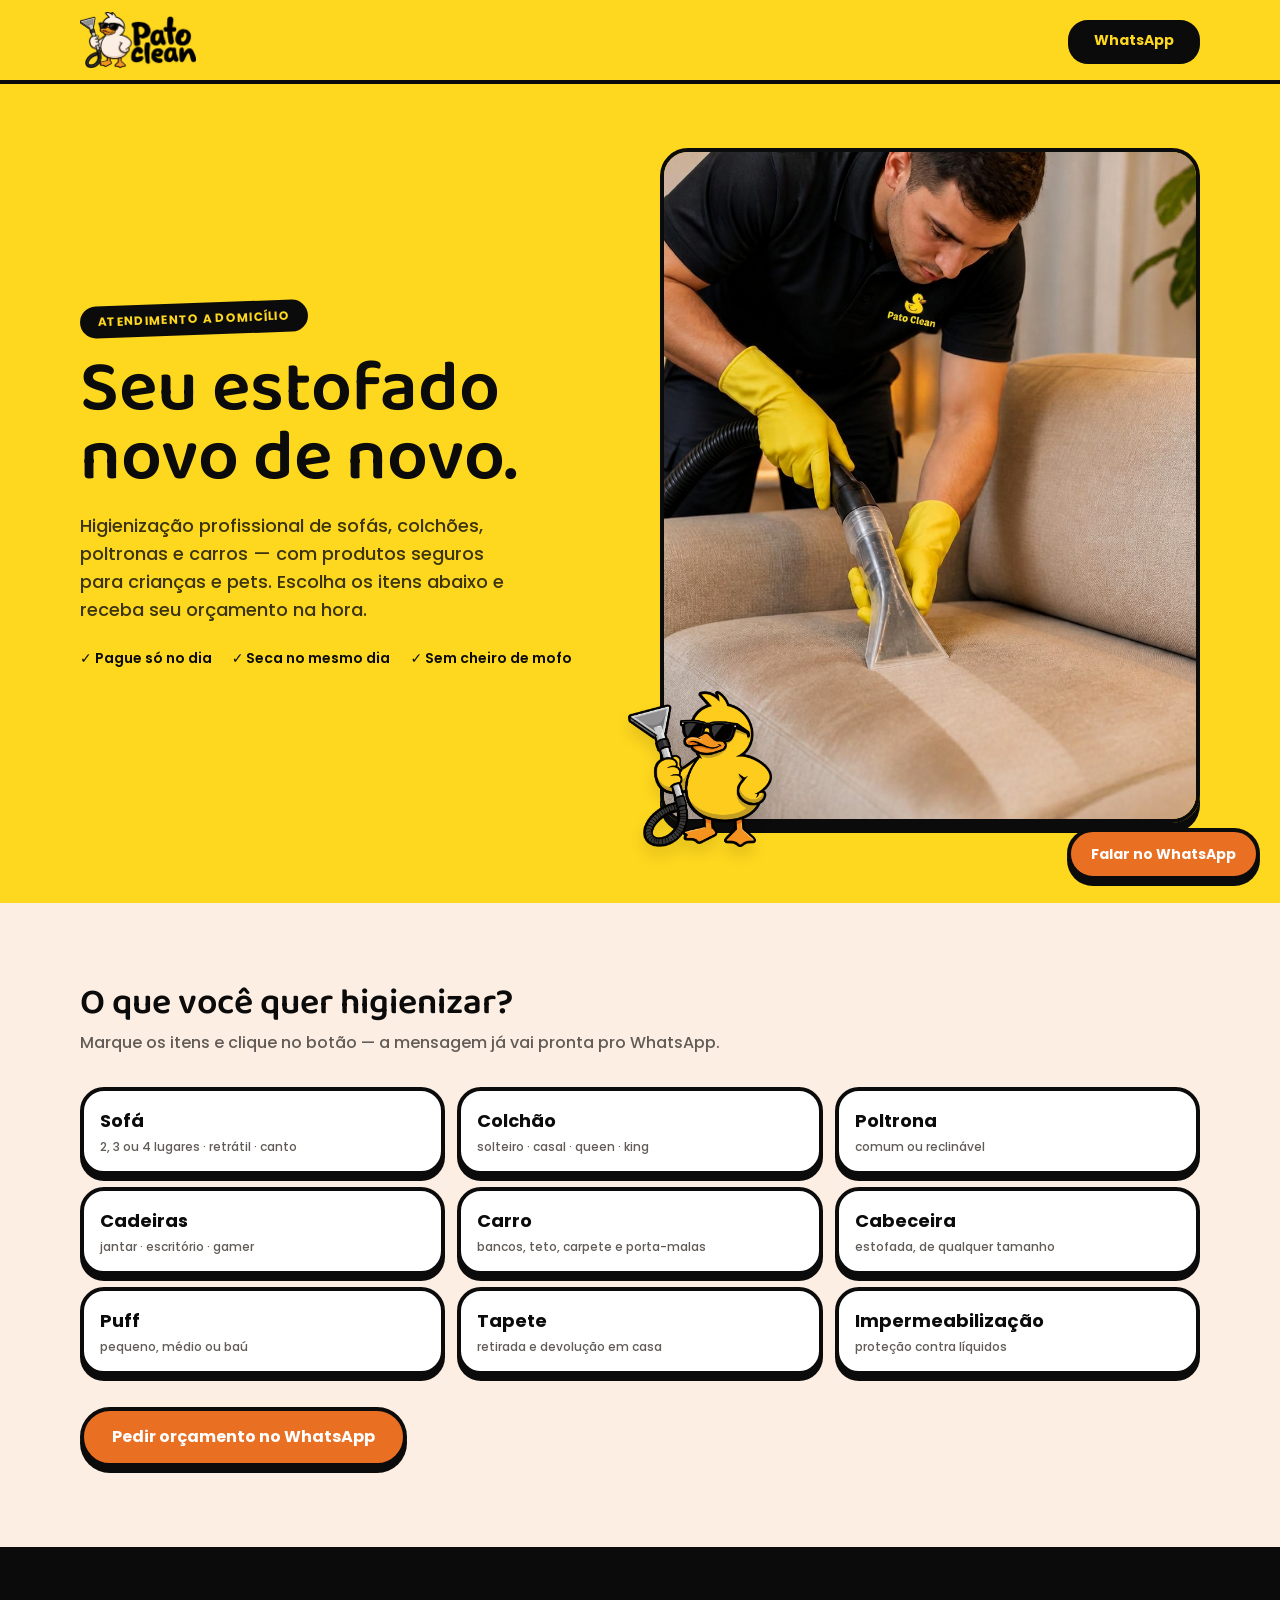
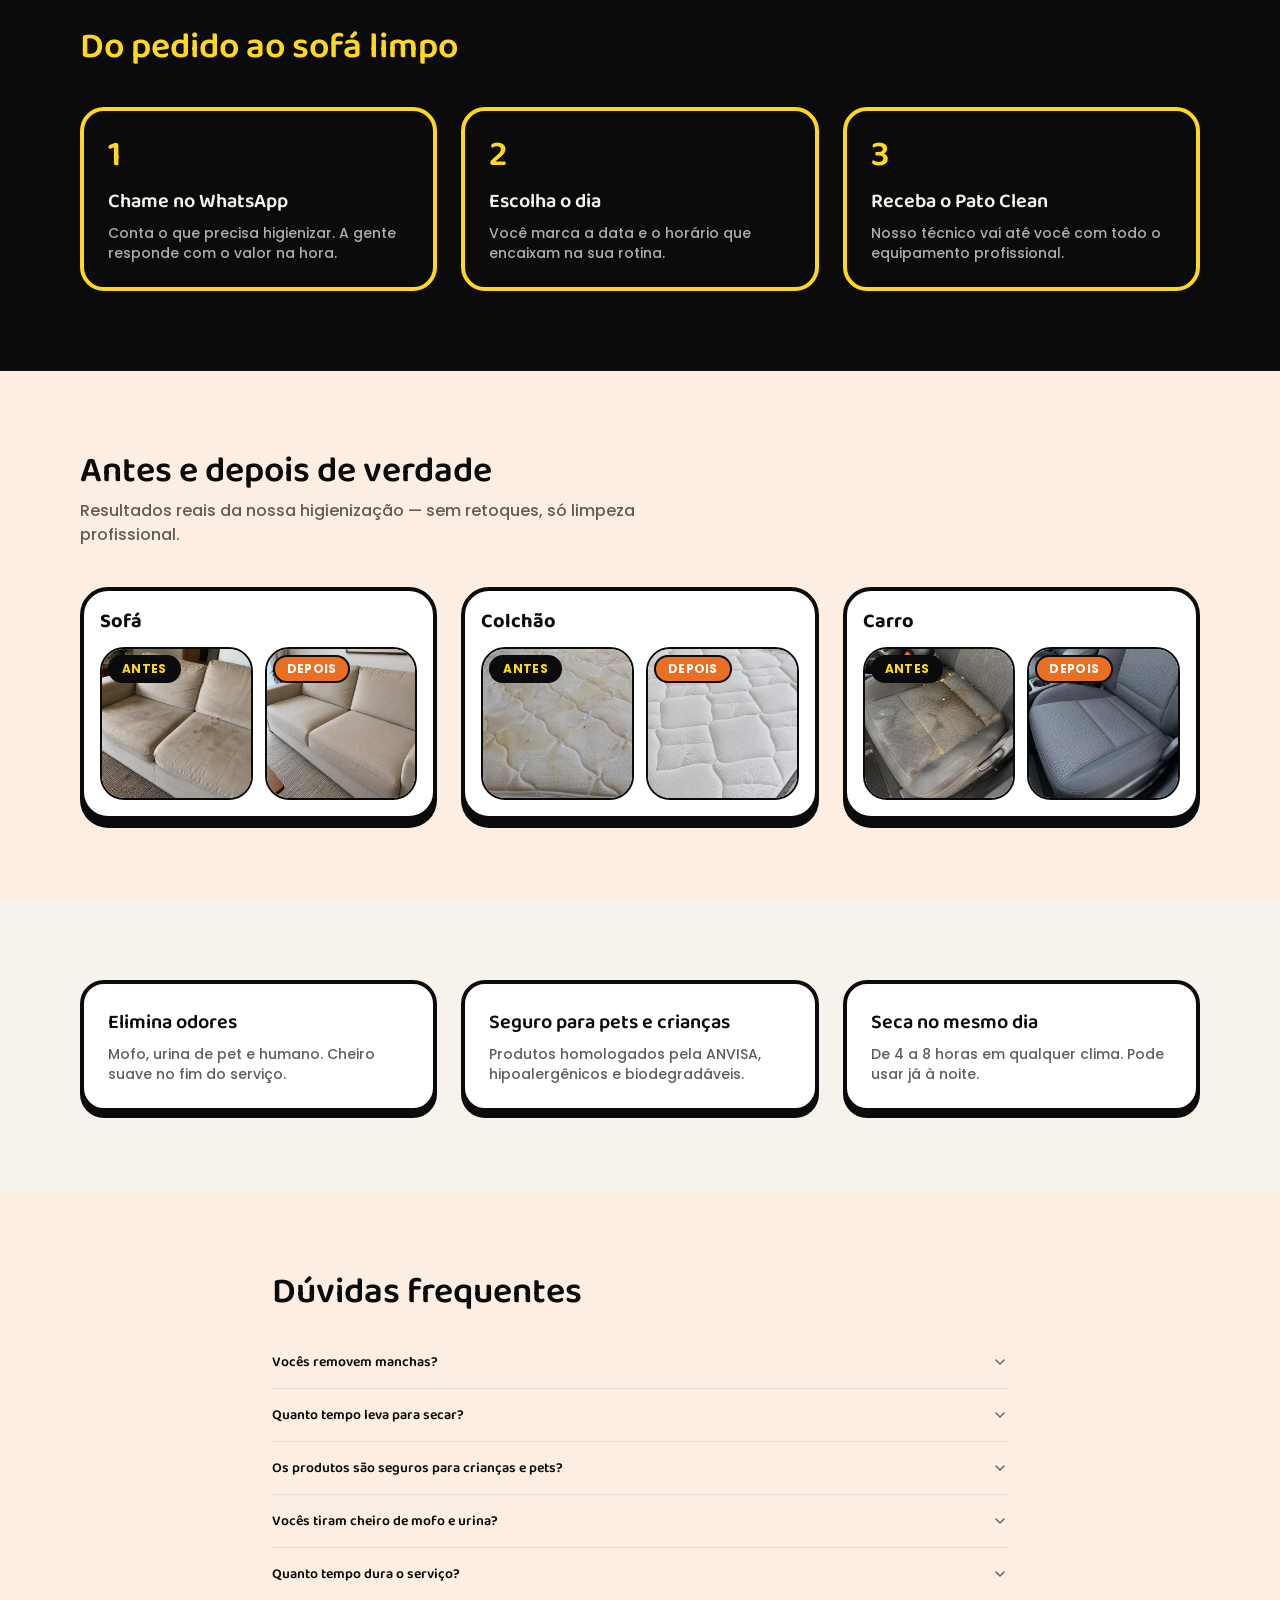
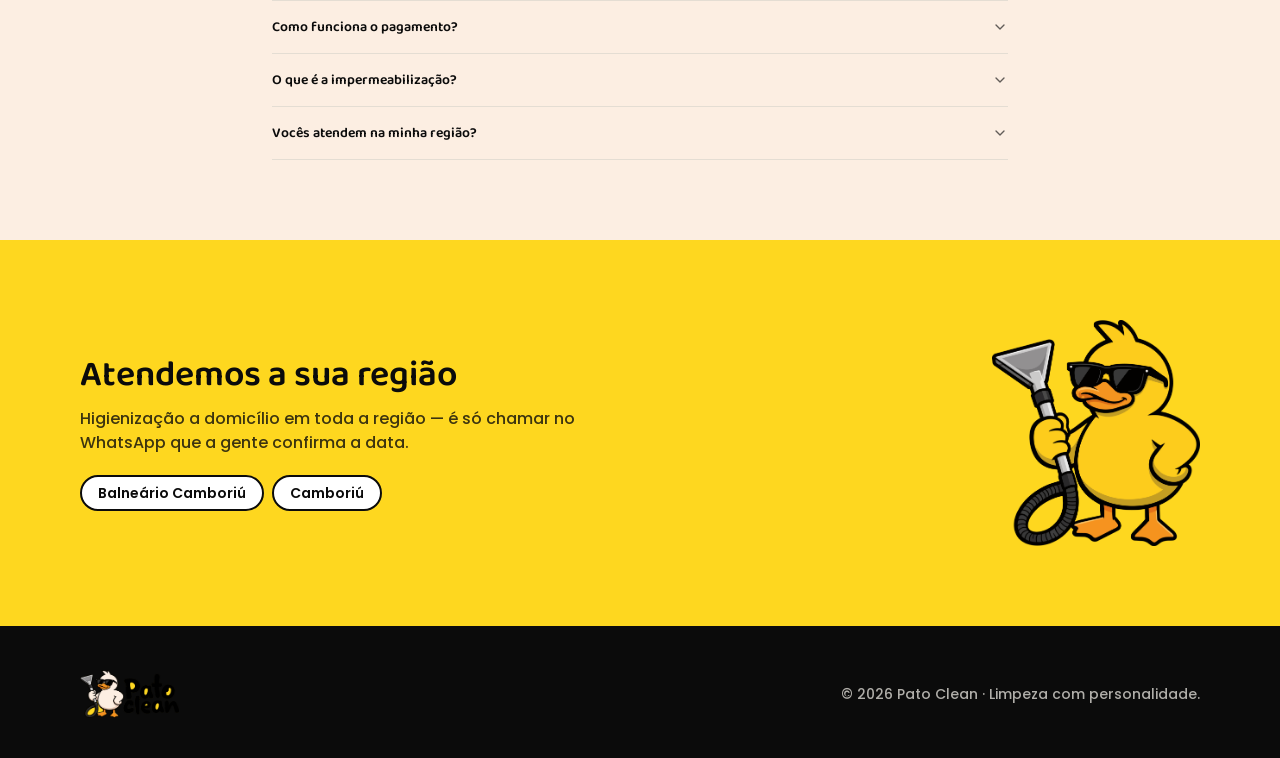
==== index.html @ e0858a49 "Add files via upload" ====
<!DOCTYPE html>
<html lang="en"><head><meta charset="utf-8"><meta name="viewport" content="width=device-width, initial-scale=1"><link rel="preload" as="image" href="/site-assets/6e965fe93423448b.png"><link rel="preload" as="image" href="/site-assets/e90ccccd4e494a26.jpg"><link rel="stylesheet" href="/assets/styles-BcpAY3Om.css" data-precedence="default"><script src="https://www.googletagmanager.com/gtag/js?id=AW-18436557438" async=""></script><title>Pato Clean — Higienização de estofados em Balneário Camboriú</title><meta name="description" content="Limpeza e higienização de estofados."><meta property="og:title" content="Pato Clean Estofados"><meta property="og:description" content="Limpeza e higienização de estofados."><meta property="og:type" content="website"><meta name="twitter:card" content="summary_large_image"><link rel="icon" href="/favicon.ico" type="image/x-icon"><script>window.dataLayer = window.dataLayer || [];function gtag(){dataLayer.push(arguments);}gtag('js', new Date());gtag('config', 'AW-18436557438');</script><script>function gtag_report_conversion(url){var callback=function(){if(typeof(url)!='undefined'){window.location=url;}};gtag('event','conversion',{'send_to':'AW-18436557438/QHtwCM_JnJ0dEP6UntdE','event_callback':callback});return false;}</script><meta name="twitter:title" content="Pato Clean Estofados"><meta name="twitter:description" content="Limpeza e higienização de estofados."><meta property="og:image" content="https://pub-bb2e103a32db4e198524a2e9ed8f35b4.r2.dev/lovp_0shanqym1e91wb8hpwyacq5keq/2201076e852876557d99d58a05abf65f_1792442254717.png"><meta name="twitter:image" content="https://pub-bb2e103a32db4e198524a2e9ed8f35b4.r2.dev/lovp_0shanqym1e91wb8hpwyacq5keq/2201076e852876557d99d58a05abf65f_1792442254717.png"><script src="/script.js" defer=""></script></head><body><!--$--><style>img, video { max-width: none; }

@layer properties {
  @supports (((-webkit-hyphens:none)) and (not (margin-trim:inline))) or ((-moz-orient:inline) and (not (color:rgb(from red r g b)))) {
  *, ::before, ::after, ::backdrop { --tw-translate-x: 0; --tw-translate-y: 0; --tw-translate-z: 0; --tw-rotate-x: initial; --tw-rotate-y: initial; --tw-rotate-z: initial; --tw-skew-x: initial; --tw-skew-y: initial; --tw-space-y-reverse: 0; --tw-space-x-reverse: 0; --tw-border-style: solid; --tw-leading: initial; --tw-font-weight: initial; --tw-tracking: initial; --tw-ordinal: initial; --tw-slashed-zero: initial; --tw-numeric-figure: initial; --tw-numeric-spacing: initial; --tw-numeric-fraction: initial; --tw-shadow: 0 0 #0000; --tw-shadow-color: initial; --tw-shadow-alpha: 100%; --tw-inset-shadow: 0 0 #0000; --tw-inset-shadow-color: initial; --tw-inset-shadow-alpha: 100%; --tw-ring-color: initial; --tw-ring-shadow: 0 0 #0000; --tw-inset-ring-color: initial; --tw-inset-ring-shadow: 0 0 #0000; --tw-ring-inset: initial; --tw-ring-offset-width: 0px; --tw-ring-offset-color: #fff; --tw-ring-offset-shadow: 0 0 #0000; --tw-outline-style: solid; --tw-blur: initial; --tw-brightness: initial; --tw-contrast: initial; --tw-grayscale: initial; --tw-hue-rotate: initial; --tw-invert: initial; --tw-opacity: initial; --tw-saturate: initial; --tw-sepia: initial; --tw-drop-shadow: initial; --tw-drop-shadow-color: initial; --tw-drop-shadow-alpha: 100%; --tw-drop-shadow-size: initial; --tw-duration: initial; --tw-ease: initial; --tw-content: ""; --tw-animation-delay: 0s; --tw-animation-direction: normal; --tw-animation-duration: initial; --tw-animation-fill-mode: none; --tw-animation-iteration-count: 1; --tw-enter-blur: 0; --tw-enter-opacity: 1; --tw-enter-rotate: 0; --tw-enter-scale: 1; --tw-enter-translate-x: 0; --tw-enter-translate-y: 0; --tw-exit-blur: 0; --tw-exit-opacity: 1; --tw-exit-rotate: 0; --tw-exit-scale: 1; --tw-exit-translate-x: 0; --tw-exit-translate-y: 0; }
}
}
@layer theme {
  :root, :host { --font-sans: var(--font-sans); --font-mono: ui-monospace, SFMono-Regular, Menlo, Monaco, Consolas, "Liberation Mono", "Courier New", monospace; --color-black: #000; --spacing: .25rem; --container-sm: 24rem; --container-md: 28rem; --container-lg: 32rem; --container-3xl: 48rem; --container-6xl: 72rem; --text-xs: .75rem; --text-xs--line-height: calc(1 / .75); --text-sm: .875rem; --text-sm--line-height: calc(1.25 / .875); --text-base: 1rem; --text-base--line-height: calc(1.5 / 1); --text-lg: 1.125rem; --text-lg--line-height: calc(1.75 / 1.125); --text-xl: 1.25rem; --text-xl--line-height: calc(1.75 / 1.25); --text-3xl: 1.875rem; --text-3xl--line-height: calc(2.25 / 1.875); --text-4xl: 2.25rem; --text-4xl--line-height: calc(2.5 / 2.25); --text-5xl: 3rem; --text-5xl--line-height: 1; --text-6xl: 3.75rem; --text-6xl--line-height: 1; --text-7xl: 4.5rem; --text-7xl--line-height: 1; --font-weight-normal: 400; --font-weight-medium: 500; --font-weight-semibold: 600; --font-weight-bold: 700; --tracking-tight: -.025em; --tracking-wide: .025em; --tracking-widest: .1em; --leading-relaxed: 1.625; --drop-shadow-xl: 0 9px 7px #0000001a; --ease-in-out: cubic-bezier(.4, 0, .2, 1); --animate-pulse: pulse 2s cubic-bezier(.4, 0, .6, 1) infinite; --aspect-video: 16 / 9; --default-transition-duration: .15s; --default-transition-timing-function: cubic-bezier(.4, 0, .2, 1); --default-font-family: var(--font-sans); --default-mono-font-family: var(--font-mono); --color-background: var(--background); --color-foreground: var(--foreground); --color-border: var(--border); --font-display: var(--font-display); }
}
@layer base {
  *, ::after, ::before, ::backdrop { box-sizing: border-box; border: 0px solid; margin: 0px; padding: 0px; }
  ::file-selector-button { box-sizing: border-box; border: 0px solid; margin: 0px; padding: 0px; }
  html, :host { text-size-adjust: 100%; tab-size: 4; line-height: 1.5; font-family: var(--default-font-family,-apple-system, BlinkMacSystemFont, "Segoe UI", Roboto, "Helvetica Neue", "Noto Sans", Arial, sans-serif, "Apple Color Emoji", "Segoe UI Emoji", "Segoe UI Symbol", "Noto Color Emoji"); font-feature-settings: var(--default-font-feature-settings,normal); font-variation-settings: var(--default-font-variation-settings,normal); -webkit-tap-highlight-color: transparent; }
  hr { height: 0px; color: inherit; border-top-width: 1px; }
  abbr:where([title]) { text-decoration: underline dotted; }
  h1, h2, h3, h4, h5, h6 { font-size: inherit; font-weight: inherit; }
  a { color: inherit; text-decoration: inherit; }
  b, strong { font-weight: bolder; }
  code, kbd, samp, pre { font-family: var(--default-mono-font-family,ui-monospace, SFMono-Regular, Menlo, Monaco, Consolas, "Liberation Mono", "Courier New", monospace); font-feature-settings: var(--default-mono-font-feature-settings,normal); font-variation-settings: var(--default-mono-font-variation-settings,normal); font-size: 1em; }
  small { font-size: 80%; }
  sub, sup { vertical-align: baseline; font-size: 75%; line-height: 0; position: relative; }
  sub { bottom: -0.25em; }
  sup { top: -0.5em; }
  table { text-indent: 0px; border-color: inherit; border-collapse: collapse; }
  progress { vertical-align: baseline; }
  summary { display: list-item; }
  ol, ul, menu { list-style: none; }
  img, svg, video, canvas, audio, iframe, embed, object { vertical-align: middle; display: block; }
  img, video { max-width: 100%; height: auto; }
  button, input, select, optgroup, textarea { font: inherit; letter-spacing: inherit; color: inherit; opacity: 1; background-color: rgba(0, 0, 0, 0); border-radius: 0px; }
  ::file-selector-button { font: inherit; letter-spacing: inherit; color: inherit; opacity: 1; background-color: rgba(0, 0, 0, 0); border-radius: 0px; }
  :where(select:is([multiple], [size])) optgroup { font-weight: bolder; }
  :where(select:is([multiple], [size])) optgroup option { padding-inline-start: 20px; }
  ::file-selector-button { margin-inline-end: 4px; }
  ::placeholder { opacity: 1; }
  @supports (not ((-webkit-appearance:-apple-pay-button))) or (contain-intrinsic-size:1px) {
  ::placeholder { color: currentcolor; }
  @supports (color:color-mix(in lab, red, red)) {
  ::placeholder { color: color-mix(currentcolor, transparent); }
}
}
  textarea { resize: vertical; }
  ::-webkit-search-decoration { appearance: none; }
  ::-webkit-date-and-time-value { min-height: 1lh; text-align: inherit; }
  ::-webkit-datetime-edit { display: inline-flex; }
  ::-webkit-datetime-edit-fields-wrapper { padding: 0px; }
  ::-webkit-datetime-edit { padding-block: 0px; }
  ::-webkit-datetime-edit-year-field { padding-block: 0px; }
  ::-webkit-datetime-edit-month-field { padding-block: 0px; }
  ::-webkit-datetime-edit-day-field { padding-block: 0px; }
  ::-webkit-datetime-edit-hour-field { padding-block: 0px; }
  ::-webkit-datetime-edit-minute-field { padding-block: 0px; }
  ::-webkit-datetime-edit-second-field { padding-block: 0px; }
  ::-webkit-datetime-edit-millisecond-field { padding-block: 0px; }
  ::-webkit-datetime-edit-meridiem-field { padding-block: 0px; }
  ::-webkit-calendar-picker-indicator { line-height: 1; }
  button, input:where([type="button"], [type="reset"], [type="submit"]) { appearance: button; }
  ::file-selector-button { appearance: button; }
  ::-webkit-inner-spin-button { height: auto; }
  ::-webkit-outer-spin-button { height: auto; }
  [hidden]:where(:not([hidden="until-found"])) { display: none !important; }
  * { border-color: var(--color-border); }
  body { background-color: var(--color-background); color: var(--color-foreground); font-family: var(--font-sans); }
  h1, h2, h3, .font-display { font-family: var(--font-display); }
}
@layer components;
@layer utilities {
  .pointer-events-none { pointer-events: none; }
  .invisible { visibility: hidden; }
  .sr-only { clip-path: inset(50%); white-space: nowrap; border-width: 0px; width: 1px; height: 1px; margin: -1px; padding: 0px; position: absolute; overflow: hidden; }
  .absolute { position: absolute; }
  .fixed { position: fixed; }
  .relative { position: relative; }
  .sticky { position: sticky; }
  .inset-0 { inset: 0px; }
  .inset-x-0 { inset-inline: 0px; }
  .inset-y-0 { inset-block: 0px; }
  .-top-12 { top: calc(var(--spacing) * -12); }
  .top-0 { top: 0px; }
  .top-1\.5 { top: calc(var(--spacing) * 1.5); }
  .top-1\/2 { top: 50%; }
  .top-3\.5 { top: calc(var(--spacing) * 3.5); }
  .top-4 { top: calc(var(--spacing) * 4); }
  .top-\[1px\] { top: 1px; }
  .top-\[50\%\] { top: 50%; }
  .top-\[60\%\] { top: 60%; }
  .top-full { top: 100%; }
  .-right-12 { right: calc(var(--spacing) * -12); }
  .right-0 { right: 0px; }
  .right-1 { right: var(--spacing); }
  .right-2 { right: calc(var(--spacing) * 2); }
  .right-3 { right: calc(var(--spacing) * 3); }
  .right-4 { right: calc(var(--spacing) * 4); }
  .right-5 { right: calc(var(--spacing) * 5); }
  .-bottom-6 { bottom: calc(var(--spacing) * -6); }
  .-bottom-12 { bottom: calc(var(--spacing) * -12); }
  .bottom-0 { bottom: 0px; }
  .bottom-5 { bottom: calc(var(--spacing) * 5); }
  .-left-8 { left: calc(var(--spacing) * -8); }
  .-left-12 { left: calc(var(--spacing) * -12); }
  .left-0 { left: 0px; }
  .left-1\/2 { left: 50%; }
  .left-2 { left: calc(var(--spacing) * 2); }
  .left-\[50\%\] { left: 50%; }
  .z-10 { z-index: 10; }
  .z-20 { z-index: 20; }
  .z-40 { z-index: 40; }
  .z-50 { z-index: 50; }
  .z-\[1\] { z-index: 1; }
  .-mx-1 { margin-inline: calc(var(--spacing) * -1); }
  .mx-2 { margin-inline: calc(var(--spacing) * 2); }
  .mx-3\.5 { margin-inline: calc(var(--spacing) * 3.5); }
  .mx-auto { margin-inline: auto; }
  .my-0\.5 { margin-block: calc(var(--spacing) * .5); }
  .my-1 { margin-block: var(--spacing); }
  .-mt-4 { margin-top: calc(var(--spacing) * -4); }
  .mt-1 { margin-top: var(--spacing); }
  .mt-1\.5 { margin-top: calc(var(--spacing) * 1.5); }
  .mt-2 { margin-top: calc(var(--spacing) * 2); }
  .mt-3 { margin-top: calc(var(--spacing) * 3); }
  .mt-4 { margin-top: calc(var(--spacing) * 4); }
  .mt-5 { margin-top: calc(var(--spacing) * 5); }
  .mt-6 { margin-top: calc(var(--spacing) * 6); }
  .mt-8 { margin-top: calc(var(--spacing) * 8); }
  .mt-10 { margin-top: calc(var(--spacing) * 10); }
  .mt-24 { margin-top: calc(var(--spacing) * 24); }
  .mt-auto { margin-top: auto; }
  .mr-2 { margin-right: calc(var(--spacing) * 2); }
  .mb-1 { margin-bottom: var(--spacing); }
  .-ml-4 { margin-left: calc(var(--spacing) * -4); }
  .ml-1 { margin-left: var(--spacing); }
  .ml-auto { margin-left: auto; }
  .block { display: block; }
  .flex { display: flex; }
  .grid { display: grid; }
  .hidden { display: none; }
  .inline-block { display: inline-block; }
  .inline-flex { display: inline-flex; }
  .table { display: table; }
  .aspect-\[4\/5\] { aspect-ratio: 4 / 5; }
  .aspect-square { aspect-ratio: 1 / 1; }
  .aspect-video { aspect-ratio: var(--aspect-video); }
  .size-\(--cell-size\) { width: var(--cell-size); height: var(--cell-size); }
  .size-4 { width: calc(var(--spacing) * 4); height: calc(var(--spacing) * 4); }
  .h-\(--cell-size\) { height: var(--cell-size); }
  .h-1\.5 { height: calc(var(--spacing) * 1.5); }
  .h-2 { height: calc(var(--spacing) * 2); }
  .h-2\.5 { height: calc(var(--spacing) * 2.5); }
  .h-3 { height: calc(var(--spacing) * 3); }
  .h-3\.5 { height: calc(var(--spacing) * 3.5); }
  .h-4 { height: calc(var(--spacing) * 4); }
  .h-5 { height: calc(var(--spacing) * 5); }
  .h-7 { height: calc(var(--spacing) * 7); }
  .h-8 { height: calc(var(--spacing) * 8); }
  .h-9 { height: calc(var(--spacing) * 9); }
  .h-10 { height: calc(var(--spacing) * 10); }
  .h-11 { height: calc(var(--spacing) * 11); }
  .h-12 { height: calc(var(--spacing) * 12); }
  .h-\[1px\] { height: 1px; }
  .h-\[var\(--radix-navigation-menu-viewport-height\)\] { height: var(--radix-navigation-menu-viewport-height); }
  .h-\[var\(--radix-select-trigger-height\)\] { height: var(--radix-select-trigger-height); }
  .h-auto { height: auto; }
  .h-full { height: 100%; }
  .h-px { height: 1px; }
  .h-svh { height: 100svh; }
  .max-h-\(--radix-context-menu-content-available-height\) { max-height: var(--radix-context-menu-content-available-height); }
  .max-h-\(--radix-select-content-available-height\) { max-height: var(--radix-select-content-available-height); }
  .max-h-\[300px\] { max-height: 300px; }
  .max-h-\[var\(--radix-dropdown-menu-content-available-height\)\] { max-height: var(--radix-dropdown-menu-content-available-height); }
  .min-h-0 { min-height: 0px; }
  .min-h-\[60px\] { min-height: 60px; }
  .min-h-screen { min-height: 100vh; }
  .min-h-svh { min-height: 100svh; }
  .w-\(--cell-size\) { width: var(--cell-size); }
  .w-\(--sidebar-width\) { width: var(--sidebar-width); }
  .w-0 { width: 0px; }
  .w-1 { width: var(--spacing); }
  .w-2 { width: calc(var(--spacing) * 2); }
  .w-2\.5 { width: calc(var(--spacing) * 2.5); }
  .w-3 { width: calc(var(--spacing) * 3); }
  .w-3\.5 { width: calc(var(--spacing) * 3.5); }
  .w-3\/4 { width: 75%; }
  .w-4 { width: calc(var(--spacing) * 4); }
  .w-5 { width: calc(var(--spacing) * 5); }
  .w-7 { width: calc(var(--spacing) * 7); }
  .w-8 { width: calc(var(--spacing) * 8); }
  .w-9 { width: calc(var(--spacing) * 9); }
  .w-10 { width: calc(var(--spacing) * 10); }
  .w-28 { width: calc(var(--spacing) * 28); }
  .w-40 { width: calc(var(--spacing) * 40); }
  .w-64 { width: calc(var(--spacing) * 64); }
  .w-72 { width: calc(var(--spacing) * 72); }
  .w-\[1px\] { width: 1px; }
  .w-\[100px\] { width: 100px; }
  .w-auto { width: auto; }
  .w-fit { width: fit-content; }
  .w-full { width: 100%; }
  .w-max { width: max-content; }
  .w-px { width: 1px; }
  .max-w-\(--skeleton-width\) { max-width: var(--skeleton-width); }
  .max-w-3xl { max-width: var(--container-3xl); }
  .max-w-6xl { max-width: var(--container-6xl); }
  .max-w-lg { max-width: var(--container-lg); }
  .max-w-max { max-width: max-content; }
  .max-w-md { max-width: var(--container-md); }
  .min-w-\(--cell-size\) { min-width: var(--cell-size); }
  .min-w-0 { min-width: 0px; }
  .min-w-5 { min-width: calc(var(--spacing) * 5); }
  .min-w-8 { min-width: calc(var(--spacing) * 8); }
  .min-w-9 { min-width: calc(var(--spacing) * 9); }
  .min-w-10 { min-width: calc(var(--spacing) * 10); }
  .min-w-\[8rem\] { min-width: 8rem; }
  .min-w-\[12rem\] { min-width: 12rem; }
  .min-w-\[var\(--radix-select-trigger-width\)\] { min-width: var(--radix-select-trigger-width); }
  .flex-1 { flex: 1 1 0%; }
  .shrink-0 { flex-shrink: 0; }
  .grow { flex-grow: 1; }
  .grow-0 { flex-grow: 0; }
  .basis-full { flex-basis: 100%; }
  .caption-bottom { caption-side: bottom; }
  .border-collapse { border-collapse: collapse; }
  .origin-\(--radix-context-menu-content-transform-origin\) { transform-origin: var(--radix-context-menu-content-transform-origin); }
  .origin-\(--radix-dropdown-menu-content-transform-origin\) { transform-origin: var(--radix-dropdown-menu-content-transform-origin); }
  .origin-\(--radix-hover-card-content-transform-origin\) { transform-origin: var(--radix-hover-card-content-transform-origin); }
  .origin-\(--radix-menubar-content-transform-origin\) { transform-origin: var(--radix-menubar-content-transform-origin); }
  .origin-\(--radix-popover-content-transform-origin\) { transform-origin: var(--radix-popover-content-transform-origin); }
  .origin-\(--radix-select-content-transform-origin\) { transform-origin: var(--radix-select-content-transform-origin); }
  .origin-\(--radix-tooltip-content-transform-origin\) { transform-origin: var(--radix-tooltip-content-transform-origin); }
  .-translate-x-1\/2 { --tw-translate-x: calc(calc(1 / 2 * 100%) * -1); translate: var(--tw-translate-x) var(--tw-translate-y); }
  .-translate-x-px { --tw-translate-x: -1px; translate: var(--tw-translate-x) var(--tw-translate-y); }
  .translate-x-\[-50\%\] { --tw-translate-x: -50%; translate: var(--tw-translate-x) var(--tw-translate-y); }
  .translate-x-px { --tw-translate-x: 1px; translate: var(--tw-translate-x) var(--tw-translate-y); }
  .-translate-y-1\/2 { --tw-translate-y: calc(calc(1 / 2 * 100%) * -1); translate: var(--tw-translate-x) var(--tw-translate-y); }
  .translate-y-\[-50\%\] { --tw-translate-y: -50%; translate: var(--tw-translate-x) var(--tw-translate-y); }
  .-rotate-2 { rotate: -2deg; }
  .rotate-45 { rotate: 45deg; }
  .rotate-90 { rotate: 90deg; }
  .transform { transform: var(--tw-rotate-x,) var(--tw-rotate-y,) var(--tw-rotate-z,) var(--tw-skew-x,) var(--tw-skew-y,); }
  .animate-caret-blink { animation: 1.25s ease-out 0s infinite normal none running caret-blink; }
  .animate-in { animation: enter var(--tw-animation-duration,var(--tw-duration,.15s))var(--tw-ease,ease)var(--tw-animation-delay,0s)var(--tw-animation-iteration-count,1)var(--tw-animation-direction,normal)var(--tw-animation-fill-mode,none); }
  .animate-pulse { animation: var(--animate-pulse); }
  .cursor-default { cursor: default; }
  .cursor-pointer { cursor: pointer; }
  .touch-none { touch-action: none; }
  .list-none { list-style-type: none; }
  .grid-cols-2 { grid-template-columns: repeat(2, minmax(0px, 1fr)); }
  .flex-col { flex-direction: column; }
  .flex-col-reverse { flex-direction: column-reverse; }
  .flex-row { flex-direction: row; }
  .flex-wrap { flex-wrap: wrap; }
  .place-content-center { place-content: center; }
  .items-center { align-items: center; }
  .items-end { align-items: flex-end; }
  .items-start { align-items: flex-start; }
  .items-stretch { align-items: stretch; }
  .justify-between { justify-content: space-between; }
  .justify-center { justify-content: center; }
  .gap-1 { gap: var(--spacing); }
  .gap-1\.5 { gap: calc(var(--spacing) * 1.5); }
  .gap-2 { gap: calc(var(--spacing) * 2); }
  .gap-3 { gap: calc(var(--spacing) * 3); }
  .gap-4 { gap: calc(var(--spacing) * 4); }
  .gap-6 { gap: calc(var(--spacing) * 6); }
  .gap-8 { gap: calc(var(--spacing) * 8); }
  .gap-10 { gap: calc(var(--spacing) * 10); }
  :where(.space-y-1\.5 > :not(:last-child)) { --tw-space-y-reverse: 0; margin-block-start: calc(calc(var(--spacing) * 1.5) * var(--tw-space-y-reverse)); margin-block-end: calc(calc(var(--spacing) * 1.5) * calc(1 - var(--tw-space-y-reverse))); }
  :where(.space-y-2 > :not(:last-child)) { --tw-space-y-reverse: 0; margin-block-start: calc(calc(var(--spacing) * 2) * var(--tw-space-y-reverse)); margin-block-end: calc(calc(var(--spacing) * 2) * calc(1 - var(--tw-space-y-reverse))); }
  .gap-x-5 { column-gap: calc(var(--spacing) * 5); }
  :where(.space-x-1 > :not(:last-child)) { --tw-space-x-reverse: 0; margin-inline-start: calc(var(--spacing) * var(--tw-space-x-reverse)); margin-inline-end: calc(var(--spacing) * calc(1 - var(--tw-space-x-reverse))); }
  .gap-y-2 { row-gap: calc(var(--spacing) * 2); }
  .overflow-auto { overflow: auto; }
  .overflow-hidden { overflow: hidden; }
  .overflow-x-hidden { overflow-x: hidden; }
  .overflow-y-auto { overflow-y: auto; }
  .rounded-2xl { border-radius: calc(var(--radius) + 8px); }
  .rounded-3xl { border-radius: calc(var(--radius) + 12px); }
  .rounded-\[2px\] { border-radius: 2px; }
  .rounded-\[inherit\] { border-radius: inherit; }
  .rounded-full { border-radius: 2.14748e+09px; }
  .rounded-lg { border-radius: var(--radius); }
  .rounded-md { border-radius: calc(var(--radius) - 2px); }
  .rounded-none { border-radius: 0px; }
  .rounded-sm { border-radius: calc(var(--radius) - 4px); }
  .rounded-xl { border-radius: calc(var(--radius) + 4px); }
  .rounded-t-\[10px\] { border-top-left-radius: 10px; border-top-right-radius: 10px; }
  .rounded-l-md { border-top-left-radius: calc(var(--radius) - 2px); border-bottom-left-radius: calc(var(--radius) - 2px); }
  .rounded-tl-sm { border-top-left-radius: calc(var(--radius) - 4px); }
  .rounded-r-md { border-top-right-radius: calc(var(--radius) - 2px); border-bottom-right-radius: calc(var(--radius) - 2px); }
  .border { border-style: var(--tw-border-style); border-width: 1px; }
  .border-2 { border-style: var(--tw-border-style); border-width: 2px; }
  .border-4 { border-style: var(--tw-border-style); border-width: 4px; }
  .border-\[1\.5px\] { border-style: var(--tw-border-style); border-width: 1.5px; }
  .border-y { border-block-style: var(--tw-border-style); border-block-width: 1px; }
  .border-t { border-top-style: var(--tw-border-style); border-top-width: 1px; }
  .border-t-4 { border-top-style: var(--tw-border-style); border-top-width: 4px; }
  .border-r { border-right-style: var(--tw-border-style); border-right-width: 1px; }
  .border-b { border-bottom-style: var(--tw-border-style); border-bottom-width: 1px; }
  .border-b-4 { border-bottom-style: var(--tw-border-style); border-bottom-width: 4px; }
  .border-l { border-left-style: var(--tw-border-style); border-left-width: 1px; }
  .border-dashed { --tw-border-style: dashed; border-style: dashed; }
  .border-\(--color-border\) { border-color: var(--color-border); }
  .border-border\/50 { border-color: var(--border); }
  @supports (color:color-mix(in lab, red, red)) {
  .border-border\/50 { border-color: color-mix(in oklab, var(--border) 50%, transparent); }
}
  .border-destructive\/50 { border-color: var(--destructive); }
  @supports (color:color-mix(in lab, red, red)) {
  .border-destructive\/50 { border-color: color-mix(in oklab, var(--destructive) 50%, transparent); }
}
  .border-ink { border-color: var(--ink); }
  .border-input { border-color: var(--input); }
  .border-primary, .border-primary\/50 { border-color: var(--primary); }
  @supports (color:color-mix(in lab, red, red)) {
  .border-primary\/50 { border-color: color-mix(in oklab, var(--primary) 50%, transparent); }
}
  .border-sidebar-border { border-color: var(--sidebar-border); }
  .border-transparent { border-color: rgba(0, 0, 0, 0); }
  .border-t-transparent { border-top-color: rgba(0, 0, 0, 0); }
  .border-l-transparent { border-left-color: rgba(0, 0, 0, 0); }
  .bg-\(--color-bg\) { background-color: var(--color-bg); }
  .bg-accent { background-color: var(--accent); }
  .bg-background { background-color: var(--background); }
  .bg-black\/80 { background-color: rgba(0, 0, 0, 0.8); }
  @supports (color:color-mix(in lab, red, red)) {
  .bg-black\/80 { background-color: color-mix(in oklab, var(--color-black) 80%, transparent); }
}
  .bg-border { background-color: var(--border); }
  .bg-card { background-color: var(--card); }
  .bg-cream { background-color: var(--cream); }
  .bg-destructive { background-color: var(--destructive); }
  .bg-foreground { background-color: var(--foreground); }
  .bg-ink { background-color: var(--ink); }
  .bg-muted, .bg-muted\/50 { background-color: var(--muted); }
  @supports (color:color-mix(in lab, red, red)) {
  .bg-muted\/50 { background-color: color-mix(in oklab, var(--muted) 50%, transparent); }
}
  .bg-popover { background-color: var(--popover); }
  .bg-primary, .bg-primary\/10 { background-color: var(--primary); }
  @supports (color:color-mix(in lab, red, red)) {
  .bg-primary\/10 { background-color: color-mix(in oklab, var(--primary) 10%, transparent); }
}
  .bg-primary\/20 { background-color: var(--primary); }
  @supports (color:color-mix(in lab, red, red)) {
  .bg-primary\/20 { background-color: color-mix(in oklab, var(--primary) 20%, transparent); }
}
  .bg-secondary { background-color: var(--secondary); }
  .bg-sidebar { background-color: var(--sidebar); }
  .bg-sidebar-border { background-color: var(--sidebar-border); }
  .bg-transparent { background-color: rgba(0, 0, 0, 0); }
  .fill-current { fill: currentcolor; }
  .fill-primary { fill: var(--primary); }
  .object-cover { object-fit: cover; }
  .p-0 { padding: 0px; }
  .p-1 { padding: var(--spacing); }
  .p-2 { padding: calc(var(--spacing) * 2); }
  .p-3 { padding: calc(var(--spacing) * 3); }
  .p-4 { padding: calc(var(--spacing) * 4); }
  .p-6 { padding: calc(var(--spacing) * 6); }
  .p-\[1px\] { padding: 1px; }
  .px-\(--cell-size\) { padding-inline: var(--cell-size); }
  .px-1 { padding-inline: var(--spacing); }
  .px-1\.5 { padding-inline: calc(var(--spacing) * 1.5); }
  .px-2 { padding-inline: calc(var(--spacing) * 2); }
  .px-2\.5 { padding-inline: calc(var(--spacing) * 2.5); }
  .px-3 { padding-inline: calc(var(--spacing) * 3); }
  .px-4 { padding-inline: calc(var(--spacing) * 4); }
  .px-5 { padding-inline: calc(var(--spacing) * 5); }
  .px-7 { padding-inline: calc(var(--spacing) * 7); }
  .px-8 { padding-inline: calc(var(--spacing) * 8); }
  .py-0\.5 { padding-block: calc(var(--spacing) * .5); }
  .py-1 { padding-block: var(--spacing); }
  .py-1\.5 { padding-block: calc(var(--spacing) * 1.5); }
  .py-2 { padding-block: calc(var(--spacing) * 2); }
  .py-3 { padding-block: calc(var(--spacing) * 3); }
  .py-3\.5 { padding-block: calc(var(--spacing) * 3.5); }
  .py-4 { padding-block: calc(var(--spacing) * 4); }
  .py-6 { padding-block: calc(var(--spacing) * 6); }
  .py-10 { padding-block: calc(var(--spacing) * 10); }
  .py-14 { padding-block: calc(var(--spacing) * 14); }
  .pt-0 { padding-top: 0px; }
  .pt-3 { padding-top: calc(var(--spacing) * 3); }
  .pt-4 { padding-top: calc(var(--spacing) * 4); }
  .pt-10 { padding-top: calc(var(--spacing) * 10); }
  .pr-1 { padding-right: var(--spacing); }
  .pr-2 { padding-right: calc(var(--spacing) * 2); }
  .pr-2\.5 { padding-right: calc(var(--spacing) * 2.5); }
  .pr-8 { padding-right: calc(var(--spacing) * 8); }
  .pb-3 { padding-bottom: calc(var(--spacing) * 3); }
  .pb-4 { padding-bottom: calc(var(--spacing) * 4); }
  .pb-14 { padding-bottom: calc(var(--spacing) * 14); }
  .pl-2 { padding-left: calc(var(--spacing) * 2); }
  .pl-2\.5 { padding-left: calc(var(--spacing) * 2.5); }
  .pl-4 { padding-left: calc(var(--spacing) * 4); }
  .pl-8 { padding-left: calc(var(--spacing) * 8); }
  .text-center { text-align: center; }
  .text-left { text-align: left; }
  .align-middle { vertical-align: middle; }
  .font-display { font-family: var(--font-display); }
  .font-mono { font-family: var(--font-mono); }
  .text-3xl { font-size: var(--text-3xl); line-height: var(--tw-leading,var(--text-3xl--line-height)); }
  .text-4xl { font-size: var(--text-4xl); line-height: var(--tw-leading,var(--text-4xl--line-height)); }
  .text-5xl { font-size: var(--text-5xl); line-height: var(--tw-leading,var(--text-5xl--line-height)); }
  .text-7xl { font-size: var(--text-7xl); line-height: var(--tw-leading,var(--text-7xl--line-height)); }
  .text-base { font-size: var(--text-base); line-height: var(--tw-leading,var(--text-base--line-height)); }
  .text-lg { font-size: var(--text-lg); line-height: var(--tw-leading,var(--text-lg--line-height)); }
  .text-sm { font-size: var(--text-sm); line-height: var(--tw-leading,var(--text-sm--line-height)); }
  .text-xl { font-size: var(--text-xl); line-height: var(--tw-leading,var(--text-xl--line-height)); }
  .text-xs { font-size: var(--text-xs); line-height: var(--tw-leading,var(--text-xs--line-height)); }
  .text-\[0\.8rem\] { font-size: 0.8rem; }
  .leading-\[0\.95\] { --tw-leading: .95; line-height: 0.95; }
  .leading-none { --tw-leading: 1; line-height: 1; }
  .font-bold { --tw-font-weight: var(--font-weight-bold); font-weight: var(--font-weight-bold); }
  .font-medium { --tw-font-weight: var(--font-weight-medium); font-weight: var(--font-weight-medium); }
  .font-normal { --tw-font-weight: var(--font-weight-normal); font-weight: var(--font-weight-normal); }
  .font-semibold { --tw-font-weight: var(--font-weight-semibold); font-weight: var(--font-weight-semibold); }
  .tracking-tight { --tw-tracking: var(--tracking-tight); letter-spacing: var(--tracking-tight); }
  .tracking-wide { --tw-tracking: var(--tracking-wide); letter-spacing: var(--tracking-wide); }
  .tracking-widest { --tw-tracking: var(--tracking-widest); letter-spacing: var(--tracking-widest); }
  .break-words { overflow-wrap: break-word; }
  .whitespace-nowrap { white-space: nowrap; }
  .text-accent-foreground { color: var(--accent-foreground); }
  .text-card-foreground { color: var(--card-foreground); }
  .text-current { color: currentcolor; }
  .text-destructive { color: var(--destructive); }
  .text-destructive-foreground { color: var(--destructive-foreground); }
  .text-foreground { color: var(--foreground); }
  .text-ink { color: var(--ink); }
  .text-ink-foreground, .text-ink-foreground\/70 { color: var(--ink-foreground); }
  @supports (color:color-mix(in lab, red, red)) {
  .text-ink-foreground\/70 { color: color-mix(in oklab, var(--ink-foreground) 70%, transparent); }
}
  .text-ink\/80 { color: var(--ink); }
  @supports (color:color-mix(in lab, red, red)) {
  .text-ink\/80 { color: color-mix(in oklab, var(--ink) 80%, transparent); }
}
  .text-muted-foreground { color: var(--muted-foreground); }
  .text-popover-foreground { color: var(--popover-foreground); }
  .text-primary { color: var(--primary); }
  .text-primary-foreground { color: var(--primary-foreground); }
  .text-secondary-foreground { color: var(--secondary-foreground); }
  .text-sidebar-foreground, .text-sidebar-foreground\/70 { color: var(--sidebar-foreground); }
  @supports (color:color-mix(in lab, red, red)) {
  .text-sidebar-foreground\/70 { color: color-mix(in oklab, var(--sidebar-foreground) 70%, transparent); }
}
  .uppercase { text-transform: uppercase; }
  .tabular-nums { --tw-numeric-spacing: tabular-nums; font-variant-numeric: var(--tw-ordinal,) var(--tw-slashed-zero,) var(--tw-numeric-figure,) var(--tw-numeric-spacing,) var(--tw-numeric-fraction,); }
  .underline-offset-4 { text-underline-offset: 4px; }
  .opacity-0 { opacity: 0; }
  .opacity-50 { opacity: 0.5; }
  .opacity-60 { opacity: 0.6; }
  .opacity-70 { opacity: 0.7; }
  .shadow { --tw-shadow: 0 1px 3px 0 var(--tw-shadow-color,#0000001a), 0 1px 2px -1px var(--tw-shadow-color,#0000001a); box-shadow: var(--tw-inset-shadow), var(--tw-inset-ring-shadow), var(--tw-ring-offset-shadow), var(--tw-ring-shadow), var(--tw-shadow); }
  .shadow-\[0_0_0_1px_var\(--sidebar-border\)\] { --tw-shadow: 0 0 0 1px var(--tw-shadow-color,var(--sidebar-border)); box-shadow: var(--tw-inset-shadow), var(--tw-inset-ring-shadow), var(--tw-ring-offset-shadow), var(--tw-ring-shadow), var(--tw-shadow); }
  .shadow-\[0_4px_0_0_var\(--ink\)\] { --tw-shadow: 0 4px 0 0 var(--tw-shadow-color,var(--ink)); box-shadow: var(--tw-inset-shadow), var(--tw-inset-ring-shadow), var(--tw-ring-offset-shadow), var(--tw-ring-shadow), var(--tw-shadow); }
  .shadow-\[0_6px_0_0_var\(--ink\)\] { --tw-shadow: 0 6px 0 0 var(--tw-shadow-color,var(--ink)); box-shadow: var(--tw-inset-shadow), var(--tw-inset-ring-shadow), var(--tw-ring-offset-shadow), var(--tw-ring-shadow), var(--tw-shadow); }
  .shadow-\[0_10px_0_0_var\(--ink\)\] { --tw-shadow: 0 10px 0 0 var(--tw-shadow-color,var(--ink)); box-shadow: var(--tw-inset-shadow), var(--tw-inset-ring-shadow), var(--tw-ring-offset-shadow), var(--tw-ring-shadow), var(--tw-shadow); }
  .shadow-lg { --tw-shadow: 0 10px 15px -3px var(--tw-shadow-color,#0000001a), 0 4px 6px -4px var(--tw-shadow-color,#0000001a); box-shadow: var(--tw-inset-shadow), var(--tw-inset-ring-shadow), var(--tw-ring-offset-shadow), var(--tw-ring-shadow), var(--tw-shadow); }
  .shadow-md { --tw-shadow: 0 4px 6px -1px var(--tw-shadow-color,#0000001a), 0 2px 4px -2px var(--tw-shadow-color,#0000001a); box-shadow: var(--tw-inset-shadow), var(--tw-inset-ring-shadow), var(--tw-ring-offset-shadow), var(--tw-ring-shadow), var(--tw-shadow); }
  .shadow-none { --tw-shadow: 0 0 #0000; box-shadow: var(--tw-inset-shadow), var(--tw-inset-ring-shadow), var(--tw-ring-offset-shadow), var(--tw-ring-shadow), var(--tw-shadow); }
  .shadow-sm { --tw-shadow: 0 1px 3px 0 var(--tw-shadow-color,#0000001a), 0 1px 2px -1px var(--tw-shadow-color,#0000001a); box-shadow: var(--tw-inset-shadow), var(--tw-inset-ring-shadow), var(--tw-ring-offset-shadow), var(--tw-ring-shadow), var(--tw-shadow); }
  .shadow-xl { --tw-shadow: 0 20px 25px -5px var(--tw-shadow-color,#0000001a), 0 8px 10px -6px var(--tw-shadow-color,#0000001a); box-shadow: var(--tw-inset-shadow), var(--tw-inset-ring-shadow), var(--tw-ring-offset-shadow), var(--tw-ring-shadow), var(--tw-shadow); }
  .shadow-xs { --tw-shadow: 0 1px 2px 0 var(--tw-shadow-color,#0000000d); box-shadow: var(--tw-inset-shadow), var(--tw-inset-ring-shadow), var(--tw-ring-offset-shadow), var(--tw-ring-shadow), var(--tw-shadow); }
  .ring-0 { --tw-ring-shadow: var(--tw-ring-inset,) 0 0 0 calc(0px + var(--tw-ring-offset-width)) var(--tw-ring-color,currentcolor); box-shadow: var(--tw-inset-shadow), var(--tw-inset-ring-shadow), var(--tw-ring-offset-shadow), var(--tw-ring-shadow), var(--tw-shadow); }
  .ring-1 { --tw-ring-shadow: var(--tw-ring-inset,) 0 0 0 calc(1px + var(--tw-ring-offset-width)) var(--tw-ring-color,currentcolor); box-shadow: var(--tw-inset-shadow), var(--tw-inset-ring-shadow), var(--tw-ring-offset-shadow), var(--tw-ring-shadow), var(--tw-shadow); }
  .ring-ring { --tw-ring-color: var(--ring); }
  .ring-sidebar-ring { --tw-ring-color: var(--sidebar-ring); }
  .ring-offset-background { --tw-ring-offset-color: var(--background); }
  .outline { outline-style: var(--tw-outline-style); outline-width: 1px; }
  .drop-shadow-xl { --tw-drop-shadow-size: drop-shadow(0 9px 7px var(--tw-drop-shadow-color,#0000001a)); --tw-drop-shadow: drop-shadow(var(--drop-shadow-xl)); filter: var(--tw-blur,) var(--tw-brightness,) var(--tw-contrast,) var(--tw-grayscale,) var(--tw-hue-rotate,) var(--tw-invert,) var(--tw-saturate,) var(--tw-sepia,) var(--tw-drop-shadow,); }
  .filter { filter: var(--tw-blur,) var(--tw-brightness,) var(--tw-contrast,) var(--tw-grayscale,) var(--tw-hue-rotate,) var(--tw-invert,) var(--tw-saturate,) var(--tw-sepia,) var(--tw-drop-shadow,); }
  .transition { transition-property: color, background-color, border-color, outline-color, text-decoration-color, fill, stroke, --tw-gradient-from, --tw-gradient-via, --tw-gradient-to, opacity, box-shadow, transform, translate, scale, rotate, filter, -webkit-backdrop-filter, backdrop-filter, display, content-visibility, overlay, pointer-events; transition-timing-function: var(--tw-ease,var(--default-transition-timing-function)); transition-duration: var(--tw-duration,var(--default-transition-duration)); }
  .transition-\[left\,right\,width\] { transition-property: left, right, width; transition-timing-function: var(--tw-ease,var(--default-transition-timing-function)); transition-duration: var(--tw-duration,var(--default-transition-duration)); }
  .transition-\[margin\,opacity\] { transition-property: margin, opacity; transition-timing-function: var(--tw-ease,var(--default-transition-timing-function)); transition-duration: var(--tw-duration,var(--default-transition-duration)); }
  .transition-\[width\,height\,padding\] { transition-property: width, height, padding; transition-timing-function: var(--tw-ease,var(--default-transition-timing-function)); transition-duration: var(--tw-duration,var(--default-transition-duration)); }
  .transition-\[width\] { transition-property: width; transition-timing-function: var(--tw-ease,var(--default-transition-timing-function)); transition-duration: var(--tw-duration,var(--default-transition-duration)); }
  .transition-all { transition-property: all; transition-timing-function: var(--tw-ease,var(--default-transition-timing-function)); transition-duration: var(--tw-duration,var(--default-transition-duration)); }
  .transition-colors { transition-property: color, background-color, border-color, outline-color, text-decoration-color, fill, stroke, --tw-gradient-from, --tw-gradient-via, --tw-gradient-to; transition-timing-function: var(--tw-ease,var(--default-transition-timing-function)); transition-duration: var(--tw-duration,var(--default-transition-duration)); }
  .transition-opacity { transition-property: opacity; transition-timing-function: var(--tw-ease,var(--default-transition-timing-function)); transition-duration: var(--tw-duration,var(--default-transition-duration)); }
  .transition-transform { transition-property: transform, translate, scale, rotate; transition-timing-function: var(--tw-ease,var(--default-transition-timing-function)); transition-duration: var(--tw-duration,var(--default-transition-duration)); }
  .duration-200 { --tw-duration: .2s; transition-duration: 0.2s; }
  .duration-300 { --tw-duration: .3s; transition-duration: 0.3s; }
  .duration-1000 { --tw-duration: 1s; transition-duration: 1s; }
  .ease-in-out { --tw-ease: var(--ease-in-out); transition-timing-function: var(--ease-in-out); }
  .ease-linear { --tw-ease: linear; transition-timing-function: linear; }
  .fade-in-0 { --tw-enter-opacity: 0; }
  .outline-none { --tw-outline-style: none; outline-style: none; }
  .select-none { user-select: none; }
  .zoom-in-95 { --tw-enter-scale: .95; }
  .\[--cell-size\:2rem\] { --cell-size: 2rem; }
  .group-focus-within\/menu-item\:opacity-100:is(:where(.group\/menu-item):focus-within *) { opacity: 1; }
  @media (hover: hover) {
  .group-hover\/menu-item\:opacity-100:is(:where(.group\/menu-item):hover *) { opacity: 1; }
}
  .group-has-\[\[data-sidebar\=menu-action\]\]\/menu-item\:pr-8:is(:where(.group\/menu-item):has([data-sidebar="menu-action"]) *) { padding-right: calc(var(--spacing) * 8); }
  .group-data-\[collapsible\=icon\]\:-mt-8:is(:where(.group)[data-collapsible="icon"] *) { margin-top: calc(var(--spacing) * -8); }
  .group-data-\[collapsible\=icon\]\:hidden:is(:where(.group)[data-collapsible="icon"] *) { display: none; }
  .group-data-\[collapsible\=icon\]\:\!size-8:is(:where(.group)[data-collapsible="icon"] *) { width: calc(var(--spacing) * 8) !important; height: calc(var(--spacing) * 8) !important; }
  .group-data-\[collapsible\=icon\]\:w-\(--sidebar-width-icon\):is(:where(.group)[data-collapsible="icon"] *) { width: var(--sidebar-width-icon); }
  .group-data-\[collapsible\=icon\]\:w-\[calc\(var\(--sidebar-width-icon\)_\+_theme\(spacing\.4\)\)\]:is(:where(.group)[data-collapsible="icon"] *) { width: calc(var(--sidebar-width-icon) + 1rem); }
  .group-data-\[collapsible\=icon\]\:w-\[calc\(var\(--sidebar-width-icon\)_\+_theme\(spacing\.4\)_\+2px\)\]:is(:where(.group)[data-collapsible="icon"] *) { width: calc(var(--sidebar-width-icon) + 1rem + 2px); }
  .group-data-\[collapsible\=icon\]\:overflow-hidden:is(:where(.group)[data-collapsible="icon"] *) { overflow: hidden; }
  .group-data-\[collapsible\=icon\]\:\!p-0:is(:where(.group)[data-collapsible="icon"] *) { padding: 0px !important; }
  .group-data-\[collapsible\=icon\]\:\!p-2:is(:where(.group)[data-collapsible="icon"] *) { padding: calc(var(--spacing) * 2) !important; }
  .group-data-\[collapsible\=icon\]\:opacity-0:is(:where(.group)[data-collapsible="icon"] *) { opacity: 0; }
  .group-data-\[collapsible\=offcanvas\]\:right-\[calc\(var\(--sidebar-width\)\*-1\)\]:is(:where(.group)[data-collapsible="offcanvas"] *) { right: calc(var(--sidebar-width) * -1); }
  .group-data-\[collapsible\=offcanvas\]\:left-\[calc\(var\(--sidebar-width\)\*-1\)\]:is(:where(.group)[data-collapsible="offcanvas"] *) { left: calc(var(--sidebar-width) * -1); }
  .group-data-\[collapsible\=offcanvas\]\:w-0:is(:where(.group)[data-collapsible="offcanvas"] *) { width: 0px; }
  .group-data-\[collapsible\=offcanvas\]\:translate-x-0:is(:where(.group)[data-collapsible="offcanvas"] *) { --tw-translate-x: 0px; translate: var(--tw-translate-x) var(--tw-translate-y); }
  .group-data-\[focused\=true\]\/day\:relative:is(:where(.group\/day)[data-focused="true"] *) { position: relative; }
  .group-data-\[focused\=true\]\/day\:z-10:is(:where(.group\/day)[data-focused="true"] *) { z-index: 10; }
  .group-data-\[focused\=true\]\/day\:border-ring:is(:where(.group\/day)[data-focused="true"] *) { border-color: var(--ring); }
  .group-data-\[focused\=true\]\/day\:ring-\[3px\]:is(:where(.group\/day)[data-focused="true"] *) { --tw-ring-shadow: var(--tw-ring-inset,) 0 0 0 calc(3px + var(--tw-ring-offset-width)) var(--tw-ring-color,currentcolor); box-shadow: var(--tw-inset-shadow), var(--tw-inset-ring-shadow), var(--tw-ring-offset-shadow), var(--tw-ring-shadow), var(--tw-shadow); }
  .group-data-\[focused\=true\]\/day\:ring-ring\/50:is(:where(.group\/day)[data-focused="true"] *) { --tw-ring-color: var(--ring); }
  @supports (color:color-mix(in lab, red, red)) {
  .group-data-\[focused\=true\]\/day\:ring-ring\/50:is(:where(.group\/day)[data-focused="true"] *) { --tw-ring-color: color-mix(in oklab, var(--ring) 50%, transparent); }
}
  .group-data-\[side\=left\]\:-right-4:is(:where(.group)[data-side="left"] *) { right: calc(var(--spacing) * -4); }
  .group-data-\[side\=left\]\:border-r:is(:where(.group)[data-side="left"] *) { border-right-style: var(--tw-border-style); border-right-width: 1px; }
  .group-data-\[side\=right\]\:left-0:is(:where(.group)[data-side="right"] *) { left: 0px; }
  .group-data-\[side\=right\]\:rotate-180:is(:where(.group)[data-side="right"] *) { rotate: 180deg; }
  .group-data-\[side\=right\]\:border-l:is(:where(.group)[data-side="right"] *) { border-left-style: var(--tw-border-style); border-left-width: 1px; }
  .group-data-\[state\=open\]\:rotate-180:is(:where(.group)[data-state="open"] *) { rotate: 180deg; }
  .group-data-\[variant\=floating\]\:rounded-lg:is(:where(.group)[data-variant="floating"] *) { border-radius: var(--radius); }
  .group-data-\[variant\=floating\]\:border:is(:where(.group)[data-variant="floating"] *) { border-style: var(--tw-border-style); border-width: 1px; }
  .group-data-\[variant\=floating\]\:border-sidebar-border:is(:where(.group)[data-variant="floating"] *) { border-color: var(--sidebar-border); }
  .group-data-\[variant\=floating\]\:shadow:is(:where(.group)[data-variant="floating"] *) { --tw-shadow: 0 1px 3px 0 var(--tw-shadow-color,#0000001a), 0 1px 2px -1px var(--tw-shadow-color,#0000001a); box-shadow: var(--tw-inset-shadow), var(--tw-inset-ring-shadow), var(--tw-ring-offset-shadow), var(--tw-ring-shadow), var(--tw-shadow); }
  .group-\[\.toast\]\:bg-muted:is(:where(.group).toast *) { background-color: var(--muted); }
  .group-\[\.toast\]\:bg-primary:is(:where(.group).toast *) { background-color: var(--primary); }
  .group-\[\.toast\]\:text-muted-foreground:is(:where(.group).toast *) { color: var(--muted-foreground); }
  .group-\[\.toast\]\:text-primary-foreground:is(:where(.group).toast *) { color: var(--primary-foreground); }
  .group-\[\.toaster\]\:border-border:is(:where(.group).toaster *) { border-color: var(--border); }
  .group-\[\.toaster\]\:bg-background:is(:where(.group).toaster *) { background-color: var(--background); }
  .group-\[\.toaster\]\:text-foreground:is(:where(.group).toaster *) { color: var(--foreground); }
  .group-\[\.toaster\]\:shadow-lg:is(:where(.group).toaster *) { --tw-shadow: 0 10px 15px -3px var(--tw-shadow-color,#0000001a), 0 4px 6px -4px var(--tw-shadow-color,#0000001a); box-shadow: var(--tw-inset-shadow), var(--tw-inset-ring-shadow), var(--tw-ring-offset-shadow), var(--tw-ring-shadow), var(--tw-shadow); }
  @media (hover: hover) {
  .peer-hover\/menu-button\:text-sidebar-accent-foreground:is(:where(.peer\/menu-button):hover ~ *) { color: var(--sidebar-accent-foreground); }
}
  .peer-disabled\:cursor-not-allowed:is(:where(.peer):disabled ~ *) { cursor: not-allowed; }
  .peer-disabled\:opacity-70:is(:where(.peer):disabled ~ *) { opacity: 0.7; }
  .peer-data-\[active\=true\]\/menu-button\:text-sidebar-accent-foreground:is(:where(.peer\/menu-button)[data-active="true"] ~ *) { color: var(--sidebar-accent-foreground); }
  .peer-data-\[size\=default\]\/menu-button\:top-1\.5:is(:where(.peer\/menu-button)[data-size="default"] ~ *) { top: calc(var(--spacing) * 1.5); }
  .peer-data-\[size\=lg\]\/menu-button\:top-2\.5:is(:where(.peer\/menu-button)[data-size="lg"] ~ *) { top: calc(var(--spacing) * 2.5); }
  .peer-data-\[size\=sm\]\/menu-button\:top-1:is(:where(.peer\/menu-button)[data-size="sm"] ~ *) { top: var(--spacing); }
  .file\:border-0::file-selector-button { border-style: var(--tw-border-style); border-width: 0px; }
  .file\:bg-transparent::file-selector-button { background-color: rgba(0, 0, 0, 0); }
  .file\:text-sm::file-selector-button { font-size: var(--text-sm); line-height: var(--tw-leading,var(--text-sm--line-height)); }
  .file\:font-medium::file-selector-button { --tw-font-weight: var(--font-weight-medium); font-weight: var(--font-weight-medium); }
  .file\:text-foreground::file-selector-button { color: var(--foreground); }
  .placeholder\:text-muted-foreground::placeholder { color: var(--muted-foreground); }
  .after\:absolute::after { content: var(--tw-content); position: absolute; }
  .after\:-inset-2::after { content: var(--tw-content); inset: calc(var(--spacing) * -2); }
  .after\:inset-y-0::after { content: var(--tw-content); inset-block: 0px; }
  .after\:left-1\/2::after { content: var(--tw-content); left: 50%; }
  .after\:w-1::after { content: var(--tw-content); width: var(--spacing); }
  .after\:w-\[2px\]::after { content: var(--tw-content); width: 2px; }
  .after\:-translate-x-1\/2::after { content: var(--tw-content); --tw-translate-x: calc(calc(1 / 2 * 100%) * -1); translate: var(--tw-translate-x) var(--tw-translate-y); }
  .group-data-\[collapsible\=offcanvas\]\:after\:left-full:is(:where(.group)[data-collapsible="offcanvas"] *)::after { content: var(--tw-content); left: 100%; }
  .first\:rounded-l-md:first-child { border-top-left-radius: calc(var(--radius) - 2px); border-bottom-left-radius: calc(var(--radius) - 2px); }
  .first\:border-l:first-child { border-left-style: var(--tw-border-style); border-left-width: 1px; }
  .last\:rounded-r-md:last-child { border-top-right-radius: calc(var(--radius) - 2px); border-bottom-right-radius: calc(var(--radius) - 2px); }
  @media (hover: hover) {
  .hover\:-translate-y-0\.5:hover { --tw-translate-y: calc(var(--spacing) * -.5); translate: var(--tw-translate-x) var(--tw-translate-y); }
  .hover\:-translate-y-1:hover { --tw-translate-y: calc(var(--spacing) * -1); translate: var(--tw-translate-x) var(--tw-translate-y); }
  .hover\:bg-accent:hover { background-color: var(--accent); }
  .hover\:bg-destructive\/80:hover { background-color: var(--destructive); }
  @supports (color:color-mix(in lab, red, red)) {
  .hover\:bg-destructive\/80:hover { background-color: color-mix(in oklab, var(--destructive) 80%, transparent); }
}
  .hover\:bg-destructive\/90:hover { background-color: var(--destructive); }
  @supports (color:color-mix(in lab, red, red)) {
  .hover\:bg-destructive\/90:hover { background-color: color-mix(in oklab, var(--destructive) 90%, transparent); }
}
  .hover\:bg-muted:hover, .hover\:bg-muted\/50:hover { background-color: var(--muted); }
  @supports (color:color-mix(in lab, red, red)) {
  .hover\:bg-muted\/50:hover { background-color: color-mix(in oklab, var(--muted) 50%, transparent); }
}
  .hover\:bg-primary\/80:hover { background-color: var(--primary); }
  @supports (color:color-mix(in lab, red, red)) {
  .hover\:bg-primary\/80:hover { background-color: color-mix(in oklab, var(--primary) 80%, transparent); }
}
  .hover\:bg-primary\/90:hover { background-color: var(--primary); }
  @supports (color:color-mix(in lab, red, red)) {
  .hover\:bg-primary\/90:hover { background-color: color-mix(in oklab, var(--primary) 90%, transparent); }
}
  .hover\:bg-secondary\/80:hover { background-color: var(--secondary); }
  @supports (color:color-mix(in lab, red, red)) {
  .hover\:bg-secondary\/80:hover { background-color: color-mix(in oklab, var(--secondary) 80%, transparent); }
}
  .hover\:bg-sidebar-accent:hover { background-color: var(--sidebar-accent); }
  .hover\:text-accent-foreground:hover { color: var(--accent-foreground); }
  .hover\:text-foreground:hover { color: var(--foreground); }
  .hover\:text-muted-foreground:hover { color: var(--muted-foreground); }
  .hover\:text-sidebar-accent-foreground:hover { color: var(--sidebar-accent-foreground); }
  .hover\:underline:hover { text-decoration-line: underline; }
  .hover\:opacity-100:hover { opacity: 1; }
  .hover\:shadow-\[0_0_0_1px_var\(--sidebar-accent\)\]:hover { --tw-shadow: 0 0 0 1px var(--tw-shadow-color,var(--sidebar-accent)); box-shadow: var(--tw-inset-shadow), var(--tw-inset-ring-shadow), var(--tw-ring-offset-shadow), var(--tw-ring-shadow), var(--tw-shadow); }
  .group-data-\[collapsible\=offcanvas\]\:hover\:bg-sidebar:is(:where(.group)[data-collapsible="offcanvas"] *):hover { background-color: var(--sidebar); }
  .hover\:after\:bg-sidebar-border:hover::after { content: var(--tw-content); background-color: var(--sidebar-border); }
}
  .focus\:bg-accent:focus { background-color: var(--accent); }
  .focus\:text-accent-foreground:focus { color: var(--accent-foreground); }
  .focus\:ring-1:focus { --tw-ring-shadow: var(--tw-ring-inset,) 0 0 0 calc(1px + var(--tw-ring-offset-width)) var(--tw-ring-color,currentcolor); box-shadow: var(--tw-inset-shadow), var(--tw-inset-ring-shadow), var(--tw-ring-offset-shadow), var(--tw-ring-shadow), var(--tw-shadow); }
  .focus\:ring-2:focus { --tw-ring-shadow: var(--tw-ring-inset,) 0 0 0 calc(2px + var(--tw-ring-offset-width)) var(--tw-ring-color,currentcolor); box-shadow: var(--tw-inset-shadow), var(--tw-inset-ring-shadow), var(--tw-ring-offset-shadow), var(--tw-ring-shadow), var(--tw-shadow); }
  .focus\:ring-ring:focus { --tw-ring-color: var(--ring); }
  .focus\:ring-offset-2:focus { --tw-ring-offset-width: 2px; --tw-ring-offset-shadow: var(--tw-ring-inset,) 0 0 0 var(--tw-ring-offset-width) var(--tw-ring-offset-color); }
  .focus\:outline-none:focus { --tw-outline-style: none; outline-style: none; }
  .focus-visible\:ring-1:focus-visible { --tw-ring-shadow: var(--tw-ring-inset,) 0 0 0 calc(1px + var(--tw-ring-offset-width)) var(--tw-ring-color,currentcolor); box-shadow: var(--tw-inset-shadow), var(--tw-inset-ring-shadow), var(--tw-ring-offset-shadow), var(--tw-ring-shadow), var(--tw-shadow); }
  .focus-visible\:ring-2:focus-visible { --tw-ring-shadow: var(--tw-ring-inset,) 0 0 0 calc(2px + var(--tw-ring-offset-width)) var(--tw-ring-color,currentcolor); box-shadow: var(--tw-inset-shadow), var(--tw-inset-ring-shadow), var(--tw-ring-offset-shadow), var(--tw-ring-shadow), var(--tw-shadow); }
  .focus-visible\:ring-ring:focus-visible { --tw-ring-color: var(--ring); }
  .focus-visible\:ring-sidebar-ring:focus-visible { --tw-ring-color: var(--sidebar-ring); }
  .focus-visible\:ring-offset-1:focus-visible { --tw-ring-offset-width: 1px; --tw-ring-offset-shadow: var(--tw-ring-inset,) 0 0 0 var(--tw-ring-offset-width) var(--tw-ring-offset-color); }
  .focus-visible\:ring-offset-2:focus-visible { --tw-ring-offset-width: 2px; --tw-ring-offset-shadow: var(--tw-ring-inset,) 0 0 0 var(--tw-ring-offset-width) var(--tw-ring-offset-color); }
  .focus-visible\:ring-offset-background:focus-visible { --tw-ring-offset-color: var(--background); }
  .focus-visible\:outline-none:focus-visible { --tw-outline-style: none; outline-style: none; }
  .active\:bg-sidebar-accent:active { background-color: var(--sidebar-accent); }
  .active\:text-sidebar-accent-foreground:active { color: var(--sidebar-accent-foreground); }
  .disabled\:pointer-events-none:disabled { pointer-events: none; }
  .disabled\:cursor-not-allowed:disabled { cursor: not-allowed; }
  .disabled\:opacity-50:disabled { opacity: 0.5; }
  .has-focus\:border-ring:has(:focus) { border-color: var(--ring); }
  .has-focus\:ring-\[3px\]:has(:focus) { --tw-ring-shadow: var(--tw-ring-inset,) 0 0 0 calc(3px + var(--tw-ring-offset-width)) var(--tw-ring-color,currentcolor); box-shadow: var(--tw-inset-shadow), var(--tw-inset-ring-shadow), var(--tw-ring-offset-shadow), var(--tw-ring-shadow), var(--tw-shadow); }
  .has-focus\:ring-ring\/50:has(:focus) { --tw-ring-color: var(--ring); }
  @supports (color:color-mix(in lab, red, red)) {
  .has-focus\:ring-ring\/50:has(:focus) { --tw-ring-color: color-mix(in oklab, var(--ring) 50%, transparent); }
}
  .has-\[\:disabled\]\:opacity-50:has(:disabled) { opacity: 0.5; }
  .has-\[\[data-variant\=inset\]\]\:bg-sidebar:has([data-variant="inset"]) { background-color: var(--sidebar); }
  .aria-disabled\:pointer-events-none[aria-disabled="true"] { pointer-events: none; }
  .aria-disabled\:opacity-50[aria-disabled="true"] { opacity: 0.5; }
  .aria-selected\:text-muted-foreground[aria-selected="true"] { color: var(--muted-foreground); }
  .data-\[active\=true\]\:bg-sidebar-accent[data-active="true"] { background-color: var(--sidebar-accent); }
  .data-\[active\=true\]\:font-medium[data-active="true"] { --tw-font-weight: var(--font-weight-medium); font-weight: var(--font-weight-medium); }
  .data-\[active\=true\]\:text-sidebar-accent-foreground[data-active="true"] { color: var(--sidebar-accent-foreground); }
  .data-\[disabled\]\:pointer-events-none[data-disabled] { pointer-events: none; }
  .data-\[disabled\]\:opacity-50[data-disabled] { opacity: 0.5; }
  .data-\[disabled\=true\]\:pointer-events-none[data-disabled="true"] { pointer-events: none; }
  .data-\[disabled\=true\]\:opacity-50[data-disabled="true"] { opacity: 0.5; }
  .data-\[motion\=from-end\]\:slide-in-from-right-52[data-motion="from-end"] { --tw-enter-translate-x: calc(52*var(--spacing)); }
  .data-\[motion\=from-start\]\:slide-in-from-left-52[data-motion="from-start"] { --tw-enter-translate-x: calc(52*var(--spacing)*-1); }
  .data-\[motion\=to-end\]\:slide-out-to-right-52[data-motion="to-end"] { --tw-exit-translate-x: calc(52*var(--spacing)); }
  .data-\[motion\=to-start\]\:slide-out-to-left-52[data-motion="to-start"] { --tw-exit-translate-x: calc(52*var(--spacing)*-1); }
  .data-\[motion\^\=from-\]\:animate-in[data-motion^="from-"] { animation: enter var(--tw-animation-duration,var(--tw-duration,.15s))var(--tw-ease,ease)var(--tw-animation-delay,0s)var(--tw-animation-iteration-count,1)var(--tw-animation-direction,normal)var(--tw-animation-fill-mode,none); }
  .data-\[motion\^\=from-\]\:fade-in[data-motion^="from-"] { --tw-enter-opacity: 0; }
  .data-\[motion\^\=to-\]\:animate-out[data-motion^="to-"] { animation: exit var(--tw-animation-duration,var(--tw-duration,.15s))var(--tw-ease,ease)var(--tw-animation-delay,0s)var(--tw-animation-iteration-count,1)var(--tw-animation-direction,normal)var(--tw-animation-fill-mode,none); }
  .data-\[motion\^\=to-\]\:fade-out[data-motion^="to-"] { --tw-exit-opacity: 0; }
  .data-\[panel-group-direction\=vertical\]\:h-px[data-panel-group-direction="vertical"] { height: 1px; }
  .data-\[panel-group-direction\=vertical\]\:w-full[data-panel-group-direction="vertical"] { width: 100%; }
  .data-\[panel-group-direction\=vertical\]\:flex-col[data-panel-group-direction="vertical"] { flex-direction: column; }
  .data-\[panel-group-direction\=vertical\]\:after\:left-0[data-panel-group-direction="vertical"]::after { content: var(--tw-content); left: 0px; }
  .data-\[panel-group-direction\=vertical\]\:after\:h-1[data-panel-group-direction="vertical"]::after { content: var(--tw-content); height: var(--spacing); }
  .data-\[panel-group-direction\=vertical\]\:after\:w-full[data-panel-group-direction="vertical"]::after { content: var(--tw-content); width: 100%; }
  .data-\[panel-group-direction\=vertical\]\:after\:translate-x-0[data-panel-group-direction="vertical"]::after { content: var(--tw-content); --tw-translate-x: 0px; translate: var(--tw-translate-x) var(--tw-translate-y); }
  .data-\[panel-group-direction\=vertical\]\:after\:-translate-y-1\/2[data-panel-group-direction="vertical"]::after { content: var(--tw-content); --tw-translate-y: calc(calc(1 / 2 * 100%) * -1); translate: var(--tw-translate-x) var(--tw-translate-y); }
  .data-\[placeholder\]\:text-muted-foreground[data-placeholder] { color: var(--muted-foreground); }
  .data-\[range-end\=true\]\:rounded-md[data-range-end="true"] { border-radius: calc(var(--radius) - 2px); }
  .data-\[range-end\=true\]\:bg-primary[data-range-end="true"] { background-color: var(--primary); }
  .data-\[range-end\=true\]\:text-primary-foreground[data-range-end="true"] { color: var(--primary-foreground); }
  .data-\[range-middle\=true\]\:rounded-none[data-range-middle="true"] { border-radius: 0px; }
  .data-\[range-middle\=true\]\:bg-accent[data-range-middle="true"] { background-color: var(--accent); }
  .data-\[range-middle\=true\]\:text-accent-foreground[data-range-middle="true"] { color: var(--accent-foreground); }
  .data-\[range-start\=true\]\:rounded-md[data-range-start="true"] { border-radius: calc(var(--radius) - 2px); }
  .data-\[range-start\=true\]\:bg-primary[data-range-start="true"] { background-color: var(--primary); }
  .data-\[range-start\=true\]\:text-primary-foreground[data-range-start="true"] { color: var(--primary-foreground); }
  .data-\[selected-single\=true\]\:bg-primary[data-selected-single="true"] { background-color: var(--primary); }
  .data-\[selected-single\=true\]\:text-primary-foreground[data-selected-single="true"] { color: var(--primary-foreground); }
  .data-\[selected\=true\]\:rounded-none[data-selected="true"] { border-radius: 0px; }
  .data-\[selected\=true\]\:bg-accent[data-selected="true"] { background-color: var(--accent); }
  .data-\[selected\=true\]\:text-accent-foreground[data-selected="true"] { color: var(--accent-foreground); }
  .data-\[side\=bottom\]\:translate-y-1[data-side="bottom"] { --tw-translate-y: var(--spacing); translate: var(--tw-translate-x) var(--tw-translate-y); }
  .data-\[side\=bottom\]\:slide-in-from-top-2[data-side="bottom"] { --tw-enter-translate-y: calc(2*var(--spacing)*-1); }
  .data-\[side\=left\]\:-translate-x-1[data-side="left"] { --tw-translate-x: calc(var(--spacing) * -1); translate: var(--tw-translate-x) var(--tw-translate-y); }
  .data-\[side\=left\]\:slide-in-from-right-2[data-side="left"] { --tw-enter-translate-x: calc(2*var(--spacing)); }
  .data-\[side\=right\]\:translate-x-1[data-side="right"] { --tw-translate-x: var(--spacing); translate: var(--tw-translate-x) var(--tw-translate-y); }
  .data-\[side\=right\]\:slide-in-from-left-2[data-side="right"] { --tw-enter-translate-x: calc(2*var(--spacing)*-1); }
  .data-\[side\=top\]\:-translate-y-1[data-side="top"] { --tw-translate-y: calc(var(--spacing) * -1); translate: var(--tw-translate-x) var(--tw-translate-y); }
  .data-\[side\=top\]\:slide-in-from-bottom-2[data-side="top"] { --tw-enter-translate-y: calc(2*var(--spacing)); }
  .data-\[state\=active\]\:bg-background[data-state="active"] { background-color: var(--background); }
  .data-\[state\=active\]\:text-foreground[data-state="active"] { color: var(--foreground); }
  .data-\[state\=active\]\:shadow[data-state="active"] { --tw-shadow: 0 1px 3px 0 var(--tw-shadow-color,#0000001a), 0 1px 2px -1px var(--tw-shadow-color,#0000001a); box-shadow: var(--tw-inset-shadow), var(--tw-inset-ring-shadow), var(--tw-ring-offset-shadow), var(--tw-ring-shadow), var(--tw-shadow); }
  .data-\[state\=checked\]\:translate-x-4[data-state="checked"] { --tw-translate-x: calc(var(--spacing) * 4); translate: var(--tw-translate-x) var(--tw-translate-y); }
  .data-\[state\=checked\]\:bg-primary[data-state="checked"] { background-color: var(--primary); }
  .data-\[state\=checked\]\:text-primary-foreground[data-state="checked"] { color: var(--primary-foreground); }
  .data-\[state\=closed\]\:animate-accordion-up[data-state="closed"] { animation: accordion-up var(--tw-animation-duration,var(--tw-duration,.2s))var(--tw-ease,ease-out)var(--tw-animation-delay,0s)var(--tw-animation-iteration-count,1)var(--tw-animation-direction,normal)var(--tw-animation-fill-mode,none); }
  .data-\[state\=closed\]\:animate-out[data-state="closed"] { animation: exit var(--tw-animation-duration,var(--tw-duration,.15s))var(--tw-ease,ease)var(--tw-animation-delay,0s)var(--tw-animation-iteration-count,1)var(--tw-animation-direction,normal)var(--tw-animation-fill-mode,none); }
  .data-\[state\=closed\]\:duration-300[data-state="closed"] { --tw-duration: .3s; transition-duration: 0.3s; }
  .data-\[state\=closed\]\:fade-out-0[data-state="closed"] { --tw-exit-opacity: 0; }
  .data-\[state\=closed\]\:zoom-out-95[data-state="closed"] { --tw-exit-scale: .95; }
  .data-\[state\=closed\]\:slide-out-to-bottom[data-state="closed"] { --tw-exit-translate-y: 100%; }
  .data-\[state\=closed\]\:slide-out-to-left[data-state="closed"] { --tw-exit-translate-x: -100%; }
  .data-\[state\=closed\]\:slide-out-to-right[data-state="closed"] { --tw-exit-translate-x: 100%; }
  .data-\[state\=closed\]\:slide-out-to-top[data-state="closed"] { --tw-exit-translate-y: -100%; }
  .data-\[state\=hidden\]\:animate-out[data-state="hidden"] { animation: exit var(--tw-animation-duration,var(--tw-duration,.15s))var(--tw-ease,ease)var(--tw-animation-delay,0s)var(--tw-animation-iteration-count,1)var(--tw-animation-direction,normal)var(--tw-animation-fill-mode,none); }
  .data-\[state\=hidden\]\:fade-out[data-state="hidden"] { --tw-exit-opacity: 0; }
  .data-\[state\=on\]\:bg-accent[data-state="on"] { background-color: var(--accent); }
  .data-\[state\=on\]\:text-accent-foreground[data-state="on"] { color: var(--accent-foreground); }
  .data-\[state\=open\]\:animate-accordion-down[data-state="open"] { animation: accordion-down var(--tw-animation-duration,var(--tw-duration,.2s))var(--tw-ease,ease-out)var(--tw-animation-delay,0s)var(--tw-animation-iteration-count,1)var(--tw-animation-direction,normal)var(--tw-animation-fill-mode,none); }
  .data-\[state\=open\]\:animate-in[data-state="open"] { animation: enter var(--tw-animation-duration,var(--tw-duration,.15s))var(--tw-ease,ease)var(--tw-animation-delay,0s)var(--tw-animation-iteration-count,1)var(--tw-animation-direction,normal)var(--tw-animation-fill-mode,none); }
  .data-\[state\=open\]\:bg-accent[data-state="open"], .data-\[state\=open\]\:bg-accent\/50[data-state="open"] { background-color: var(--accent); }
  @supports (color:color-mix(in lab, red, red)) {
  .data-\[state\=open\]\:bg-accent\/50[data-state="open"] { background-color: color-mix(in oklab, var(--accent) 50%, transparent); }
}
  .data-\[state\=open\]\:bg-secondary[data-state="open"] { background-color: var(--secondary); }
  .data-\[state\=open\]\:text-accent-foreground[data-state="open"] { color: var(--accent-foreground); }
  .data-\[state\=open\]\:text-muted-foreground[data-state="open"] { color: var(--muted-foreground); }
  .data-\[state\=open\]\:opacity-100[data-state="open"] { opacity: 1; }
  .data-\[state\=open\]\:duration-500[data-state="open"] { --tw-duration: .5s; transition-duration: 0.5s; }
  .data-\[state\=open\]\:fade-in-0[data-state="open"] { --tw-enter-opacity: 0; }
  .data-\[state\=open\]\:zoom-in-90[data-state="open"] { --tw-enter-scale: .9; }
  .data-\[state\=open\]\:zoom-in-95[data-state="open"] { --tw-enter-scale: .95; }
  .data-\[state\=open\]\:slide-in-from-bottom[data-state="open"] { --tw-enter-translate-y: 100%; }
  .data-\[state\=open\]\:slide-in-from-left[data-state="open"] { --tw-enter-translate-x: -100%; }
  .data-\[state\=open\]\:slide-in-from-right[data-state="open"] { --tw-enter-translate-x: 100%; }
  .data-\[state\=open\]\:slide-in-from-top[data-state="open"] { --tw-enter-translate-y: -100%; }
  @media (hover: hover) {
  .data-\[state\=open\]\:hover\:bg-accent[data-state="open"]:hover { background-color: var(--accent); }
  .data-\[state\=open\]\:hover\:bg-sidebar-accent[data-state="open"]:hover { background-color: var(--sidebar-accent); }
  .data-\[state\=open\]\:hover\:text-sidebar-accent-foreground[data-state="open"]:hover { color: var(--sidebar-accent-foreground); }
}
  .data-\[state\=open\]\:focus\:bg-accent[data-state="open"]:focus { background-color: var(--accent); }
  .data-\[state\=selected\]\:bg-muted[data-state="selected"] { background-color: var(--muted); }
  .data-\[state\=unchecked\]\:translate-x-0[data-state="unchecked"] { --tw-translate-x: 0px; translate: var(--tw-translate-x) var(--tw-translate-y); }
  .data-\[state\=unchecked\]\:bg-input[data-state="unchecked"] { background-color: var(--input); }
  .data-\[state\=visible\]\:animate-in[data-state="visible"] { animation: enter var(--tw-animation-duration,var(--tw-duration,.15s))var(--tw-ease,ease)var(--tw-animation-delay,0s)var(--tw-animation-iteration-count,1)var(--tw-animation-direction,normal)var(--tw-animation-fill-mode,none); }
  .data-\[state\=visible\]\:fade-in[data-state="visible"] { --tw-enter-opacity: 0; }
  @media (width >= 40rem) {
  .sm\:mt-0 { margin-top: 0px; }
  .sm\:flex { display: flex; }
  .sm\:h-14 { height: calc(var(--spacing) * 14); }
  .sm\:w-36 { width: calc(var(--spacing) * 36); }
  .sm\:max-w-sm { max-width: var(--container-sm); }
  .sm\:grid-cols-3 { grid-template-columns: repeat(3, minmax(0px, 1fr)); }
  .sm\:flex-row { flex-direction: row; }
  .sm\:items-center { align-items: center; }
  .sm\:justify-between { justify-content: space-between; }
  .sm\:justify-end { justify-content: flex-end; }
  .sm\:gap-2\.5 { gap: calc(var(--spacing) * 2.5); }
  :where(.sm\:space-x-2 > :not(:last-child)) { --tw-space-x-reverse: 0; margin-inline-start: calc(calc(var(--spacing) * 2) * var(--tw-space-x-reverse)); margin-inline-end: calc(calc(var(--spacing) * 2) * calc(1 - var(--tw-space-x-reverse))); }
  .sm\:rounded-lg { border-radius: var(--radius); }
  .sm\:px-6 { padding-inline: calc(var(--spacing) * 6); }
  .sm\:text-left { text-align: left; }
  .sm\:text-4xl { font-size: var(--text-4xl); line-height: var(--tw-leading,var(--text-4xl--line-height)); }
  .sm\:text-6xl { font-size: var(--text-6xl); line-height: var(--tw-leading,var(--text-6xl--line-height)); }
  .sm\:text-lg { font-size: var(--text-lg); line-height: var(--tw-leading,var(--text-lg--line-height)); }
}
  @media (width >= 48rem) {
  .md\:absolute { position: absolute; }
  .md\:block { display: block; }
  .md\:flex { display: flex; }
  .md\:w-52 { width: calc(var(--spacing) * 52); }
  .md\:w-\[var\(--radix-navigation-menu-viewport-width\)\] { width: var(--radix-navigation-menu-viewport-width); }
  .md\:w-auto { width: auto; }
  .md\:grid-cols-2 { grid-template-columns: repeat(2, minmax(0px, 1fr)); }
  .md\:grid-cols-3 { grid-template-columns: repeat(3, minmax(0px, 1fr)); }
  .md\:grid-cols-\[1fr_auto\] { grid-template-columns: 1fr auto; }
  .md\:flex-row { flex-direction: row; }
  .md\:items-center { align-items: center; }
  .md\:py-20 { padding-block: calc(var(--spacing) * 20); }
  .md\:pt-16 { padding-top: calc(var(--spacing) * 16); }
  .md\:pb-20 { padding-bottom: calc(var(--spacing) * 20); }
  .md\:text-7xl { font-size: var(--text-7xl); line-height: var(--tw-leading,var(--text-7xl--line-height)); }
  .md\:text-sm { font-size: var(--text-sm); line-height: var(--tw-leading,var(--text-sm--line-height)); }
  .md\:opacity-0 { opacity: 0; }
  .md\:peer-data-\[variant\=inset\]\:m-2:is(:where(.peer)[data-variant="inset"] ~ *) { margin: calc(var(--spacing) * 2); }
  .md\:peer-data-\[variant\=inset\]\:ml-0:is(:where(.peer)[data-variant="inset"] ~ *) { margin-left: 0px; }
  .md\:peer-data-\[variant\=inset\]\:rounded-xl:is(:where(.peer)[data-variant="inset"] ~ *) { border-radius: calc(var(--radius) + 4px); }
  .md\:peer-data-\[variant\=inset\]\:shadow:is(:where(.peer)[data-variant="inset"] ~ *) { --tw-shadow: 0 1px 3px 0 var(--tw-shadow-color,#0000001a), 0 1px 2px -1px var(--tw-shadow-color,#0000001a); box-shadow: var(--tw-inset-shadow), var(--tw-inset-ring-shadow), var(--tw-ring-offset-shadow), var(--tw-ring-shadow), var(--tw-shadow); }
  .md\:peer-data-\[state\=collapsed\]\:peer-data-\[variant\=inset\]\:ml-2:is(:where(.peer)[data-state="collapsed"] ~ *):is(:where(.peer)[data-variant="inset"] ~ *) { margin-left: calc(var(--spacing) * 2); }
}
  .after\:md\:hidden::after { content: var(--tw-content); }
  @media (width >= 48rem) {
  .after\:md\:hidden::after { display: none; }
}
  @media (width >= 64rem) {
  .lg\:grid-cols-3 { grid-template-columns: repeat(3, minmax(0px, 1fr)); }
}
  .dark\:border-destructive:is(.dark *) { border-color: var(--destructive); }
  .\[\&_\.recharts-cartesian-axis-tick_text\]\:fill-muted-foreground .recharts-cartesian-axis-tick text { fill: var(--muted-foreground); }
  .\[\&_\.recharts-cartesian-grid_line\[stroke\=\'\#ccc\'\]\]\:stroke-border\/50 .recharts-cartesian-grid line[stroke="#ccc"] { stroke: var(--border); }
  @supports (color:color-mix(in lab, red, red)) {
  .\[\&_\.recharts-cartesian-grid_line\[stroke\=\'\#ccc\'\]\]\:stroke-border\/50 .recharts-cartesian-grid line[stroke="#ccc"] { stroke: color-mix(in oklab, var(--border) 50%, transparent); }
}
  .\[\&_\.recharts-curve\.recharts-tooltip-cursor\]\:stroke-border .recharts-curve.recharts-tooltip-cursor { stroke: var(--border); }
  .\[\&_\.recharts-dot\[stroke\=\'\#fff\'\]\]\:stroke-transparent .recharts-dot[stroke="#fff"] { stroke: rgba(0, 0, 0, 0); }
  .\[\&_\.recharts-layer\]\:outline-none .recharts-layer { --tw-outline-style: none; outline-style: none; }
  .\[\&_\.recharts-polar-grid_\[stroke\=\'\#ccc\'\]\]\:stroke-border .recharts-polar-grid [stroke="#ccc"] { stroke: var(--border); }
  .\[\&_\.recharts-radial-bar-background-sector\]\:fill-muted .recharts-radial-bar-background-sector, .\[\&_\.recharts-rectangle\.recharts-tooltip-cursor\]\:fill-muted .recharts-rectangle.recharts-tooltip-cursor { fill: var(--muted); }
  .\[\&_\.recharts-reference-line_\[stroke\=\'\#ccc\'\]\]\:stroke-border .recharts-reference-line [stroke="#ccc"] { stroke: var(--border); }
  .\[\&_\.recharts-sector\]\:outline-none .recharts-sector { --tw-outline-style: none; outline-style: none; }
  .\[\&_\.recharts-sector\[stroke\=\'\#fff\'\]\]\:stroke-transparent .recharts-sector[stroke="#fff"] { stroke: rgba(0, 0, 0, 0); }
  .\[\&_\.recharts-surface\]\:outline-none .recharts-surface { --tw-outline-style: none; outline-style: none; }
  .\[\&_\[cmdk-group-heading\]\]\:px-2 [cmdk-group-heading] { padding-inline: calc(var(--spacing) * 2); }
  .\[\&_\[cmdk-group-heading\]\]\:py-1\.5 [cmdk-group-heading] { padding-block: calc(var(--spacing) * 1.5); }
  .\[\&_\[cmdk-group-heading\]\]\:text-xs [cmdk-group-heading] { font-size: var(--text-xs); line-height: var(--tw-leading,var(--text-xs--line-height)); }
  .\[\&_\[cmdk-group-heading\]\]\:font-medium [cmdk-group-heading] { --tw-font-weight: var(--font-weight-medium); font-weight: var(--font-weight-medium); }
  .\[\&_\[cmdk-group-heading\]\]\:text-muted-foreground [cmdk-group-heading] { color: var(--muted-foreground); }
  .\[\&_\[cmdk-group\]\]\:px-2 [cmdk-group] { padding-inline: calc(var(--spacing) * 2); }
  .\[\&_\[cmdk-group\]\:not\(\[hidden\]\)_\~\[cmdk-group\]\]\:pt-0 [cmdk-group]:not([hidden]) ~ [cmdk-group] { padding-top: 0px; }
  .\[\&_\[cmdk-input-wrapper\]_svg\]\:h-5 [cmdk-input-wrapper] svg { height: calc(var(--spacing) * 5); }
  .\[\&_\[cmdk-input-wrapper\]_svg\]\:w-5 [cmdk-input-wrapper] svg { width: calc(var(--spacing) * 5); }
  .\[\&_\[cmdk-input\]\]\:h-12 [cmdk-input] { height: calc(var(--spacing) * 12); }
  .\[\&_\[cmdk-item\]\]\:px-2 [cmdk-item] { padding-inline: calc(var(--spacing) * 2); }
  .\[\&_\[cmdk-item\]\]\:py-3 [cmdk-item] { padding-block: calc(var(--spacing) * 3); }
  .\[\&_\[cmdk-item\]_svg\]\:h-5 [cmdk-item] svg { height: calc(var(--spacing) * 5); }
  .\[\&_\[cmdk-item\]_svg\]\:w-5 [cmdk-item] svg { width: calc(var(--spacing) * 5); }
  .\[\&_p\]\:leading-relaxed p { --tw-leading: var(--leading-relaxed); line-height: var(--leading-relaxed); }
  .\[\&_svg\]\:pointer-events-none svg { pointer-events: none; }
  .\[\&_svg\]\:size-4 svg { width: calc(var(--spacing) * 4); height: calc(var(--spacing) * 4); }
  .\[\&_svg\]\:shrink-0 svg { flex-shrink: 0; }
  .\[\&_tr\]\:border-b tr { border-bottom-style: var(--tw-border-style); border-bottom-width: 1px; }
  .\[\&_tr\:last-child\]\:border-0 tr:last-child { border-style: var(--tw-border-style); border-width: 0px; }
  .\[\&\:first-child\[data-selected\=true\]_button\]\:rounded-l-md:first-child[data-selected="true"] button { border-top-left-radius: calc(var(--radius) - 2px); border-bottom-left-radius: calc(var(--radius) - 2px); }
  .\[\&\:has\(\[role\=checkbox\]\)\]\:pr-0:has([role="checkbox"]) { padding-right: 0px; }
  :is(.rtl\:\*\*\:\[\.rdp-button\\_next\>svg\]\:rotate-180:where(:is(:lang(ae), :lang(ar), :lang(arc), :lang(bcc), :lang(bqi), :lang(ckb), :lang(dv), :lang(fa), :lang(glk), :lang(he), :lang(ku), :lang(mzn), :lang(nqo), :lang(pnb), :lang(ps), :lang(sd), :lang(ug), :lang(ur), :lang(yi)), [dir="rtl"], [dir="rtl"] *) *):is(.rdp-button_next > svg), :is(.rtl\:\*\*\:\[\.rdp-button\\_previous\>svg\]\:rotate-180:where(:is(:lang(ae), :lang(ar), :lang(arc), :lang(bcc), :lang(bqi), :lang(ckb), :lang(dv), :lang(fa), :lang(glk), :lang(he), :lang(ku), :lang(mzn), :lang(nqo), :lang(pnb), :lang(ps), :lang(sd), :lang(ug), :lang(ur), :lang(yi)), [dir="rtl"], [dir="rtl"] *) *):is(.rdp-button_previous > svg) { rotate: 180deg; }
  .\[\&\:last-child\[data-selected\=true\]_button\]\:rounded-r-md:last-child[data-selected="true"] button { border-top-right-radius: calc(var(--radius) - 2px); border-bottom-right-radius: calc(var(--radius) - 2px); }
  .\[\&\>\[role\=checkbox\]\]\:translate-y-\[2px\] > [role="checkbox"] { --tw-translate-y: 2px; translate: var(--tw-translate-x) var(--tw-translate-y); }
  .\[\&\>button\]\:hidden > button { display: none; }
  .\[\&\>span\]\:line-clamp-1 > span { -webkit-line-clamp: 1; -webkit-box-orient: vertical; display: -webkit-box; overflow: hidden; }
  .\[\&\>span\]\:text-xs > span { font-size: var(--text-xs); line-height: var(--tw-leading,var(--text-xs--line-height)); }
  .\[\&\>span\]\:opacity-70 > span { opacity: 0.7; }
  .\[\&\>span\:last-child\]\:truncate > span:last-child { text-overflow: ellipsis; white-space: nowrap; overflow: hidden; }
  .\[\&\>svg\]\:absolute > svg { position: absolute; }
  .\[\&\>svg\]\:top-4 > svg { top: calc(var(--spacing) * 4); }
  .\[\&\>svg\]\:left-4 > svg { left: calc(var(--spacing) * 4); }
  .\[\&\>svg\]\:size-3\.5 > svg { width: calc(var(--spacing) * 3.5); height: calc(var(--spacing) * 3.5); }
  .\[\&\>svg\]\:size-4 > svg { width: calc(var(--spacing) * 4); height: calc(var(--spacing) * 4); }
  .\[\&\>svg\]\:h-2\.5 > svg { height: calc(var(--spacing) * 2.5); }
  .\[\&\>svg\]\:h-3 > svg { height: calc(var(--spacing) * 3); }
  .\[\&\>svg\]\:h-3\.5 > svg { height: calc(var(--spacing) * 3.5); }
  .\[\&\>svg\]\:w-2\.5 > svg { width: calc(var(--spacing) * 2.5); }
  .\[\&\>svg\]\:w-3 > svg { width: calc(var(--spacing) * 3); }
  .\[\&\>svg\]\:w-3\.5 > svg { width: calc(var(--spacing) * 3.5); }
  .\[\&\>svg\]\:shrink-0 > svg { flex-shrink: 0; }
  .\[\&\>svg\]\:text-destructive > svg { color: var(--destructive); }
  .\[\&\>svg\]\:text-foreground > svg { color: var(--foreground); }
  .\[\&\>svg\]\:text-muted-foreground > svg { color: var(--muted-foreground); }
  .\[\&\>svg\]\:text-sidebar-accent-foreground > svg { color: var(--sidebar-accent-foreground); }
  .\[\&\>svg\+div\]\:translate-y-\[-3px\] > svg + div { --tw-translate-y: -3px; translate: var(--tw-translate-x) var(--tw-translate-y); }
  .\[\&\>svg\~\*\]\:pl-7 > svg ~ * { padding-left: calc(var(--spacing) * 7); }
  .\[\&\>tr\]\:last\:border-b-0 > tr:last-child { border-bottom-style: var(--tw-border-style); border-bottom-width: 0px; }
  .\[\&\[data-panel-group-direction\=vertical\]\>div\]\:rotate-90[data-panel-group-direction="vertical"] > div { rotate: 90deg; }
  .\[\&\[data-state\=open\]\>svg\]\:rotate-180[data-state="open"] > svg { rotate: 180deg; }
  [data-side="left"] .\[\[data-side\=left\]_\&\]\:cursor-w-resize { cursor: w-resize; }
  [data-side="left"][data-collapsible="offcanvas"] .\[\[data-side\=left\]\[data-collapsible\=offcanvas\]_\&\]\:-right-2 { right: calc(var(--spacing) * -2); }
  [data-side="left"][data-state="collapsed"] .\[\[data-side\=left\]\[data-state\=collapsed\]_\&\]\:cursor-e-resize, [data-side="right"] .\[\[data-side\=right\]_\&\]\:cursor-e-resize { cursor: e-resize; }
  [data-side="right"][data-collapsible="offcanvas"] .\[\[data-side\=right\]\[data-collapsible\=offcanvas\]_\&\]\:-left-2 { left: calc(var(--spacing) * -2); }
  [data-side="right"][data-state="collapsed"] .\[\[data-side\=right\]\[data-state\=collapsed\]_\&\]\:cursor-w-resize { cursor: w-resize; }
  [data-slot="card-content"] .\[\[data-slot\=card-content\]_\&\]\:bg-transparent, [data-slot="popover-content"] .\[\[data-slot\=popover-content\]_\&\]\:bg-transparent { background-color: rgba(0, 0, 0, 0); }
}
@property --tw-animation-delay { syntax: "*"; inherits: false; initial-value: 0s; }
@property --tw-animation-direction { syntax: "*"; inherits: false; initial-value: normal; }
@property --tw-animation-duration { syntax: "*"; inherits: false; }
@property --tw-animation-fill-mode { syntax: "*"; inherits: false; initial-value: none; }
@property --tw-animation-iteration-count { syntax: "*"; inherits: false; initial-value: 1; }
@property --tw-enter-blur { syntax: "*"; inherits: false; initial-value: 0; }
@property --tw-enter-opacity { syntax: "*"; inherits: false; initial-value: 1; }
@property --tw-enter-rotate { syntax: "*"; inherits: false; initial-value: 0; }
@property --tw-enter-scale { syntax: "*"; inherits: false; initial-value: 1; }
@property --tw-enter-translate-x { syntax: "*"; inherits: false; initial-value: 0; }
@property --tw-enter-translate-y { syntax: "*"; inherits: false; initial-value: 0; }
@property --tw-exit-blur { syntax: "*"; inherits: false; initial-value: 0; }
@property --tw-exit-opacity { syntax: "*"; inherits: false; initial-value: 1; }
@property --tw-exit-rotate { syntax: "*"; inherits: false; initial-value: 0; }
@property --tw-exit-scale { syntax: "*"; inherits: false; initial-value: 1; }
@property --tw-exit-translate-x { syntax: "*"; inherits: false; initial-value: 0; }
@property --tw-exit-translate-y { syntax: "*"; inherits: false; initial-value: 0; }
:root { --radius: 1rem; --background: oklch(96.5% .01 81.8); --foreground: oklch(15% 0 0); --card: oklch(100% 0 0); --card-foreground: oklch(15% 0 0); --popover: oklch(100% 0 0); --popover-foreground: oklch(15% 0 0); --primary: oklch(88.6% .177 95.2); --primary-foreground: oklch(15% 0 0); --secondary: oklch(15% 0 0); --secondary-foreground: oklch(95.7% .022 63.2); --muted: oklch(95.7% .022 63.2); --muted-foreground: oklch(48% .01 60); --accent: oklch(67.7% .172 47.2); --accent-foreground: oklch(100% 0 0); --destructive: oklch(57.7% .245 27.325); --destructive-foreground: oklch(98.4% .003 247.858); --border: oklch(90% .015 75); --input: oklch(90% .015 75); --ring: oklch(88.6% .177 95.2); --ink: oklch(15% 0 0); --ink-foreground: oklch(96.5% .01 81.8); --cream: oklch(95.7% .022 63.2); --yellow-soft: oklch(90.6% .171 98.2); --font-display: "Baloo 2", "Poppins", system-ui, sans-serif; --font-sans: "Poppins", system-ui, sans-serif; --shadow-pop: 0 6px 0 0 var(--ink); --shadow-card: 0 10px 30px -12px oklch(0% 0 0/.25); --chart-1: oklch(64.6% .222 41.116); --chart-2: oklch(60% .118 184.704); --chart-3: oklch(39.8% .07 227.392); --chart-4: oklch(82.8% .189 84.429); --chart-5: oklch(76.9% .188 70.08); --sidebar: oklch(98.4% .003 247.858); --sidebar-foreground: oklch(12.9% .042 264.695); --sidebar-primary: oklch(20.8% .042 265.755); --sidebar-primary-foreground: oklch(98.4% .003 247.858); --sidebar-accent: oklch(96.8% .007 247.896); --sidebar-accent-foreground: oklch(20.8% .042 265.755); --sidebar-border: oklch(92.9% .013 255.508); --sidebar-ring: oklch(70.4% .04 256.788); }
.dark { --background: oklch(12.9% .042 264.695); --foreground: oklch(98.4% .003 247.858); --card: oklch(20.8% .042 265.755); --card-foreground: oklch(98.4% .003 247.858); --popover: oklch(20.8% .042 265.755); --popover-foreground: oklch(98.4% .003 247.858); --primary: oklch(92.9% .013 255.508); --primary-foreground: oklch(20.8% .042 265.755); --secondary: oklch(27.9% .041 260.031); --secondary-foreground: oklch(98.4% .003 247.858); --muted: oklch(27.9% .041 260.031); --muted-foreground: oklch(70.4% .04 256.788); --accent: oklch(27.9% .041 260.031); --accent-foreground: oklch(98.4% .003 247.858); --destructive: oklch(70.4% .191 22.216); --destructive-foreground: oklch(98.4% .003 247.858); --border: oklch(100% 0 0/.1); --input: oklch(100% 0 0/.15); --ring: oklch(55.1% .027 264.364); --chart-1: oklch(48.8% .243 264.376); --chart-2: oklch(69.6% .17 162.48); --chart-3: oklch(76.9% .188 70.08); --chart-4: oklch(62.7% .265 303.9); --chart-5: oklch(64.5% .246 16.439); --sidebar: oklch(20.8% .042 265.755); --sidebar-foreground: oklch(98.4% .003 247.858); --sidebar-primary: oklch(48.8% .243 264.376); --sidebar-primary-foreground: oklch(98.4% .003 247.858); --sidebar-accent: oklch(27.9% .041 260.031); --sidebar-accent-foreground: oklch(98.4% .003 247.858); --sidebar-border: oklch(100% 0 0/.1); --sidebar-ring: oklch(55.1% .027 264.364); }
@property --tw-translate-x { syntax: "*"; inherits: false; initial-value: 0; }
@property --tw-translate-y { syntax: "*"; inherits: false; initial-value: 0; }
@property --tw-translate-z { syntax: "*"; inherits: false; initial-value: 0; }
@property --tw-rotate-x { syntax: "*"; inherits: false; }
@property --tw-rotate-y { syntax: "*"; inherits: false; }
@property --tw-rotate-z { syntax: "*"; inherits: false; }
@property --tw-skew-x { syntax: "*"; inherits: false; }
@property --tw-skew-y { syntax: "*"; inherits: false; }
@property --tw-space-y-reverse { syntax: "*"; inherits: false; initial-value: 0; }
@property --tw-space-x-reverse { syntax: "*"; inherits: false; initial-value: 0; }
@property --tw-border-style { syntax: "*"; inherits: false; initial-value: solid; }
@property --tw-leading { syntax: "*"; inherits: false; }
@property --tw-font-weight { syntax: "*"; inherits: false; }
@property --tw-tracking { syntax: "*"; inherits: false; }
@property --tw-ordinal { syntax: "*"; inherits: false; }
@property --tw-slashed-zero { syntax: "*"; inherits: false; }
@property --tw-numeric-figure { syntax: "*"; inherits: false; }
@property --tw-numeric-spacing { syntax: "*"; inherits: false; }
@property --tw-numeric-fraction { syntax: "*"; inherits: false; }
@property --tw-shadow { syntax: "*"; inherits: false; initial-value: 0 0 #0000; }
@property --tw-shadow-color { syntax: "*"; inherits: false; }
@property --tw-shadow-alpha { syntax: "<percentage>"; inherits: false; initial-value: 100%; }
@property --tw-inset-shadow { syntax: "*"; inherits: false; initial-value: 0 0 #0000; }
@property --tw-inset-shadow-color { syntax: "*"; inherits: false; }
@property --tw-inset-shadow-alpha { syntax: "<percentage>"; inherits: false; initial-value: 100%; }
@property --tw-ring-color { syntax: "*"; inherits: false; }
@property --tw-ring-shadow { syntax: "*"; inherits: false; initial-value: 0 0 #0000; }
@property --tw-inset-ring-color { syntax: "*"; inherits: false; }
@property --tw-inset-ring-shadow { syntax: "*"; inherits: false; initial-value: 0 0 #0000; }
@property --tw-ring-inset { syntax: "*"; inherits: false; }
@property --tw-ring-offset-width { syntax: "<length>"; inherits: false; initial-value: 0; }
@property --tw-ring-offset-color { syntax: "*"; inherits: false; initial-value: #fff; }
@property --tw-ring-offset-shadow { syntax: "*"; inherits: false; initial-value: 0 0 #0000; }
@property --tw-outline-style { syntax: "*"; inherits: false; initial-value: solid; }
@property --tw-blur { syntax: "*"; inherits: false; }
@property --tw-brightness { syntax: "*"; inherits: false; }
@property --tw-contrast { syntax: "*"; inherits: false; }
@property --tw-grayscale { syntax: "*"; inherits: false; }
@property --tw-hue-rotate { syntax: "*"; inherits: false; }
@property --tw-invert { syntax: "*"; inherits: false; }
@property --tw-opacity { syntax: "*"; inherits: false; }
@property --tw-saturate { syntax: "*"; inherits: false; }
@property --tw-sepia { syntax: "*"; inherits: false; }
@property --tw-drop-shadow { syntax: "*"; inherits: false; }
@property --tw-drop-shadow-color { syntax: "*"; inherits: false; }
@property --tw-drop-shadow-alpha { syntax: "<percentage>"; inherits: false; initial-value: 100%; }
@property --tw-drop-shadow-size { syntax: "*"; inherits: false; }
@property --tw-duration { syntax: "*"; inherits: false; }
@property --tw-ease { syntax: "*"; inherits: false; }
@property --tw-content { syntax: "*"; inherits: false; initial-value: ""; }
@keyframes pulse { 
  50% { opacity: 0.5; }
}
@keyframes enter { 
  0% { opacity: var(--tw-enter-opacity,1); transform: translate3d(var(--tw-enter-translate-x,0),var(--tw-enter-translate-y,0),0)scale3d(var(--tw-enter-scale,1),var(--tw-enter-scale,1),var(--tw-enter-scale,1))rotate(var(--tw-enter-rotate,0)); filter: blur(var(--tw-enter-blur,0)); }
}
@keyframes exit { 
  100% { opacity: var(--tw-exit-opacity,1); transform: translate3d(var(--tw-exit-translate-x,0),var(--tw-exit-translate-y,0),0)scale3d(var(--tw-exit-scale,1),var(--tw-exit-scale,1),var(--tw-exit-scale,1))rotate(var(--tw-exit-rotate,0)); filter: blur(var(--tw-exit-blur,0)); }
}
@keyframes accordion-down { 
  0% { height: 0px; }
  100% { height: var(--radix-accordion-content-height,var(--bits-accordion-content-height,var(--reka-accordion-content-height,var(--kb-accordion-content-height,var(--ngp-accordion-content-height,auto))))); }
}
@keyframes accordion-up { 
  0% { height: var(--radix-accordion-content-height,var(--bits-accordion-content-height,var(--reka-accordion-content-height,var(--kb-accordion-content-height,var(--ngp-accordion-content-height,auto))))); }
  100% { height: 0px; }
}
@keyframes caret-blink { 
  0%, 70%, 100% { opacity: 1; }
  20%, 50% { opacity: 0; }
}

/*__lovable_stylesheet_boundary__*/
/* devanagari */
@font-face {
  font-family: 'Baloo 2';
  font-style: normal;
  font-weight: 600;
  font-display: swap;
  src: url(/site-assets/6759c3987624a7fa.woff2) format('woff2');
  unicode-range: U+0900-097F, U+1CD0-1CF4, U+1CF7-1CF9, U+200C-200D, U+20A8, U+20B9, U+20F0, U+25CC, U+A830-A839, U+A8E0-A8FF, U+11B00-11B0A;
}
/* vietnamese */
@font-face {
  font-family: 'Baloo 2';
  font-style: normal;
  font-weight: 600;
  font-display: swap;
  src: url(/site-assets/eea9824e9c5e3b4c.woff2) format('woff2');
  unicode-range: U+0102-0103, U+0110-0111, U+0128-0129, U+0168-0169, U+01A0-01A1, U+01AF-01B0, U+0300-0301, U+0303-0304, U+0308-0309, U+0323, U+0329, U+1EA0-1EF9, U+20AB;
}
/* latin-ext */
@font-face {
  font-family: 'Baloo 2';
  font-style: normal;
  font-weight: 600;
  font-display: swap;
  src: url(/site-assets/91f233a685955aa7.woff2) format('woff2');
  unicode-range: U+0100-02BA, U+02BD-02C5, U+02C7-02CC, U+02CE-02D7, U+02DD-02FF, U+0304, U+0308, U+0329, U+1D00-1DBF, U+1E00-1E9F, U+1EF2-1EFF, U+2020, U+20A0-20AB, U+20AD-20C4, U+2113, U+2C60-2C7F, U+A720-A7FF;
}
/* latin */
@font-face {
  font-family: 'Baloo 2';
  font-style: normal;
  font-weight: 600;
  font-display: swap;
  src: url(/site-assets/8fece0b3b49476be.woff2) format('woff2');
  unicode-range: U+0000-00FF, U+0131, U+0152-0153, U+02BB-02BC, U+02C6, U+02DA, U+02DC, U+0304, U+0308, U+0329, U+2000-206F, U+20AC, U+2122, U+2191, U+2193, U+2212, U+2215, U+FEFF, U+FFFD;
}
/* devanagari */
@font-face {
  font-family: 'Baloo 2';
  font-style: normal;
  font-weight: 700;
  font-display: swap;
  src: url(/site-assets/6759c3987624a7fa.woff2) format('woff2');
  unicode-range: U+0900-097F, U+1CD0-1CF4, U+1CF7-1CF9, U+200C-200D, U+20A8, U+20B9, U+20F0, U+25CC, U+A830-A839, U+A8E0-A8FF, U+11B00-11B0A;
}
/* vietnamese */
@font-face {
  font-family: 'Baloo 2';
  font-style: normal;
  font-weight: 700;
  font-display: swap;
  src: url(/site-assets/eea9824e9c5e3b4c.woff2) format('woff2');
  unicode-range: U+0102-0103, U+0110-0111, U+0128-0129, U+0168-0169, U+01A0-01A1, U+01AF-01B0, U+0300-0301, U+0303-0304, U+0308-0309, U+0323, U+0329, U+1EA0-1EF9, U+20AB;
}
/* latin-ext */
@font-face {
  font-family: 'Baloo 2';
  font-style: normal;
  font-weight: 700;
  font-display: swap;
  src: url(/site-assets/91f233a685955aa7.woff2) format('woff2');
  unicode-range: U+0100-02BA, U+02BD-02C5, U+02C7-02CC, U+02CE-02D7, U+02DD-02FF, U+0304, U+0308, U+0329, U+1D00-1DBF, U+1E00-1E9F, U+1EF2-1EFF, U+2020, U+20A0-20AB, U+20AD-20C4, U+2113, U+2C60-2C7F, U+A720-A7FF;
}
/* latin */
@font-face {
  font-family: 'Baloo 2';
  font-style: normal;
  font-weight: 700;
  font-display: swap;
  src: url(/site-assets/8fece0b3b49476be.woff2) format('woff2');
  unicode-range: U+0000-00FF, U+0131, U+0152-0153, U+02BB-02BC, U+02C6, U+02DA, U+02DC, U+0304, U+0308, U+0329, U+2000-206F, U+20AC, U+2122, U+2191, U+2193, U+2212, U+2215, U+FEFF, U+FFFD;
}
/* devanagari */
@font-face {
  font-family: 'Baloo 2';
  font-style: normal;
  font-weight: 800;
  font-display: swap;
  src: url(/site-assets/6759c3987624a7fa.woff2) format('woff2');
  unicode-range: U+0900-097F, U+1CD0-1CF4, U+1CF7-1CF9, U+200C-200D, U+20A8, U+20B9, U+20F0, U+25CC, U+A830-A839, U+A8E0-A8FF, U+11B00-11B0A;
}
/* vietnamese */
@font-face {
  font-family: 'Baloo 2';
  font-style: normal;
  font-weight: 800;
  font-display: swap;
  src: url(/site-assets/eea9824e9c5e3b4c.woff2) format('woff2');
  unicode-range: U+0102-0103, U+0110-0111, U+0128-0129, U+0168-0169, U+01A0-01A1, U+01AF-01B0, U+0300-0301, U+0303-0304, U+0308-0309, U+0323, U+0329, U+1EA0-1EF9, U+20AB;
}
/* latin-ext */
@font-face {
  font-family: 'Baloo 2';
  font-style: normal;
  font-weight: 800;
  font-display: swap;
  src: url(/site-assets/91f233a685955aa7.woff2) format('woff2');
  unicode-range: U+0100-02BA, U+02BD-02C5, U+02C7-02CC, U+02CE-02D7, U+02DD-02FF, U+0304, U+0308, U+0329, U+1D00-1DBF, U+1E00-1E9F, U+1EF2-1EFF, U+2020, U+20A0-20AB, U+20AD-20C4, U+2113, U+2C60-2C7F, U+A720-A7FF;
}
/* latin */
@font-face {
  font-family: 'Baloo 2';
  font-style: normal;
  font-weight: 800;
  font-display: swap;
  src: url(/site-assets/8fece0b3b49476be.woff2) format('woff2');
  unicode-range: U+0000-00FF, U+0131, U+0152-0153, U+02BB-02BC, U+02C6, U+02DA, U+02DC, U+0304, U+0308, U+0329, U+2000-206F, U+20AC, U+2122, U+2191, U+2193, U+2212, U+2215, U+FEFF, U+FFFD;
}
/* devanagari */
@font-face {
  font-family: 'Poppins';
  font-style: normal;
  font-weight: 400;
  font-display: swap;
  src: url(/site-assets/fccf6f588562fbc9.woff2) format('woff2');
  unicode-range: U+0900-097F, U+1CD0-1CF4, U+1CF7-1CF9, U+200C-200D, U+20A8, U+20B9, U+20F0, U+25CC, U+A830-A839, U+A8E0-A8FF, U+11B00-11B0A;
}
/* latin-ext */
@font-face {
  font-family: 'Poppins';
  font-style: normal;
  font-weight: 400;
  font-display: swap;
  src: url(/site-assets/85c5ee6223f8ac66.woff2) format('woff2');
  unicode-range: U+0100-02BA, U+02BD-02C5, U+02C7-02CC, U+02CE-02D7, U+02DD-02FF, U+0304, U+0308, U+0329, U+1D00-1DBF, U+1E00-1E9F, U+1EF2-1EFF, U+2020, U+20A0-20AB, U+20AD-20C4, U+2113, U+2C60-2C7F, U+A720-A7FF;
}
/* latin */
@font-face {
  font-family: 'Poppins';
  font-style: normal;
  font-weight: 400;
  font-display: swap;
  src: url(/site-assets/e66aca3b1b314b63.woff2) format('woff2');
  unicode-range: U+0000-00FF, U+0131, U+0152-0153, U+02BB-02BC, U+02C6, U+02DA, U+02DC, U+0304, U+0308, U+0329, U+2000-206F, U+20AC, U+2122, U+2191, U+2193, U+2212, U+2215, U+FEFF, U+FFFD;
}
/* devanagari */
@font-face {
  font-family: 'Poppins';
  font-style: normal;
  font-weight: 500;
  font-display: swap;
  src: url(/site-assets/72f14f9625b42516.woff2) format('woff2');
  unicode-range: U+0900-097F, U+1CD0-1CF4, U+1CF7-1CF9, U+200C-200D, U+20A8, U+20B9, U+20F0, U+25CC, U+A830-A839, U+A8E0-A8FF, U+11B00-11B0A;
}
/* latin-ext */
@font-face {
  font-family: 'Poppins';
  font-style: normal;
  font-weight: 500;
  font-display: swap;
  src: url(/site-assets/e24080cfd9cb3147.woff2) format('woff2');
  unicode-range: U+0100-02BA, U+02BD-02C5, U+02C7-02CC, U+02CE-02D7, U+02DD-02FF, U+0304, U+0308, U+0329, U+1D00-1DBF, U+1E00-1E9F, U+1EF2-1EFF, U+2020, U+20A0-20AB, U+20AD-20C4, U+2113, U+2C60-2C7F, U+A720-A7FF;
}
/* latin */
@font-face {
  font-family: 'Poppins';
  font-style: normal;
  font-weight: 500;
  font-display: swap;
  src: url(/site-assets/2524e37a409f80d0.woff2) format('woff2');
  unicode-range: U+0000-00FF, U+0131, U+0152-0153, U+02BB-02BC, U+02C6, U+02DA, U+02DC, U+0304, U+0308, U+0329, U+2000-206F, U+20AC, U+2122, U+2191, U+2193, U+2212, U+2215, U+FEFF, U+FFFD;
}
/* devanagari */
@font-face {
  font-family: 'Poppins';
  font-style: normal;
  font-weight: 600;
  font-display: swap;
  src: url(/site-assets/fa90ededa188d017.woff2) format('woff2');
  unicode-range: U+0900-097F, U+1CD0-1CF4, U+1CF7-1CF9, U+200C-200D, U+20A8, U+20B9, U+20F0, U+25CC, U+A830-A839, U+A8E0-A8FF, U+11B00-11B0A;
}
/* latin-ext */
@font-face {
  font-family: 'Poppins';
  font-style: normal;
  font-weight: 600;
  font-display: swap;
  src: url(/site-assets/e5fb3ba2e155cd5e.woff2) format('woff2');
  unicode-range: U+0100-02BA, U+02BD-02C5, U+02C7-02CC, U+02CE-02D7, U+02DD-02FF, U+0304, U+0308, U+0329, U+1D00-1DBF, U+1E00-1E9F, U+1EF2-1EFF, U+2020, U+20A0-20AB, U+20AD-20C4, U+2113, U+2C60-2C7F, U+A720-A7FF;
}
/* latin */
@font-face {
  font-family: 'Poppins';
  font-style: normal;
  font-weight: 600;
  font-display: swap;
  src: url(/site-assets/b90e8e77615e0cf2.woff2) format('woff2');
  unicode-range: U+0000-00FF, U+0131, U+0152-0153, U+02BB-02BC, U+02C6, U+02DA, U+02DC, U+0304, U+0308, U+0329, U+2000-206F, U+20AC, U+2122, U+2191, U+2193, U+2212, U+2215, U+FEFF, U+FFFD;
}
/* devanagari */
@font-face {
  font-family: 'Poppins';
  font-style: normal;
  font-weight: 700;
  font-display: swap;
  src: url(/site-assets/6143f42698cf1879.woff2) format('woff2');
  unicode-range: U+0900-097F, U+1CD0-1CF4, U+1CF7-1CF9, U+200C-200D, U+20A8, U+20B9, U+20F0, U+25CC, U+A830-A839, U+A8E0-A8FF, U+11B00-11B0A;
}
/* latin-ext */
@font-face {
  font-family: 'Poppins';
  font-style: normal;
  font-weight: 700;
  font-display: swap;
  src: url(/site-assets/65b8b346041d66fa.woff2) format('woff2');
  unicode-range: U+0100-02BA, U+02BD-02C5, U+02C7-02CC, U+02CE-02D7, U+02DD-02FF, U+0304, U+0308, U+0329, U+1D00-1DBF, U+1E00-1E9F, U+1EF2-1EFF, U+2020, U+20A0-20AB, U+20AD-20C4, U+2113, U+2C60-2C7F, U+A720-A7FF;
}
/* latin */
@font-face {
  font-family: 'Poppins';
  font-style: normal;
  font-weight: 700;
  font-display: swap;
  src: url(/site-assets/490cf052db97ab91.woff2) format('woff2');
  unicode-range: U+0000-00FF, U+0131, U+0152-0153, U+02BB-02BC, U+02C6, U+02DA, U+02DC, U+0304, U+0308, U+0329, U+2000-206F, U+20AC, U+2122, U+2191, U+2193, U+2212, U+2215, U+FEFF, U+FFFD;
}

/*__lovable_stylesheet_boundary__*/
#lovable-badge { --badge-bg: #1b1b1b; --badge-text: #c5c1b9; --badge-text-hover: #dcdad5; --badge-radius: 6px; --badge-padding: 8px; --badge-gap: 6px; --badge-shadow: 0 0 0 1px rgba(0, 0, 0, 0.88),
			0 1px 0 0 rgba(0, 0, 0, 0.04),
			0 2px 2px -1px rgba(0, 0, 0, 0.08),
			0 4px 4px -2px rgba(0, 0, 0, 0.08),
			0 8px 8px -4px rgba(0, 0, 0, 0.08),
			0 16px 16px -8px rgba(0, 0, 0, 0.08); --badge-transition-duration: 0.2s; --badge-transition-easing: cubic-bezier(0.16, 1, 0.32, 1); --focus-color: #575ECF; --focus-offset: 2px; --focus-width: 2px; position: fixed; bottom: 12px; right: 12px; height: 24px; display: flex; align-items: center; z-index: 1000000; border-radius: var(--badge-radius); font-size: 12px; font-family: system-ui, -apple-system, BlinkMacSystemFont, "Segoe UI", Roboto, sans-serif; transform: translateZ(0px); will-change: transform, opacity; transition: opacity var(--badge-transition-duration) var(--badge-transition-easing); background-color: var(--badge-bg) !important; color: var(--badge-text) !important; box-shadow: var(--badge-shadow) !important; font-weight: 400 !important; text-transform: none !important; font-feature-settings: normal !important; }
#lovable-badge.closing { opacity: 0; pointer-events: none; }
#lovable-badge-cta { display: flex; align-items: baseline; gap: var(--badge-gap); box-sizing: border-box; padding: 4px var(--badge-padding) 0; height: 100%; color: inherit; text-decoration: none; white-space: nowrap; border-radius: var(--badge-radius) 0 0 var(--badge-radius); transition: background-color var(--badge-transition-duration) ease,
			color var(--badge-transition-duration) ease,
			transform 0.1s ease; }
#lovable-badge-cta:hover { background: rgba(255, 255, 255, 0.04); color: var(--badge-text-hover); }
#lovable-badge-cta:active { transform: scale(0.98); }
#lovable-badge-cta:focus { outline: none; }
#lovable-badge-cta:focus-visible { outline: var(--focus-width) solid var(--focus-color); outline-offset: var(--focus-offset); z-index: 1; }
#lovable-badge-text { line-height: 1; }
#lovable-badge-logo { position: relative; display: block; width: 52px; height: 12px; }
#lovable-badge-logo svg { position: absolute; top: 0px; left: 0px; }
#lovable-badge-divider { width: 1px; height: 24px; background-color: rgba(255, 255, 255, 0.04); flex-shrink: 0; }
#lovable-badge-close { width: 24px; height: 24px; min-width: 24px; min-height: 24px; cursor: pointer; background: none; border-width: medium; border-style: none; border-color: currentcolor; border-image: none; padding: 0px; display: flex; align-items: center; justify-content: center; border-radius: 0 var(--badge-radius) var(--badge-radius) 0; flex-shrink: 0; transition: background-color var(--badge-transition-duration) ease,
			transform 0.1s ease; }
#lovable-badge-close:hover { background: rgba(255, 255, 255, 0.04); }
#lovable-badge-close:active { transform: scale(0.92); }
#lovable-badge-close:focus { outline: none; }
#lovable-badge-close:focus-visible { outline: var(--focus-width) solid var(--focus-color); outline-offset: calc(var(--focus-offset) * -1); z-index: 1; }
#lovable-badge-close svg path { fill: var(--badge-text); transition: fill var(--badge-transition-duration) ease; }
#lovable-badge-close:hover svg path { fill: var(--badge-text-hover); }
@media (prefers-reduced-motion: reduce) {
  #lovable-badge, #lovable-badge-cta, #lovable-badge-close, #lovable-badge-close svg path { transition: none; }
  #lovable-badge-cta:active, #lovable-badge-close:active { transform: none; }
}
@media (prefers-contrast: high) {
  #lovable-badge { --badge-bg: #000; --badge-text: #fff; --badge-text-hover: #fff; border: 2px solid; }
  #lovable-badge-cta:focus-visible, #lovable-badge-close:focus-visible { outline-width: 3px; }
}

/*__lovable_stylesheet_boundary__*/
.bb-custom-select-container { position: relative; display: inline-block; width: 100%; }
.bb-custom-select-opener { display: none; }
.bb-custom-select-container.bb-is-disabled .bb-custom-select-opener { background-color: rgb(233, 236, 239); border-color: rgb(80, 80, 80); color: rgb(108, 117, 125); cursor: not-allowed; }
.bb-custom-select-container.bb-is-disabled { cursor: not-allowed; }
.bb-custom-select-container.bb-is-disabled select { cursor: not-allowed; }
.bb-custom-select-container.bb-is-disabled .bb-custom-select-opener::after { border-top-color: rgb(108, 117, 125); }
.bb-custom-select-opener::after { content: ""; position: absolute; right: 8px; top: 50%; transform: translateY(-50%); width: 0px; height: 0px; border-left: 5px solid transparent; border-right: 5px solid transparent; border-top: 5px solid rgb(102, 102, 102); }
.bb-custom-select-opener.bb-is-open::after { transform: translateY(-50%) rotate(180deg); }
.bb-customSelect select { position: relative; width: 100%; }
.bb-custom-select-panel { display: none; position: absolute; top: 100%; left: 0px; z-index: 999999; margin-top: 4px; width: max-content; min-width: 100%; background-color: rgb(255, 255, 255); border: 1px solid rgb(208, 208, 208); border-radius: 4px; box-shadow: rgba(0, 0, 0, 0.15) 0px 3px 8px; max-height: 300px; overflow-y: auto; }
.bb-custom-select-container.bb-is-open .bb-custom-select-panel { display: block; }
.bb-custom-select-option { padding: 6px 12px; line-height: 1.5; cursor: pointer; white-space: nowrap; }
.bb-custom-select-option:hover, .bb-custom-select-option.bb-has-focus { background-color: rgb(240, 249, 250); }
.bb-custom-select-option.bb-is-selected { background-color: rgb(233, 236, 239); }

</style><div class="min-h-screen bg-background"><header class="sticky top-0 z-40 border-b-4 border-ink bg-primary"><div class="mx-auto flex max-w-6xl items-center justify-between gap-4 px-4 py-3"><img src="/site-assets/6e965fe93423448b.png" alt="Pato Clean" width="1871" height="905" class="h-11 w-auto sm:h-14"><a class="rounded-full border-2 border-ink bg-ink px-4 py-2 text-sm font-bold text-primary shadow-[0_4px_0_0_var(--ink)] transition-transform hover:-translate-y-0.5 sm:px-6" href="https://wa.me/5547997829540?text=Ol%C3%A1%2C%20Pato%20Clean!%20%F0%9F%A6%86%0AQuero%20um%20or%C3%A7amento%20de%20higieniza%C3%A7%C3%A3o.%0APode%20me%20passar%20valor%20e%20disponibilidade%3F" rel="noopener noreferrer" target="_blank">WhatsApp</a></div></header><section class="relative overflow-hidden bg-primary"><div class="mx-auto grid max-w-6xl gap-10 px-4 pb-14 pt-10 md:grid-cols-2 md:items-center md:pb-20 md:pt-16"><div><span class="inline-block -rotate-2 rounded-full border-2 border-ink bg-ink px-4 py-1.5 text-xs font-bold uppercase tracking-wide text-primary">Atendimento a domicílio</span><h1 class="mt-5 text-5xl leading-[0.95] text-ink sm:text-6xl md:text-7xl">Seu estofado<br>novo de novo.</h1><p class="mt-5 max-w-md text-base font-medium text-ink/80 sm:text-lg">Higienização profissional de sofás, colchões, poltronas e carros — com produtos seguros para crianças e pets. Escolha os itens abaixo e receba seu orçamento na hora.</p><ul class="mt-6 flex flex-wrap gap-x-5 gap-y-2 text-sm font-semibold text-ink"><li>✓ Pague só no dia</li><li>✓ Seca no mesmo dia</li><li>✓ Sem cheiro de mofo</li></ul></div><div class="relative"><img src="/site-assets/e90ccccd4e494a26.jpg" alt="Técnico da Pato Clean higienizando um sofá com uniforme oficial" width="1269" height="1263" class="aspect-[4/5] w-full rounded-3xl border-4 border-ink object-cover shadow-[0_10px_0_0_var(--ink)]"><img src="/site-assets/e997d918af485c44.png" alt="" aria-hidden="true" width="962" height="1046" class="pointer-events-none absolute -bottom-6 -left-8 w-28 drop-shadow-xl sm:w-36" loading="lazy"></div></div></section><section id="servicos" class="bg-cream py-14 md:py-20"><div class="mx-auto max-w-6xl px-4"><h2 class="text-3xl text-ink sm:text-4xl">O que você quer higienizar?</h2><p class="mt-2 font-medium text-muted-foreground">Marque os itens e clique no botão — a mensagem já vai pronta pro WhatsApp.</p><div class="mt-8 grid grid-cols-2 gap-3 sm:grid-cols-3 lg:grid-cols-3"><button type="button" aria-pressed="false" class="rounded-2xl border-4 border-ink p-4 text-left transition-transform hover:-translate-y-1 bg-card shadow-[0_6px_0_0_var(--ink)]"><span class="block text-lg font-bold text-ink">Sofá</span><span class="mt-1 block text-xs font-medium text-muted-foreground">2, 3 ou 4 lugares · retrátil · canto</span></button><button type="button" aria-pressed="false" class="rounded-2xl border-4 border-ink p-4 text-left transition-transform hover:-translate-y-1 bg-card shadow-[0_6px_0_0_var(--ink)]"><span class="block text-lg font-bold text-ink">Colchão</span><span class="mt-1 block text-xs font-medium text-muted-foreground">solteiro · casal · queen · king</span></button><button type="button" aria-pressed="false" class="rounded-2xl border-4 border-ink p-4 text-left transition-transform hover:-translate-y-1 bg-card shadow-[0_6px_0_0_var(--ink)]"><span class="block text-lg font-bold text-ink">Poltrona</span><span class="mt-1 block text-xs font-medium text-muted-foreground">comum ou reclinável</span></button><button type="button" aria-pressed="false" class="rounded-2xl border-4 border-ink p-4 text-left transition-transform hover:-translate-y-1 bg-card shadow-[0_6px_0_0_var(--ink)]"><span class="block text-lg font-bold text-ink">Cadeiras</span><span class="mt-1 block text-xs font-medium text-muted-foreground">jantar · escritório · gamer</span></button><button type="button" aria-pressed="false" class="rounded-2xl border-4 border-ink p-4 text-left transition-transform hover:-translate-y-1 bg-card shadow-[0_6px_0_0_var(--ink)]"><span class="block text-lg font-bold text-ink">Carro</span><span class="mt-1 block text-xs font-medium text-muted-foreground">bancos, teto, carpete e porta-malas</span></button><button type="button" aria-pressed="false" class="rounded-2xl border-4 border-ink p-4 text-left transition-transform hover:-translate-y-1 bg-card shadow-[0_6px_0_0_var(--ink)]"><span class="block text-lg font-bold text-ink">Cabeceira</span><span class="mt-1 block text-xs font-medium text-muted-foreground">estofada, de qualquer tamanho</span></button><button type="button" aria-pressed="false" class="rounded-2xl border-4 border-ink p-4 text-left transition-transform hover:-translate-y-1 bg-card shadow-[0_6px_0_0_var(--ink)]"><span class="block text-lg font-bold text-ink">Puff</span><span class="mt-1 block text-xs font-medium text-muted-foreground">pequeno, médio ou baú</span></button><button type="button" aria-pressed="false" class="rounded-2xl border-4 border-ink p-4 text-left transition-transform hover:-translate-y-1 bg-card shadow-[0_6px_0_0_var(--ink)]"><span class="block text-lg font-bold text-ink">Tapete</span><span class="mt-1 block text-xs font-medium text-muted-foreground">retirada e devolução em casa</span></button><button type="button" aria-pressed="false" class="rounded-2xl border-4 border-ink p-4 text-left transition-transform hover:-translate-y-1 bg-card shadow-[0_6px_0_0_var(--ink)]"><span class="block text-lg font-bold text-ink">Impermeabilização</span><span class="mt-1 block text-xs font-medium text-muted-foreground">proteção contra líquidos</span></button></div><a class="mt-8 inline-flex items-center gap-2 rounded-full border-4 border-ink bg-accent px-7 py-3.5 text-base font-bold text-accent-foreground shadow-[0_6px_0_0_var(--ink)] transition-transform hover:-translate-y-1" href="https://wa.me/5547997829540?text=Ol%C3%A1%2C%20Pato%20Clean!%20%F0%9F%A6%86%0AQuero%20um%20or%C3%A7amento%20de%20higieniza%C3%A7%C3%A3o.%0APode%20me%20passar%20valor%20e%20disponibilidade%3F" rel="noopener noreferrer" target="_blank">Pedir orçamento no WhatsApp</a></div></section><section class="bg-ink py-14 text-ink-foreground md:py-20"><div class="mx-auto max-w-6xl px-4"><h2 class="text-3xl text-primary sm:text-4xl">Do pedido ao sofá limpo</h2><div class="mt-10 grid gap-6 md:grid-cols-3"><div class="rounded-2xl border-4 border-primary p-6"><span class="font-display text-4xl text-primary">1</span><h3 class="mt-3 text-xl text-ink-foreground">Chame no WhatsApp</h3><p class="mt-2 text-sm font-medium text-ink-foreground/70">Conta o que precisa higienizar. A gente responde com o valor na hora.</p></div><div class="rounded-2xl border-4 border-primary p-6"><span class="font-display text-4xl text-primary">2</span><h3 class="mt-3 text-xl text-ink-foreground">Escolha o dia</h3><p class="mt-2 text-sm font-medium text-ink-foreground/70">Você marca a data e o horário que encaixam na sua rotina.</p></div><div class="rounded-2xl border-4 border-primary p-6"><span class="font-display text-4xl text-primary">3</span><h3 class="mt-3 text-xl text-ink-foreground">Receba o Pato Clean</h3><p class="mt-2 text-sm font-medium text-ink-foreground/70">Nosso técnico vai até você com todo o equipamento profissional.</p></div></div></div></section><section id="antes-e-depois" class="bg-cream py-14 md:py-20"><div class="mx-auto max-w-6xl px-4"><h2 class="text-3xl text-ink sm:text-4xl">Antes e depois de verdade</h2><p class="mt-2 max-w-xl font-medium text-muted-foreground">Resultados reais da nossa higienização — sem retoques, só limpeza profissional.</p><div class="mt-10 grid gap-6 md:grid-cols-3"><div class="rounded-3xl border-4 border-ink bg-card p-4 shadow-[0_8px_0_0_var(--ink)]"><h3 class="text-xl font-bold text-ink">Sofá</h3><div class="mt-3 grid grid-cols-2 gap-3"><figure class="relative"><img src="/site-assets/sofa-antes.jpg" alt="Estofado sujo antes da higienização — Sofá" width="1024" height="1024" loading="lazy" class="aspect-square w-full rounded-2xl border-2 border-ink object-cover"><figcaption class="absolute left-2 top-2 rounded-full border-2 border-ink bg-ink px-3 py-1 text-xs font-bold uppercase tracking-wide text-primary">Antes</figcaption></figure><figure class="relative"><img src="/site-assets/sofa-depois.jpg" alt="Estofado limpo depois da higienização — Sofá" width="1024" height="1024" loading="lazy" class="aspect-square w-full rounded-2xl border-2 border-ink object-cover"><figcaption class="absolute left-2 top-2 rounded-full border-2 border-ink bg-accent px-3 py-1 text-xs font-bold uppercase tracking-wide text-accent-foreground">Depois</figcaption></figure></div></div><div class="rounded-3xl border-4 border-ink bg-card p-4 shadow-[0_8px_0_0_var(--ink)]"><h3 class="text-xl font-bold text-ink">Colchão</h3><div class="mt-3 grid grid-cols-2 gap-3"><figure class="relative"><img src="/site-assets/colchao-antes.jpg" alt="Estofado sujo antes da higienização — Colchão" width="1024" height="1024" loading="lazy" class="aspect-square w-full rounded-2xl border-2 border-ink object-cover"><figcaption class="absolute left-2 top-2 rounded-full border-2 border-ink bg-ink px-3 py-1 text-xs font-bold uppercase tracking-wide text-primary">Antes</figcaption></figure><figure class="relative"><img src="/site-assets/colchao-depois.jpg" alt="Estofado limpo depois da higienização — Colchão" width="1024" height="1024" loading="lazy" class="aspect-square w-full rounded-2xl border-2 border-ink object-cover"><figcaption class="absolute left-2 top-2 rounded-full border-2 border-ink bg-accent px-3 py-1 text-xs font-bold uppercase tracking-wide text-accent-foreground">Depois</figcaption></figure></div></div><div class="rounded-3xl border-4 border-ink bg-card p-4 shadow-[0_8px_0_0_var(--ink)]"><h3 class="text-xl font-bold text-ink">Carro</h3><div class="mt-3 grid grid-cols-2 gap-3"><figure class="relative"><img src="/site-assets/carro-antes.jpg" alt="Estofado sujo antes da higienização — Carro" width="1024" height="1024" loading="lazy" class="aspect-square w-full rounded-2xl border-2 border-ink object-cover"><figcaption class="absolute left-2 top-2 rounded-full border-2 border-ink bg-ink px-3 py-1 text-xs font-bold uppercase tracking-wide text-primary">Antes</figcaption></figure><figure class="relative"><img src="/site-assets/carro-depois.jpg" alt="Estofado limpo depois da higienização — Carro" width="1024" height="1024" loading="lazy" class="aspect-square w-full rounded-2xl border-2 border-ink object-cover"><figcaption class="absolute left-2 top-2 rounded-full border-2 border-ink bg-accent px-3 py-1 text-xs font-bold uppercase tracking-wide text-accent-foreground">Depois</figcaption></figure></div></div></div></div></section><section class="bg-background py-14 md:py-20"><div class="mx-auto grid max-w-6xl gap-6 px-4 md:grid-cols-3"><div class="rounded-2xl border-4 border-ink bg-card p-6 shadow-[0_6px_0_0_var(--ink)]"><h3 class="text-xl text-ink">Elimina odores</h3><p class="mt-2 text-sm font-medium text-muted-foreground">Mofo, urina de pet e humano. Cheiro suave no fim do serviço.</p></div><div class="rounded-2xl border-4 border-ink bg-card p-6 shadow-[0_6px_0_0_var(--ink)]"><h3 class="text-xl text-ink">Seguro para pets e crianças</h3><p class="mt-2 text-sm font-medium text-muted-foreground">Produtos homologados pela ANVISA, hipoalergênicos e biodegradáveis.</p></div><div class="rounded-2xl border-4 border-ink bg-card p-6 shadow-[0_6px_0_0_var(--ink)]"><h3 class="text-xl text-ink">Seca no mesmo dia</h3><p class="mt-2 text-sm font-medium text-muted-foreground">De 4 a 8 horas em qualquer clima. Pode usar já à noite.</p></div></div></section><section class="bg-cream py-14 md:py-20"><div class="mx-auto max-w-3xl px-4"><h2 class="text-3xl text-ink sm:text-4xl">Dúvidas frequentes</h2><div class="mt-6" data-orientation="vertical"><div data-state="closed" data-orientation="vertical" class="border-b"><h3 data-orientation="vertical" data-state="closed" class="flex"><button type="button" aria-expanded="false" data-state="closed" data-orientation="vertical" id="radix-_R_36aq_" class="flex flex-1 items-center justify-between py-4 text-sm cursor-pointer transition-all hover:underline [&amp;[data-state=open]&gt;svg]:rotate-180 text-left font-semibold text-ink" data-radix-collection-item="">Vocês removem manchas?<svg viewBox="0 0 24 24" fill="none" stroke="currentColor" stroke-width="2" stroke-linecap="round" stroke-linejoin="round" class="lucide lucide-chevron-down h-4 w-4 shrink-0 text-muted-foreground transition-transform duration-200" aria-hidden="true" xmlns="http://www.w3.org/2000/svg" width="24" height="24"><path d="m6 9 6 6 6-6"></path></svg></button></h3><div data-state="closed" id="radix-_R_136aq_" hidden="" role="region" aria-labelledby="radix-_R_36aq_" data-orientation="vertical" class="overflow-hidden text-sm data-[state=closed]:animate-accordion-up data-[state=open]:animate-accordion-down" style="--radix-accordion-content-height:var(--radix-collapsible-content-height);--radix-accordion-content-width:var(--radix-collapsible-content-width)"></div></div><div data-state="closed" data-orientation="vertical" class="border-b"><h3 data-orientation="vertical" data-state="closed" class="flex"><button type="button" aria-expanded="false" data-state="closed" data-orientation="vertical" id="radix-_R_56aq_" class="flex flex-1 items-center justify-between py-4 text-sm cursor-pointer transition-all hover:underline [&amp;[data-state=open]&gt;svg]:rotate-180 text-left font-semibold text-ink" data-radix-collection-item="">Quanto tempo leva para secar?<svg viewBox="0 0 24 24" fill="none" stroke="currentColor" stroke-width="2" stroke-linecap="round" stroke-linejoin="round" class="lucide lucide-chevron-down h-4 w-4 shrink-0 text-muted-foreground transition-transform duration-200" aria-hidden="true" xmlns="http://www.w3.org/2000/svg" width="24" height="24"><path d="m6 9 6 6 6-6"></path></svg></button></h3><div data-state="closed" id="radix-_R_156aq_" hidden="" role="region" aria-labelledby="radix-_R_56aq_" data-orientation="vertical" class="overflow-hidden text-sm data-[state=closed]:animate-accordion-up data-[state=open]:animate-accordion-down" style="--radix-accordion-content-height:var(--radix-collapsible-content-height);--radix-accordion-content-width:var(--radix-collapsible-content-width)"></div></div><div data-state="closed" data-orientation="vertical" class="border-b"><h3 data-orientation="vertical" data-state="closed" class="flex"><button type="button" aria-expanded="false" data-state="closed" data-orientation="vertical" id="radix-_R_76aq_" class="flex flex-1 items-center justify-between py-4 text-sm cursor-pointer transition-all hover:underline [&amp;[data-state=open]&gt;svg]:rotate-180 text-left font-semibold text-ink" data-radix-collection-item="">Os produtos são seguros para crianças e pets?<svg viewBox="0 0 24 24" fill="none" stroke="currentColor" stroke-width="2" stroke-linecap="round" stroke-linejoin="round" class="lucide lucide-chevron-down h-4 w-4 shrink-0 text-muted-foreground transition-transform duration-200" aria-hidden="true" xmlns="http://www.w3.org/2000/svg" width="24" height="24"><path d="m6 9 6 6 6-6"></path></svg></button></h3><div data-state="closed" id="radix-_R_176aq_" hidden="" role="region" aria-labelledby="radix-_R_76aq_" data-orientation="vertical" class="overflow-hidden text-sm data-[state=closed]:animate-accordion-up data-[state=open]:animate-accordion-down" style="--radix-accordion-content-height:var(--radix-collapsible-content-height);--radix-accordion-content-width:var(--radix-collapsible-content-width)"></div></div><div data-state="closed" data-orientation="vertical" class="border-b"><h3 data-orientation="vertical" data-state="closed" class="flex"><button type="button" aria-expanded="false" data-state="closed" data-orientation="vertical" id="radix-_R_96aq_" class="flex flex-1 items-center justify-between py-4 text-sm cursor-pointer transition-all hover:underline [&amp;[data-state=open]&gt;svg]:rotate-180 text-left font-semibold text-ink" data-radix-collection-item="">Vocês tiram cheiro de mofo e urina?<svg viewBox="0 0 24 24" fill="none" stroke="currentColor" stroke-width="2" stroke-linecap="round" stroke-linejoin="round" class="lucide lucide-chevron-down h-4 w-4 shrink-0 text-muted-foreground transition-transform duration-200" aria-hidden="true" xmlns="http://www.w3.org/2000/svg" width="24" height="24"><path d="m6 9 6 6 6-6"></path></svg></button></h3><div data-state="closed" id="radix-_R_196aq_" hidden="" role="region" aria-labelledby="radix-_R_96aq_" data-orientation="vertical" class="overflow-hidden text-sm data-[state=closed]:animate-accordion-up data-[state=open]:animate-accordion-down" style="--radix-accordion-content-height:var(--radix-collapsible-content-height);--radix-accordion-content-width:var(--radix-collapsible-content-width)"></div></div><div data-state="closed" data-orientation="vertical" class="border-b"><h3 data-orientation="vertical" data-state="closed" class="flex"><button type="button" aria-expanded="false" data-state="closed" data-orientation="vertical" id="radix-_R_b6aq_" class="flex flex-1 items-center justify-between py-4 text-sm cursor-pointer transition-all hover:underline [&amp;[data-state=open]&gt;svg]:rotate-180 text-left font-semibold text-ink" data-radix-collection-item="">Quanto tempo dura o serviço?<svg viewBox="0 0 24 24" fill="none" stroke="currentColor" stroke-width="2" stroke-linecap="round" stroke-linejoin="round" class="lucide lucide-chevron-down h-4 w-4 shrink-0 text-muted-foreground transition-transform duration-200" aria-hidden="true" xmlns="http://www.w3.org/2000/svg" width="24" height="24"><path d="m6 9 6 6 6-6"></path></svg></button></h3><div data-state="closed" id="radix-_R_1b6aq_" hidden="" role="region" aria-labelledby="radix-_R_b6aq_" data-orientation="vertical" class="overflow-hidden text-sm data-[state=closed]:animate-accordion-up data-[state=open]:animate-accordion-down" style="--radix-accordion-content-height:var(--radix-collapsible-content-height);--radix-accordion-content-width:var(--radix-collapsible-content-width)"></div></div><div data-state="closed" data-orientation="vertical" class="border-b"><h3 data-orientation="vertical" data-state="closed" class="flex"><button type="button" aria-expanded="false" data-state="closed" data-orientation="vertical" id="radix-_R_d6aq_" class="flex flex-1 items-center justify-between py-4 text-sm cursor-pointer transition-all hover:underline [&amp;[data-state=open]&gt;svg]:rotate-180 text-left font-semibold text-ink" data-radix-collection-item="">Como funciona o pagamento?<svg viewBox="0 0 24 24" fill="none" stroke="currentColor" stroke-width="2" stroke-linecap="round" stroke-linejoin="round" class="lucide lucide-chevron-down h-4 w-4 shrink-0 text-muted-foreground transition-transform duration-200" aria-hidden="true" xmlns="http://www.w3.org/2000/svg" width="24" height="24"><path d="m6 9 6 6 6-6"></path></svg></button></h3><div data-state="closed" id="radix-_R_1d6aq_" hidden="" role="region" aria-labelledby="radix-_R_d6aq_" data-orientation="vertical" class="overflow-hidden text-sm data-[state=closed]:animate-accordion-up data-[state=open]:animate-accordion-down" style="--radix-accordion-content-height:var(--radix-collapsible-content-height);--radix-accordion-content-width:var(--radix-collapsible-content-width)"></div></div><div data-state="closed" data-orientation="vertical" class="border-b"><h3 data-orientation="vertical" data-state="closed" class="flex"><button type="button" aria-expanded="false" data-state="closed" data-orientation="vertical" id="radix-_R_f6aq_" class="flex flex-1 items-center justify-between py-4 text-sm cursor-pointer transition-all hover:underline [&amp;[data-state=open]&gt;svg]:rotate-180 text-left font-semibold text-ink" data-radix-collection-item="">O que é a impermeabilização?<svg viewBox="0 0 24 24" fill="none" stroke="currentColor" stroke-width="2" stroke-linecap="round" stroke-linejoin="round" class="lucide lucide-chevron-down h-4 w-4 shrink-0 text-muted-foreground transition-transform duration-200" aria-hidden="true" xmlns="http://www.w3.org/2000/svg" width="24" height="24"><path d="m6 9 6 6 6-6"></path></svg></button></h3><div data-state="closed" id="radix-_R_1f6aq_" hidden="" role="region" aria-labelledby="radix-_R_f6aq_" data-orientation="vertical" class="overflow-hidden text-sm data-[state=closed]:animate-accordion-up data-[state=open]:animate-accordion-down" style="--radix-accordion-content-height:var(--radix-collapsible-content-height);--radix-accordion-content-width:var(--radix-collapsible-content-width)"></div></div><div data-state="closed" data-orientation="vertical" class="border-b"><h3 data-orientation="vertical" data-state="closed" class="flex"><button type="button" aria-expanded="false" data-state="closed" data-orientation="vertical" id="radix-_R_h6aq_" class="flex flex-1 items-center justify-between py-4 text-sm cursor-pointer transition-all hover:underline [&amp;[data-state=open]&gt;svg]:rotate-180 text-left font-semibold text-ink" data-radix-collection-item="">Vocês atendem na minha região?<svg viewBox="0 0 24 24" fill="none" stroke="currentColor" stroke-width="2" stroke-linecap="round" stroke-linejoin="round" class="lucide lucide-chevron-down h-4 w-4 shrink-0 text-muted-foreground transition-transform duration-200" aria-hidden="true" xmlns="http://www.w3.org/2000/svg" width="24" height="24"><path d="m6 9 6 6 6-6"></path></svg></button></h3><div data-state="closed" id="radix-_R_1h6aq_" hidden="" role="region" aria-labelledby="radix-_R_h6aq_" data-orientation="vertical" class="overflow-hidden text-sm data-[state=closed]:animate-accordion-up data-[state=open]:animate-accordion-down" style="--radix-accordion-content-height:var(--radix-collapsible-content-height);--radix-accordion-content-width:var(--radix-collapsible-content-width)"></div></div></div></div></section><section class="bg-primary py-14 md:py-20"><div class="mx-auto grid max-w-6xl items-center gap-8 px-4 md:grid-cols-[1fr_auto]"><div><h2 class="text-3xl text-ink sm:text-4xl">Atendemos a sua região</h2><p class="mt-3 max-w-lg font-medium text-ink/80">Higienização a domicílio em toda a região — é só chamar no WhatsApp que a gente confirma a data.</p><ul class="mt-5 flex flex-wrap gap-2"><li class="rounded-full border-2 border-ink bg-card px-4 py-1.5 text-sm font-semibold text-ink">Balneário Camboriú</li><li class="rounded-full border-2 border-ink bg-card px-4 py-1.5 text-sm font-semibold text-ink">Camboriú</li></ul></div><img src="/site-assets/e997d918af485c44.png" alt="Mascote Pato Clean" width="962" height="1046" class="mx-auto w-40 md:w-52" loading="lazy"></div></section><footer class="border-t-4 border-ink bg-ink py-10 text-ink-foreground"><div class="mx-auto flex max-w-6xl flex-col items-start gap-4 px-4 sm:flex-row sm:items-center sm:justify-between"><img src="/site-assets/6e965fe93423448b.png" alt="Pato Clean" width="1871" height="905" class="h-12 w-auto" loading="lazy"><p class="text-sm font-medium text-ink-foreground/70">© <!-- -->2026<!-- --> Pato Clean · Limpeza com personalidade.</p></div></footer><a class="fixed bottom-5 right-5 z-50 rounded-full border-4 border-ink bg-accent px-5 py-3 text-sm font-bold text-accent-foreground shadow-[0_6px_0_0_var(--ink)] transition-transform hover:-translate-y-1" href="https://wa.me/5547997829540?text=Ol%C3%A1%2C%20Pato%20Clean!%20%F0%9F%A6%86%0AQuero%20um%20or%C3%A7amento%20de%20higieniza%C3%A7%C3%A3o.%0APode%20me%20passar%20valor%20e%20disponibilidade%3F" rel="noopener noreferrer" target="_blank">Falar no WhatsApp</a></div><!--/$--></body></html>
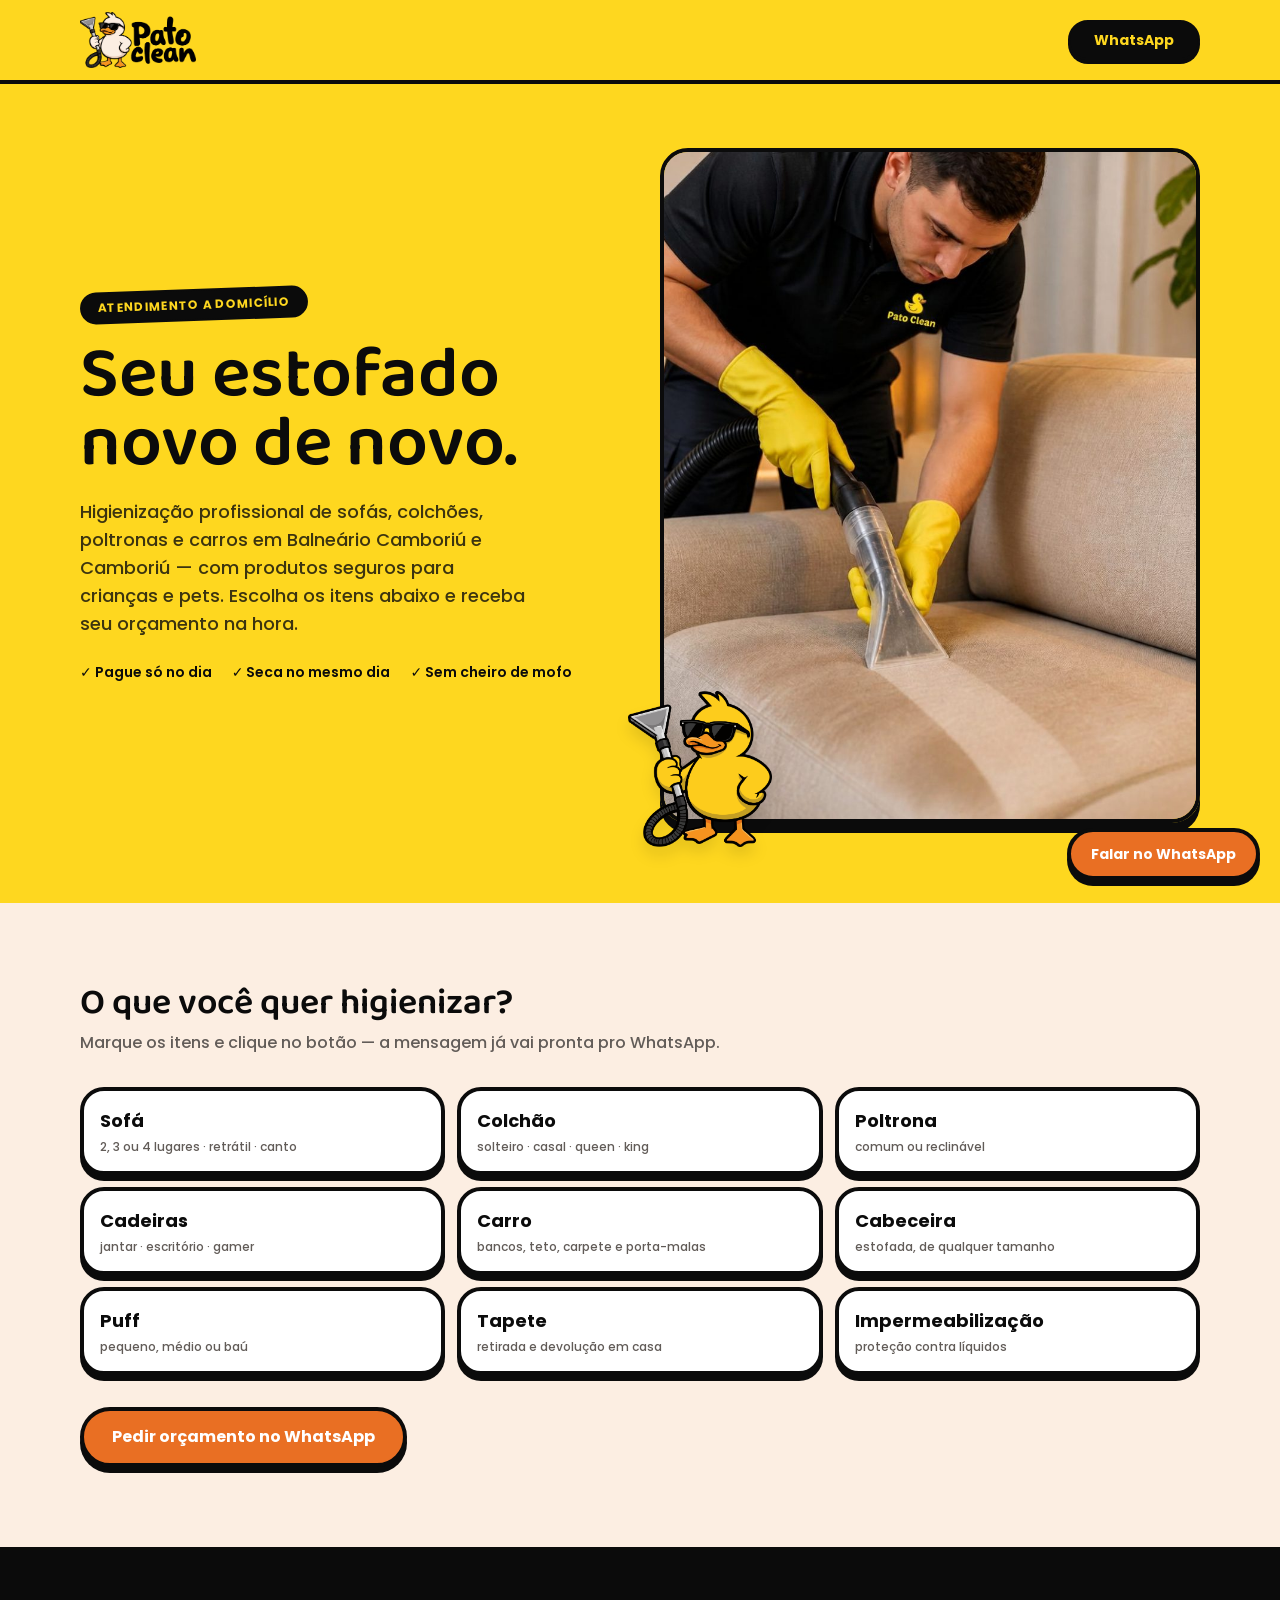
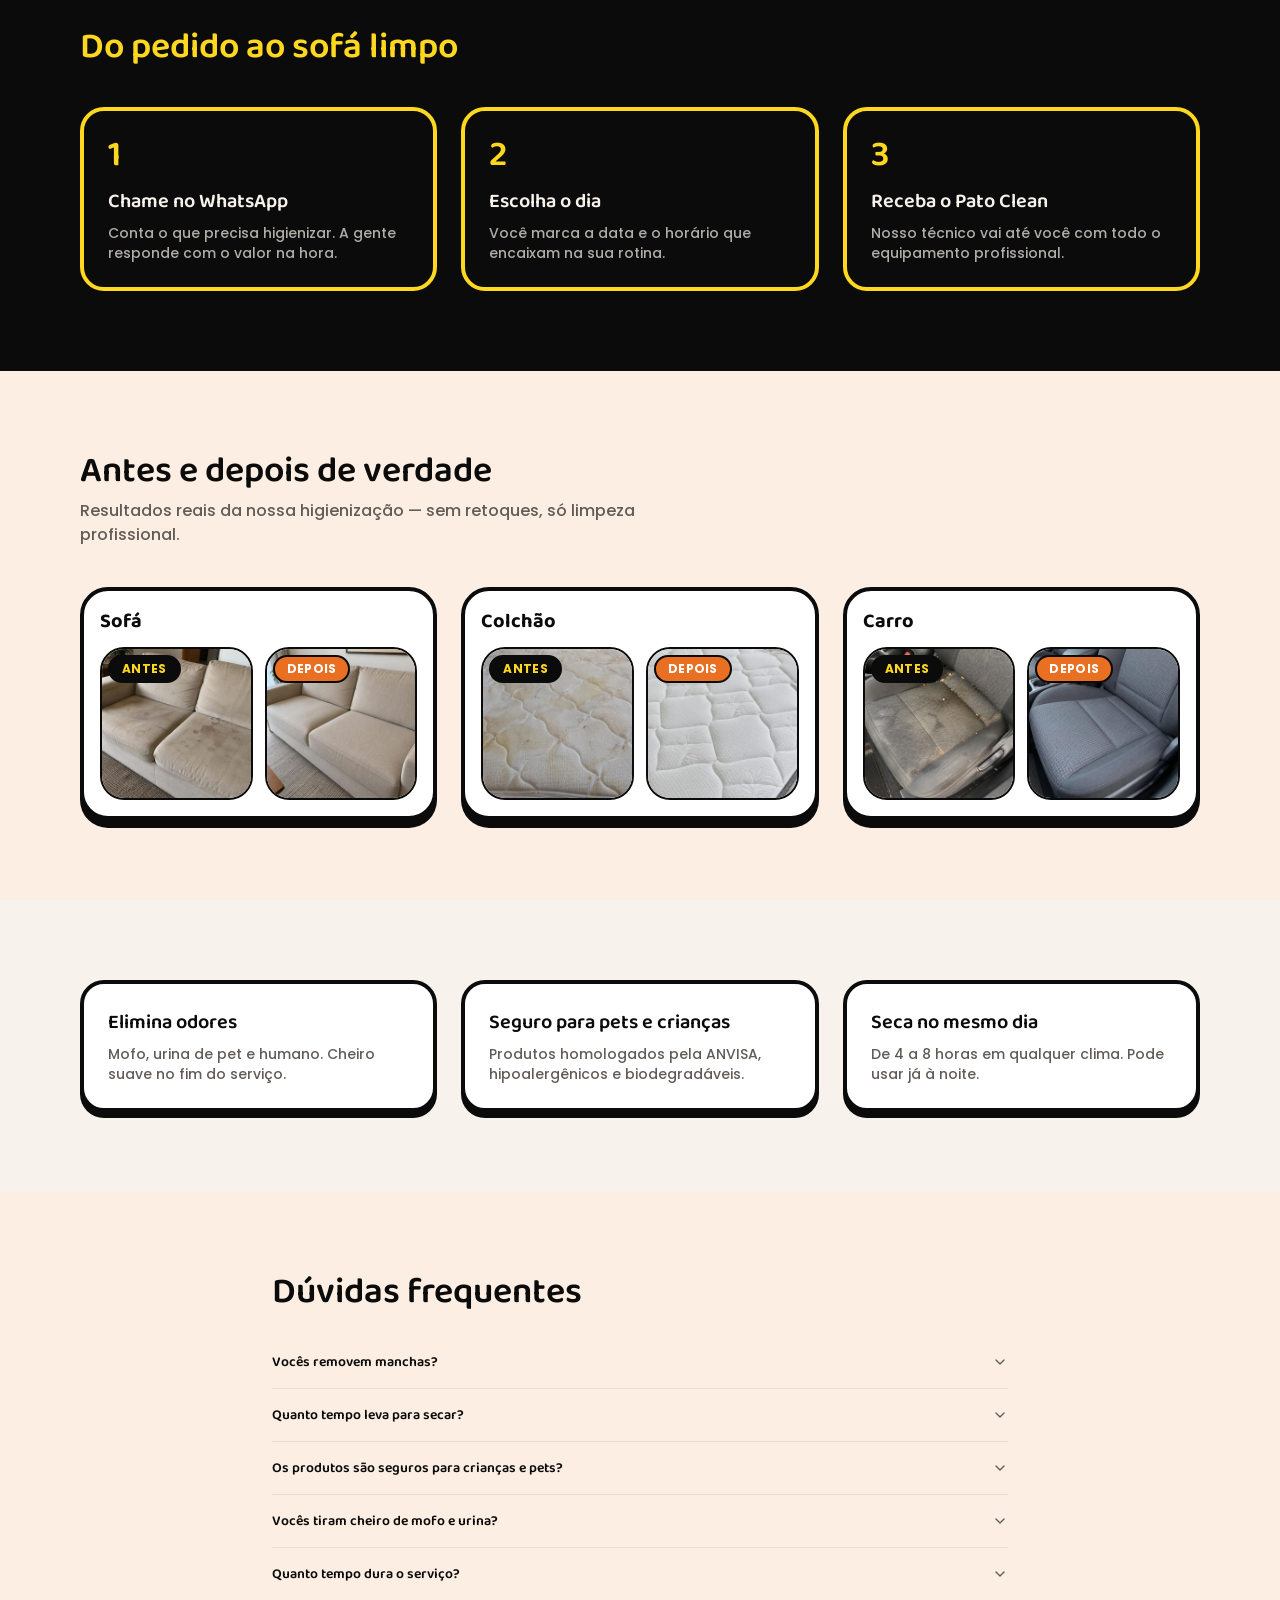
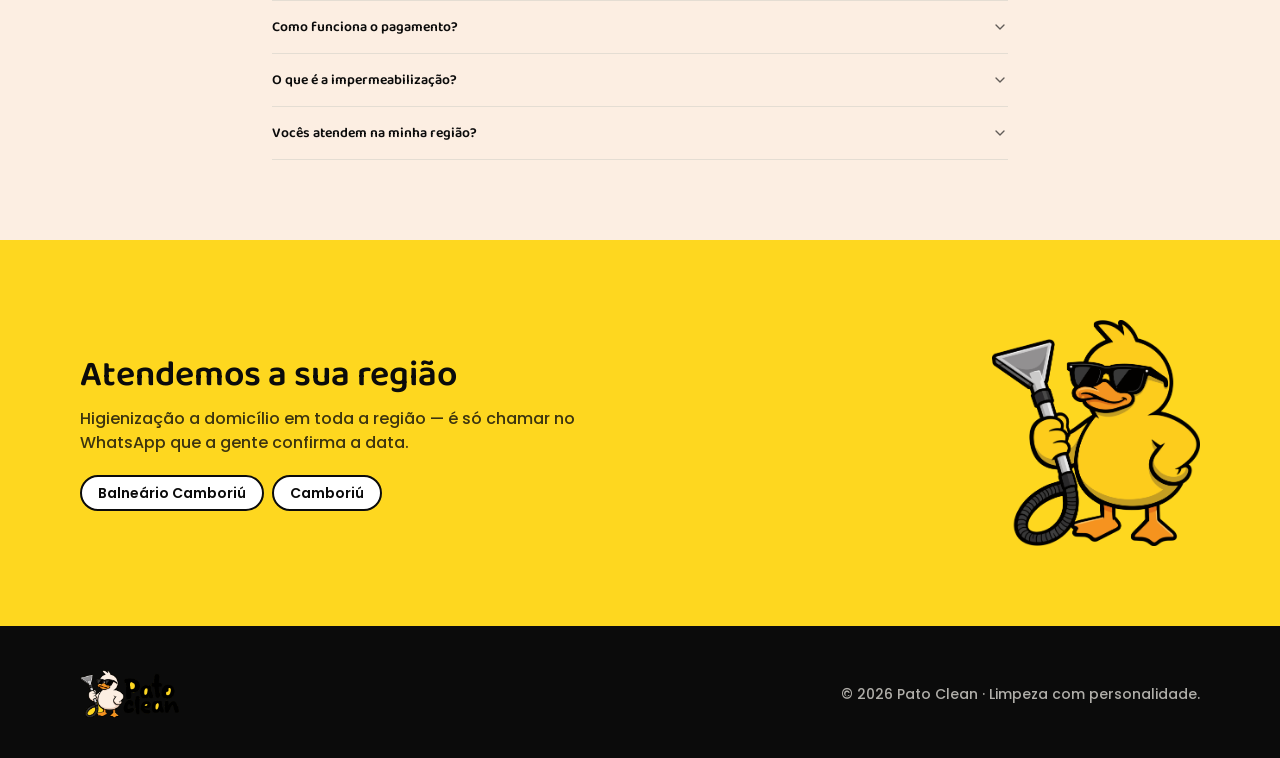
==== commit d169c629: "Add files via upload" ====
--- a/index.html
+++ b/index.html
@@ -1,5 +1,5 @@
 <!DOCTYPE html>
-<html lang="en"><head><meta charset="utf-8"><meta name="viewport" content="width=device-width, initial-scale=1"><link rel="preload" as="image" href="/site-assets/6e965fe93423448b.png"><link rel="preload" as="image" href="/site-assets/e90ccccd4e494a26.jpg"><link rel="stylesheet" href="/assets/styles-BcpAY3Om.css" data-precedence="default"><script src="https://www.googletagmanager.com/gtag/js?id=AW-18436557438" async=""></script><title>Pato Clean — Higienização de estofados em Balneário Camboriú</title><meta name="description" content="Limpeza e higienização de estofados."><meta property="og:title" content="Pato Clean Estofados"><meta property="og:description" content="Limpeza e higienização de estofados."><meta property="og:type" content="website"><meta name="twitter:card" content="summary_large_image"><link rel="icon" href="/favicon.ico" type="image/x-icon"><script>window.dataLayer = window.dataLayer || [];function gtag(){dataLayer.push(arguments);}gtag('js', new Date());gtag('config', 'AW-18436557438');</script><script>function gtag_report_conversion(url){var callback=function(){if(typeof(url)!='undefined'){window.location=url;}};gtag('event','conversion',{'send_to':'AW-18436557438/QHtwCM_JnJ0dEP6UntdE','event_callback':callback});return false;}</script><meta name="twitter:title" content="Pato Clean Estofados"><meta name="twitter:description" content="Limpeza e higienização de estofados."><meta property="og:image" content="https://pub-bb2e103a32db4e198524a2e9ed8f35b4.r2.dev/lovp_0shanqym1e91wb8hpwyacq5keq/2201076e852876557d99d58a05abf65f_1792442254717.png"><meta name="twitter:image" content="https://pub-bb2e103a32db4e198524a2e9ed8f35b4.r2.dev/lovp_0shanqym1e91wb8hpwyacq5keq/2201076e852876557d99d58a05abf65f_1792442254717.png"><script src="/script.js" defer=""></script></head><body><!--$--><style>img, video { max-width: none; }
+<html lang="pt-BR"><head><meta charset="utf-8"><meta name="viewport" content="width=device-width, initial-scale=1"><link rel="preload" as="image" href="/site-assets/6e965fe93423448b.png"><link rel="preload" as="image" href="/site-assets/e90ccccd4e494a26.jpg" fetchpriority="high"><link rel="stylesheet" href="/assets/styles-BcpAY3Om.css" data-precedence="default"><script src="https://www.googletagmanager.com/gtag/js?id=AW-18436557438" async=""></script><title>Higienização de Estofados em Balneário Camboriú | Pato Clean</title><meta name="description" content="Higienização de sofás, colchões, poltronas, cadeiras e bancos de carro a domicílio em Balneário Camboriú e Camboriú. Seca no mesmo dia. Orçamento rápido no WhatsApp."><meta property="og:title" content="Higienização de Estofados em Balneário Camboriú | Pato Clean"><meta property="og:description" content="Higienização de sofás, colchões, poltronas, cadeiras e bancos de carro a domicílio em Balneário Camboriú e Camboriú. Seca no mesmo dia. Orçamento rápido no WhatsApp."><meta property="og:type" content="website"><meta name="twitter:card" content="summary_large_image"><link rel="icon" href="/favicon.ico" type="image/x-icon"><script>window.dataLayer = window.dataLayer || [];function gtag(){dataLayer.push(arguments);}gtag('js', new Date());gtag('config', 'AW-18436557438');</script><script>function gtag_report_conversion(url){var callback=function(){if(typeof(url)!='undefined'){window.location=url;}};gtag('event','conversion',{'send_to':'AW-18436557438/QHtwCM_JnJ0dEP6UntdE','event_callback':callback});return false;}</script><meta name="twitter:title" content="Higienização de Estofados em Balneário Camboriú | Pato Clean"><meta name="twitter:description" content="Higienização de sofás, colchões, poltronas, cadeiras e bancos de carro a domicílio em Balneário Camboriú e Camboriú. Seca no mesmo dia. Orçamento rápido no WhatsApp."><meta property="og:image" content="https://www.patocleanestofados.com/og-image.jpg"><meta name="twitter:image" content="https://www.patocleanestofados.com/og-image.jpg"><script src="/script.js" defer=""></script><meta name="robots" content="index, follow, max-image-preview:large"><meta name="theme-color" content="#fed71f"><meta name="geo.region" content="BR-SC"><meta name="geo.placename" content="Balneário Camboriú"><meta property="og:site_name" content="Pato Clean"><meta property="og:locale" content="pt_BR"><meta property="og:url" content="https://www.patocleanestofados.com/"><meta property="og:image:width" content="1200"><meta property="og:image:height" content="630"><meta property="og:image:alt" content="Técnico da Pato Clean higienizando um sofá"><link rel="canonical" href="https://www.patocleanestofados.com/"><link rel="apple-touch-icon" href="/apple-touch-icon.png"><script type="application/ld+json">{"@context":"https://schema.org","@graph":[{"@type":"LocalBusiness","@id":"https://www.patocleanestofados.com/#empresa","name":"Pato Clean","alternateName":"Pato Clean Estofados","description":"Higienização e impermeabilização de estofados a domicílio: sofás, colchões, poltronas, cadeiras, tapetes e bancos de carro.","url":"https://www.patocleanestofados.com/","telephone":"+55-47-99782-9540","image":["https://www.patocleanestofados.com/og-image.jpg","https://www.patocleanestofados.com/site-assets/e90ccccd4e494a26.jpg"],"logo":"https://www.patocleanestofados.com/site-assets/6e965fe93423448b.png","address":{"@type":"PostalAddress","addressLocality":"Balneário Camboriú","addressRegion":"SC","addressCountry":"BR"},"areaServed":[{"@type":"City","name":"Balneário Camboriú"},{"@type":"City","name":"Camboriú"}],"contactPoint":{"@type":"ContactPoint","telephone":"+55-47-99782-9540","contactType":"customer service","availableLanguage":"Portuguese"},"hasOfferCatalog":{"@type":"OfferCatalog","name":"Serviços de higienização","itemListElement":[{"@type":"Offer","itemOffered":{"@type":"Service","name":"Higienização de sofá","areaServed":"Balneário Camboriú"}},{"@type":"Offer","itemOffered":{"@type":"Service","name":"Higienização de colchão","areaServed":"Balneário Camboriú"}},{"@type":"Offer","itemOffered":{"@type":"Service","name":"Higienização de poltrona","areaServed":"Balneário Camboriú"}},{"@type":"Offer","itemOffered":{"@type":"Service","name":"Higienização de cadeiras","areaServed":"Balneário Camboriú"}},{"@type":"Offer","itemOffered":{"@type":"Service","name":"Higienização de bancos de carro","areaServed":"Balneário Camboriú"}},{"@type":"Offer","itemOffered":{"@type":"Service","name":"Higienização de cabeceira estofada","areaServed":"Balneário Camboriú"}},{"@type":"Offer","itemOffered":{"@type":"Service","name":"Higienização de puff","areaServed":"Balneário Camboriú"}},{"@type":"Offer","itemOffered":{"@type":"Service","name":"Higienização de tapete","areaServed":"Balneário Camboriú"}},{"@type":"Offer","itemOffered":{"@type":"Service","name":"Impermeabilização de estofados","areaServed":"Balneário Camboriú"}}]}},{"@type":"WebSite","@id":"https://www.patocleanestofados.com/#site","url":"https://www.patocleanestofados.com/","name":"Pato Clean","inLanguage":"pt-BR","publisher":{"@id":"https://www.patocleanestofados.com/#empresa"}},{"@type":"FAQPage","@id":"https://www.patocleanestofados.com/#faq","mainEntity":[{"@type":"Question","name":"Vocês removem manchas?","acceptedAnswer":{"@type":"Answer","text":"Sim. A higienização remove a grande maioria das manchas do dia a dia, como café, refrigerante, gordura, suor e sujeira acumulada. Manchas muito antigas ou de tinta e caneta podem clarear bastante sem sair 100%. Mande uma foto pelo WhatsApp que a gente avalia antes."}},{"@type":"Question","name":"Quanto tempo leva para secar?","acceptedAnswer":{"@type":"Answer","text":"De 4 a 8 horas, dependendo do tecido, da ventilação e do clima. Na maioria dos casos você já pode usar o estofado à noite."}},{"@type":"Question","name":"Os produtos são seguros para crianças e pets?","acceptedAnswer":{"@type":"Answer","text":"Sim. Usamos produtos homologados pela ANVISA, hipoalergênicos e biodegradáveis, seguros para crianças, pets e pessoas com alergia."}},{"@type":"Question","name":"Vocês tiram cheiro de mofo e urina?","acceptedAnswer":{"@type":"Answer","text":"Sim. Eliminamos odores de mofo e de urina de pet e humana, tratando a origem do cheiro, não só disfarçando. O estofado fica com um cheiro suave no fim do serviço."}},{"@type":"Question","name":"Quanto tempo dura o serviço?","acceptedAnswer":{"@type":"Answer","text":"Depende da quantidade e do tamanho das peças. Um sofá costuma levar de 1 a 2 horas. Quando você pedir o orçamento, a gente já informa o tempo estimado."}},{"@type":"Question","name":"Como funciona o pagamento?","acceptedAnswer":{"@type":"Answer","text":"Você só paga no dia, depois do serviço feito. As formas de pagamento são combinadas pelo WhatsApp na hora do orçamento."}},{"@type":"Question","name":"O que é a impermeabilização?","acceptedAnswer":{"@type":"Answer","text":"É uma proteção aplicada depois da limpeza que faz líquidos escorrerem em vez de penetrar no tecido. Ajuda a evitar manchas e facilita a limpeza do dia a dia."}},{"@type":"Question","name":"Vocês atendem na minha região?","acceptedAnswer":{"@type":"Answer","text":"Atendemos a domicílio em Balneário Camboriú e Camboriú. Se você está em outra cidade próxima, chame no WhatsApp que a gente confirma a disponibilidade."}}]}]}</script></head><body><!--$--><style>img, video { max-width: none; }
 
 @layer properties {
   @supports (((-webkit-hyphens:none)) and (not (margin-trim:inline))) or ((-moz-orient:inline) and (not (color:rgb(from red r g b)))) {
@@ -1209,4 +1209,4 @@
 .bb-custom-select-option:hover, .bb-custom-select-option.bb-has-focus { background-color: rgb(240, 249, 250); }
 .bb-custom-select-option.bb-is-selected { background-color: rgb(233, 236, 239); }
 
-</style><div class="min-h-screen bg-background"><header class="sticky top-0 z-40 border-b-4 border-ink bg-primary"><div class="mx-auto flex max-w-6xl items-center justify-between gap-4 px-4 py-3"><img src="/site-assets/6e965fe93423448b.png" alt="Pato Clean" width="1871" height="905" class="h-11 w-auto sm:h-14"><a class="rounded-full border-2 border-ink bg-ink px-4 py-2 text-sm font-bold text-primary shadow-[0_4px_0_0_var(--ink)] transition-transform hover:-translate-y-0.5 sm:px-6" href="https://wa.me/5547997829540?text=Ol%C3%A1%2C%20Pato%20Clean!%20%F0%9F%A6%86%0AQuero%20um%20or%C3%A7amento%20de%20higieniza%C3%A7%C3%A3o.%0APode%20me%20passar%20valor%20e%20disponibilidade%3F" rel="noopener noreferrer" target="_blank">WhatsApp</a></div></header><section class="relative overflow-hidden bg-primary"><div class="mx-auto grid max-w-6xl gap-10 px-4 pb-14 pt-10 md:grid-cols-2 md:items-center md:pb-20 md:pt-16"><div><span class="inline-block -rotate-2 rounded-full border-2 border-ink bg-ink px-4 py-1.5 text-xs font-bold uppercase tracking-wide text-primary">Atendimento a domicílio</span><h1 class="mt-5 text-5xl leading-[0.95] text-ink sm:text-6xl md:text-7xl">Seu estofado<br>novo de novo.</h1><p class="mt-5 max-w-md text-base font-medium text-ink/80 sm:text-lg">Higienização profissional de sofás, colchões, poltronas e carros — com produtos seguros para crianças e pets. Escolha os itens abaixo e receba seu orçamento na hora.</p><ul class="mt-6 flex flex-wrap gap-x-5 gap-y-2 text-sm font-semibold text-ink"><li>✓ Pague só no dia</li><li>✓ Seca no mesmo dia</li><li>✓ Sem cheiro de mofo</li></ul></div><div class="relative"><img src="/site-assets/e90ccccd4e494a26.jpg" alt="Técnico da Pato Clean higienizando um sofá com uniforme oficial" width="1269" height="1263" class="aspect-[4/5] w-full rounded-3xl border-4 border-ink object-cover shadow-[0_10px_0_0_var(--ink)]"><img src="/site-assets/e997d918af485c44.png" alt="" aria-hidden="true" width="962" height="1046" class="pointer-events-none absolute -bottom-6 -left-8 w-28 drop-shadow-xl sm:w-36" loading="lazy"></div></div></section><section id="servicos" class="bg-cream py-14 md:py-20"><div class="mx-auto max-w-6xl px-4"><h2 class="text-3xl text-ink sm:text-4xl">O que você quer higienizar?</h2><p class="mt-2 font-medium text-muted-foreground">Marque os itens e clique no botão — a mensagem já vai pronta pro WhatsApp.</p><div class="mt-8 grid grid-cols-2 gap-3 sm:grid-cols-3 lg:grid-cols-3"><button type="button" aria-pressed="false" class="rounded-2xl border-4 border-ink p-4 text-left transition-transform hover:-translate-y-1 bg-card shadow-[0_6px_0_0_var(--ink)]"><span class="block text-lg font-bold text-ink">Sofá</span><span class="mt-1 block text-xs font-medium text-muted-foreground">2, 3 ou 4 lugares · retrátil · canto</span></button><button type="button" aria-pressed="false" class="rounded-2xl border-4 border-ink p-4 text-left transition-transform hover:-translate-y-1 bg-card shadow-[0_6px_0_0_var(--ink)]"><span class="block text-lg font-bold text-ink">Colchão</span><span class="mt-1 block text-xs font-medium text-muted-foreground">solteiro · casal · queen · king</span></button><button type="button" aria-pressed="false" class="rounded-2xl border-4 border-ink p-4 text-left transition-transform hover:-translate-y-1 bg-card shadow-[0_6px_0_0_var(--ink)]"><span class="block text-lg font-bold text-ink">Poltrona</span><span class="mt-1 block text-xs font-medium text-muted-foreground">comum ou reclinável</span></button><button type="button" aria-pressed="false" class="rounded-2xl border-4 border-ink p-4 text-left transition-transform hover:-translate-y-1 bg-card shadow-[0_6px_0_0_var(--ink)]"><span class="block text-lg font-bold text-ink">Cadeiras</span><span class="mt-1 block text-xs font-medium text-muted-foreground">jantar · escritório · gamer</span></button><button type="button" aria-pressed="false" class="rounded-2xl border-4 border-ink p-4 text-left transition-transform hover:-translate-y-1 bg-card shadow-[0_6px_0_0_var(--ink)]"><span class="block text-lg font-bold text-ink">Carro</span><span class="mt-1 block text-xs font-medium text-muted-foreground">bancos, teto, carpete e porta-malas</span></button><button type="button" aria-pressed="false" class="rounded-2xl border-4 border-ink p-4 text-left transition-transform hover:-translate-y-1 bg-card shadow-[0_6px_0_0_var(--ink)]"><span class="block text-lg font-bold text-ink">Cabeceira</span><span class="mt-1 block text-xs font-medium text-muted-foreground">estofada, de qualquer tamanho</span></button><button type="button" aria-pressed="false" class="rounded-2xl border-4 border-ink p-4 text-left transition-transform hover:-translate-y-1 bg-card shadow-[0_6px_0_0_var(--ink)]"><span class="block text-lg font-bold text-ink">Puff</span><span class="mt-1 block text-xs font-medium text-muted-foreground">pequeno, médio ou baú</span></button><button type="button" aria-pressed="false" class="rounded-2xl border-4 border-ink p-4 text-left transition-transform hover:-translate-y-1 bg-card shadow-[0_6px_0_0_var(--ink)]"><span class="block text-lg font-bold text-ink">Tapete</span><span class="mt-1 block text-xs font-medium text-muted-foreground">retirada e devolução em casa</span></button><button type="button" aria-pressed="false" class="rounded-2xl border-4 border-ink p-4 text-left transition-transform hover:-translate-y-1 bg-card shadow-[0_6px_0_0_var(--ink)]"><span class="block text-lg font-bold text-ink">Impermeabilização</span><span class="mt-1 block text-xs font-medium text-muted-foreground">proteção contra líquidos</span></button></div><a class="mt-8 inline-flex items-center gap-2 rounded-full border-4 border-ink bg-accent px-7 py-3.5 text-base font-bold text-accent-foreground shadow-[0_6px_0_0_var(--ink)] transition-transform hover:-translate-y-1" href="https://wa.me/5547997829540?text=Ol%C3%A1%2C%20Pato%20Clean!%20%F0%9F%A6%86%0AQuero%20um%20or%C3%A7amento%20de%20higieniza%C3%A7%C3%A3o.%0APode%20me%20passar%20valor%20e%20disponibilidade%3F" rel="noopener noreferrer" target="_blank">Pedir orçamento no WhatsApp</a></div></section><section class="bg-ink py-14 text-ink-foreground md:py-20"><div class="mx-auto max-w-6xl px-4"><h2 class="text-3xl text-primary sm:text-4xl">Do pedido ao sofá limpo</h2><div class="mt-10 grid gap-6 md:grid-cols-3"><div class="rounded-2xl border-4 border-primary p-6"><span class="font-display text-4xl text-primary">1</span><h3 class="mt-3 text-xl text-ink-foreground">Chame no WhatsApp</h3><p class="mt-2 text-sm font-medium text-ink-foreground/70">Conta o que precisa higienizar. A gente responde com o valor na hora.</p></div><div class="rounded-2xl border-4 border-primary p-6"><span class="font-display text-4xl text-primary">2</span><h3 class="mt-3 text-xl text-ink-foreground">Escolha o dia</h3><p class="mt-2 text-sm font-medium text-ink-foreground/70">Você marca a data e o horário que encaixam na sua rotina.</p></div><div class="rounded-2xl border-4 border-primary p-6"><span class="font-display text-4xl text-primary">3</span><h3 class="mt-3 text-xl text-ink-foreground">Receba o Pato Clean</h3><p class="mt-2 text-sm font-medium text-ink-foreground/70">Nosso técnico vai até você com todo o equipamento profissional.</p></div></div></div></section><section id="antes-e-depois" class="bg-cream py-14 md:py-20"><div class="mx-auto max-w-6xl px-4"><h2 class="text-3xl text-ink sm:text-4xl">Antes e depois de verdade</h2><p class="mt-2 max-w-xl font-medium text-muted-foreground">Resultados reais da nossa higienização — sem retoques, só limpeza profissional.</p><div class="mt-10 grid gap-6 md:grid-cols-3"><div class="rounded-3xl border-4 border-ink bg-card p-4 shadow-[0_8px_0_0_var(--ink)]"><h3 class="text-xl font-bold text-ink">Sofá</h3><div class="mt-3 grid grid-cols-2 gap-3"><figure class="relative"><img src="/site-assets/sofa-antes.jpg" alt="Estofado sujo antes da higienização — Sofá" width="1024" height="1024" loading="lazy" class="aspect-square w-full rounded-2xl border-2 border-ink object-cover"><figcaption class="absolute left-2 top-2 rounded-full border-2 border-ink bg-ink px-3 py-1 text-xs font-bold uppercase tracking-wide text-primary">Antes</figcaption></figure><figure class="relative"><img src="/site-assets/sofa-depois.jpg" alt="Estofado limpo depois da higienização — Sofá" width="1024" height="1024" loading="lazy" class="aspect-square w-full rounded-2xl border-2 border-ink object-cover"><figcaption class="absolute left-2 top-2 rounded-full border-2 border-ink bg-accent px-3 py-1 text-xs font-bold uppercase tracking-wide text-accent-foreground">Depois</figcaption></figure></div></div><div class="rounded-3xl border-4 border-ink bg-card p-4 shadow-[0_8px_0_0_var(--ink)]"><h3 class="text-xl font-bold text-ink">Colchão</h3><div class="mt-3 grid grid-cols-2 gap-3"><figure class="relative"><img src="/site-assets/colchao-antes.jpg" alt="Estofado sujo antes da higienização — Colchão" width="1024" height="1024" loading="lazy" class="aspect-square w-full rounded-2xl border-2 border-ink object-cover"><figcaption class="absolute left-2 top-2 rounded-full border-2 border-ink bg-ink px-3 py-1 text-xs font-bold uppercase tracking-wide text-primary">Antes</figcaption></figure><figure class="relative"><img src="/site-assets/colchao-depois.jpg" alt="Estofado limpo depois da higienização — Colchão" width="1024" height="1024" loading="lazy" class="aspect-square w-full rounded-2xl border-2 border-ink object-cover"><figcaption class="absolute left-2 top-2 rounded-full border-2 border-ink bg-accent px-3 py-1 text-xs font-bold uppercase tracking-wide text-accent-foreground">Depois</figcaption></figure></div></div><div class="rounded-3xl border-4 border-ink bg-card p-4 shadow-[0_8px_0_0_var(--ink)]"><h3 class="text-xl font-bold text-ink">Carro</h3><div class="mt-3 grid grid-cols-2 gap-3"><figure class="relative"><img src="/site-assets/carro-antes.jpg" alt="Estofado sujo antes da higienização — Carro" width="1024" height="1024" loading="lazy" class="aspect-square w-full rounded-2xl border-2 border-ink object-cover"><figcaption class="absolute left-2 top-2 rounded-full border-2 border-ink bg-ink px-3 py-1 text-xs font-bold uppercase tracking-wide text-primary">Antes</figcaption></figure><figure class="relative"><img src="/site-assets/carro-depois.jpg" alt="Estofado limpo depois da higienização — Carro" width="1024" height="1024" loading="lazy" class="aspect-square w-full rounded-2xl border-2 border-ink object-cover"><figcaption class="absolute left-2 top-2 rounded-full border-2 border-ink bg-accent px-3 py-1 text-xs font-bold uppercase tracking-wide text-accent-foreground">Depois</figcaption></figure></div></div></div></div></section><section class="bg-background py-14 md:py-20"><div class="mx-auto grid max-w-6xl gap-6 px-4 md:grid-cols-3"><div class="rounded-2xl border-4 border-ink bg-card p-6 shadow-[0_6px_0_0_var(--ink)]"><h3 class="text-xl text-ink">Elimina odores</h3><p class="mt-2 text-sm font-medium text-muted-foreground">Mofo, urina de pet e humano. Cheiro suave no fim do serviço.</p></div><div class="rounded-2xl border-4 border-ink bg-card p-6 shadow-[0_6px_0_0_var(--ink)]"><h3 class="text-xl text-ink">Seguro para pets e crianças</h3><p class="mt-2 text-sm font-medium text-muted-foreground">Produtos homologados pela ANVISA, hipoalergênicos e biodegradáveis.</p></div><div class="rounded-2xl border-4 border-ink bg-card p-6 shadow-[0_6px_0_0_var(--ink)]"><h3 class="text-xl text-ink">Seca no mesmo dia</h3><p class="mt-2 text-sm font-medium text-muted-foreground">De 4 a 8 horas em qualquer clima. Pode usar já à noite.</p></div></div></section><section class="bg-cream py-14 md:py-20"><div class="mx-auto max-w-3xl px-4"><h2 class="text-3xl text-ink sm:text-4xl">Dúvidas frequentes</h2><div class="mt-6" data-orientation="vertical"><div data-state="closed" data-orientation="vertical" class="border-b"><h3 data-orientation="vertical" data-state="closed" class="flex"><button type="button" aria-expanded="false" data-state="closed" data-orientation="vertical" id="radix-_R_36aq_" class="flex flex-1 items-center justify-between py-4 text-sm cursor-pointer transition-all hover:underline [&amp;[data-state=open]&gt;svg]:rotate-180 text-left font-semibold text-ink" data-radix-collection-item="">Vocês removem manchas?<svg viewBox="0 0 24 24" fill="none" stroke="currentColor" stroke-width="2" stroke-linecap="round" stroke-linejoin="round" class="lucide lucide-chevron-down h-4 w-4 shrink-0 text-muted-foreground transition-transform duration-200" aria-hidden="true" xmlns="http://www.w3.org/2000/svg" width="24" height="24"><path d="m6 9 6 6 6-6"></path></svg></button></h3><div data-state="closed" id="radix-_R_136aq_" hidden="" role="region" aria-labelledby="radix-_R_36aq_" data-orientation="vertical" class="overflow-hidden text-sm data-[state=closed]:animate-accordion-up data-[state=open]:animate-accordion-down" style="--radix-accordion-content-height:var(--radix-collapsible-content-height);--radix-accordion-content-width:var(--radix-collapsible-content-width)"></div></div><div data-state="closed" data-orientation="vertical" class="border-b"><h3 data-orientation="vertical" data-state="closed" class="flex"><button type="button" aria-expanded="false" data-state="closed" data-orientation="vertical" id="radix-_R_56aq_" class="flex flex-1 items-center justify-between py-4 text-sm cursor-pointer transition-all hover:underline [&amp;[data-state=open]&gt;svg]:rotate-180 text-left font-semibold text-ink" data-radix-collection-item="">Quanto tempo leva para secar?<svg viewBox="0 0 24 24" fill="none" stroke="currentColor" stroke-width="2" stroke-linecap="round" stroke-linejoin="round" class="lucide lucide-chevron-down h-4 w-4 shrink-0 text-muted-foreground transition-transform duration-200" aria-hidden="true" xmlns="http://www.w3.org/2000/svg" width="24" height="24"><path d="m6 9 6 6 6-6"></path></svg></button></h3><div data-state="closed" id="radix-_R_156aq_" hidden="" role="region" aria-labelledby="radix-_R_56aq_" data-orientation="vertical" class="overflow-hidden text-sm data-[state=closed]:animate-accordion-up data-[state=open]:animate-accordion-down" style="--radix-accordion-content-height:var(--radix-collapsible-content-height);--radix-accordion-content-width:var(--radix-collapsible-content-width)"></div></div><div data-state="closed" data-orientation="vertical" class="border-b"><h3 data-orientation="vertical" data-state="closed" class="flex"><button type="button" aria-expanded="false" data-state="closed" data-orientation="vertical" id="radix-_R_76aq_" class="flex flex-1 items-center justify-between py-4 text-sm cursor-pointer transition-all hover:underline [&amp;[data-state=open]&gt;svg]:rotate-180 text-left font-semibold text-ink" data-radix-collection-item="">Os produtos são seguros para crianças e pets?<svg viewBox="0 0 24 24" fill="none" stroke="currentColor" stroke-width="2" stroke-linecap="round" stroke-linejoin="round" class="lucide lucide-chevron-down h-4 w-4 shrink-0 text-muted-foreground transition-transform duration-200" aria-hidden="true" xmlns="http://www.w3.org/2000/svg" width="24" height="24"><path d="m6 9 6 6 6-6"></path></svg></button></h3><div data-state="closed" id="radix-_R_176aq_" hidden="" role="region" aria-labelledby="radix-_R_76aq_" data-orientation="vertical" class="overflow-hidden text-sm data-[state=closed]:animate-accordion-up data-[state=open]:animate-accordion-down" style="--radix-accordion-content-height:var(--radix-collapsible-content-height);--radix-accordion-content-width:var(--radix-collapsible-content-width)"></div></div><div data-state="closed" data-orientation="vertical" class="border-b"><h3 data-orientation="vertical" data-state="closed" class="flex"><button type="button" aria-expanded="false" data-state="closed" data-orientation="vertical" id="radix-_R_96aq_" class="flex flex-1 items-center justify-between py-4 text-sm cursor-pointer transition-all hover:underline [&amp;[data-state=open]&gt;svg]:rotate-180 text-left font-semibold text-ink" data-radix-collection-item="">Vocês tiram cheiro de mofo e urina?<svg viewBox="0 0 24 24" fill="none" stroke="currentColor" stroke-width="2" stroke-linecap="round" stroke-linejoin="round" class="lucide lucide-chevron-down h-4 w-4 shrink-0 text-muted-foreground transition-transform duration-200" aria-hidden="true" xmlns="http://www.w3.org/2000/svg" width="24" height="24"><path d="m6 9 6 6 6-6"></path></svg></button></h3><div data-state="closed" id="radix-_R_196aq_" hidden="" role="region" aria-labelledby="radix-_R_96aq_" data-orientation="vertical" class="overflow-hidden text-sm data-[state=closed]:animate-accordion-up data-[state=open]:animate-accordion-down" style="--radix-accordion-content-height:var(--radix-collapsible-content-height);--radix-accordion-content-width:var(--radix-collapsible-content-width)"></div></div><div data-state="closed" data-orientation="vertical" class="border-b"><h3 data-orientation="vertical" data-state="closed" class="flex"><button type="button" aria-expanded="false" data-state="closed" data-orientation="vertical" id="radix-_R_b6aq_" class="flex flex-1 items-center justify-between py-4 text-sm cursor-pointer transition-all hover:underline [&amp;[data-state=open]&gt;svg]:rotate-180 text-left font-semibold text-ink" data-radix-collection-item="">Quanto tempo dura o serviço?<svg viewBox="0 0 24 24" fill="none" stroke="currentColor" stroke-width="2" stroke-linecap="round" stroke-linejoin="round" class="lucide lucide-chevron-down h-4 w-4 shrink-0 text-muted-foreground transition-transform duration-200" aria-hidden="true" xmlns="http://www.w3.org/2000/svg" width="24" height="24"><path d="m6 9 6 6 6-6"></path></svg></button></h3><div data-state="closed" id="radix-_R_1b6aq_" hidden="" role="region" aria-labelledby="radix-_R_b6aq_" data-orientation="vertical" class="overflow-hidden text-sm data-[state=closed]:animate-accordion-up data-[state=open]:animate-accordion-down" style="--radix-accordion-content-height:var(--radix-collapsible-content-height);--radix-accordion-content-width:var(--radix-collapsible-content-width)"></div></div><div data-state="closed" data-orientation="vertical" class="border-b"><h3 data-orientation="vertical" data-state="closed" class="flex"><button type="button" aria-expanded="false" data-state="closed" data-orientation="vertical" id="radix-_R_d6aq_" class="flex flex-1 items-center justify-between py-4 text-sm cursor-pointer transition-all hover:underline [&amp;[data-state=open]&gt;svg]:rotate-180 text-left font-semibold text-ink" data-radix-collection-item="">Como funciona o pagamento?<svg viewBox="0 0 24 24" fill="none" stroke="currentColor" stroke-width="2" stroke-linecap="round" stroke-linejoin="round" class="lucide lucide-chevron-down h-4 w-4 shrink-0 text-muted-foreground transition-transform duration-200" aria-hidden="true" xmlns="http://www.w3.org/2000/svg" width="24" height="24"><path d="m6 9 6 6 6-6"></path></svg></button></h3><div data-state="closed" id="radix-_R_1d6aq_" hidden="" role="region" aria-labelledby="radix-_R_d6aq_" data-orientation="vertical" class="overflow-hidden text-sm data-[state=closed]:animate-accordion-up data-[state=open]:animate-accordion-down" style="--radix-accordion-content-height:var(--radix-collapsible-content-height);--radix-accordion-content-width:var(--radix-collapsible-content-width)"></div></div><div data-state="closed" data-orientation="vertical" class="border-b"><h3 data-orientation="vertical" data-state="closed" class="flex"><button type="button" aria-expanded="false" data-state="closed" data-orientation="vertical" id="radix-_R_f6aq_" class="flex flex-1 items-center justify-between py-4 text-sm cursor-pointer transition-all hover:underline [&amp;[data-state=open]&gt;svg]:rotate-180 text-left font-semibold text-ink" data-radix-collection-item="">O que é a impermeabilização?<svg viewBox="0 0 24 24" fill="none" stroke="currentColor" stroke-width="2" stroke-linecap="round" stroke-linejoin="round" class="lucide lucide-chevron-down h-4 w-4 shrink-0 text-muted-foreground transition-transform duration-200" aria-hidden="true" xmlns="http://www.w3.org/2000/svg" width="24" height="24"><path d="m6 9 6 6 6-6"></path></svg></button></h3><div data-state="closed" id="radix-_R_1f6aq_" hidden="" role="region" aria-labelledby="radix-_R_f6aq_" data-orientation="vertical" class="overflow-hidden text-sm data-[state=closed]:animate-accordion-up data-[state=open]:animate-accordion-down" style="--radix-accordion-content-height:var(--radix-collapsible-content-height);--radix-accordion-content-width:var(--radix-collapsible-content-width)"></div></div><div data-state="closed" data-orientation="vertical" class="border-b"><h3 data-orientation="vertical" data-state="closed" class="flex"><button type="button" aria-expanded="false" data-state="closed" data-orientation="vertical" id="radix-_R_h6aq_" class="flex flex-1 items-center justify-between py-4 text-sm cursor-pointer transition-all hover:underline [&amp;[data-state=open]&gt;svg]:rotate-180 text-left font-semibold text-ink" data-radix-collection-item="">Vocês atendem na minha região?<svg viewBox="0 0 24 24" fill="none" stroke="currentColor" stroke-width="2" stroke-linecap="round" stroke-linejoin="round" class="lucide lucide-chevron-down h-4 w-4 shrink-0 text-muted-foreground transition-transform duration-200" aria-hidden="true" xmlns="http://www.w3.org/2000/svg" width="24" height="24"><path d="m6 9 6 6 6-6"></path></svg></button></h3><div data-state="closed" id="radix-_R_1h6aq_" hidden="" role="region" aria-labelledby="radix-_R_h6aq_" data-orientation="vertical" class="overflow-hidden text-sm data-[state=closed]:animate-accordion-up data-[state=open]:animate-accordion-down" style="--radix-accordion-content-height:var(--radix-collapsible-content-height);--radix-accordion-content-width:var(--radix-collapsible-content-width)"></div></div></div></div></section><section class="bg-primary py-14 md:py-20"><div class="mx-auto grid max-w-6xl items-center gap-8 px-4 md:grid-cols-[1fr_auto]"><div><h2 class="text-3xl text-ink sm:text-4xl">Atendemos a sua região</h2><p class="mt-3 max-w-lg font-medium text-ink/80">Higienização a domicílio em toda a região — é só chamar no WhatsApp que a gente confirma a data.</p><ul class="mt-5 flex flex-wrap gap-2"><li class="rounded-full border-2 border-ink bg-card px-4 py-1.5 text-sm font-semibold text-ink">Balneário Camboriú</li><li class="rounded-full border-2 border-ink bg-card px-4 py-1.5 text-sm font-semibold text-ink">Camboriú</li></ul></div><img src="/site-assets/e997d918af485c44.png" alt="Mascote Pato Clean" width="962" height="1046" class="mx-auto w-40 md:w-52" loading="lazy"></div></section><footer class="border-t-4 border-ink bg-ink py-10 text-ink-foreground"><div class="mx-auto flex max-w-6xl flex-col items-start gap-4 px-4 sm:flex-row sm:items-center sm:justify-between"><img src="/site-assets/6e965fe93423448b.png" alt="Pato Clean" width="1871" height="905" class="h-12 w-auto" loading="lazy"><p class="text-sm font-medium text-ink-foreground/70">© <!-- -->2026<!-- --> Pato Clean · Limpeza com personalidade.</p></div></footer><a class="fixed bottom-5 right-5 z-50 rounded-full border-4 border-ink bg-accent px-5 py-3 text-sm font-bold text-accent-foreground shadow-[0_6px_0_0_var(--ink)] transition-transform hover:-translate-y-1" href="https://wa.me/5547997829540?text=Ol%C3%A1%2C%20Pato%20Clean!%20%F0%9F%A6%86%0AQuero%20um%20or%C3%A7amento%20de%20higieniza%C3%A7%C3%A3o.%0APode%20me%20passar%20valor%20e%20disponibilidade%3F" rel="noopener noreferrer" target="_blank">Falar no WhatsApp</a></div><!--/$--></body></html>+</style><div class="min-h-screen bg-background"><header class="sticky top-0 z-40 border-b-4 border-ink bg-primary"><div class="mx-auto flex max-w-6xl items-center justify-between gap-4 px-4 py-3"><img src="/site-assets/6e965fe93423448b.png" alt="Pato Clean" width="1871" height="905" class="h-11 w-auto sm:h-14" decoding="async"><a class="rounded-full border-2 border-ink bg-ink px-4 py-2 text-sm font-bold text-primary shadow-[0_4px_0_0_var(--ink)] transition-transform hover:-translate-y-0.5 sm:px-6" href="https://wa.me/5547997829540?text=Ol%C3%A1%2C%20Pato%20Clean!%20%F0%9F%A6%86%0AQuero%20um%20or%C3%A7amento%20de%20higieniza%C3%A7%C3%A3o.%0APode%20me%20passar%20valor%20e%20disponibilidade%3F" rel="noopener noreferrer" target="_blank">WhatsApp</a></div></header><section class="relative overflow-hidden bg-primary"><div class="mx-auto grid max-w-6xl gap-10 px-4 pb-14 pt-10 md:grid-cols-2 md:items-center md:pb-20 md:pt-16"><div><span class="inline-block -rotate-2 rounded-full border-2 border-ink bg-ink px-4 py-1.5 text-xs font-bold uppercase tracking-wide text-primary">Atendimento a domicílio</span><h1 class="mt-5 text-5xl leading-[0.95] text-ink sm:text-6xl md:text-7xl">Seu estofado<br>novo de novo.</h1><p class="mt-5 max-w-md text-base font-medium text-ink/80 sm:text-lg">Higienização profissional de sofás, colchões, poltronas e carros em Balneário Camboriú e Camboriú — com produtos seguros para crianças e pets. Escolha os itens abaixo e receba seu orçamento na hora.</p><ul class="mt-6 flex flex-wrap gap-x-5 gap-y-2 text-sm font-semibold text-ink"><li>✓ Pague só no dia</li><li>✓ Seca no mesmo dia</li><li>✓ Sem cheiro de mofo</li></ul></div><div class="relative"><img src="/site-assets/e90ccccd4e494a26.jpg" alt="Técnico da Pato Clean higienizando um sofá com uniforme oficial" width="900" height="1117" class="aspect-[4/5] w-full rounded-3xl border-4 border-ink object-cover shadow-[0_10px_0_0_var(--ink)]" decoding="async" fetchpriority="high"><img src="/site-assets/e997d918af485c44.png" alt="" aria-hidden="true" width="962" height="1046" class="pointer-events-none absolute -bottom-6 -left-8 w-28 drop-shadow-xl sm:w-36" loading="lazy" decoding="async"></div></div></section><section id="servicos" class="bg-cream py-14 md:py-20"><div class="mx-auto max-w-6xl px-4"><h2 class="text-3xl text-ink sm:text-4xl">O que você quer higienizar?</h2><p class="mt-2 font-medium text-muted-foreground">Marque os itens e clique no botão — a mensagem já vai pronta pro WhatsApp.</p><div class="mt-8 grid grid-cols-2 gap-3 sm:grid-cols-3 lg:grid-cols-3"><button type="button" aria-pressed="false" class="rounded-2xl border-4 border-ink p-4 text-left transition-transform hover:-translate-y-1 bg-card shadow-[0_6px_0_0_var(--ink)]"><span class="block text-lg font-bold text-ink">Sofá</span><span class="mt-1 block text-xs font-medium text-muted-foreground">2, 3 ou 4 lugares · retrátil · canto</span></button><button type="button" aria-pressed="false" class="rounded-2xl border-4 border-ink p-4 text-left transition-transform hover:-translate-y-1 bg-card shadow-[0_6px_0_0_var(--ink)]"><span class="block text-lg font-bold text-ink">Colchão</span><span class="mt-1 block text-xs font-medium text-muted-foreground">solteiro · casal · queen · king</span></button><button type="button" aria-pressed="false" class="rounded-2xl border-4 border-ink p-4 text-left transition-transform hover:-translate-y-1 bg-card shadow-[0_6px_0_0_var(--ink)]"><span class="block text-lg font-bold text-ink">Poltrona</span><span class="mt-1 block text-xs font-medium text-muted-foreground">comum ou reclinável</span></button><button type="button" aria-pressed="false" class="rounded-2xl border-4 border-ink p-4 text-left transition-transform hover:-translate-y-1 bg-card shadow-[0_6px_0_0_var(--ink)]"><span class="block text-lg font-bold text-ink">Cadeiras</span><span class="mt-1 block text-xs font-medium text-muted-foreground">jantar · escritório · gamer</span></button><button type="button" aria-pressed="false" class="rounded-2xl border-4 border-ink p-4 text-left transition-transform hover:-translate-y-1 bg-card shadow-[0_6px_0_0_var(--ink)]"><span class="block text-lg font-bold text-ink">Carro</span><span class="mt-1 block text-xs font-medium text-muted-foreground">bancos, teto, carpete e porta-malas</span></button><button type="button" aria-pressed="false" class="rounded-2xl border-4 border-ink p-4 text-left transition-transform hover:-translate-y-1 bg-card shadow-[0_6px_0_0_var(--ink)]"><span class="block text-lg font-bold text-ink">Cabeceira</span><span class="mt-1 block text-xs font-medium text-muted-foreground">estofada, de qualquer tamanho</span></button><button type="button" aria-pressed="false" class="rounded-2xl border-4 border-ink p-4 text-left transition-transform hover:-translate-y-1 bg-card shadow-[0_6px_0_0_var(--ink)]"><span class="block text-lg font-bold text-ink">Puff</span><span class="mt-1 block text-xs font-medium text-muted-foreground">pequeno, médio ou baú</span></button><button type="button" aria-pressed="false" class="rounded-2xl border-4 border-ink p-4 text-left transition-transform hover:-translate-y-1 bg-card shadow-[0_6px_0_0_var(--ink)]"><span class="block text-lg font-bold text-ink">Tapete</span><span class="mt-1 block text-xs font-medium text-muted-foreground">retirada e devolução em casa</span></button><button type="button" aria-pressed="false" class="rounded-2xl border-4 border-ink p-4 text-left transition-transform hover:-translate-y-1 bg-card shadow-[0_6px_0_0_var(--ink)]"><span class="block text-lg font-bold text-ink">Impermeabilização</span><span class="mt-1 block text-xs font-medium text-muted-foreground">proteção contra líquidos</span></button></div><a class="mt-8 inline-flex items-center gap-2 rounded-full border-4 border-ink bg-accent px-7 py-3.5 text-base font-bold text-accent-foreground shadow-[0_6px_0_0_var(--ink)] transition-transform hover:-translate-y-1" href="https://wa.me/5547997829540?text=Ol%C3%A1%2C%20Pato%20Clean!%20%F0%9F%A6%86%0AQuero%20um%20or%C3%A7amento%20de%20higieniza%C3%A7%C3%A3o.%0APode%20me%20passar%20valor%20e%20disponibilidade%3F" rel="noopener noreferrer" target="_blank">Pedir orçamento no WhatsApp</a></div></section><section class="bg-ink py-14 text-ink-foreground md:py-20"><div class="mx-auto max-w-6xl px-4"><h2 class="text-3xl text-primary sm:text-4xl">Do pedido ao sofá limpo</h2><div class="mt-10 grid gap-6 md:grid-cols-3"><div class="rounded-2xl border-4 border-primary p-6"><span class="font-display text-4xl text-primary">1</span><h3 class="mt-3 text-xl text-ink-foreground">Chame no WhatsApp</h3><p class="mt-2 text-sm font-medium text-ink-foreground/70">Conta o que precisa higienizar. A gente responde com o valor na hora.</p></div><div class="rounded-2xl border-4 border-primary p-6"><span class="font-display text-4xl text-primary">2</span><h3 class="mt-3 text-xl text-ink-foreground">Escolha o dia</h3><p class="mt-2 text-sm font-medium text-ink-foreground/70">Você marca a data e o horário que encaixam na sua rotina.</p></div><div class="rounded-2xl border-4 border-primary p-6"><span class="font-display text-4xl text-primary">3</span><h3 class="mt-3 text-xl text-ink-foreground">Receba o Pato Clean</h3><p class="mt-2 text-sm font-medium text-ink-foreground/70">Nosso técnico vai até você com todo o equipamento profissional.</p></div></div></div></section><section id="antes-e-depois" class="bg-cream py-14 md:py-20"><div class="mx-auto max-w-6xl px-4"><h2 class="text-3xl text-ink sm:text-4xl">Antes e depois de verdade</h2><p class="mt-2 max-w-xl font-medium text-muted-foreground">Resultados reais da nossa higienização — sem retoques, só limpeza profissional.</p><div class="mt-10 grid gap-6 md:grid-cols-3"><div class="rounded-3xl border-4 border-ink bg-card p-4 shadow-[0_8px_0_0_var(--ink)]"><h3 class="text-xl font-bold text-ink">Sofá</h3><div class="mt-3 grid grid-cols-2 gap-3"><figure class="relative"><img src="/site-assets/sofa-antes.jpg" alt="Sofá sujo antes da higienização da Pato Clean em Balneário Camboriú" width="1024" height="1024" loading="lazy" class="aspect-square w-full rounded-2xl border-2 border-ink object-cover" decoding="async"><figcaption class="absolute left-2 top-2 rounded-full border-2 border-ink bg-ink px-3 py-1 text-xs font-bold uppercase tracking-wide text-primary">Antes</figcaption></figure><figure class="relative"><img src="/site-assets/sofa-depois.jpg" alt="Sofá limpo depois da higienização da Pato Clean em Balneário Camboriú" width="1024" height="1024" loading="lazy" class="aspect-square w-full rounded-2xl border-2 border-ink object-cover" decoding="async"><figcaption class="absolute left-2 top-2 rounded-full border-2 border-ink bg-accent px-3 py-1 text-xs font-bold uppercase tracking-wide text-accent-foreground">Depois</figcaption></figure></div></div><div class="rounded-3xl border-4 border-ink bg-card p-4 shadow-[0_8px_0_0_var(--ink)]"><h3 class="text-xl font-bold text-ink">Colchão</h3><div class="mt-3 grid grid-cols-2 gap-3"><figure class="relative"><img src="/site-assets/colchao-antes.jpg" alt="Colchão sujo antes da higienização da Pato Clean em Balneário Camboriú" width="1024" height="1024" loading="lazy" class="aspect-square w-full rounded-2xl border-2 border-ink object-cover" decoding="async"><figcaption class="absolute left-2 top-2 rounded-full border-2 border-ink bg-ink px-3 py-1 text-xs font-bold uppercase tracking-wide text-primary">Antes</figcaption></figure><figure class="relative"><img src="/site-assets/colchao-depois.jpg" alt="Colchão limpo depois da higienização da Pato Clean em Balneário Camboriú" width="1024" height="1024" loading="lazy" class="aspect-square w-full rounded-2xl border-2 border-ink object-cover" decoding="async"><figcaption class="absolute left-2 top-2 rounded-full border-2 border-ink bg-accent px-3 py-1 text-xs font-bold uppercase tracking-wide text-accent-foreground">Depois</figcaption></figure></div></div><div class="rounded-3xl border-4 border-ink bg-card p-4 shadow-[0_8px_0_0_var(--ink)]"><h3 class="text-xl font-bold text-ink">Carro</h3><div class="mt-3 grid grid-cols-2 gap-3"><figure class="relative"><img src="/site-assets/carro-antes.jpg" alt="Banco de carro sujo antes da higienização da Pato Clean em Balneário Camboriú" width="1024" height="1024" loading="lazy" class="aspect-square w-full rounded-2xl border-2 border-ink object-cover" decoding="async"><figcaption class="absolute left-2 top-2 rounded-full border-2 border-ink bg-ink px-3 py-1 text-xs font-bold uppercase tracking-wide text-primary">Antes</figcaption></figure><figure class="relative"><img src="/site-assets/carro-depois.jpg" alt="Banco de carro limpo depois da higienização da Pato Clean em Balneário Camboriú" width="1024" height="1024" loading="lazy" class="aspect-square w-full rounded-2xl border-2 border-ink object-cover" decoding="async"><figcaption class="absolute left-2 top-2 rounded-full border-2 border-ink bg-accent px-3 py-1 text-xs font-bold uppercase tracking-wide text-accent-foreground">Depois</figcaption></figure></div></div></div></div></section><section class="bg-background py-14 md:py-20"><div class="mx-auto grid max-w-6xl gap-6 px-4 md:grid-cols-3"><div class="rounded-2xl border-4 border-ink bg-card p-6 shadow-[0_6px_0_0_var(--ink)]"><h3 class="text-xl text-ink">Elimina odores</h3><p class="mt-2 text-sm font-medium text-muted-foreground">Mofo, urina de pet e humano. Cheiro suave no fim do serviço.</p></div><div class="rounded-2xl border-4 border-ink bg-card p-6 shadow-[0_6px_0_0_var(--ink)]"><h3 class="text-xl text-ink">Seguro para pets e crianças</h3><p class="mt-2 text-sm font-medium text-muted-foreground">Produtos homologados pela ANVISA, hipoalergênicos e biodegradáveis.</p></div><div class="rounded-2xl border-4 border-ink bg-card p-6 shadow-[0_6px_0_0_var(--ink)]"><h3 class="text-xl text-ink">Seca no mesmo dia</h3><p class="mt-2 text-sm font-medium text-muted-foreground">De 4 a 8 horas em qualquer clima. Pode usar já à noite.</p></div></div></section><section class="bg-cream py-14 md:py-20"><div class="mx-auto max-w-3xl px-4"><h2 class="text-3xl text-ink sm:text-4xl">Dúvidas frequentes</h2><div class="mt-6" data-orientation="vertical"><div data-state="closed" data-orientation="vertical" class="border-b"><h3 data-orientation="vertical" data-state="closed" class="flex"><button type="button" aria-expanded="false" data-state="closed" data-orientation="vertical" id="radix-_R_36aq_" class="flex flex-1 items-center justify-between py-4 text-sm cursor-pointer transition-all hover:underline [&amp;[data-state=open]&gt;svg]:rotate-180 text-left font-semibold text-ink" data-radix-collection-item="">Vocês removem manchas?<svg viewBox="0 0 24 24" fill="none" stroke="currentColor" stroke-width="2" stroke-linecap="round" stroke-linejoin="round" class="lucide lucide-chevron-down h-4 w-4 shrink-0 text-muted-foreground transition-transform duration-200" aria-hidden="true" xmlns="http://www.w3.org/2000/svg" width="24" height="24"><path d="m6 9 6 6 6-6"></path></svg></button></h3><div data-state="closed" id="radix-_R_136aq_" hidden="" role="region" aria-labelledby="radix-_R_36aq_" data-orientation="vertical" class="overflow-hidden text-sm data-[state=closed]:animate-accordion-up data-[state=open]:animate-accordion-down" style="--radix-accordion-content-height:var(--radix-collapsible-content-height);--radix-accordion-content-width:var(--radix-collapsible-content-width)"><div class="pb-4 pt-0 text-sm text-muted-foreground">Sim. A higienização remove a grande maioria das manchas do dia a dia, como café, refrigerante, gordura, suor e sujeira acumulada. Manchas muito antigas ou de tinta e caneta podem clarear bastante sem sair 100%. Mande uma foto pelo WhatsApp que a gente avalia antes.</div></div></div><div data-state="closed" data-orientation="vertical" class="border-b"><h3 data-orientation="vertical" data-state="closed" class="flex"><button type="button" aria-expanded="false" data-state="closed" data-orientation="vertical" id="radix-_R_56aq_" class="flex flex-1 items-center justify-between py-4 text-sm cursor-pointer transition-all hover:underline [&amp;[data-state=open]&gt;svg]:rotate-180 text-left font-semibold text-ink" data-radix-collection-item="">Quanto tempo leva para secar?<svg viewBox="0 0 24 24" fill="none" stroke="currentColor" stroke-width="2" stroke-linecap="round" stroke-linejoin="round" class="lucide lucide-chevron-down h-4 w-4 shrink-0 text-muted-foreground transition-transform duration-200" aria-hidden="true" xmlns="http://www.w3.org/2000/svg" width="24" height="24"><path d="m6 9 6 6 6-6"></path></svg></button></h3><div data-state="closed" id="radix-_R_156aq_" hidden="" role="region" aria-labelledby="radix-_R_56aq_" data-orientation="vertical" class="overflow-hidden text-sm data-[state=closed]:animate-accordion-up data-[state=open]:animate-accordion-down" style="--radix-accordion-content-height:var(--radix-collapsible-content-height);--radix-accordion-content-width:var(--radix-collapsible-content-width)"><div class="pb-4 pt-0 text-sm text-muted-foreground">De 4 a 8 horas, dependendo do tecido, da ventilação e do clima. Na maioria dos casos você já pode usar o estofado à noite.</div></div></div><div data-state="closed" data-orientation="vertical" class="border-b"><h3 data-orientation="vertical" data-state="closed" class="flex"><button type="button" aria-expanded="false" data-state="closed" data-orientation="vertical" id="radix-_R_76aq_" class="flex flex-1 items-center justify-between py-4 text-sm cursor-pointer transition-all hover:underline [&amp;[data-state=open]&gt;svg]:rotate-180 text-left font-semibold text-ink" data-radix-collection-item="">Os produtos são seguros para crianças e pets?<svg viewBox="0 0 24 24" fill="none" stroke="currentColor" stroke-width="2" stroke-linecap="round" stroke-linejoin="round" class="lucide lucide-chevron-down h-4 w-4 shrink-0 text-muted-foreground transition-transform duration-200" aria-hidden="true" xmlns="http://www.w3.org/2000/svg" width="24" height="24"><path d="m6 9 6 6 6-6"></path></svg></button></h3><div data-state="closed" id="radix-_R_176aq_" hidden="" role="region" aria-labelledby="radix-_R_76aq_" data-orientation="vertical" class="overflow-hidden text-sm data-[state=closed]:animate-accordion-up data-[state=open]:animate-accordion-down" style="--radix-accordion-content-height:var(--radix-collapsible-content-height);--radix-accordion-content-width:var(--radix-collapsible-content-width)"><div class="pb-4 pt-0 text-sm text-muted-foreground">Sim. Usamos produtos homologados pela ANVISA, hipoalergênicos e biodegradáveis, seguros para crianças, pets e pessoas com alergia.</div></div></div><div data-state="closed" data-orientation="vertical" class="border-b"><h3 data-orientation="vertical" data-state="closed" class="flex"><button type="button" aria-expanded="false" data-state="closed" data-orientation="vertical" id="radix-_R_96aq_" class="flex flex-1 items-center justify-between py-4 text-sm cursor-pointer transition-all hover:underline [&amp;[data-state=open]&gt;svg]:rotate-180 text-left font-semibold text-ink" data-radix-collection-item="">Vocês tiram cheiro de mofo e urina?<svg viewBox="0 0 24 24" fill="none" stroke="currentColor" stroke-width="2" stroke-linecap="round" stroke-linejoin="round" class="lucide lucide-chevron-down h-4 w-4 shrink-0 text-muted-foreground transition-transform duration-200" aria-hidden="true" xmlns="http://www.w3.org/2000/svg" width="24" height="24"><path d="m6 9 6 6 6-6"></path></svg></button></h3><div data-state="closed" id="radix-_R_196aq_" hidden="" role="region" aria-labelledby="radix-_R_96aq_" data-orientation="vertical" class="overflow-hidden text-sm data-[state=closed]:animate-accordion-up data-[state=open]:animate-accordion-down" style="--radix-accordion-content-height:var(--radix-collapsible-content-height);--radix-accordion-content-width:var(--radix-collapsible-content-width)"><div class="pb-4 pt-0 text-sm text-muted-foreground">Sim. Eliminamos odores de mofo e de urina de pet e humana, tratando a origem do cheiro, não só disfarçando. O estofado fica com um cheiro suave no fim do serviço.</div></div></div><div data-state="closed" data-orientation="vertical" class="border-b"><h3 data-orientation="vertical" data-state="closed" class="flex"><button type="button" aria-expanded="false" data-state="closed" data-orientation="vertical" id="radix-_R_b6aq_" class="flex flex-1 items-center justify-between py-4 text-sm cursor-pointer transition-all hover:underline [&amp;[data-state=open]&gt;svg]:rotate-180 text-left font-semibold text-ink" data-radix-collection-item="">Quanto tempo dura o serviço?<svg viewBox="0 0 24 24" fill="none" stroke="currentColor" stroke-width="2" stroke-linecap="round" stroke-linejoin="round" class="lucide lucide-chevron-down h-4 w-4 shrink-0 text-muted-foreground transition-transform duration-200" aria-hidden="true" xmlns="http://www.w3.org/2000/svg" width="24" height="24"><path d="m6 9 6 6 6-6"></path></svg></button></h3><div data-state="closed" id="radix-_R_1b6aq_" hidden="" role="region" aria-labelledby="radix-_R_b6aq_" data-orientation="vertical" class="overflow-hidden text-sm data-[state=closed]:animate-accordion-up data-[state=open]:animate-accordion-down" style="--radix-accordion-content-height:var(--radix-collapsible-content-height);--radix-accordion-content-width:var(--radix-collapsible-content-width)"><div class="pb-4 pt-0 text-sm text-muted-foreground">Depende da quantidade e do tamanho das peças. Um sofá costuma levar de 1 a 2 horas. Quando você pedir o orçamento, a gente já informa o tempo estimado.</div></div></div><div data-state="closed" data-orientation="vertical" class="border-b"><h3 data-orientation="vertical" data-state="closed" class="flex"><button type="button" aria-expanded="false" data-state="closed" data-orientation="vertical" id="radix-_R_d6aq_" class="flex flex-1 items-center justify-between py-4 text-sm cursor-pointer transition-all hover:underline [&amp;[data-state=open]&gt;svg]:rotate-180 text-left font-semibold text-ink" data-radix-collection-item="">Como funciona o pagamento?<svg viewBox="0 0 24 24" fill="none" stroke="currentColor" stroke-width="2" stroke-linecap="round" stroke-linejoin="round" class="lucide lucide-chevron-down h-4 w-4 shrink-0 text-muted-foreground transition-transform duration-200" aria-hidden="true" xmlns="http://www.w3.org/2000/svg" width="24" height="24"><path d="m6 9 6 6 6-6"></path></svg></button></h3><div data-state="closed" id="radix-_R_1d6aq_" hidden="" role="region" aria-labelledby="radix-_R_d6aq_" data-orientation="vertical" class="overflow-hidden text-sm data-[state=closed]:animate-accordion-up data-[state=open]:animate-accordion-down" style="--radix-accordion-content-height:var(--radix-collapsible-content-height);--radix-accordion-content-width:var(--radix-collapsible-content-width)"><div class="pb-4 pt-0 text-sm text-muted-foreground">Você só paga no dia, depois do serviço feito. As formas de pagamento são combinadas pelo WhatsApp na hora do orçamento.</div></div></div><div data-state="closed" data-orientation="vertical" class="border-b"><h3 data-orientation="vertical" data-state="closed" class="flex"><button type="button" aria-expanded="false" data-state="closed" data-orientation="vertical" id="radix-_R_f6aq_" class="flex flex-1 items-center justify-between py-4 text-sm cursor-pointer transition-all hover:underline [&amp;[data-state=open]&gt;svg]:rotate-180 text-left font-semibold text-ink" data-radix-collection-item="">O que é a impermeabilização?<svg viewBox="0 0 24 24" fill="none" stroke="currentColor" stroke-width="2" stroke-linecap="round" stroke-linejoin="round" class="lucide lucide-chevron-down h-4 w-4 shrink-0 text-muted-foreground transition-transform duration-200" aria-hidden="true" xmlns="http://www.w3.org/2000/svg" width="24" height="24"><path d="m6 9 6 6 6-6"></path></svg></button></h3><div data-state="closed" id="radix-_R_1f6aq_" hidden="" role="region" aria-labelledby="radix-_R_f6aq_" data-orientation="vertical" class="overflow-hidden text-sm data-[state=closed]:animate-accordion-up data-[state=open]:animate-accordion-down" style="--radix-accordion-content-height:var(--radix-collapsible-content-height);--radix-accordion-content-width:var(--radix-collapsible-content-width)"><div class="pb-4 pt-0 text-sm text-muted-foreground">É uma proteção aplicada depois da limpeza que faz líquidos escorrerem em vez de penetrar no tecido. Ajuda a evitar manchas e facilita a limpeza do dia a dia.</div></div></div><div data-state="closed" data-orientation="vertical" class="border-b"><h3 data-orientation="vertical" data-state="closed" class="flex"><button type="button" aria-expanded="false" data-state="closed" data-orientation="vertical" id="radix-_R_h6aq_" class="flex flex-1 items-center justify-between py-4 text-sm cursor-pointer transition-all hover:underline [&amp;[data-state=open]&gt;svg]:rotate-180 text-left font-semibold text-ink" data-radix-collection-item="">Vocês atendem na minha região?<svg viewBox="0 0 24 24" fill="none" stroke="currentColor" stroke-width="2" stroke-linecap="round" stroke-linejoin="round" class="lucide lucide-chevron-down h-4 w-4 shrink-0 text-muted-foreground transition-transform duration-200" aria-hidden="true" xmlns="http://www.w3.org/2000/svg" width="24" height="24"><path d="m6 9 6 6 6-6"></path></svg></button></h3><div data-state="closed" id="radix-_R_1h6aq_" hidden="" role="region" aria-labelledby="radix-_R_h6aq_" data-orientation="vertical" class="overflow-hidden text-sm data-[state=closed]:animate-accordion-up data-[state=open]:animate-accordion-down" style="--radix-accordion-content-height:var(--radix-collapsible-content-height);--radix-accordion-content-width:var(--radix-collapsible-content-width)"><div class="pb-4 pt-0 text-sm text-muted-foreground">Atendemos a domicílio em Balneário Camboriú e Camboriú. Se você está em outra cidade próxima, chame no WhatsApp que a gente confirma a disponibilidade.</div></div></div></div></div></section><section class="bg-primary py-14 md:py-20"><div class="mx-auto grid max-w-6xl items-center gap-8 px-4 md:grid-cols-[1fr_auto]"><div><h2 class="text-3xl text-ink sm:text-4xl">Atendemos a sua região</h2><p class="mt-3 max-w-lg font-medium text-ink/80">Higienização a domicílio em toda a região — é só chamar no WhatsApp que a gente confirma a data.</p><ul class="mt-5 flex flex-wrap gap-2"><li class="rounded-full border-2 border-ink bg-card px-4 py-1.5 text-sm font-semibold text-ink">Balneário Camboriú</li><li class="rounded-full border-2 border-ink bg-card px-4 py-1.5 text-sm font-semibold text-ink">Camboriú</li></ul></div><img src="/site-assets/e997d918af485c44.png" alt="Mascote Pato Clean" width="962" height="1046" class="mx-auto w-40 md:w-52" loading="lazy" decoding="async"></div></section><footer class="border-t-4 border-ink bg-ink py-10 text-ink-foreground"><div class="mx-auto flex max-w-6xl flex-col items-start gap-4 px-4 sm:flex-row sm:items-center sm:justify-between"><img src="/site-assets/6e965fe93423448b.png" alt="Pato Clean" width="1871" height="905" class="h-12 w-auto" loading="lazy" decoding="async"><p class="text-sm font-medium text-ink-foreground/70">© <!-- -->2026<!-- --> Pato Clean · Limpeza com personalidade.</p></div></footer><a class="fixed bottom-5 right-5 z-50 rounded-full border-4 border-ink bg-accent px-5 py-3 text-sm font-bold text-accent-foreground shadow-[0_6px_0_0_var(--ink)] transition-transform hover:-translate-y-1" href="https://wa.me/5547997829540?text=Ol%C3%A1%2C%20Pato%20Clean!%20%F0%9F%A6%86%0AQuero%20um%20or%C3%A7amento%20de%20higieniza%C3%A7%C3%A3o.%0APode%20me%20passar%20valor%20e%20disponibilidade%3F" rel="noopener noreferrer" target="_blank">Falar no WhatsApp</a></div><!--/$--></body></html>
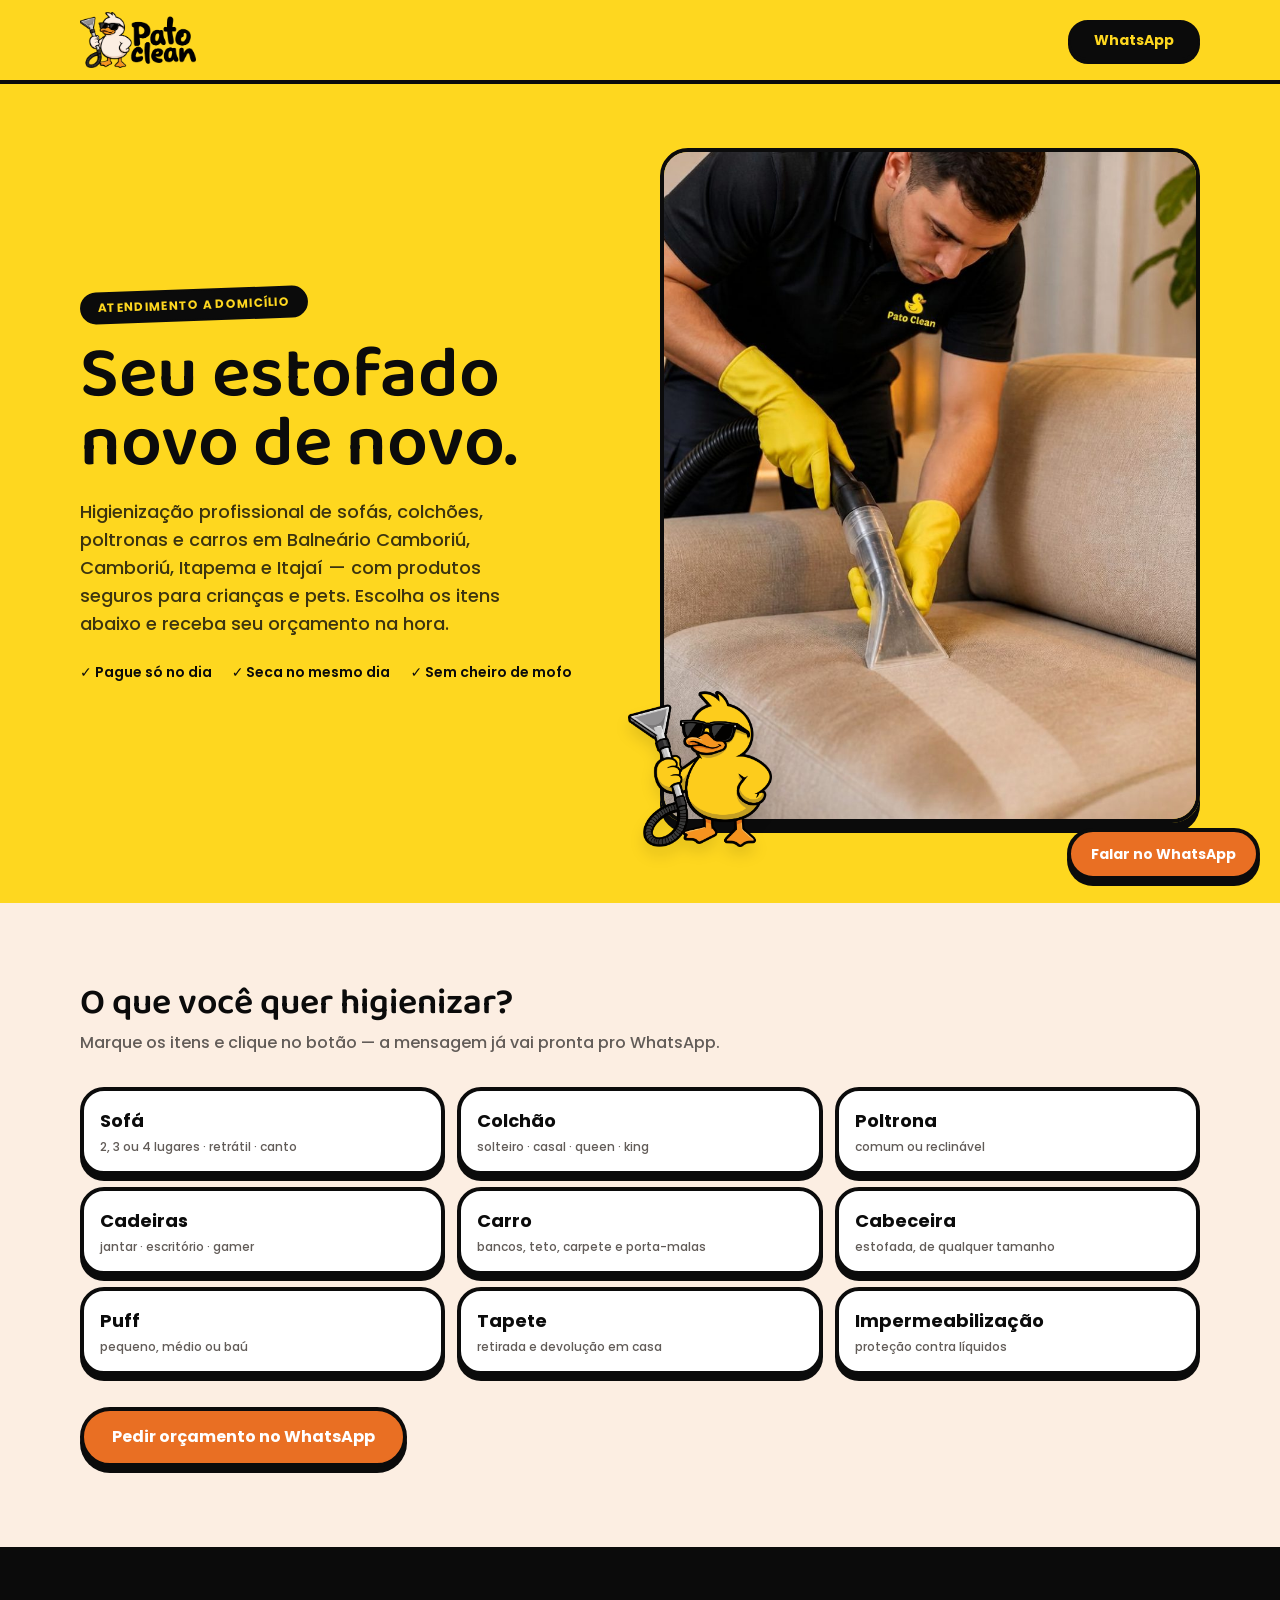
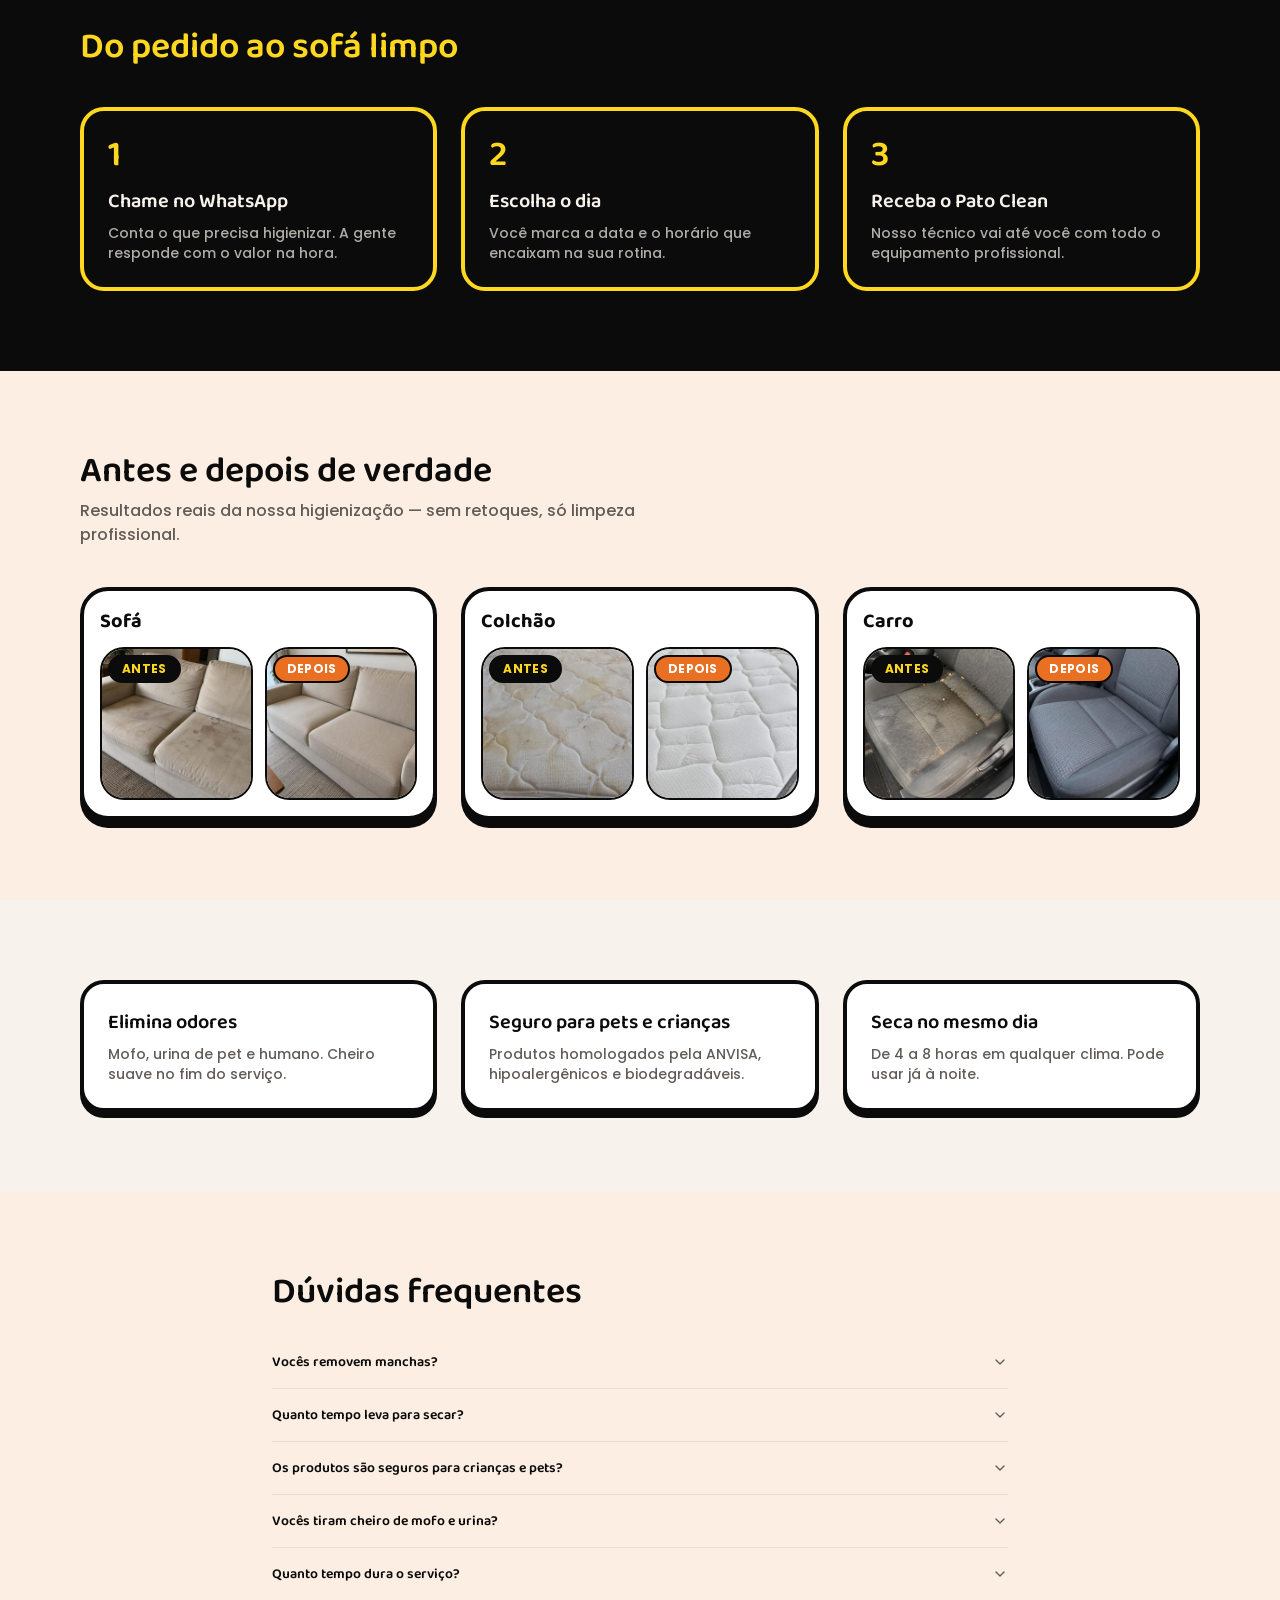
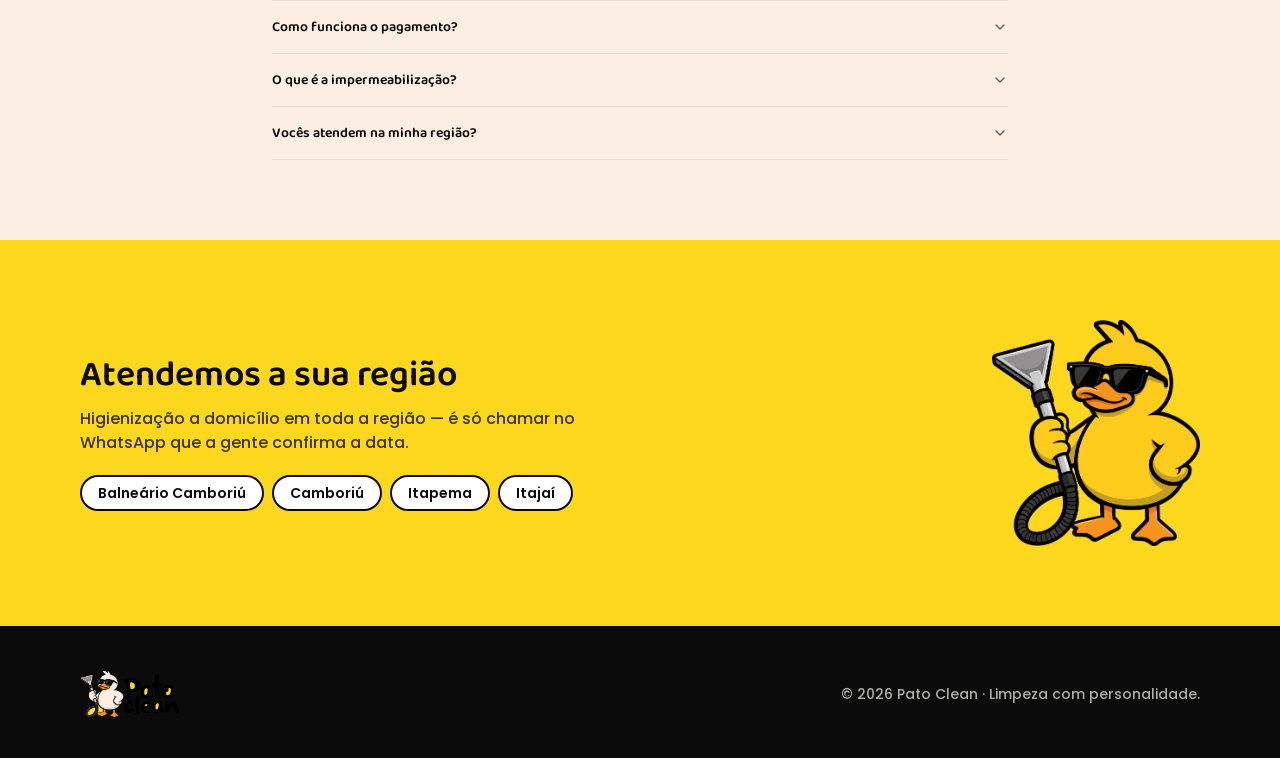
==== commit cdcd1988: "Add files via upload" ====
--- a/index.html
+++ b/index.html
@@ -1,5 +1,5 @@
 <!DOCTYPE html>
-<html lang="pt-BR"><head><meta charset="utf-8"><meta name="viewport" content="width=device-width, initial-scale=1"><link rel="preload" as="image" href="/site-assets/6e965fe93423448b.png"><link rel="preload" as="image" href="/site-assets/e90ccccd4e494a26.jpg" fetchpriority="high"><link rel="stylesheet" href="/assets/styles-BcpAY3Om.css" data-precedence="default"><script src="https://www.googletagmanager.com/gtag/js?id=AW-18436557438" async=""></script><title>Higienização de Estofados em Balneário Camboriú | Pato Clean</title><meta name="description" content="Higienização de sofás, colchões, poltronas, cadeiras e bancos de carro a domicílio em Balneário Camboriú e Camboriú. Seca no mesmo dia. Orçamento rápido no WhatsApp."><meta property="og:title" content="Higienização de Estofados em Balneário Camboriú | Pato Clean"><meta property="og:description" content="Higienização de sofás, colchões, poltronas, cadeiras e bancos de carro a domicílio em Balneário Camboriú e Camboriú. Seca no mesmo dia. Orçamento rápido no WhatsApp."><meta property="og:type" content="website"><meta name="twitter:card" content="summary_large_image"><link rel="icon" href="/favicon.ico" type="image/x-icon"><script>window.dataLayer = window.dataLayer || [];function gtag(){dataLayer.push(arguments);}gtag('js', new Date());gtag('config', 'AW-18436557438');</script><script>function gtag_report_conversion(url){var callback=function(){if(typeof(url)!='undefined'){window.location=url;}};gtag('event','conversion',{'send_to':'AW-18436557438/QHtwCM_JnJ0dEP6UntdE','event_callback':callback});return false;}</script><meta name="twitter:title" content="Higienização de Estofados em Balneário Camboriú | Pato Clean"><meta name="twitter:description" content="Higienização de sofás, colchões, poltronas, cadeiras e bancos de carro a domicílio em Balneário Camboriú e Camboriú. Seca no mesmo dia. Orçamento rápido no WhatsApp."><meta property="og:image" content="https://www.patocleanestofados.com/og-image.jpg"><meta name="twitter:image" content="https://www.patocleanestofados.com/og-image.jpg"><script src="/script.js" defer=""></script><meta name="robots" content="index, follow, max-image-preview:large"><meta name="theme-color" content="#fed71f"><meta name="geo.region" content="BR-SC"><meta name="geo.placename" content="Balneário Camboriú"><meta property="og:site_name" content="Pato Clean"><meta property="og:locale" content="pt_BR"><meta property="og:url" content="https://www.patocleanestofados.com/"><meta property="og:image:width" content="1200"><meta property="og:image:height" content="630"><meta property="og:image:alt" content="Técnico da Pato Clean higienizando um sofá"><link rel="canonical" href="https://www.patocleanestofados.com/"><link rel="apple-touch-icon" href="/apple-touch-icon.png"><script type="application/ld+json">{"@context":"https://schema.org","@graph":[{"@type":"LocalBusiness","@id":"https://www.patocleanestofados.com/#empresa","name":"Pato Clean","alternateName":"Pato Clean Estofados","description":"Higienização e impermeabilização de estofados a domicílio: sofás, colchões, poltronas, cadeiras, tapetes e bancos de carro.","url":"https://www.patocleanestofados.com/","telephone":"+55-47-99782-9540","image":["https://www.patocleanestofados.com/og-image.jpg","https://www.patocleanestofados.com/site-assets/e90ccccd4e494a26.jpg"],"logo":"https://www.patocleanestofados.com/site-assets/6e965fe93423448b.png","address":{"@type":"PostalAddress","addressLocality":"Balneário Camboriú","addressRegion":"SC","addressCountry":"BR"},"areaServed":[{"@type":"City","name":"Balneário Camboriú"},{"@type":"City","name":"Camboriú"}],"contactPoint":{"@type":"ContactPoint","telephone":"+55-47-99782-9540","contactType":"customer service","availableLanguage":"Portuguese"},"hasOfferCatalog":{"@type":"OfferCatalog","name":"Serviços de higienização","itemListElement":[{"@type":"Offer","itemOffered":{"@type":"Service","name":"Higienização de sofá","areaServed":"Balneário Camboriú"}},{"@type":"Offer","itemOffered":{"@type":"Service","name":"Higienização de colchão","areaServed":"Balneário Camboriú"}},{"@type":"Offer","itemOffered":{"@type":"Service","name":"Higienização de poltrona","areaServed":"Balneário Camboriú"}},{"@type":"Offer","itemOffered":{"@type":"Service","name":"Higienização de cadeiras","areaServed":"Balneário Camboriú"}},{"@type":"Offer","itemOffered":{"@type":"Service","name":"Higienização de bancos de carro","areaServed":"Balneário Camboriú"}},{"@type":"Offer","itemOffered":{"@type":"Service","name":"Higienização de cabeceira estofada","areaServed":"Balneário Camboriú"}},{"@type":"Offer","itemOffered":{"@type":"Service","name":"Higienização de puff","areaServed":"Balneário Camboriú"}},{"@type":"Offer","itemOffered":{"@type":"Service","name":"Higienização de tapete","areaServed":"Balneário Camboriú"}},{"@type":"Offer","itemOffered":{"@type":"Service","name":"Impermeabilização de estofados","areaServed":"Balneário Camboriú"}}]}},{"@type":"WebSite","@id":"https://www.patocleanestofados.com/#site","url":"https://www.patocleanestofados.com/","name":"Pato Clean","inLanguage":"pt-BR","publisher":{"@id":"https://www.patocleanestofados.com/#empresa"}},{"@type":"FAQPage","@id":"https://www.patocleanestofados.com/#faq","mainEntity":[{"@type":"Question","name":"Vocês removem manchas?","acceptedAnswer":{"@type":"Answer","text":"Sim. A higienização remove a grande maioria das manchas do dia a dia, como café, refrigerante, gordura, suor e sujeira acumulada. Manchas muito antigas ou de tinta e caneta podem clarear bastante sem sair 100%. Mande uma foto pelo WhatsApp que a gente avalia antes."}},{"@type":"Question","name":"Quanto tempo leva para secar?","acceptedAnswer":{"@type":"Answer","text":"De 4 a 8 horas, dependendo do tecido, da ventilação e do clima. Na maioria dos casos você já pode usar o estofado à noite."}},{"@type":"Question","name":"Os produtos são seguros para crianças e pets?","acceptedAnswer":{"@type":"Answer","text":"Sim. Usamos produtos homologados pela ANVISA, hipoalergênicos e biodegradáveis, seguros para crianças, pets e pessoas com alergia."}},{"@type":"Question","name":"Vocês tiram cheiro de mofo e urina?","acceptedAnswer":{"@type":"Answer","text":"Sim. Eliminamos odores de mofo e de urina de pet e humana, tratando a origem do cheiro, não só disfarçando. O estofado fica com um cheiro suave no fim do serviço."}},{"@type":"Question","name":"Quanto tempo dura o serviço?","acceptedAnswer":{"@type":"Answer","text":"Depende da quantidade e do tamanho das peças. Um sofá costuma levar de 1 a 2 horas. Quando você pedir o orçamento, a gente já informa o tempo estimado."}},{"@type":"Question","name":"Como funciona o pagamento?","acceptedAnswer":{"@type":"Answer","text":"Você só paga no dia, depois do serviço feito. As formas de pagamento são combinadas pelo WhatsApp na hora do orçamento."}},{"@type":"Question","name":"O que é a impermeabilização?","acceptedAnswer":{"@type":"Answer","text":"É uma proteção aplicada depois da limpeza que faz líquidos escorrerem em vez de penetrar no tecido. Ajuda a evitar manchas e facilita a limpeza do dia a dia."}},{"@type":"Question","name":"Vocês atendem na minha região?","acceptedAnswer":{"@type":"Answer","text":"Atendemos a domicílio em Balneário Camboriú e Camboriú. Se você está em outra cidade próxima, chame no WhatsApp que a gente confirma a disponibilidade."}}]}]}</script></head><body><!--$--><style>img, video { max-width: none; }
+<html lang="pt-BR"><head><meta charset="utf-8"><meta name="viewport" content="width=device-width, initial-scale=1"><link rel="preload" as="image" href="/site-assets/6e965fe93423448b.png"><link rel="preload" as="image" href="/site-assets/e90ccccd4e494a26.jpg" fetchpriority="high"><link rel="stylesheet" href="/assets/styles-BcpAY3Om.css" data-precedence="default"><script src="https://www.googletagmanager.com/gtag/js?id=AW-18436557438" async=""></script><title>Higienização de Estofados em Balneário Camboriú | Pato Clean</title><meta name="description" content="Higienização de sofás, colchões, poltronas, cadeiras e bancos de carro a domicílio em Balneário Camboriú, Camboriú, Itapema e Itajaí. Seca no mesmo dia. Orçamento no WhatsApp."><meta property="og:title" content="Higienização de Estofados em Balneário Camboriú | Pato Clean"><meta property="og:description" content="Higienização de sofás, colchões, poltronas, cadeiras e bancos de carro a domicílio em Balneário Camboriú, Camboriú, Itapema e Itajaí. Seca no mesmo dia. Orçamento no WhatsApp."><meta property="og:type" content="website"><meta name="twitter:card" content="summary_large_image"><link rel="icon" href="/favicon.ico" type="image/x-icon"><script>window.dataLayer = window.dataLayer || [];function gtag(){dataLayer.push(arguments);}gtag('js', new Date());gtag('config', 'AW-18436557438');</script><script>function gtag_report_conversion(url){var callback=function(){if(typeof(url)!='undefined'){window.location=url;}};gtag('event','conversion',{'send_to':'AW-18436557438/QHtwCM_JnJ0dEP6UntdE','event_callback':callback});return false;}</script><meta name="twitter:title" content="Higienização de Estofados em Balneário Camboriú | Pato Clean"><meta name="twitter:description" content="Higienização de sofás, colchões, poltronas, cadeiras e bancos de carro a domicílio em Balneário Camboriú, Camboriú, Itapema e Itajaí. Seca no mesmo dia. Orçamento no WhatsApp."><meta property="og:image" content="https://www.patocleanestofados.com/og-image.jpg"><meta name="twitter:image" content="https://www.patocleanestofados.com/og-image.jpg"><script src="/script.js" defer=""></script><meta name="robots" content="index, follow, max-image-preview:large"><meta name="theme-color" content="#fed71f"><meta name="geo.region" content="BR-SC"><meta name="geo.placename" content="Balneário Camboriú"><meta property="og:site_name" content="Pato Clean"><meta property="og:locale" content="pt_BR"><meta property="og:url" content="https://www.patocleanestofados.com/"><meta property="og:image:width" content="1200"><meta property="og:image:height" content="630"><meta property="og:image:alt" content="Técnico da Pato Clean higienizando um sofá"><link rel="canonical" href="https://www.patocleanestofados.com/"><link rel="apple-touch-icon" href="/apple-touch-icon.png"><script type="application/ld+json">{"@context":"https://schema.org","@graph":[{"@type":"LocalBusiness","@id":"https://www.patocleanestofados.com/#empresa","name":"Pato Clean","alternateName":"Pato Clean Estofados","description":"Higienização e impermeabilização de estofados a domicílio: sofás, colchões, poltronas, cadeiras, tapetes e bancos de carro.","url":"https://www.patocleanestofados.com/","telephone":"+55-47-99782-9540","image":["https://www.patocleanestofados.com/og-image.jpg","https://www.patocleanestofados.com/site-assets/e90ccccd4e494a26.jpg"],"logo":"https://www.patocleanestofados.com/site-assets/6e965fe93423448b.png","address":{"@type":"PostalAddress","addressLocality":"Balneário Camboriú","addressRegion":"SC","addressCountry":"BR"},"areaServed":[{"@type":"City","name":"Balneário Camboriú"},{"@type":"City","name":"Camboriú"},{"@type":"City","name":"Itapema"},{"@type":"City","name":"Itajaí"}],"contactPoint":{"@type":"ContactPoint","telephone":"+55-47-99782-9540","contactType":"customer service","availableLanguage":"Portuguese"},"hasOfferCatalog":{"@type":"OfferCatalog","name":"Serviços de higienização","itemListElement":[{"@type":"Offer","itemOffered":{"@type":"Service","name":"Higienização de sofá","areaServed":[{"@type":"City","name":"Balneário Camboriú"},{"@type":"City","name":"Camboriú"},{"@type":"City","name":"Itapema"},{"@type":"City","name":"Itajaí"}]}},{"@type":"Offer","itemOffered":{"@type":"Service","name":"Higienização de colchão","areaServed":[{"@type":"City","name":"Balneário Camboriú"},{"@type":"City","name":"Camboriú"},{"@type":"City","name":"Itapema"},{"@type":"City","name":"Itajaí"}]}},{"@type":"Offer","itemOffered":{"@type":"Service","name":"Higienização de poltrona","areaServed":[{"@type":"City","name":"Balneário Camboriú"},{"@type":"City","name":"Camboriú"},{"@type":"City","name":"Itapema"},{"@type":"City","name":"Itajaí"}]}},{"@type":"Offer","itemOffered":{"@type":"Service","name":"Higienização de cadeiras","areaServed":[{"@type":"City","name":"Balneário Camboriú"},{"@type":"City","name":"Camboriú"},{"@type":"City","name":"Itapema"},{"@type":"City","name":"Itajaí"}]}},{"@type":"Offer","itemOffered":{"@type":"Service","name":"Higienização de bancos de carro","areaServed":[{"@type":"City","name":"Balneário Camboriú"},{"@type":"City","name":"Camboriú"},{"@type":"City","name":"Itapema"},{"@type":"City","name":"Itajaí"}]}},{"@type":"Offer","itemOffered":{"@type":"Service","name":"Higienização de cabeceira estofada","areaServed":[{"@type":"City","name":"Balneário Camboriú"},{"@type":"City","name":"Camboriú"},{"@type":"City","name":"Itapema"},{"@type":"City","name":"Itajaí"}]}},{"@type":"Offer","itemOffered":{"@type":"Service","name":"Higienização de puff","areaServed":[{"@type":"City","name":"Balneário Camboriú"},{"@type":"City","name":"Camboriú"},{"@type":"City","name":"Itapema"},{"@type":"City","name":"Itajaí"}]}},{"@type":"Offer","itemOffered":{"@type":"Service","name":"Higienização de tapete","areaServed":[{"@type":"City","name":"Balneário Camboriú"},{"@type":"City","name":"Camboriú"},{"@type":"City","name":"Itapema"},{"@type":"City","name":"Itajaí"}]}},{"@type":"Offer","itemOffered":{"@type":"Service","name":"Impermeabilização de estofados","areaServed":[{"@type":"City","name":"Balneário Camboriú"},{"@type":"City","name":"Camboriú"},{"@type":"City","name":"Itapema"},{"@type":"City","name":"Itajaí"}]}}]}},{"@type":"WebSite","@id":"https://www.patocleanestofados.com/#site","url":"https://www.patocleanestofados.com/","name":"Pato Clean","inLanguage":"pt-BR","publisher":{"@id":"https://www.patocleanestofados.com/#empresa"}},{"@type":"FAQPage","@id":"https://www.patocleanestofados.com/#faq","mainEntity":[{"@type":"Question","name":"Vocês removem manchas?","acceptedAnswer":{"@type":"Answer","text":"Sim. A higienização remove a grande maioria das manchas do dia a dia, como café, refrigerante, gordura, suor e sujeira acumulada. Manchas muito antigas ou de tinta e caneta podem clarear bastante sem sair 100%. Mande uma foto pelo WhatsApp que a gente avalia antes."}},{"@type":"Question","name":"Quanto tempo leva para secar?","acceptedAnswer":{"@type":"Answer","text":"De 4 a 8 horas, dependendo do tecido, da ventilação e do clima. Na maioria dos casos você já pode usar o estofado à noite."}},{"@type":"Question","name":"Os produtos são seguros para crianças e pets?","acceptedAnswer":{"@type":"Answer","text":"Sim. Usamos produtos homologados pela ANVISA, hipoalergênicos e biodegradáveis, seguros para crianças, pets e pessoas com alergia."}},{"@type":"Question","name":"Vocês tiram cheiro de mofo e urina?","acceptedAnswer":{"@type":"Answer","text":"Sim. Eliminamos odores de mofo e de urina de pet e humana, tratando a origem do cheiro, não só disfarçando. O estofado fica com um cheiro suave no fim do serviço."}},{"@type":"Question","name":"Quanto tempo dura o serviço?","acceptedAnswer":{"@type":"Answer","text":"Depende da quantidade e do tamanho das peças. Um sofá costuma levar de 1 a 2 horas. Quando você pedir o orçamento, a gente já informa o tempo estimado."}},{"@type":"Question","name":"Como funciona o pagamento?","acceptedAnswer":{"@type":"Answer","text":"Você só paga no dia, depois do serviço feito. As formas de pagamento são combinadas pelo WhatsApp na hora do orçamento."}},{"@type":"Question","name":"O que é a impermeabilização?","acceptedAnswer":{"@type":"Answer","text":"É uma proteção aplicada depois da limpeza que faz líquidos escorrerem em vez de penetrar no tecido. Ajuda a evitar manchas e facilita a limpeza do dia a dia."}},{"@type":"Question","name":"Vocês atendem na minha região?","acceptedAnswer":{"@type":"Answer","text":"Atendemos a domicílio em Balneário Camboriú, Camboriú, Itapema e Itajaí. Se você está em outra cidade próxima, chame no WhatsApp que a gente confirma a disponibilidade."}}]}]}</script></head><body><!--$--><style>img, video { max-width: none; }
 
 @layer properties {
   @supports (((-webkit-hyphens:none)) and (not (margin-trim:inline))) or ((-moz-orient:inline) and (not (color:rgb(from red r g b)))) {
@@ -1209,4 +1209,4 @@
 .bb-custom-select-option:hover, .bb-custom-select-option.bb-has-focus { background-color: rgb(240, 249, 250); }
 .bb-custom-select-option.bb-is-selected { background-color: rgb(233, 236, 239); }
 
-</style><div class="min-h-screen bg-background"><header class="sticky top-0 z-40 border-b-4 border-ink bg-primary"><div class="mx-auto flex max-w-6xl items-center justify-between gap-4 px-4 py-3"><img src="/site-assets/6e965fe93423448b.png" alt="Pato Clean" width="1871" height="905" class="h-11 w-auto sm:h-14" decoding="async"><a class="rounded-full border-2 border-ink bg-ink px-4 py-2 text-sm font-bold text-primary shadow-[0_4px_0_0_var(--ink)] transition-transform hover:-translate-y-0.5 sm:px-6" href="https://wa.me/5547997829540?text=Ol%C3%A1%2C%20Pato%20Clean!%20%F0%9F%A6%86%0AQuero%20um%20or%C3%A7amento%20de%20higieniza%C3%A7%C3%A3o.%0APode%20me%20passar%20valor%20e%20disponibilidade%3F" rel="noopener noreferrer" target="_blank">WhatsApp</a></div></header><section class="relative overflow-hidden bg-primary"><div class="mx-auto grid max-w-6xl gap-10 px-4 pb-14 pt-10 md:grid-cols-2 md:items-center md:pb-20 md:pt-16"><div><span class="inline-block -rotate-2 rounded-full border-2 border-ink bg-ink px-4 py-1.5 text-xs font-bold uppercase tracking-wide text-primary">Atendimento a domicílio</span><h1 class="mt-5 text-5xl leading-[0.95] text-ink sm:text-6xl md:text-7xl">Seu estofado<br>novo de novo.</h1><p class="mt-5 max-w-md text-base font-medium text-ink/80 sm:text-lg">Higienização profissional de sofás, colchões, poltronas e carros em Balneário Camboriú e Camboriú — com produtos seguros para crianças e pets. Escolha os itens abaixo e receba seu orçamento na hora.</p><ul class="mt-6 flex flex-wrap gap-x-5 gap-y-2 text-sm font-semibold text-ink"><li>✓ Pague só no dia</li><li>✓ Seca no mesmo dia</li><li>✓ Sem cheiro de mofo</li></ul></div><div class="relative"><img src="/site-assets/e90ccccd4e494a26.jpg" alt="Técnico da Pato Clean higienizando um sofá com uniforme oficial" width="900" height="1117" class="aspect-[4/5] w-full rounded-3xl border-4 border-ink object-cover shadow-[0_10px_0_0_var(--ink)]" decoding="async" fetchpriority="high"><img src="/site-assets/e997d918af485c44.png" alt="" aria-hidden="true" width="962" height="1046" class="pointer-events-none absolute -bottom-6 -left-8 w-28 drop-shadow-xl sm:w-36" loading="lazy" decoding="async"></div></div></section><section id="servicos" class="bg-cream py-14 md:py-20"><div class="mx-auto max-w-6xl px-4"><h2 class="text-3xl text-ink sm:text-4xl">O que você quer higienizar?</h2><p class="mt-2 font-medium text-muted-foreground">Marque os itens e clique no botão — a mensagem já vai pronta pro WhatsApp.</p><div class="mt-8 grid grid-cols-2 gap-3 sm:grid-cols-3 lg:grid-cols-3"><button type="button" aria-pressed="false" class="rounded-2xl border-4 border-ink p-4 text-left transition-transform hover:-translate-y-1 bg-card shadow-[0_6px_0_0_var(--ink)]"><span class="block text-lg font-bold text-ink">Sofá</span><span class="mt-1 block text-xs font-medium text-muted-foreground">2, 3 ou 4 lugares · retrátil · canto</span></button><button type="button" aria-pressed="false" class="rounded-2xl border-4 border-ink p-4 text-left transition-transform hover:-translate-y-1 bg-card shadow-[0_6px_0_0_var(--ink)]"><span class="block text-lg font-bold text-ink">Colchão</span><span class="mt-1 block text-xs font-medium text-muted-foreground">solteiro · casal · queen · king</span></button><button type="button" aria-pressed="false" class="rounded-2xl border-4 border-ink p-4 text-left transition-transform hover:-translate-y-1 bg-card shadow-[0_6px_0_0_var(--ink)]"><span class="block text-lg font-bold text-ink">Poltrona</span><span class="mt-1 block text-xs font-medium text-muted-foreground">comum ou reclinável</span></button><button type="button" aria-pressed="false" class="rounded-2xl border-4 border-ink p-4 text-left transition-transform hover:-translate-y-1 bg-card shadow-[0_6px_0_0_var(--ink)]"><span class="block text-lg font-bold text-ink">Cadeiras</span><span class="mt-1 block text-xs font-medium text-muted-foreground">jantar · escritório · gamer</span></button><button type="button" aria-pressed="false" class="rounded-2xl border-4 border-ink p-4 text-left transition-transform hover:-translate-y-1 bg-card shadow-[0_6px_0_0_var(--ink)]"><span class="block text-lg font-bold text-ink">Carro</span><span class="mt-1 block text-xs font-medium text-muted-foreground">bancos, teto, carpete e porta-malas</span></button><button type="button" aria-pressed="false" class="rounded-2xl border-4 border-ink p-4 text-left transition-transform hover:-translate-y-1 bg-card shadow-[0_6px_0_0_var(--ink)]"><span class="block text-lg font-bold text-ink">Cabeceira</span><span class="mt-1 block text-xs font-medium text-muted-foreground">estofada, de qualquer tamanho</span></button><button type="button" aria-pressed="false" class="rounded-2xl border-4 border-ink p-4 text-left transition-transform hover:-translate-y-1 bg-card shadow-[0_6px_0_0_var(--ink)]"><span class="block text-lg font-bold text-ink">Puff</span><span class="mt-1 block text-xs font-medium text-muted-foreground">pequeno, médio ou baú</span></button><button type="button" aria-pressed="false" class="rounded-2xl border-4 border-ink p-4 text-left transition-transform hover:-translate-y-1 bg-card shadow-[0_6px_0_0_var(--ink)]"><span class="block text-lg font-bold text-ink">Tapete</span><span class="mt-1 block text-xs font-medium text-muted-foreground">retirada e devolução em casa</span></button><button type="button" aria-pressed="false" class="rounded-2xl border-4 border-ink p-4 text-left transition-transform hover:-translate-y-1 bg-card shadow-[0_6px_0_0_var(--ink)]"><span class="block text-lg font-bold text-ink">Impermeabilização</span><span class="mt-1 block text-xs font-medium text-muted-foreground">proteção contra líquidos</span></button></div><a class="mt-8 inline-flex items-center gap-2 rounded-full border-4 border-ink bg-accent px-7 py-3.5 text-base font-bold text-accent-foreground shadow-[0_6px_0_0_var(--ink)] transition-transform hover:-translate-y-1" href="https://wa.me/5547997829540?text=Ol%C3%A1%2C%20Pato%20Clean!%20%F0%9F%A6%86%0AQuero%20um%20or%C3%A7amento%20de%20higieniza%C3%A7%C3%A3o.%0APode%20me%20passar%20valor%20e%20disponibilidade%3F" rel="noopener noreferrer" target="_blank">Pedir orçamento no WhatsApp</a></div></section><section class="bg-ink py-14 text-ink-foreground md:py-20"><div class="mx-auto max-w-6xl px-4"><h2 class="text-3xl text-primary sm:text-4xl">Do pedido ao sofá limpo</h2><div class="mt-10 grid gap-6 md:grid-cols-3"><div class="rounded-2xl border-4 border-primary p-6"><span class="font-display text-4xl text-primary">1</span><h3 class="mt-3 text-xl text-ink-foreground">Chame no WhatsApp</h3><p class="mt-2 text-sm font-medium text-ink-foreground/70">Conta o que precisa higienizar. A gente responde com o valor na hora.</p></div><div class="rounded-2xl border-4 border-primary p-6"><span class="font-display text-4xl text-primary">2</span><h3 class="mt-3 text-xl text-ink-foreground">Escolha o dia</h3><p class="mt-2 text-sm font-medium text-ink-foreground/70">Você marca a data e o horário que encaixam na sua rotina.</p></div><div class="rounded-2xl border-4 border-primary p-6"><span class="font-display text-4xl text-primary">3</span><h3 class="mt-3 text-xl text-ink-foreground">Receba o Pato Clean</h3><p class="mt-2 text-sm font-medium text-ink-foreground/70">Nosso técnico vai até você com todo o equipamento profissional.</p></div></div></div></section><section id="antes-e-depois" class="bg-cream py-14 md:py-20"><div class="mx-auto max-w-6xl px-4"><h2 class="text-3xl text-ink sm:text-4xl">Antes e depois de verdade</h2><p class="mt-2 max-w-xl font-medium text-muted-foreground">Resultados reais da nossa higienização — sem retoques, só limpeza profissional.</p><div class="mt-10 grid gap-6 md:grid-cols-3"><div class="rounded-3xl border-4 border-ink bg-card p-4 shadow-[0_8px_0_0_var(--ink)]"><h3 class="text-xl font-bold text-ink">Sofá</h3><div class="mt-3 grid grid-cols-2 gap-3"><figure class="relative"><img src="/site-assets/sofa-antes.jpg" alt="Sofá sujo antes da higienização da Pato Clean em Balneário Camboriú" width="1024" height="1024" loading="lazy" class="aspect-square w-full rounded-2xl border-2 border-ink object-cover" decoding="async"><figcaption class="absolute left-2 top-2 rounded-full border-2 border-ink bg-ink px-3 py-1 text-xs font-bold uppercase tracking-wide text-primary">Antes</figcaption></figure><figure class="relative"><img src="/site-assets/sofa-depois.jpg" alt="Sofá limpo depois da higienização da Pato Clean em Balneário Camboriú" width="1024" height="1024" loading="lazy" class="aspect-square w-full rounded-2xl border-2 border-ink object-cover" decoding="async"><figcaption class="absolute left-2 top-2 rounded-full border-2 border-ink bg-accent px-3 py-1 text-xs font-bold uppercase tracking-wide text-accent-foreground">Depois</figcaption></figure></div></div><div class="rounded-3xl border-4 border-ink bg-card p-4 shadow-[0_8px_0_0_var(--ink)]"><h3 class="text-xl font-bold text-ink">Colchão</h3><div class="mt-3 grid grid-cols-2 gap-3"><figure class="relative"><img src="/site-assets/colchao-antes.jpg" alt="Colchão sujo antes da higienização da Pato Clean em Balneário Camboriú" width="1024" height="1024" loading="lazy" class="aspect-square w-full rounded-2xl border-2 border-ink object-cover" decoding="async"><figcaption class="absolute left-2 top-2 rounded-full border-2 border-ink bg-ink px-3 py-1 text-xs font-bold uppercase tracking-wide text-primary">Antes</figcaption></figure><figure class="relative"><img src="/site-assets/colchao-depois.jpg" alt="Colchão limpo depois da higienização da Pato Clean em Balneário Camboriú" width="1024" height="1024" loading="lazy" class="aspect-square w-full rounded-2xl border-2 border-ink object-cover" decoding="async"><figcaption class="absolute left-2 top-2 rounded-full border-2 border-ink bg-accent px-3 py-1 text-xs font-bold uppercase tracking-wide text-accent-foreground">Depois</figcaption></figure></div></div><div class="rounded-3xl border-4 border-ink bg-card p-4 shadow-[0_8px_0_0_var(--ink)]"><h3 class="text-xl font-bold text-ink">Carro</h3><div class="mt-3 grid grid-cols-2 gap-3"><figure class="relative"><img src="/site-assets/carro-antes.jpg" alt="Banco de carro sujo antes da higienização da Pato Clean em Balneário Camboriú" width="1024" height="1024" loading="lazy" class="aspect-square w-full rounded-2xl border-2 border-ink object-cover" decoding="async"><figcaption class="absolute left-2 top-2 rounded-full border-2 border-ink bg-ink px-3 py-1 text-xs font-bold uppercase tracking-wide text-primary">Antes</figcaption></figure><figure class="relative"><img src="/site-assets/carro-depois.jpg" alt="Banco de carro limpo depois da higienização da Pato Clean em Balneário Camboriú" width="1024" height="1024" loading="lazy" class="aspect-square w-full rounded-2xl border-2 border-ink object-cover" decoding="async"><figcaption class="absolute left-2 top-2 rounded-full border-2 border-ink bg-accent px-3 py-1 text-xs font-bold uppercase tracking-wide text-accent-foreground">Depois</figcaption></figure></div></div></div></div></section><section class="bg-background py-14 md:py-20"><div class="mx-auto grid max-w-6xl gap-6 px-4 md:grid-cols-3"><div class="rounded-2xl border-4 border-ink bg-card p-6 shadow-[0_6px_0_0_var(--ink)]"><h3 class="text-xl text-ink">Elimina odores</h3><p class="mt-2 text-sm font-medium text-muted-foreground">Mofo, urina de pet e humano. Cheiro suave no fim do serviço.</p></div><div class="rounded-2xl border-4 border-ink bg-card p-6 shadow-[0_6px_0_0_var(--ink)]"><h3 class="text-xl text-ink">Seguro para pets e crianças</h3><p class="mt-2 text-sm font-medium text-muted-foreground">Produtos homologados pela ANVISA, hipoalergênicos e biodegradáveis.</p></div><div class="rounded-2xl border-4 border-ink bg-card p-6 shadow-[0_6px_0_0_var(--ink)]"><h3 class="text-xl text-ink">Seca no mesmo dia</h3><p class="mt-2 text-sm font-medium text-muted-foreground">De 4 a 8 horas em qualquer clima. Pode usar já à noite.</p></div></div></section><section class="bg-cream py-14 md:py-20"><div class="mx-auto max-w-3xl px-4"><h2 class="text-3xl text-ink sm:text-4xl">Dúvidas frequentes</h2><div class="mt-6" data-orientation="vertical"><div data-state="closed" data-orientation="vertical" class="border-b"><h3 data-orientation="vertical" data-state="closed" class="flex"><button type="button" aria-expanded="false" data-state="closed" data-orientation="vertical" id="radix-_R_36aq_" class="flex flex-1 items-center justify-between py-4 text-sm cursor-pointer transition-all hover:underline [&amp;[data-state=open]&gt;svg]:rotate-180 text-left font-semibold text-ink" data-radix-collection-item="">Vocês removem manchas?<svg viewBox="0 0 24 24" fill="none" stroke="currentColor" stroke-width="2" stroke-linecap="round" stroke-linejoin="round" class="lucide lucide-chevron-down h-4 w-4 shrink-0 text-muted-foreground transition-transform duration-200" aria-hidden="true" xmlns="http://www.w3.org/2000/svg" width="24" height="24"><path d="m6 9 6 6 6-6"></path></svg></button></h3><div data-state="closed" id="radix-_R_136aq_" hidden="" role="region" aria-labelledby="radix-_R_36aq_" data-orientation="vertical" class="overflow-hidden text-sm data-[state=closed]:animate-accordion-up data-[state=open]:animate-accordion-down" style="--radix-accordion-content-height:var(--radix-collapsible-content-height);--radix-accordion-content-width:var(--radix-collapsible-content-width)"><div class="pb-4 pt-0 text-sm text-muted-foreground">Sim. A higienização remove a grande maioria das manchas do dia a dia, como café, refrigerante, gordura, suor e sujeira acumulada. Manchas muito antigas ou de tinta e caneta podem clarear bastante sem sair 100%. Mande uma foto pelo WhatsApp que a gente avalia antes.</div></div></div><div data-state="closed" data-orientation="vertical" class="border-b"><h3 data-orientation="vertical" data-state="closed" class="flex"><button type="button" aria-expanded="false" data-state="closed" data-orientation="vertical" id="radix-_R_56aq_" class="flex flex-1 items-center justify-between py-4 text-sm cursor-pointer transition-all hover:underline [&amp;[data-state=open]&gt;svg]:rotate-180 text-left font-semibold text-ink" data-radix-collection-item="">Quanto tempo leva para secar?<svg viewBox="0 0 24 24" fill="none" stroke="currentColor" stroke-width="2" stroke-linecap="round" stroke-linejoin="round" class="lucide lucide-chevron-down h-4 w-4 shrink-0 text-muted-foreground transition-transform duration-200" aria-hidden="true" xmlns="http://www.w3.org/2000/svg" width="24" height="24"><path d="m6 9 6 6 6-6"></path></svg></button></h3><div data-state="closed" id="radix-_R_156aq_" hidden="" role="region" aria-labelledby="radix-_R_56aq_" data-orientation="vertical" class="overflow-hidden text-sm data-[state=closed]:animate-accordion-up data-[state=open]:animate-accordion-down" style="--radix-accordion-content-height:var(--radix-collapsible-content-height);--radix-accordion-content-width:var(--radix-collapsible-content-width)"><div class="pb-4 pt-0 text-sm text-muted-foreground">De 4 a 8 horas, dependendo do tecido, da ventilação e do clima. Na maioria dos casos você já pode usar o estofado à noite.</div></div></div><div data-state="closed" data-orientation="vertical" class="border-b"><h3 data-orientation="vertical" data-state="closed" class="flex"><button type="button" aria-expanded="false" data-state="closed" data-orientation="vertical" id="radix-_R_76aq_" class="flex flex-1 items-center justify-between py-4 text-sm cursor-pointer transition-all hover:underline [&amp;[data-state=open]&gt;svg]:rotate-180 text-left font-semibold text-ink" data-radix-collection-item="">Os produtos são seguros para crianças e pets?<svg viewBox="0 0 24 24" fill="none" stroke="currentColor" stroke-width="2" stroke-linecap="round" stroke-linejoin="round" class="lucide lucide-chevron-down h-4 w-4 shrink-0 text-muted-foreground transition-transform duration-200" aria-hidden="true" xmlns="http://www.w3.org/2000/svg" width="24" height="24"><path d="m6 9 6 6 6-6"></path></svg></button></h3><div data-state="closed" id="radix-_R_176aq_" hidden="" role="region" aria-labelledby="radix-_R_76aq_" data-orientation="vertical" class="overflow-hidden text-sm data-[state=closed]:animate-accordion-up data-[state=open]:animate-accordion-down" style="--radix-accordion-content-height:var(--radix-collapsible-content-height);--radix-accordion-content-width:var(--radix-collapsible-content-width)"><div class="pb-4 pt-0 text-sm text-muted-foreground">Sim. Usamos produtos homologados pela ANVISA, hipoalergênicos e biodegradáveis, seguros para crianças, pets e pessoas com alergia.</div></div></div><div data-state="closed" data-orientation="vertical" class="border-b"><h3 data-orientation="vertical" data-state="closed" class="flex"><button type="button" aria-expanded="false" data-state="closed" data-orientation="vertical" id="radix-_R_96aq_" class="flex flex-1 items-center justify-between py-4 text-sm cursor-pointer transition-all hover:underline [&amp;[data-state=open]&gt;svg]:rotate-180 text-left font-semibold text-ink" data-radix-collection-item="">Vocês tiram cheiro de mofo e urina?<svg viewBox="0 0 24 24" fill="none" stroke="currentColor" stroke-width="2" stroke-linecap="round" stroke-linejoin="round" class="lucide lucide-chevron-down h-4 w-4 shrink-0 text-muted-foreground transition-transform duration-200" aria-hidden="true" xmlns="http://www.w3.org/2000/svg" width="24" height="24"><path d="m6 9 6 6 6-6"></path></svg></button></h3><div data-state="closed" id="radix-_R_196aq_" hidden="" role="region" aria-labelledby="radix-_R_96aq_" data-orientation="vertical" class="overflow-hidden text-sm data-[state=closed]:animate-accordion-up data-[state=open]:animate-accordion-down" style="--radix-accordion-content-height:var(--radix-collapsible-content-height);--radix-accordion-content-width:var(--radix-collapsible-content-width)"><div class="pb-4 pt-0 text-sm text-muted-foreground">Sim. Eliminamos odores de mofo e de urina de pet e humana, tratando a origem do cheiro, não só disfarçando. O estofado fica com um cheiro suave no fim do serviço.</div></div></div><div data-state="closed" data-orientation="vertical" class="border-b"><h3 data-orientation="vertical" data-state="closed" class="flex"><button type="button" aria-expanded="false" data-state="closed" data-orientation="vertical" id="radix-_R_b6aq_" class="flex flex-1 items-center justify-between py-4 text-sm cursor-pointer transition-all hover:underline [&amp;[data-state=open]&gt;svg]:rotate-180 text-left font-semibold text-ink" data-radix-collection-item="">Quanto tempo dura o serviço?<svg viewBox="0 0 24 24" fill="none" stroke="currentColor" stroke-width="2" stroke-linecap="round" stroke-linejoin="round" class="lucide lucide-chevron-down h-4 w-4 shrink-0 text-muted-foreground transition-transform duration-200" aria-hidden="true" xmlns="http://www.w3.org/2000/svg" width="24" height="24"><path d="m6 9 6 6 6-6"></path></svg></button></h3><div data-state="closed" id="radix-_R_1b6aq_" hidden="" role="region" aria-labelledby="radix-_R_b6aq_" data-orientation="vertical" class="overflow-hidden text-sm data-[state=closed]:animate-accordion-up data-[state=open]:animate-accordion-down" style="--radix-accordion-content-height:var(--radix-collapsible-content-height);--radix-accordion-content-width:var(--radix-collapsible-content-width)"><div class="pb-4 pt-0 text-sm text-muted-foreground">Depende da quantidade e do tamanho das peças. Um sofá costuma levar de 1 a 2 horas. Quando você pedir o orçamento, a gente já informa o tempo estimado.</div></div></div><div data-state="closed" data-orientation="vertical" class="border-b"><h3 data-orientation="vertical" data-state="closed" class="flex"><button type="button" aria-expanded="false" data-state="closed" data-orientation="vertical" id="radix-_R_d6aq_" class="flex flex-1 items-center justify-between py-4 text-sm cursor-pointer transition-all hover:underline [&amp;[data-state=open]&gt;svg]:rotate-180 text-left font-semibold text-ink" data-radix-collection-item="">Como funciona o pagamento?<svg viewBox="0 0 24 24" fill="none" stroke="currentColor" stroke-width="2" stroke-linecap="round" stroke-linejoin="round" class="lucide lucide-chevron-down h-4 w-4 shrink-0 text-muted-foreground transition-transform duration-200" aria-hidden="true" xmlns="http://www.w3.org/2000/svg" width="24" height="24"><path d="m6 9 6 6 6-6"></path></svg></button></h3><div data-state="closed" id="radix-_R_1d6aq_" hidden="" role="region" aria-labelledby="radix-_R_d6aq_" data-orientation="vertical" class="overflow-hidden text-sm data-[state=closed]:animate-accordion-up data-[state=open]:animate-accordion-down" style="--radix-accordion-content-height:var(--radix-collapsible-content-height);--radix-accordion-content-width:var(--radix-collapsible-content-width)"><div class="pb-4 pt-0 text-sm text-muted-foreground">Você só paga no dia, depois do serviço feito. As formas de pagamento são combinadas pelo WhatsApp na hora do orçamento.</div></div></div><div data-state="closed" data-orientation="vertical" class="border-b"><h3 data-orientation="vertical" data-state="closed" class="flex"><button type="button" aria-expanded="false" data-state="closed" data-orientation="vertical" id="radix-_R_f6aq_" class="flex flex-1 items-center justify-between py-4 text-sm cursor-pointer transition-all hover:underline [&amp;[data-state=open]&gt;svg]:rotate-180 text-left font-semibold text-ink" data-radix-collection-item="">O que é a impermeabilização?<svg viewBox="0 0 24 24" fill="none" stroke="currentColor" stroke-width="2" stroke-linecap="round" stroke-linejoin="round" class="lucide lucide-chevron-down h-4 w-4 shrink-0 text-muted-foreground transition-transform duration-200" aria-hidden="true" xmlns="http://www.w3.org/2000/svg" width="24" height="24"><path d="m6 9 6 6 6-6"></path></svg></button></h3><div data-state="closed" id="radix-_R_1f6aq_" hidden="" role="region" aria-labelledby="radix-_R_f6aq_" data-orientation="vertical" class="overflow-hidden text-sm data-[state=closed]:animate-accordion-up data-[state=open]:animate-accordion-down" style="--radix-accordion-content-height:var(--radix-collapsible-content-height);--radix-accordion-content-width:var(--radix-collapsible-content-width)"><div class="pb-4 pt-0 text-sm text-muted-foreground">É uma proteção aplicada depois da limpeza que faz líquidos escorrerem em vez de penetrar no tecido. Ajuda a evitar manchas e facilita a limpeza do dia a dia.</div></div></div><div data-state="closed" data-orientation="vertical" class="border-b"><h3 data-orientation="vertical" data-state="closed" class="flex"><button type="button" aria-expanded="false" data-state="closed" data-orientation="vertical" id="radix-_R_h6aq_" class="flex flex-1 items-center justify-between py-4 text-sm cursor-pointer transition-all hover:underline [&amp;[data-state=open]&gt;svg]:rotate-180 text-left font-semibold text-ink" data-radix-collection-item="">Vocês atendem na minha região?<svg viewBox="0 0 24 24" fill="none" stroke="currentColor" stroke-width="2" stroke-linecap="round" stroke-linejoin="round" class="lucide lucide-chevron-down h-4 w-4 shrink-0 text-muted-foreground transition-transform duration-200" aria-hidden="true" xmlns="http://www.w3.org/2000/svg" width="24" height="24"><path d="m6 9 6 6 6-6"></path></svg></button></h3><div data-state="closed" id="radix-_R_1h6aq_" hidden="" role="region" aria-labelledby="radix-_R_h6aq_" data-orientation="vertical" class="overflow-hidden text-sm data-[state=closed]:animate-accordion-up data-[state=open]:animate-accordion-down" style="--radix-accordion-content-height:var(--radix-collapsible-content-height);--radix-accordion-content-width:var(--radix-collapsible-content-width)"><div class="pb-4 pt-0 text-sm text-muted-foreground">Atendemos a domicílio em Balneário Camboriú e Camboriú. Se você está em outra cidade próxima, chame no WhatsApp que a gente confirma a disponibilidade.</div></div></div></div></div></section><section class="bg-primary py-14 md:py-20"><div class="mx-auto grid max-w-6xl items-center gap-8 px-4 md:grid-cols-[1fr_auto]"><div><h2 class="text-3xl text-ink sm:text-4xl">Atendemos a sua região</h2><p class="mt-3 max-w-lg font-medium text-ink/80">Higienização a domicílio em toda a região — é só chamar no WhatsApp que a gente confirma a data.</p><ul class="mt-5 flex flex-wrap gap-2"><li class="rounded-full border-2 border-ink bg-card px-4 py-1.5 text-sm font-semibold text-ink">Balneário Camboriú</li><li class="rounded-full border-2 border-ink bg-card px-4 py-1.5 text-sm font-semibold text-ink">Camboriú</li></ul></div><img src="/site-assets/e997d918af485c44.png" alt="Mascote Pato Clean" width="962" height="1046" class="mx-auto w-40 md:w-52" loading="lazy" decoding="async"></div></section><footer class="border-t-4 border-ink bg-ink py-10 text-ink-foreground"><div class="mx-auto flex max-w-6xl flex-col items-start gap-4 px-4 sm:flex-row sm:items-center sm:justify-between"><img src="/site-assets/6e965fe93423448b.png" alt="Pato Clean" width="1871" height="905" class="h-12 w-auto" loading="lazy" decoding="async"><p class="text-sm font-medium text-ink-foreground/70">© <!-- -->2026<!-- --> Pato Clean · Limpeza com personalidade.</p></div></footer><a class="fixed bottom-5 right-5 z-50 rounded-full border-4 border-ink bg-accent px-5 py-3 text-sm font-bold text-accent-foreground shadow-[0_6px_0_0_var(--ink)] transition-transform hover:-translate-y-1" href="https://wa.me/5547997829540?text=Ol%C3%A1%2C%20Pato%20Clean!%20%F0%9F%A6%86%0AQuero%20um%20or%C3%A7amento%20de%20higieniza%C3%A7%C3%A3o.%0APode%20me%20passar%20valor%20e%20disponibilidade%3F" rel="noopener noreferrer" target="_blank">Falar no WhatsApp</a></div><!--/$--></body></html>+</style><div class="min-h-screen bg-background"><header class="sticky top-0 z-40 border-b-4 border-ink bg-primary"><div class="mx-auto flex max-w-6xl items-center justify-between gap-4 px-4 py-3"><img src="/site-assets/6e965fe93423448b.png" alt="Pato Clean" width="1871" height="905" class="h-11 w-auto sm:h-14" decoding="async"><a class="rounded-full border-2 border-ink bg-ink px-4 py-2 text-sm font-bold text-primary shadow-[0_4px_0_0_var(--ink)] transition-transform hover:-translate-y-0.5 sm:px-6" href="https://wa.me/5547997829540?text=Ol%C3%A1%2C%20Pato%20Clean!%20%F0%9F%A6%86%0AQuero%20um%20or%C3%A7amento%20de%20higieniza%C3%A7%C3%A3o.%0APode%20me%20passar%20valor%20e%20disponibilidade%3F" rel="noopener noreferrer" target="_blank">WhatsApp</a></div></header><section class="relative overflow-hidden bg-primary"><div class="mx-auto grid max-w-6xl gap-10 px-4 pb-14 pt-10 md:grid-cols-2 md:items-center md:pb-20 md:pt-16"><div><span class="inline-block -rotate-2 rounded-full border-2 border-ink bg-ink px-4 py-1.5 text-xs font-bold uppercase tracking-wide text-primary">Atendimento a domicílio</span><h1 class="mt-5 text-5xl leading-[0.95] text-ink sm:text-6xl md:text-7xl">Seu estofado<br>novo de novo.</h1><p class="mt-5 max-w-md text-base font-medium text-ink/80 sm:text-lg">Higienização profissional de sofás, colchões, poltronas e carros em Balneário Camboriú, Camboriú, Itapema e Itajaí — com produtos seguros para crianças e pets. Escolha os itens abaixo e receba seu orçamento na hora.</p><ul class="mt-6 flex flex-wrap gap-x-5 gap-y-2 text-sm font-semibold text-ink"><li>✓ Pague só no dia</li><li>✓ Seca no mesmo dia</li><li>✓ Sem cheiro de mofo</li></ul></div><div class="relative"><img src="/site-assets/e90ccccd4e494a26.jpg" alt="Técnico da Pato Clean higienizando um sofá com uniforme oficial" width="900" height="1117" class="aspect-[4/5] w-full rounded-3xl border-4 border-ink object-cover shadow-[0_10px_0_0_var(--ink)]" decoding="async" fetchpriority="high"><img src="/site-assets/e997d918af485c44.png" alt="" aria-hidden="true" width="962" height="1046" class="pointer-events-none absolute -bottom-6 -left-8 w-28 drop-shadow-xl sm:w-36" loading="lazy" decoding="async"></div></div></section><section id="servicos" class="bg-cream py-14 md:py-20"><div class="mx-auto max-w-6xl px-4"><h2 class="text-3xl text-ink sm:text-4xl">O que você quer higienizar?</h2><p class="mt-2 font-medium text-muted-foreground">Marque os itens e clique no botão — a mensagem já vai pronta pro WhatsApp.</p><div class="mt-8 grid grid-cols-2 gap-3 sm:grid-cols-3 lg:grid-cols-3"><button type="button" aria-pressed="false" class="rounded-2xl border-4 border-ink p-4 text-left transition-transform hover:-translate-y-1 bg-card shadow-[0_6px_0_0_var(--ink)]"><span class="block text-lg font-bold text-ink">Sofá</span><span class="mt-1 block text-xs font-medium text-muted-foreground">2, 3 ou 4 lugares · retrátil · canto</span></button><button type="button" aria-pressed="false" class="rounded-2xl border-4 border-ink p-4 text-left transition-transform hover:-translate-y-1 bg-card shadow-[0_6px_0_0_var(--ink)]"><span class="block text-lg font-bold text-ink">Colchão</span><span class="mt-1 block text-xs font-medium text-muted-foreground">solteiro · casal · queen · king</span></button><button type="button" aria-pressed="false" class="rounded-2xl border-4 border-ink p-4 text-left transition-transform hover:-translate-y-1 bg-card shadow-[0_6px_0_0_var(--ink)]"><span class="block text-lg font-bold text-ink">Poltrona</span><span class="mt-1 block text-xs font-medium text-muted-foreground">comum ou reclinável</span></button><button type="button" aria-pressed="false" class="rounded-2xl border-4 border-ink p-4 text-left transition-transform hover:-translate-y-1 bg-card shadow-[0_6px_0_0_var(--ink)]"><span class="block text-lg font-bold text-ink">Cadeiras</span><span class="mt-1 block text-xs font-medium text-muted-foreground">jantar · escritório · gamer</span></button><button type="button" aria-pressed="false" class="rounded-2xl border-4 border-ink p-4 text-left transition-transform hover:-translate-y-1 bg-card shadow-[0_6px_0_0_var(--ink)]"><span class="block text-lg font-bold text-ink">Carro</span><span class="mt-1 block text-xs font-medium text-muted-foreground">bancos, teto, carpete e porta-malas</span></button><button type="button" aria-pressed="false" class="rounded-2xl border-4 border-ink p-4 text-left transition-transform hover:-translate-y-1 bg-card shadow-[0_6px_0_0_var(--ink)]"><span class="block text-lg font-bold text-ink">Cabeceira</span><span class="mt-1 block text-xs font-medium text-muted-foreground">estofada, de qualquer tamanho</span></button><button type="button" aria-pressed="false" class="rounded-2xl border-4 border-ink p-4 text-left transition-transform hover:-translate-y-1 bg-card shadow-[0_6px_0_0_var(--ink)]"><span class="block text-lg font-bold text-ink">Puff</span><span class="mt-1 block text-xs font-medium text-muted-foreground">pequeno, médio ou baú</span></button><button type="button" aria-pressed="false" class="rounded-2xl border-4 border-ink p-4 text-left transition-transform hover:-translate-y-1 bg-card shadow-[0_6px_0_0_var(--ink)]"><span class="block text-lg font-bold text-ink">Tapete</span><span class="mt-1 block text-xs font-medium text-muted-foreground">retirada e devolução em casa</span></button><button type="button" aria-pressed="false" class="rounded-2xl border-4 border-ink p-4 text-left transition-transform hover:-translate-y-1 bg-card shadow-[0_6px_0_0_var(--ink)]"><span class="block text-lg font-bold text-ink">Impermeabilização</span><span class="mt-1 block text-xs font-medium text-muted-foreground">proteção contra líquidos</span></button></div><a class="mt-8 inline-flex items-center gap-2 rounded-full border-4 border-ink bg-accent px-7 py-3.5 text-base font-bold text-accent-foreground shadow-[0_6px_0_0_var(--ink)] transition-transform hover:-translate-y-1" href="https://wa.me/5547997829540?text=Ol%C3%A1%2C%20Pato%20Clean!%20%F0%9F%A6%86%0AQuero%20um%20or%C3%A7amento%20de%20higieniza%C3%A7%C3%A3o.%0APode%20me%20passar%20valor%20e%20disponibilidade%3F" rel="noopener noreferrer" target="_blank">Pedir orçamento no WhatsApp</a></div></section><section class="bg-ink py-14 text-ink-foreground md:py-20"><div class="mx-auto max-w-6xl px-4"><h2 class="text-3xl text-primary sm:text-4xl">Do pedido ao sofá limpo</h2><div class="mt-10 grid gap-6 md:grid-cols-3"><div class="rounded-2xl border-4 border-primary p-6"><span class="font-display text-4xl text-primary">1</span><h3 class="mt-3 text-xl text-ink-foreground">Chame no WhatsApp</h3><p class="mt-2 text-sm font-medium text-ink-foreground/70">Conta o que precisa higienizar. A gente responde com o valor na hora.</p></div><div class="rounded-2xl border-4 border-primary p-6"><span class="font-display text-4xl text-primary">2</span><h3 class="mt-3 text-xl text-ink-foreground">Escolha o dia</h3><p class="mt-2 text-sm font-medium text-ink-foreground/70">Você marca a data e o horário que encaixam na sua rotina.</p></div><div class="rounded-2xl border-4 border-primary p-6"><span class="font-display text-4xl text-primary">3</span><h3 class="mt-3 text-xl text-ink-foreground">Receba o Pato Clean</h3><p class="mt-2 text-sm font-medium text-ink-foreground/70">Nosso técnico vai até você com todo o equipamento profissional.</p></div></div></div></section><section id="antes-e-depois" class="bg-cream py-14 md:py-20"><div class="mx-auto max-w-6xl px-4"><h2 class="text-3xl text-ink sm:text-4xl">Antes e depois de verdade</h2><p class="mt-2 max-w-xl font-medium text-muted-foreground">Resultados reais da nossa higienização — sem retoques, só limpeza profissional.</p><div class="mt-10 grid gap-6 md:grid-cols-3"><div class="rounded-3xl border-4 border-ink bg-card p-4 shadow-[0_8px_0_0_var(--ink)]"><h3 class="text-xl font-bold text-ink">Sofá</h3><div class="mt-3 grid grid-cols-2 gap-3"><figure class="relative"><img src="/site-assets/sofa-antes.jpg" alt="Sofá sujo antes da higienização da Pato Clean em Balneário Camboriú e região" width="1024" height="1024" loading="lazy" class="aspect-square w-full rounded-2xl border-2 border-ink object-cover" decoding="async"><figcaption class="absolute left-2 top-2 rounded-full border-2 border-ink bg-ink px-3 py-1 text-xs font-bold uppercase tracking-wide text-primary">Antes</figcaption></figure><figure class="relative"><img src="/site-assets/sofa-depois.jpg" alt="Sofá limpo depois da higienização da Pato Clean em Balneário Camboriú e região" width="1024" height="1024" loading="lazy" class="aspect-square w-full rounded-2xl border-2 border-ink object-cover" decoding="async"><figcaption class="absolute left-2 top-2 rounded-full border-2 border-ink bg-accent px-3 py-1 text-xs font-bold uppercase tracking-wide text-accent-foreground">Depois</figcaption></figure></div></div><div class="rounded-3xl border-4 border-ink bg-card p-4 shadow-[0_8px_0_0_var(--ink)]"><h3 class="text-xl font-bold text-ink">Colchão</h3><div class="mt-3 grid grid-cols-2 gap-3"><figure class="relative"><img src="/site-assets/colchao-antes.jpg" alt="Colchão sujo antes da higienização da Pato Clean em Balneário Camboriú e região" width="1024" height="1024" loading="lazy" class="aspect-square w-full rounded-2xl border-2 border-ink object-cover" decoding="async"><figcaption class="absolute left-2 top-2 rounded-full border-2 border-ink bg-ink px-3 py-1 text-xs font-bold uppercase tracking-wide text-primary">Antes</figcaption></figure><figure class="relative"><img src="/site-assets/colchao-depois.jpg" alt="Colchão limpo depois da higienização da Pato Clean em Balneário Camboriú e região" width="1024" height="1024" loading="lazy" class="aspect-square w-full rounded-2xl border-2 border-ink object-cover" decoding="async"><figcaption class="absolute left-2 top-2 rounded-full border-2 border-ink bg-accent px-3 py-1 text-xs font-bold uppercase tracking-wide text-accent-foreground">Depois</figcaption></figure></div></div><div class="rounded-3xl border-4 border-ink bg-card p-4 shadow-[0_8px_0_0_var(--ink)]"><h3 class="text-xl font-bold text-ink">Carro</h3><div class="mt-3 grid grid-cols-2 gap-3"><figure class="relative"><img src="/site-assets/carro-antes.jpg" alt="Banco de carro sujo antes da higienização da Pato Clean em Balneário Camboriú e região" width="1024" height="1024" loading="lazy" class="aspect-square w-full rounded-2xl border-2 border-ink object-cover" decoding="async"><figcaption class="absolute left-2 top-2 rounded-full border-2 border-ink bg-ink px-3 py-1 text-xs font-bold uppercase tracking-wide text-primary">Antes</figcaption></figure><figure class="relative"><img src="/site-assets/carro-depois.jpg" alt="Banco de carro limpo depois da higienização da Pato Clean em Balneário Camboriú e região" width="1024" height="1024" loading="lazy" class="aspect-square w-full rounded-2xl border-2 border-ink object-cover" decoding="async"><figcaption class="absolute left-2 top-2 rounded-full border-2 border-ink bg-accent px-3 py-1 text-xs font-bold uppercase tracking-wide text-accent-foreground">Depois</figcaption></figure></div></div></div></div></section><section class="bg-background py-14 md:py-20"><div class="mx-auto grid max-w-6xl gap-6 px-4 md:grid-cols-3"><div class="rounded-2xl border-4 border-ink bg-card p-6 shadow-[0_6px_0_0_var(--ink)]"><h3 class="text-xl text-ink">Elimina odores</h3><p class="mt-2 text-sm font-medium text-muted-foreground">Mofo, urina de pet e humano. Cheiro suave no fim do serviço.</p></div><div class="rounded-2xl border-4 border-ink bg-card p-6 shadow-[0_6px_0_0_var(--ink)]"><h3 class="text-xl text-ink">Seguro para pets e crianças</h3><p class="mt-2 text-sm font-medium text-muted-foreground">Produtos homologados pela ANVISA, hipoalergênicos e biodegradáveis.</p></div><div class="rounded-2xl border-4 border-ink bg-card p-6 shadow-[0_6px_0_0_var(--ink)]"><h3 class="text-xl text-ink">Seca no mesmo dia</h3><p class="mt-2 text-sm font-medium text-muted-foreground">De 4 a 8 horas em qualquer clima. Pode usar já à noite.</p></div></div></section><section class="bg-cream py-14 md:py-20"><div class="mx-auto max-w-3xl px-4"><h2 class="text-3xl text-ink sm:text-4xl">Dúvidas frequentes</h2><div class="mt-6" data-orientation="vertical"><div data-state="closed" data-orientation="vertical" class="border-b"><h3 data-orientation="vertical" data-state="closed" class="flex"><button type="button" aria-expanded="false" data-state="closed" data-orientation="vertical" id="radix-_R_36aq_" class="flex flex-1 items-center justify-between py-4 text-sm cursor-pointer transition-all hover:underline [&amp;[data-state=open]&gt;svg]:rotate-180 text-left font-semibold text-ink" data-radix-collection-item="">Vocês removem manchas?<svg viewBox="0 0 24 24" fill="none" stroke="currentColor" stroke-width="2" stroke-linecap="round" stroke-linejoin="round" class="lucide lucide-chevron-down h-4 w-4 shrink-0 text-muted-foreground transition-transform duration-200" aria-hidden="true" xmlns="http://www.w3.org/2000/svg" width="24" height="24"><path d="m6 9 6 6 6-6"></path></svg></button></h3><div data-state="closed" id="radix-_R_136aq_" hidden="" role="region" aria-labelledby="radix-_R_36aq_" data-orientation="vertical" class="overflow-hidden text-sm data-[state=closed]:animate-accordion-up data-[state=open]:animate-accordion-down" style="--radix-accordion-content-height:var(--radix-collapsible-content-height);--radix-accordion-content-width:var(--radix-collapsible-content-width)"><div class="pb-4 pt-0 text-sm text-muted-foreground">Sim. A higienização remove a grande maioria das manchas do dia a dia, como café, refrigerante, gordura, suor e sujeira acumulada. Manchas muito antigas ou de tinta e caneta podem clarear bastante sem sair 100%. Mande uma foto pelo WhatsApp que a gente avalia antes.</div></div></div><div data-state="closed" data-orientation="vertical" class="border-b"><h3 data-orientation="vertical" data-state="closed" class="flex"><button type="button" aria-expanded="false" data-state="closed" data-orientation="vertical" id="radix-_R_56aq_" class="flex flex-1 items-center justify-between py-4 text-sm cursor-pointer transition-all hover:underline [&amp;[data-state=open]&gt;svg]:rotate-180 text-left font-semibold text-ink" data-radix-collection-item="">Quanto tempo leva para secar?<svg viewBox="0 0 24 24" fill="none" stroke="currentColor" stroke-width="2" stroke-linecap="round" stroke-linejoin="round" class="lucide lucide-chevron-down h-4 w-4 shrink-0 text-muted-foreground transition-transform duration-200" aria-hidden="true" xmlns="http://www.w3.org/2000/svg" width="24" height="24"><path d="m6 9 6 6 6-6"></path></svg></button></h3><div data-state="closed" id="radix-_R_156aq_" hidden="" role="region" aria-labelledby="radix-_R_56aq_" data-orientation="vertical" class="overflow-hidden text-sm data-[state=closed]:animate-accordion-up data-[state=open]:animate-accordion-down" style="--radix-accordion-content-height:var(--radix-collapsible-content-height);--radix-accordion-content-width:var(--radix-collapsible-content-width)"><div class="pb-4 pt-0 text-sm text-muted-foreground">De 4 a 8 horas, dependendo do tecido, da ventilação e do clima. Na maioria dos casos você já pode usar o estofado à noite.</div></div></div><div data-state="closed" data-orientation="vertical" class="border-b"><h3 data-orientation="vertical" data-state="closed" class="flex"><button type="button" aria-expanded="false" data-state="closed" data-orientation="vertical" id="radix-_R_76aq_" class="flex flex-1 items-center justify-between py-4 text-sm cursor-pointer transition-all hover:underline [&amp;[data-state=open]&gt;svg]:rotate-180 text-left font-semibold text-ink" data-radix-collection-item="">Os produtos são seguros para crianças e pets?<svg viewBox="0 0 24 24" fill="none" stroke="currentColor" stroke-width="2" stroke-linecap="round" stroke-linejoin="round" class="lucide lucide-chevron-down h-4 w-4 shrink-0 text-muted-foreground transition-transform duration-200" aria-hidden="true" xmlns="http://www.w3.org/2000/svg" width="24" height="24"><path d="m6 9 6 6 6-6"></path></svg></button></h3><div data-state="closed" id="radix-_R_176aq_" hidden="" role="region" aria-labelledby="radix-_R_76aq_" data-orientation="vertical" class="overflow-hidden text-sm data-[state=closed]:animate-accordion-up data-[state=open]:animate-accordion-down" style="--radix-accordion-content-height:var(--radix-collapsible-content-height);--radix-accordion-content-width:var(--radix-collapsible-content-width)"><div class="pb-4 pt-0 text-sm text-muted-foreground">Sim. Usamos produtos homologados pela ANVISA, hipoalergênicos e biodegradáveis, seguros para crianças, pets e pessoas com alergia.</div></div></div><div data-state="closed" data-orientation="vertical" class="border-b"><h3 data-orientation="vertical" data-state="closed" class="flex"><button type="button" aria-expanded="false" data-state="closed" data-orientation="vertical" id="radix-_R_96aq_" class="flex flex-1 items-center justify-between py-4 text-sm cursor-pointer transition-all hover:underline [&amp;[data-state=open]&gt;svg]:rotate-180 text-left font-semibold text-ink" data-radix-collection-item="">Vocês tiram cheiro de mofo e urina?<svg viewBox="0 0 24 24" fill="none" stroke="currentColor" stroke-width="2" stroke-linecap="round" stroke-linejoin="round" class="lucide lucide-chevron-down h-4 w-4 shrink-0 text-muted-foreground transition-transform duration-200" aria-hidden="true" xmlns="http://www.w3.org/2000/svg" width="24" height="24"><path d="m6 9 6 6 6-6"></path></svg></button></h3><div data-state="closed" id="radix-_R_196aq_" hidden="" role="region" aria-labelledby="radix-_R_96aq_" data-orientation="vertical" class="overflow-hidden text-sm data-[state=closed]:animate-accordion-up data-[state=open]:animate-accordion-down" style="--radix-accordion-content-height:var(--radix-collapsible-content-height);--radix-accordion-content-width:var(--radix-collapsible-content-width)"><div class="pb-4 pt-0 text-sm text-muted-foreground">Sim. Eliminamos odores de mofo e de urina de pet e humana, tratando a origem do cheiro, não só disfarçando. O estofado fica com um cheiro suave no fim do serviço.</div></div></div><div data-state="closed" data-orientation="vertical" class="border-b"><h3 data-orientation="vertical" data-state="closed" class="flex"><button type="button" aria-expanded="false" data-state="closed" data-orientation="vertical" id="radix-_R_b6aq_" class="flex flex-1 items-center justify-between py-4 text-sm cursor-pointer transition-all hover:underline [&amp;[data-state=open]&gt;svg]:rotate-180 text-left font-semibold text-ink" data-radix-collection-item="">Quanto tempo dura o serviço?<svg viewBox="0 0 24 24" fill="none" stroke="currentColor" stroke-width="2" stroke-linecap="round" stroke-linejoin="round" class="lucide lucide-chevron-down h-4 w-4 shrink-0 text-muted-foreground transition-transform duration-200" aria-hidden="true" xmlns="http://www.w3.org/2000/svg" width="24" height="24"><path d="m6 9 6 6 6-6"></path></svg></button></h3><div data-state="closed" id="radix-_R_1b6aq_" hidden="" role="region" aria-labelledby="radix-_R_b6aq_" data-orientation="vertical" class="overflow-hidden text-sm data-[state=closed]:animate-accordion-up data-[state=open]:animate-accordion-down" style="--radix-accordion-content-height:var(--radix-collapsible-content-height);--radix-accordion-content-width:var(--radix-collapsible-content-width)"><div class="pb-4 pt-0 text-sm text-muted-foreground">Depende da quantidade e do tamanho das peças. Um sofá costuma levar de 1 a 2 horas. Quando você pedir o orçamento, a gente já informa o tempo estimado.</div></div></div><div data-state="closed" data-orientation="vertical" class="border-b"><h3 data-orientation="vertical" data-state="closed" class="flex"><button type="button" aria-expanded="false" data-state="closed" data-orientation="vertical" id="radix-_R_d6aq_" class="flex flex-1 items-center justify-between py-4 text-sm cursor-pointer transition-all hover:underline [&amp;[data-state=open]&gt;svg]:rotate-180 text-left font-semibold text-ink" data-radix-collection-item="">Como funciona o pagamento?<svg viewBox="0 0 24 24" fill="none" stroke="currentColor" stroke-width="2" stroke-linecap="round" stroke-linejoin="round" class="lucide lucide-chevron-down h-4 w-4 shrink-0 text-muted-foreground transition-transform duration-200" aria-hidden="true" xmlns="http://www.w3.org/2000/svg" width="24" height="24"><path d="m6 9 6 6 6-6"></path></svg></button></h3><div data-state="closed" id="radix-_R_1d6aq_" hidden="" role="region" aria-labelledby="radix-_R_d6aq_" data-orientation="vertical" class="overflow-hidden text-sm data-[state=closed]:animate-accordion-up data-[state=open]:animate-accordion-down" style="--radix-accordion-content-height:var(--radix-collapsible-content-height);--radix-accordion-content-width:var(--radix-collapsible-content-width)"><div class="pb-4 pt-0 text-sm text-muted-foreground">Você só paga no dia, depois do serviço feito. As formas de pagamento são combinadas pelo WhatsApp na hora do orçamento.</div></div></div><div data-state="closed" data-orientation="vertical" class="border-b"><h3 data-orientation="vertical" data-state="closed" class="flex"><button type="button" aria-expanded="false" data-state="closed" data-orientation="vertical" id="radix-_R_f6aq_" class="flex flex-1 items-center justify-between py-4 text-sm cursor-pointer transition-all hover:underline [&amp;[data-state=open]&gt;svg]:rotate-180 text-left font-semibold text-ink" data-radix-collection-item="">O que é a impermeabilização?<svg viewBox="0 0 24 24" fill="none" stroke="currentColor" stroke-width="2" stroke-linecap="round" stroke-linejoin="round" class="lucide lucide-chevron-down h-4 w-4 shrink-0 text-muted-foreground transition-transform duration-200" aria-hidden="true" xmlns="http://www.w3.org/2000/svg" width="24" height="24"><path d="m6 9 6 6 6-6"></path></svg></button></h3><div data-state="closed" id="radix-_R_1f6aq_" hidden="" role="region" aria-labelledby="radix-_R_f6aq_" data-orientation="vertical" class="overflow-hidden text-sm data-[state=closed]:animate-accordion-up data-[state=open]:animate-accordion-down" style="--radix-accordion-content-height:var(--radix-collapsible-content-height);--radix-accordion-content-width:var(--radix-collapsible-content-width)"><div class="pb-4 pt-0 text-sm text-muted-foreground">É uma proteção aplicada depois da limpeza que faz líquidos escorrerem em vez de penetrar no tecido. Ajuda a evitar manchas e facilita a limpeza do dia a dia.</div></div></div><div data-state="closed" data-orientation="vertical" class="border-b"><h3 data-orientation="vertical" data-state="closed" class="flex"><button type="button" aria-expanded="false" data-state="closed" data-orientation="vertical" id="radix-_R_h6aq_" class="flex flex-1 items-center justify-between py-4 text-sm cursor-pointer transition-all hover:underline [&amp;[data-state=open]&gt;svg]:rotate-180 text-left font-semibold text-ink" data-radix-collection-item="">Vocês atendem na minha região?<svg viewBox="0 0 24 24" fill="none" stroke="currentColor" stroke-width="2" stroke-linecap="round" stroke-linejoin="round" class="lucide lucide-chevron-down h-4 w-4 shrink-0 text-muted-foreground transition-transform duration-200" aria-hidden="true" xmlns="http://www.w3.org/2000/svg" width="24" height="24"><path d="m6 9 6 6 6-6"></path></svg></button></h3><div data-state="closed" id="radix-_R_1h6aq_" hidden="" role="region" aria-labelledby="radix-_R_h6aq_" data-orientation="vertical" class="overflow-hidden text-sm data-[state=closed]:animate-accordion-up data-[state=open]:animate-accordion-down" style="--radix-accordion-content-height:var(--radix-collapsible-content-height);--radix-accordion-content-width:var(--radix-collapsible-content-width)"><div class="pb-4 pt-0 text-sm text-muted-foreground">Atendemos a domicílio em Balneário Camboriú, Camboriú, Itapema e Itajaí. Se você está em outra cidade próxima, chame no WhatsApp que a gente confirma a disponibilidade.</div></div></div></div></div></section><section class="bg-primary py-14 md:py-20"><div class="mx-auto grid max-w-6xl items-center gap-8 px-4 md:grid-cols-[1fr_auto]"><div><h2 class="text-3xl text-ink sm:text-4xl">Atendemos a sua região</h2><p class="mt-3 max-w-lg font-medium text-ink/80">Higienização a domicílio em toda a região — é só chamar no WhatsApp que a gente confirma a data.</p><ul class="mt-5 flex flex-wrap gap-2"><li class="rounded-full border-2 border-ink bg-card px-4 py-1.5 text-sm font-semibold text-ink">Balneário Camboriú</li><li class="rounded-full border-2 border-ink bg-card px-4 py-1.5 text-sm font-semibold text-ink">Camboriú</li><li class="rounded-full border-2 border-ink bg-card px-4 py-1.5 text-sm font-semibold text-ink">Itapema</li><li class="rounded-full border-2 border-ink bg-card px-4 py-1.5 text-sm font-semibold text-ink">Itajaí</li></ul></div><img src="/site-assets/e997d918af485c44.png" alt="Mascote Pato Clean" width="962" height="1046" class="mx-auto w-40 md:w-52" loading="lazy" decoding="async"></div></section><footer class="border-t-4 border-ink bg-ink py-10 text-ink-foreground"><div class="mx-auto flex max-w-6xl flex-col items-start gap-4 px-4 sm:flex-row sm:items-center sm:justify-between"><img src="/site-assets/6e965fe93423448b.png" alt="Pato Clean" width="1871" height="905" class="h-12 w-auto" loading="lazy" decoding="async"><p class="text-sm font-medium text-ink-foreground/70">© <!-- -->2026<!-- --> Pato Clean · Limpeza com personalidade.</p></div></footer><a class="fixed bottom-5 right-5 z-50 rounded-full border-4 border-ink bg-accent px-5 py-3 text-sm font-bold text-accent-foreground shadow-[0_6px_0_0_var(--ink)] transition-transform hover:-translate-y-1" href="https://wa.me/5547997829540?text=Ol%C3%A1%2C%20Pato%20Clean!%20%F0%9F%A6%86%0AQuero%20um%20or%C3%A7amento%20de%20higieniza%C3%A7%C3%A3o.%0APode%20me%20passar%20valor%20e%20disponibilidade%3F" rel="noopener noreferrer" target="_blank">Falar no WhatsApp</a></div><!--/$--></body></html>
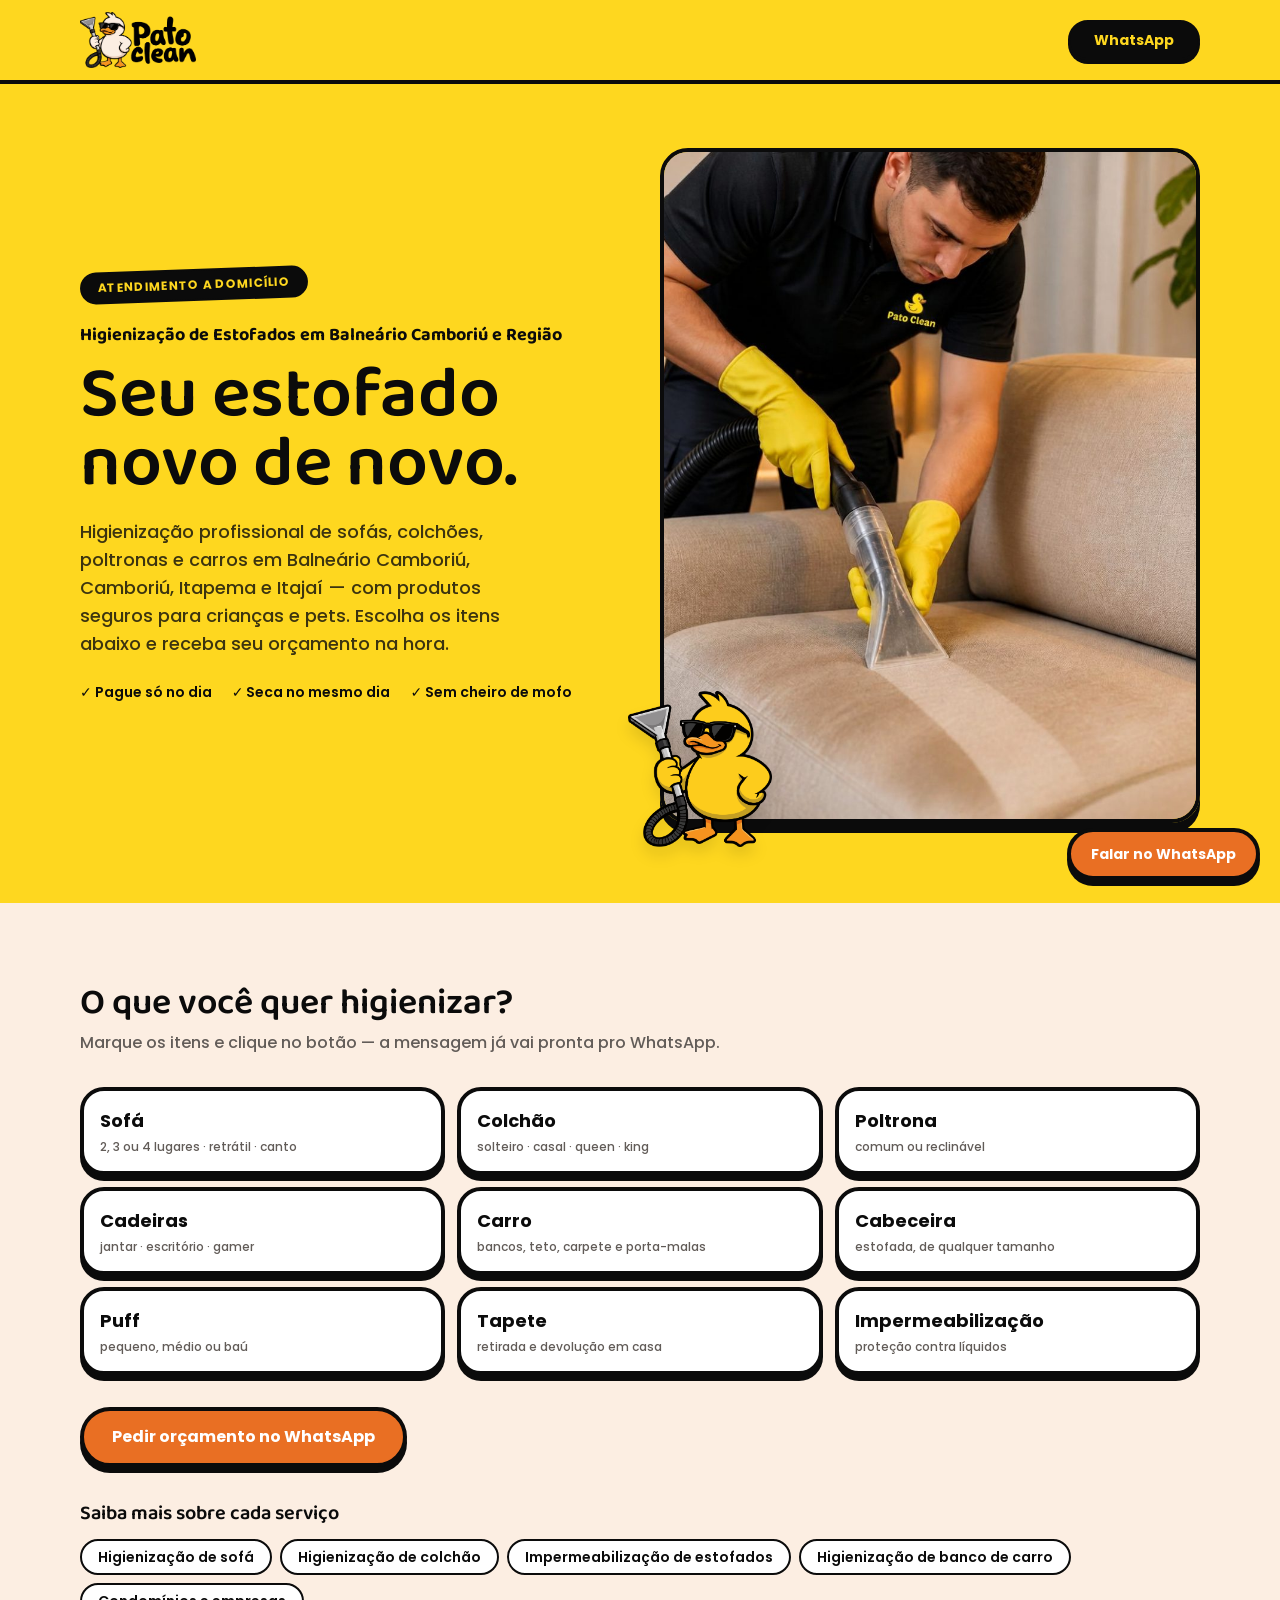
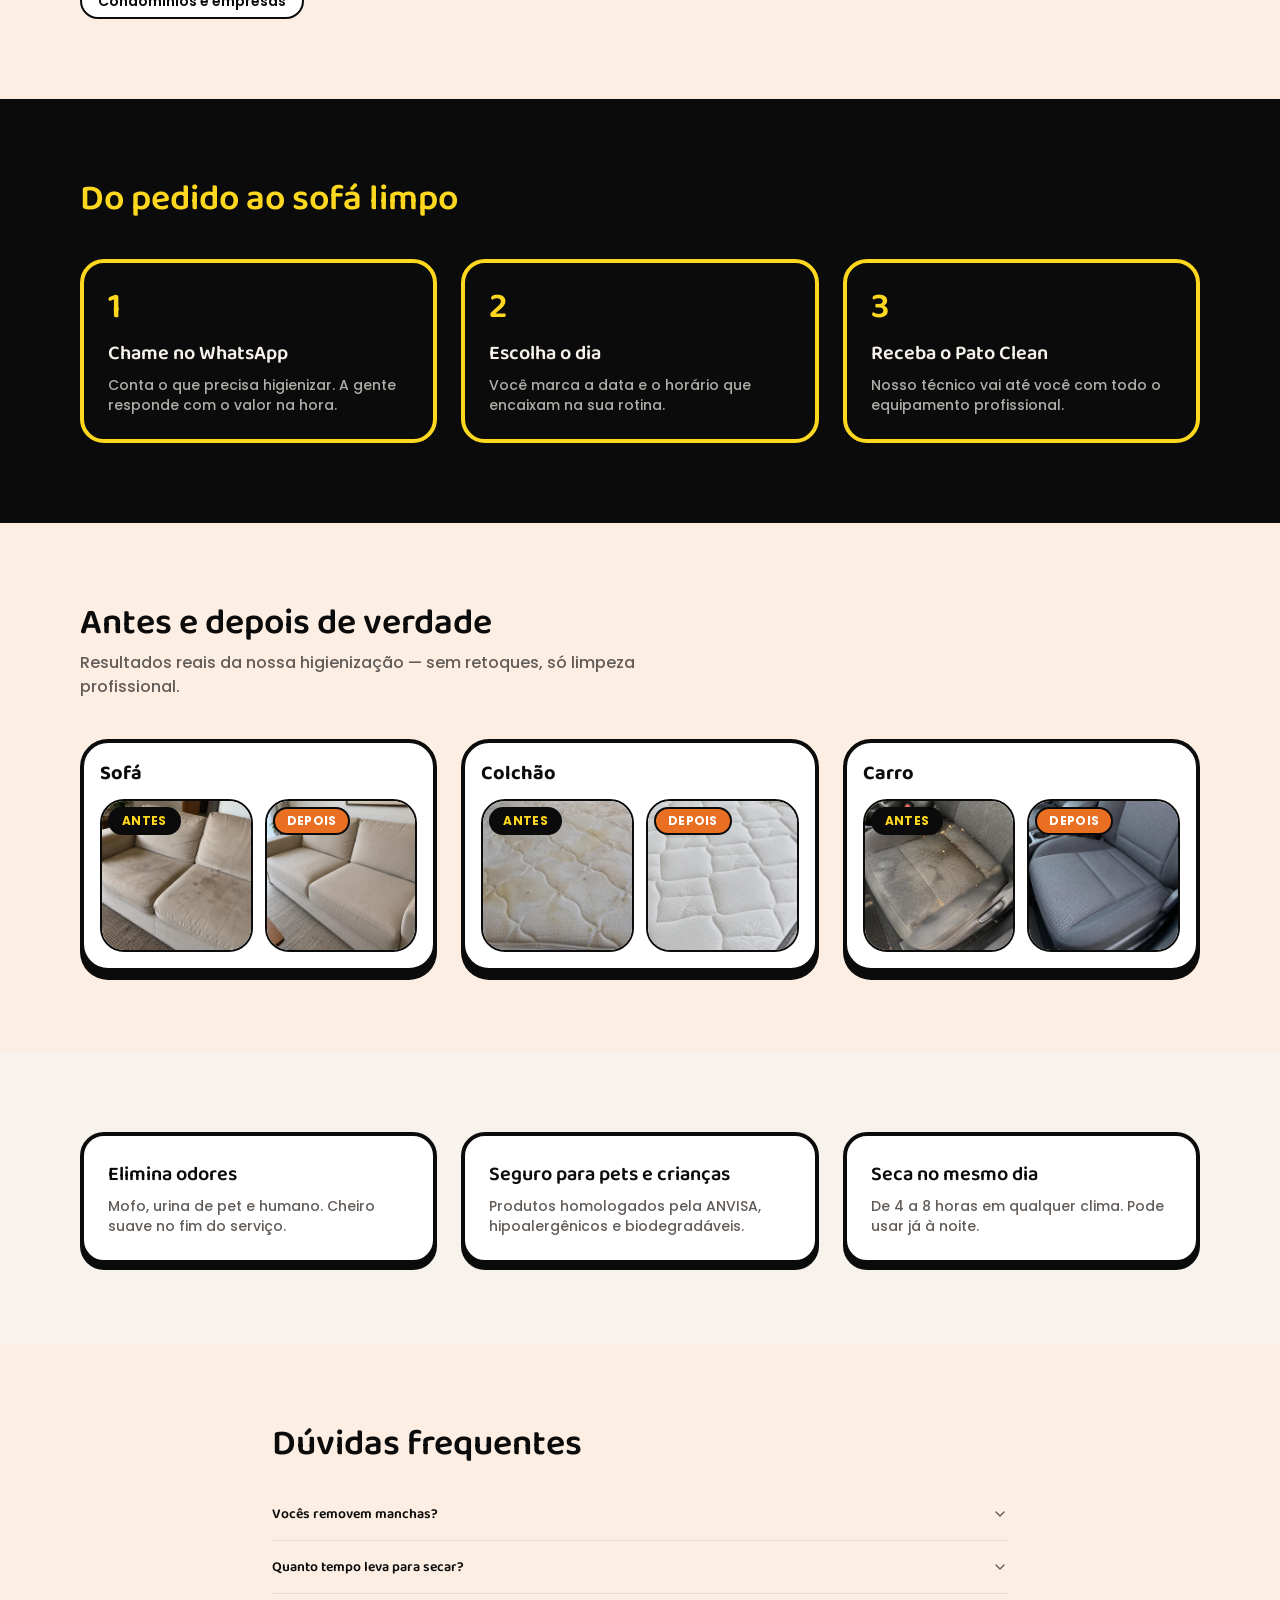
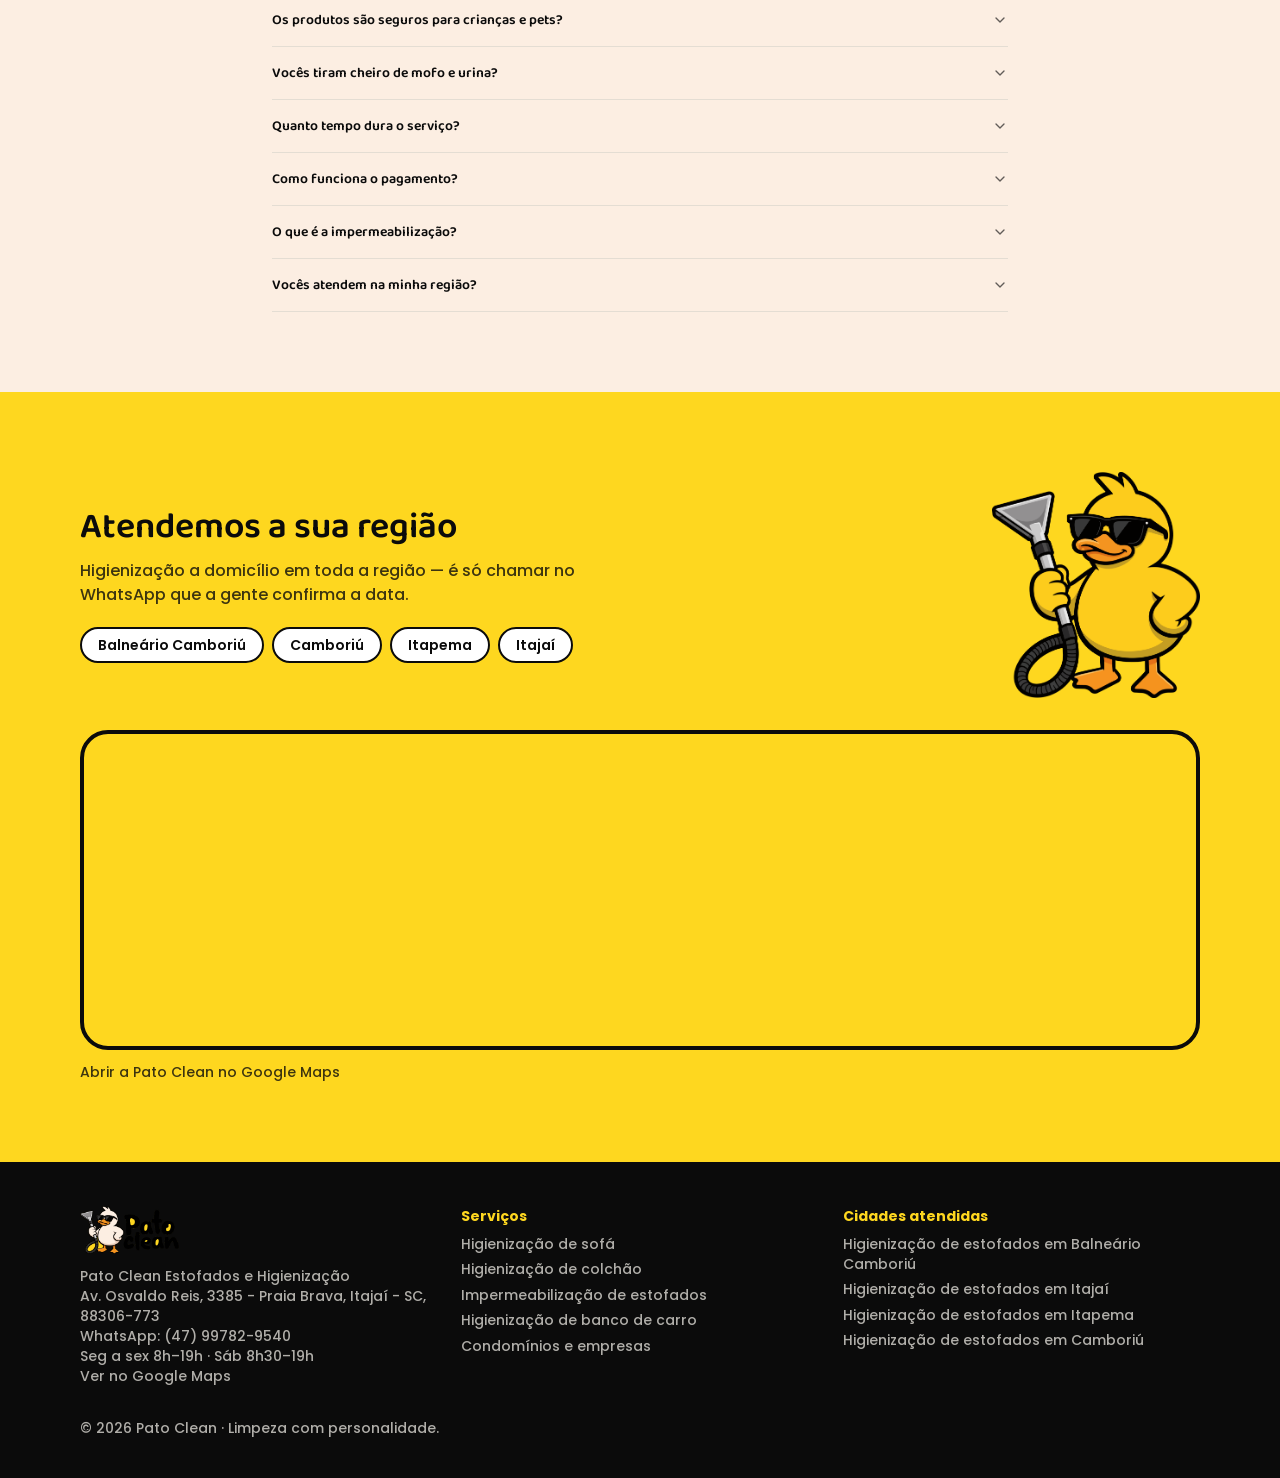
==== commit 767e6b87: "SEO: 9 páginas de serviço/cidade, H1, mapa, rodapé, sitemap, favicon do pato" ====
--- a/index.html
+++ b/index.html
@@ -1,5 +1,5 @@
 <!DOCTYPE html>
-<html lang="pt-BR"><head><meta charset="utf-8"><meta name="viewport" content="width=device-width, initial-scale=1"><link rel="preload" as="image" href="/site-assets/6e965fe93423448b.png"><link rel="preload" as="image" href="/site-assets/e90ccccd4e494a26.jpg" fetchpriority="high"><link rel="stylesheet" href="/assets/styles-BcpAY3Om.css" data-precedence="default"><script src="https://www.googletagmanager.com/gtag/js?id=AW-18436557438" async=""></script><title>Higienização de Estofados em Balneário Camboriú | Pato Clean</title><meta name="description" content="Higienização de sofás, colchões, poltronas, cadeiras e bancos de carro a domicílio em Balneário Camboriú, Camboriú, Itapema e Itajaí. Seca no mesmo dia. Orçamento no WhatsApp."><meta property="og:title" content="Higienização de Estofados em Balneário Camboriú | Pato Clean"><meta property="og:description" content="Higienização de sofás, colchões, poltronas, cadeiras e bancos de carro a domicílio em Balneário Camboriú, Camboriú, Itapema e Itajaí. Seca no mesmo dia. Orçamento no WhatsApp."><meta property="og:type" content="website"><meta name="twitter:card" content="summary_large_image"><link rel="icon" href="/favicon.ico" type="image/x-icon"><script>window.dataLayer = window.dataLayer || [];function gtag(){dataLayer.push(arguments);}gtag('js', new Date());gtag('config', 'AW-18436557438');</script><script>function gtag_report_conversion(url){var callback=function(){if(typeof(url)!='undefined'){window.location=url;}};gtag('event','conversion',{'send_to':'AW-18436557438/QHtwCM_JnJ0dEP6UntdE','event_callback':callback});return false;}</script><meta name="twitter:title" content="Higienização de Estofados em Balneário Camboriú | Pato Clean"><meta name="twitter:description" content="Higienização de sofás, colchões, poltronas, cadeiras e bancos de carro a domicílio em Balneário Camboriú, Camboriú, Itapema e Itajaí. Seca no mesmo dia. Orçamento no WhatsApp."><meta property="og:image" content="https://www.patocleanestofados.com/og-image.jpg"><meta name="twitter:image" content="https://www.patocleanestofados.com/og-image.jpg"><script src="/script.js" defer=""></script><meta name="robots" content="index, follow, max-image-preview:large"><meta name="theme-color" content="#fed71f"><meta name="geo.region" content="BR-SC"><meta name="geo.placename" content="Balneário Camboriú"><meta property="og:site_name" content="Pato Clean"><meta property="og:locale" content="pt_BR"><meta property="og:url" content="https://www.patocleanestofados.com/"><meta property="og:image:width" content="1200"><meta property="og:image:height" content="630"><meta property="og:image:alt" content="Técnico da Pato Clean higienizando um sofá"><link rel="canonical" href="https://www.patocleanestofados.com/"><link rel="apple-touch-icon" href="/apple-touch-icon.png"><script type="application/ld+json">{"@context":"https://schema.org","@graph":[{"@type":"LocalBusiness","@id":"https://www.patocleanestofados.com/#empresa","name":"Pato Clean","alternateName":"Pato Clean Estofados","description":"Higienização e impermeabilização de estofados a domicílio: sofás, colchões, poltronas, cadeiras, tapetes e bancos de carro.","url":"https://www.patocleanestofados.com/","telephone":"+55-47-99782-9540","image":["https://www.patocleanestofados.com/og-image.jpg","https://www.patocleanestofados.com/site-assets/e90ccccd4e494a26.jpg"],"logo":"https://www.patocleanestofados.com/site-assets/6e965fe93423448b.png","address":{"@type":"PostalAddress","addressLocality":"Balneário Camboriú","addressRegion":"SC","addressCountry":"BR"},"areaServed":[{"@type":"City","name":"Balneário Camboriú"},{"@type":"City","name":"Camboriú"},{"@type":"City","name":"Itapema"},{"@type":"City","name":"Itajaí"}],"contactPoint":{"@type":"ContactPoint","telephone":"+55-47-99782-9540","contactType":"customer service","availableLanguage":"Portuguese"},"hasOfferCatalog":{"@type":"OfferCatalog","name":"Serviços de higienização","itemListElement":[{"@type":"Offer","itemOffered":{"@type":"Service","name":"Higienização de sofá","areaServed":[{"@type":"City","name":"Balneário Camboriú"},{"@type":"City","name":"Camboriú"},{"@type":"City","name":"Itapema"},{"@type":"City","name":"Itajaí"}]}},{"@type":"Offer","itemOffered":{"@type":"Service","name":"Higienização de colchão","areaServed":[{"@type":"City","name":"Balneário Camboriú"},{"@type":"City","name":"Camboriú"},{"@type":"City","name":"Itapema"},{"@type":"City","name":"Itajaí"}]}},{"@type":"Offer","itemOffered":{"@type":"Service","name":"Higienização de poltrona","areaServed":[{"@type":"City","name":"Balneário Camboriú"},{"@type":"City","name":"Camboriú"},{"@type":"City","name":"Itapema"},{"@type":"City","name":"Itajaí"}]}},{"@type":"Offer","itemOffered":{"@type":"Service","name":"Higienização de cadeiras","areaServed":[{"@type":"City","name":"Balneário Camboriú"},{"@type":"City","name":"Camboriú"},{"@type":"City","name":"Itapema"},{"@type":"City","name":"Itajaí"}]}},{"@type":"Offer","itemOffered":{"@type":"Service","name":"Higienização de bancos de carro","areaServed":[{"@type":"City","name":"Balneário Camboriú"},{"@type":"City","name":"Camboriú"},{"@type":"City","name":"Itapema"},{"@type":"City","name":"Itajaí"}]}},{"@type":"Offer","itemOffered":{"@type":"Service","name":"Higienização de cabeceira estofada","areaServed":[{"@type":"City","name":"Balneário Camboriú"},{"@type":"City","name":"Camboriú"},{"@type":"City","name":"Itapema"},{"@type":"City","name":"Itajaí"}]}},{"@type":"Offer","itemOffered":{"@type":"Service","name":"Higienização de puff","areaServed":[{"@type":"City","name":"Balneário Camboriú"},{"@type":"City","name":"Camboriú"},{"@type":"City","name":"Itapema"},{"@type":"City","name":"Itajaí"}]}},{"@type":"Offer","itemOffered":{"@type":"Service","name":"Higienização de tapete","areaServed":[{"@type":"City","name":"Balneário Camboriú"},{"@type":"City","name":"Camboriú"},{"@type":"City","name":"Itapema"},{"@type":"City","name":"Itajaí"}]}},{"@type":"Offer","itemOffered":{"@type":"Service","name":"Impermeabilização de estofados","areaServed":[{"@type":"City","name":"Balneário Camboriú"},{"@type":"City","name":"Camboriú"},{"@type":"City","name":"Itapema"},{"@type":"City","name":"Itajaí"}]}}]}},{"@type":"WebSite","@id":"https://www.patocleanestofados.com/#site","url":"https://www.patocleanestofados.com/","name":"Pato Clean","inLanguage":"pt-BR","publisher":{"@id":"https://www.patocleanestofados.com/#empresa"}},{"@type":"FAQPage","@id":"https://www.patocleanestofados.com/#faq","mainEntity":[{"@type":"Question","name":"Vocês removem manchas?","acceptedAnswer":{"@type":"Answer","text":"Sim. A higienização remove a grande maioria das manchas do dia a dia, como café, refrigerante, gordura, suor e sujeira acumulada. Manchas muito antigas ou de tinta e caneta podem clarear bastante sem sair 100%. Mande uma foto pelo WhatsApp que a gente avalia antes."}},{"@type":"Question","name":"Quanto tempo leva para secar?","acceptedAnswer":{"@type":"Answer","text":"De 4 a 8 horas, dependendo do tecido, da ventilação e do clima. Na maioria dos casos você já pode usar o estofado à noite."}},{"@type":"Question","name":"Os produtos são seguros para crianças e pets?","acceptedAnswer":{"@type":"Answer","text":"Sim. Usamos produtos homologados pela ANVISA, hipoalergênicos e biodegradáveis, seguros para crianças, pets e pessoas com alergia."}},{"@type":"Question","name":"Vocês tiram cheiro de mofo e urina?","acceptedAnswer":{"@type":"Answer","text":"Sim. Eliminamos odores de mofo e de urina de pet e humana, tratando a origem do cheiro, não só disfarçando. O estofado fica com um cheiro suave no fim do serviço."}},{"@type":"Question","name":"Quanto tempo dura o serviço?","acceptedAnswer":{"@type":"Answer","text":"Depende da quantidade e do tamanho das peças. Um sofá costuma levar de 1 a 2 horas. Quando você pedir o orçamento, a gente já informa o tempo estimado."}},{"@type":"Question","name":"Como funciona o pagamento?","acceptedAnswer":{"@type":"Answer","text":"Você só paga no dia, depois do serviço feito. As formas de pagamento são combinadas pelo WhatsApp na hora do orçamento."}},{"@type":"Question","name":"O que é a impermeabilização?","acceptedAnswer":{"@type":"Answer","text":"É uma proteção aplicada depois da limpeza que faz líquidos escorrerem em vez de penetrar no tecido. Ajuda a evitar manchas e facilita a limpeza do dia a dia."}},{"@type":"Question","name":"Vocês atendem na minha região?","acceptedAnswer":{"@type":"Answer","text":"Atendemos a domicílio em Balneário Camboriú, Camboriú, Itapema e Itajaí. Se você está em outra cidade próxima, chame no WhatsApp que a gente confirma a disponibilidade."}}]}]}</script></head><body><!--$--><style>img, video { max-width: none; }
+<html lang="pt-BR"><head><meta charset="utf-8"><meta name="viewport" content="width=device-width, initial-scale=1"><link rel="preload" as="image" href="/site-assets/6e965fe93423448b.png"><link rel="preload" as="image" href="/site-assets/e90ccccd4e494a26.jpg" fetchpriority="high"><link rel="stylesheet" href="/assets/styles-BcpAY3Om.css" data-precedence="default"><script src="https://www.googletagmanager.com/gtag/js?id=AW-18436557438" async=""></script><title>Higienização de Estofados em Balneário Camboriú | Pato Clean</title><meta name="description" content="Higienização de sofá, colchão, poltrona e banco de carro a domicílio em Balneário Camboriú, Camboriú, Itapema e Itajaí. Seca no mesmo dia. Pague só no dia."><meta property="og:title" content="Higienização de Estofados em Balneário Camboriú | Pato Clean"><meta property="og:description" content="Higienização de sofá, colchão, poltrona e banco de carro a domicílio em Balneário Camboriú, Camboriú, Itapema e Itajaí. Seca no mesmo dia. Pague só no dia."><meta property="og:type" content="website"><meta name="twitter:card" content="summary_large_image"><link rel="icon" href="/favicon.ico" sizes="any"><link rel="icon" type="image/png" sizes="32x32" href="/favicon-32.png"><link rel="icon" type="image/png" sizes="192x192" href="/favicon-192.png"><link rel="manifest" href="/site.webmanifest"><script>window.dataLayer = window.dataLayer || [];function gtag(){dataLayer.push(arguments);}gtag('js', new Date());gtag('config', 'AW-18436557438');</script><script>function gtag_report_conversion(url){var callback=function(){if(typeof(url)!='undefined'){window.location=url;}};gtag('event','conversion',{'send_to':'AW-18436557438/QHtwCM_JnJ0dEP6UntdE','event_callback':callback});return false;}</script><meta name="twitter:title" content="Higienização de Estofados em Balneário Camboriú | Pato Clean"><meta name="twitter:description" content="Higienização de sofá, colchão, poltrona e banco de carro a domicílio em Balneário Camboriú, Camboriú, Itapema e Itajaí. Seca no mesmo dia. Pague só no dia."><meta property="og:image" content="https://www.patocleanestofados.com/og-image.jpg"><meta name="twitter:image" content="https://www.patocleanestofados.com/og-image.jpg"><script src="/script.js" defer=""></script><meta name="robots" content="index, follow, max-image-preview:large"><meta name="theme-color" content="#fed71f"><meta name="geo.region" content="BR-SC"><meta name="geo.placename" content="Balneário Camboriú"><meta property="og:site_name" content="Pato Clean"><meta property="og:locale" content="pt_BR"><meta property="og:url" content="https://www.patocleanestofados.com/"><meta property="og:image:width" content="1200"><meta property="og:image:height" content="630"><meta property="og:image:alt" content="Técnico da Pato Clean higienizando um sofá"><link rel="canonical" href="https://www.patocleanestofados.com/"><link rel="apple-touch-icon" href="/apple-touch-icon.png"><script type="application/ld+json">{"@context":"https://schema.org","@graph":[{"@type":"LocalBusiness","@id":"https://www.patocleanestofados.com/#empresa","name":"Pato Clean","alternateName":["Pato Clean Estofados e Higienização","Pato Clean Estofados"],"description":"Higienização e impermeabilização de estofados a domicílio: sofás, colchões, poltronas, cadeiras, tapetes e bancos de carro.","url":"https://www.patocleanestofados.com/","telephone":"+55-47-99782-9540","image":["https://www.patocleanestofados.com/og-image.jpg","https://www.patocleanestofados.com/site-assets/e90ccccd4e494a26.jpg"],"logo":"https://www.patocleanestofados.com/site-assets/6e965fe93423448b.png","address":{"@type":"PostalAddress","streetAddress":"Av. Osvaldo Reis, 3385 - Praia Brava","addressLocality":"Itajaí","addressRegion":"SC","postalCode":"88306-773","addressCountry":"BR"},"areaServed":[{"@type":"City","name":"Balneário Camboriú"},{"@type":"City","name":"Camboriú"},{"@type":"City","name":"Itapema"},{"@type":"City","name":"Itajaí"}],"contactPoint":{"@type":"ContactPoint","telephone":"+55-47-99782-9540","contactType":"customer service","availableLanguage":"Portuguese"},"hasOfferCatalog":{"@type":"OfferCatalog","name":"Serviços de higienização","itemListElement":[{"@type":"Offer","itemOffered":{"@type":"Service","name":"Higienização de sofá","areaServed":[{"@type":"City","name":"Balneário Camboriú"},{"@type":"City","name":"Camboriú"},{"@type":"City","name":"Itapema"},{"@type":"City","name":"Itajaí"}]}},{"@type":"Offer","itemOffered":{"@type":"Service","name":"Higienização de colchão","areaServed":[{"@type":"City","name":"Balneário Camboriú"},{"@type":"City","name":"Camboriú"},{"@type":"City","name":"Itapema"},{"@type":"City","name":"Itajaí"}]}},{"@type":"Offer","itemOffered":{"@type":"Service","name":"Higienização de poltrona","areaServed":[{"@type":"City","name":"Balneário Camboriú"},{"@type":"City","name":"Camboriú"},{"@type":"City","name":"Itapema"},{"@type":"City","name":"Itajaí"}]}},{"@type":"Offer","itemOffered":{"@type":"Service","name":"Higienização de cadeiras","areaServed":[{"@type":"City","name":"Balneário Camboriú"},{"@type":"City","name":"Camboriú"},{"@type":"City","name":"Itapema"},{"@type":"City","name":"Itajaí"}]}},{"@type":"Offer","itemOffered":{"@type":"Service","name":"Higienização de bancos de carro","areaServed":[{"@type":"City","name":"Balneário Camboriú"},{"@type":"City","name":"Camboriú"},{"@type":"City","name":"Itapema"},{"@type":"City","name":"Itajaí"}]}},{"@type":"Offer","itemOffered":{"@type":"Service","name":"Higienização de cabeceira estofada","areaServed":[{"@type":"City","name":"Balneário Camboriú"},{"@type":"City","name":"Camboriú"},{"@type":"City","name":"Itapema"},{"@type":"City","name":"Itajaí"}]}},{"@type":"Offer","itemOffered":{"@type":"Service","name":"Higienização de puff","areaServed":[{"@type":"City","name":"Balneário Camboriú"},{"@type":"City","name":"Camboriú"},{"@type":"City","name":"Itapema"},{"@type":"City","name":"Itajaí"}]}},{"@type":"Offer","itemOffered":{"@type":"Service","name":"Higienização de tapete","areaServed":[{"@type":"City","name":"Balneário Camboriú"},{"@type":"City","name":"Camboriú"},{"@type":"City","name":"Itapema"},{"@type":"City","name":"Itajaí"}]}},{"@type":"Offer","itemOffered":{"@type":"Service","name":"Impermeabilização de estofados","areaServed":[{"@type":"City","name":"Balneário Camboriú"},{"@type":"City","name":"Camboriú"},{"@type":"City","name":"Itapema"},{"@type":"City","name":"Itajaí"}]}}]},"openingHoursSpecification":[{"@type":"OpeningHoursSpecification","dayOfWeek":["Monday","Tuesday","Wednesday","Thursday","Friday"],"opens":"08:00","closes":"19:00"},{"@type":"OpeningHoursSpecification","dayOfWeek":"Saturday","opens":"08:30","closes":"19:00"}],"hasMap":"https://www.google.com/maps/search/?api=1&query=Pato+Clean+Estofados+e+Higieniza%C3%A7%C3%A3o+Itaja%C3%AD","sameAs":["https://www.instagram.com/patoclean.higienizacao"]},{"@type":"WebSite","@id":"https://www.patocleanestofados.com/#site","url":"https://www.patocleanestofados.com/","name":"Pato Clean","inLanguage":"pt-BR","publisher":{"@id":"https://www.patocleanestofados.com/#empresa"}},{"@type":"FAQPage","@id":"https://www.patocleanestofados.com/#faq","mainEntity":[{"@type":"Question","name":"Vocês removem manchas?","acceptedAnswer":{"@type":"Answer","text":"Sim. A higienização remove a grande maioria das manchas do dia a dia, como café, refrigerante, gordura, suor e sujeira acumulada. Manchas muito antigas ou de tinta e caneta podem clarear bastante sem sair 100%. Mande uma foto pelo WhatsApp que a gente avalia antes."}},{"@type":"Question","name":"Quanto tempo leva para secar?","acceptedAnswer":{"@type":"Answer","text":"De 4 a 8 horas, dependendo do tecido, da ventilação e do clima. Na maioria dos casos você já pode usar o estofado à noite."}},{"@type":"Question","name":"Os produtos são seguros para crianças e pets?","acceptedAnswer":{"@type":"Answer","text":"Sim. Usamos produtos homologados pela ANVISA, hipoalergênicos e biodegradáveis, seguros para crianças, pets e pessoas com alergia."}},{"@type":"Question","name":"Vocês tiram cheiro de mofo e urina?","acceptedAnswer":{"@type":"Answer","text":"Sim. Eliminamos odores de mofo e de urina de pet e humana, tratando a origem do cheiro, não só disfarçando. O estofado fica com um cheiro suave no fim do serviço."}},{"@type":"Question","name":"Quanto tempo dura o serviço?","acceptedAnswer":{"@type":"Answer","text":"Depende da quantidade e do tamanho das peças. Um sofá costuma levar de 1 a 2 horas. Quando você pedir o orçamento, a gente já informa o tempo estimado."}},{"@type":"Question","name":"Como funciona o pagamento?","acceptedAnswer":{"@type":"Answer","text":"Você só paga no dia, depois do serviço feito. As formas de pagamento são combinadas pelo WhatsApp na hora do orçamento."}},{"@type":"Question","name":"O que é a impermeabilização?","acceptedAnswer":{"@type":"Answer","text":"É uma proteção aplicada depois da limpeza que faz líquidos escorrerem em vez de penetrar no tecido. Ajuda a evitar manchas e facilita a limpeza do dia a dia."}},{"@type":"Question","name":"Vocês atendem na minha região?","acceptedAnswer":{"@type":"Answer","text":"Atendemos a domicílio em Balneário Camboriú, Camboriú, Itapema e Itajaí. Se você está em outra cidade próxima, chame no WhatsApp que a gente confirma a disponibilidade."}}]}]}</script><link rel="stylesheet" href="/seo-pages.css"></head><body><!--$--><style>img, video { max-width: none; }
 
 @layer properties {
   @supports (((-webkit-hyphens:none)) and (not (margin-trim:inline))) or ((-moz-orient:inline) and (not (color:rgb(from red r g b)))) {
@@ -1209,4 +1209,4 @@
 .bb-custom-select-option:hover, .bb-custom-select-option.bb-has-focus { background-color: rgb(240, 249, 250); }
 .bb-custom-select-option.bb-is-selected { background-color: rgb(233, 236, 239); }
 
-</style><div class="min-h-screen bg-background"><header class="sticky top-0 z-40 border-b-4 border-ink bg-primary"><div class="mx-auto flex max-w-6xl items-center justify-between gap-4 px-4 py-3"><img src="/site-assets/6e965fe93423448b.png" alt="Pato Clean" width="1871" height="905" class="h-11 w-auto sm:h-14" decoding="async"><a class="rounded-full border-2 border-ink bg-ink px-4 py-2 text-sm font-bold text-primary shadow-[0_4px_0_0_var(--ink)] transition-transform hover:-translate-y-0.5 sm:px-6" href="https://wa.me/5547997829540?text=Ol%C3%A1%2C%20Pato%20Clean!%20%F0%9F%A6%86%0AQuero%20um%20or%C3%A7amento%20de%20higieniza%C3%A7%C3%A3o.%0APode%20me%20passar%20valor%20e%20disponibilidade%3F" rel="noopener noreferrer" target="_blank">WhatsApp</a></div></header><section class="relative overflow-hidden bg-primary"><div class="mx-auto grid max-w-6xl gap-10 px-4 pb-14 pt-10 md:grid-cols-2 md:items-center md:pb-20 md:pt-16"><div><span class="inline-block -rotate-2 rounded-full border-2 border-ink bg-ink px-4 py-1.5 text-xs font-bold uppercase tracking-wide text-primary">Atendimento a domicílio</span><h1 class="mt-5 text-5xl leading-[0.95] text-ink sm:text-6xl md:text-7xl">Seu estofado<br>novo de novo.</h1><p class="mt-5 max-w-md text-base font-medium text-ink/80 sm:text-lg">Higienização profissional de sofás, colchões, poltronas e carros em Balneário Camboriú, Camboriú, Itapema e Itajaí — com produtos seguros para crianças e pets. Escolha os itens abaixo e receba seu orçamento na hora.</p><ul class="mt-6 flex flex-wrap gap-x-5 gap-y-2 text-sm font-semibold text-ink"><li>✓ Pague só no dia</li><li>✓ Seca no mesmo dia</li><li>✓ Sem cheiro de mofo</li></ul></div><div class="relative"><img src="/site-assets/e90ccccd4e494a26.jpg" alt="Técnico da Pato Clean higienizando um sofá com uniforme oficial" width="900" height="1117" class="aspect-[4/5] w-full rounded-3xl border-4 border-ink object-cover shadow-[0_10px_0_0_var(--ink)]" decoding="async" fetchpriority="high"><img src="/site-assets/e997d918af485c44.png" alt="" aria-hidden="true" width="962" height="1046" class="pointer-events-none absolute -bottom-6 -left-8 w-28 drop-shadow-xl sm:w-36" loading="lazy" decoding="async"></div></div></section><section id="servicos" class="bg-cream py-14 md:py-20"><div class="mx-auto max-w-6xl px-4"><h2 class="text-3xl text-ink sm:text-4xl">O que você quer higienizar?</h2><p class="mt-2 font-medium text-muted-foreground">Marque os itens e clique no botão — a mensagem já vai pronta pro WhatsApp.</p><div class="mt-8 grid grid-cols-2 gap-3 sm:grid-cols-3 lg:grid-cols-3"><button type="button" aria-pressed="false" class="rounded-2xl border-4 border-ink p-4 text-left transition-transform hover:-translate-y-1 bg-card shadow-[0_6px_0_0_var(--ink)]"><span class="block text-lg font-bold text-ink">Sofá</span><span class="mt-1 block text-xs font-medium text-muted-foreground">2, 3 ou 4 lugares · retrátil · canto</span></button><button type="button" aria-pressed="false" class="rounded-2xl border-4 border-ink p-4 text-left transition-transform hover:-translate-y-1 bg-card shadow-[0_6px_0_0_var(--ink)]"><span class="block text-lg font-bold text-ink">Colchão</span><span class="mt-1 block text-xs font-medium text-muted-foreground">solteiro · casal · queen · king</span></button><button type="button" aria-pressed="false" class="rounded-2xl border-4 border-ink p-4 text-left transition-transform hover:-translate-y-1 bg-card shadow-[0_6px_0_0_var(--ink)]"><span class="block text-lg font-bold text-ink">Poltrona</span><span class="mt-1 block text-xs font-medium text-muted-foreground">comum ou reclinável</span></button><button type="button" aria-pressed="false" class="rounded-2xl border-4 border-ink p-4 text-left transition-transform hover:-translate-y-1 bg-card shadow-[0_6px_0_0_var(--ink)]"><span class="block text-lg font-bold text-ink">Cadeiras</span><span class="mt-1 block text-xs font-medium text-muted-foreground">jantar · escritório · gamer</span></button><button type="button" aria-pressed="false" class="rounded-2xl border-4 border-ink p-4 text-left transition-transform hover:-translate-y-1 bg-card shadow-[0_6px_0_0_var(--ink)]"><span class="block text-lg font-bold text-ink">Carro</span><span class="mt-1 block text-xs font-medium text-muted-foreground">bancos, teto, carpete e porta-malas</span></button><button type="button" aria-pressed="false" class="rounded-2xl border-4 border-ink p-4 text-left transition-transform hover:-translate-y-1 bg-card shadow-[0_6px_0_0_var(--ink)]"><span class="block text-lg font-bold text-ink">Cabeceira</span><span class="mt-1 block text-xs font-medium text-muted-foreground">estofada, de qualquer tamanho</span></button><button type="button" aria-pressed="false" class="rounded-2xl border-4 border-ink p-4 text-left transition-transform hover:-translate-y-1 bg-card shadow-[0_6px_0_0_var(--ink)]"><span class="block text-lg font-bold text-ink">Puff</span><span class="mt-1 block text-xs font-medium text-muted-foreground">pequeno, médio ou baú</span></button><button type="button" aria-pressed="false" class="rounded-2xl border-4 border-ink p-4 text-left transition-transform hover:-translate-y-1 bg-card shadow-[0_6px_0_0_var(--ink)]"><span class="block text-lg font-bold text-ink">Tapete</span><span class="mt-1 block text-xs font-medium text-muted-foreground">retirada e devolução em casa</span></button><button type="button" aria-pressed="false" class="rounded-2xl border-4 border-ink p-4 text-left transition-transform hover:-translate-y-1 bg-card shadow-[0_6px_0_0_var(--ink)]"><span class="block text-lg font-bold text-ink">Impermeabilização</span><span class="mt-1 block text-xs font-medium text-muted-foreground">proteção contra líquidos</span></button></div><a class="mt-8 inline-flex items-center gap-2 rounded-full border-4 border-ink bg-accent px-7 py-3.5 text-base font-bold text-accent-foreground shadow-[0_6px_0_0_var(--ink)] transition-transform hover:-translate-y-1" href="https://wa.me/5547997829540?text=Ol%C3%A1%2C%20Pato%20Clean!%20%F0%9F%A6%86%0AQuero%20um%20or%C3%A7amento%20de%20higieniza%C3%A7%C3%A3o.%0APode%20me%20passar%20valor%20e%20disponibilidade%3F" rel="noopener noreferrer" target="_blank">Pedir orçamento no WhatsApp</a></div></section><section class="bg-ink py-14 text-ink-foreground md:py-20"><div class="mx-auto max-w-6xl px-4"><h2 class="text-3xl text-primary sm:text-4xl">Do pedido ao sofá limpo</h2><div class="mt-10 grid gap-6 md:grid-cols-3"><div class="rounded-2xl border-4 border-primary p-6"><span class="font-display text-4xl text-primary">1</span><h3 class="mt-3 text-xl text-ink-foreground">Chame no WhatsApp</h3><p class="mt-2 text-sm font-medium text-ink-foreground/70">Conta o que precisa higienizar. A gente responde com o valor na hora.</p></div><div class="rounded-2xl border-4 border-primary p-6"><span class="font-display text-4xl text-primary">2</span><h3 class="mt-3 text-xl text-ink-foreground">Escolha o dia</h3><p class="mt-2 text-sm font-medium text-ink-foreground/70">Você marca a data e o horário que encaixam na sua rotina.</p></div><div class="rounded-2xl border-4 border-primary p-6"><span class="font-display text-4xl text-primary">3</span><h3 class="mt-3 text-xl text-ink-foreground">Receba o Pato Clean</h3><p class="mt-2 text-sm font-medium text-ink-foreground/70">Nosso técnico vai até você com todo o equipamento profissional.</p></div></div></div></section><section id="antes-e-depois" class="bg-cream py-14 md:py-20"><div class="mx-auto max-w-6xl px-4"><h2 class="text-3xl text-ink sm:text-4xl">Antes e depois de verdade</h2><p class="mt-2 max-w-xl font-medium text-muted-foreground">Resultados reais da nossa higienização — sem retoques, só limpeza profissional.</p><div class="mt-10 grid gap-6 md:grid-cols-3"><div class="rounded-3xl border-4 border-ink bg-card p-4 shadow-[0_8px_0_0_var(--ink)]"><h3 class="text-xl font-bold text-ink">Sofá</h3><div class="mt-3 grid grid-cols-2 gap-3"><figure class="relative"><img src="/site-assets/sofa-antes.jpg" alt="Sofá sujo antes da higienização da Pato Clean em Balneário Camboriú e região" width="1024" height="1024" loading="lazy" class="aspect-square w-full rounded-2xl border-2 border-ink object-cover" decoding="async"><figcaption class="absolute left-2 top-2 rounded-full border-2 border-ink bg-ink px-3 py-1 text-xs font-bold uppercase tracking-wide text-primary">Antes</figcaption></figure><figure class="relative"><img src="/site-assets/sofa-depois.jpg" alt="Sofá limpo depois da higienização da Pato Clean em Balneário Camboriú e região" width="1024" height="1024" loading="lazy" class="aspect-square w-full rounded-2xl border-2 border-ink object-cover" decoding="async"><figcaption class="absolute left-2 top-2 rounded-full border-2 border-ink bg-accent px-3 py-1 text-xs font-bold uppercase tracking-wide text-accent-foreground">Depois</figcaption></figure></div></div><div class="rounded-3xl border-4 border-ink bg-card p-4 shadow-[0_8px_0_0_var(--ink)]"><h3 class="text-xl font-bold text-ink">Colchão</h3><div class="mt-3 grid grid-cols-2 gap-3"><figure class="relative"><img src="/site-assets/colchao-antes.jpg" alt="Colchão sujo antes da higienização da Pato Clean em Balneário Camboriú e região" width="1024" height="1024" loading="lazy" class="aspect-square w-full rounded-2xl border-2 border-ink object-cover" decoding="async"><figcaption class="absolute left-2 top-2 rounded-full border-2 border-ink bg-ink px-3 py-1 text-xs font-bold uppercase tracking-wide text-primary">Antes</figcaption></figure><figure class="relative"><img src="/site-assets/colchao-depois.jpg" alt="Colchão limpo depois da higienização da Pato Clean em Balneário Camboriú e região" width="1024" height="1024" loading="lazy" class="aspect-square w-full rounded-2xl border-2 border-ink object-cover" decoding="async"><figcaption class="absolute left-2 top-2 rounded-full border-2 border-ink bg-accent px-3 py-1 text-xs font-bold uppercase tracking-wide text-accent-foreground">Depois</figcaption></figure></div></div><div class="rounded-3xl border-4 border-ink bg-card p-4 shadow-[0_8px_0_0_var(--ink)]"><h3 class="text-xl font-bold text-ink">Carro</h3><div class="mt-3 grid grid-cols-2 gap-3"><figure class="relative"><img src="/site-assets/carro-antes.jpg" alt="Banco de carro sujo antes da higienização da Pato Clean em Balneário Camboriú e região" width="1024" height="1024" loading="lazy" class="aspect-square w-full rounded-2xl border-2 border-ink object-cover" decoding="async"><figcaption class="absolute left-2 top-2 rounded-full border-2 border-ink bg-ink px-3 py-1 text-xs font-bold uppercase tracking-wide text-primary">Antes</figcaption></figure><figure class="relative"><img src="/site-assets/carro-depois.jpg" alt="Banco de carro limpo depois da higienização da Pato Clean em Balneário Camboriú e região" width="1024" height="1024" loading="lazy" class="aspect-square w-full rounded-2xl border-2 border-ink object-cover" decoding="async"><figcaption class="absolute left-2 top-2 rounded-full border-2 border-ink bg-accent px-3 py-1 text-xs font-bold uppercase tracking-wide text-accent-foreground">Depois</figcaption></figure></div></div></div></div></section><section class="bg-background py-14 md:py-20"><div class="mx-auto grid max-w-6xl gap-6 px-4 md:grid-cols-3"><div class="rounded-2xl border-4 border-ink bg-card p-6 shadow-[0_6px_0_0_var(--ink)]"><h3 class="text-xl text-ink">Elimina odores</h3><p class="mt-2 text-sm font-medium text-muted-foreground">Mofo, urina de pet e humano. Cheiro suave no fim do serviço.</p></div><div class="rounded-2xl border-4 border-ink bg-card p-6 shadow-[0_6px_0_0_var(--ink)]"><h3 class="text-xl text-ink">Seguro para pets e crianças</h3><p class="mt-2 text-sm font-medium text-muted-foreground">Produtos homologados pela ANVISA, hipoalergênicos e biodegradáveis.</p></div><div class="rounded-2xl border-4 border-ink bg-card p-6 shadow-[0_6px_0_0_var(--ink)]"><h3 class="text-xl text-ink">Seca no mesmo dia</h3><p class="mt-2 text-sm font-medium text-muted-foreground">De 4 a 8 horas em qualquer clima. Pode usar já à noite.</p></div></div></section><section class="bg-cream py-14 md:py-20"><div class="mx-auto max-w-3xl px-4"><h2 class="text-3xl text-ink sm:text-4xl">Dúvidas frequentes</h2><div class="mt-6" data-orientation="vertical"><div data-state="closed" data-orientation="vertical" class="border-b"><h3 data-orientation="vertical" data-state="closed" class="flex"><button type="button" aria-expanded="false" data-state="closed" data-orientation="vertical" id="radix-_R_36aq_" class="flex flex-1 items-center justify-between py-4 text-sm cursor-pointer transition-all hover:underline [&amp;[data-state=open]&gt;svg]:rotate-180 text-left font-semibold text-ink" data-radix-collection-item="">Vocês removem manchas?<svg viewBox="0 0 24 24" fill="none" stroke="currentColor" stroke-width="2" stroke-linecap="round" stroke-linejoin="round" class="lucide lucide-chevron-down h-4 w-4 shrink-0 text-muted-foreground transition-transform duration-200" aria-hidden="true" xmlns="http://www.w3.org/2000/svg" width="24" height="24"><path d="m6 9 6 6 6-6"></path></svg></button></h3><div data-state="closed" id="radix-_R_136aq_" hidden="" role="region" aria-labelledby="radix-_R_36aq_" data-orientation="vertical" class="overflow-hidden text-sm data-[state=closed]:animate-accordion-up data-[state=open]:animate-accordion-down" style="--radix-accordion-content-height:var(--radix-collapsible-content-height);--radix-accordion-content-width:var(--radix-collapsible-content-width)"><div class="pb-4 pt-0 text-sm text-muted-foreground">Sim. A higienização remove a grande maioria das manchas do dia a dia, como café, refrigerante, gordura, suor e sujeira acumulada. Manchas muito antigas ou de tinta e caneta podem clarear bastante sem sair 100%. Mande uma foto pelo WhatsApp que a gente avalia antes.</div></div></div><div data-state="closed" data-orientation="vertical" class="border-b"><h3 data-orientation="vertical" data-state="closed" class="flex"><button type="button" aria-expanded="false" data-state="closed" data-orientation="vertical" id="radix-_R_56aq_" class="flex flex-1 items-center justify-between py-4 text-sm cursor-pointer transition-all hover:underline [&amp;[data-state=open]&gt;svg]:rotate-180 text-left font-semibold text-ink" data-radix-collection-item="">Quanto tempo leva para secar?<svg viewBox="0 0 24 24" fill="none" stroke="currentColor" stroke-width="2" stroke-linecap="round" stroke-linejoin="round" class="lucide lucide-chevron-down h-4 w-4 shrink-0 text-muted-foreground transition-transform duration-200" aria-hidden="true" xmlns="http://www.w3.org/2000/svg" width="24" height="24"><path d="m6 9 6 6 6-6"></path></svg></button></h3><div data-state="closed" id="radix-_R_156aq_" hidden="" role="region" aria-labelledby="radix-_R_56aq_" data-orientation="vertical" class="overflow-hidden text-sm data-[state=closed]:animate-accordion-up data-[state=open]:animate-accordion-down" style="--radix-accordion-content-height:var(--radix-collapsible-content-height);--radix-accordion-content-width:var(--radix-collapsible-content-width)"><div class="pb-4 pt-0 text-sm text-muted-foreground">De 4 a 8 horas, dependendo do tecido, da ventilação e do clima. Na maioria dos casos você já pode usar o estofado à noite.</div></div></div><div data-state="closed" data-orientation="vertical" class="border-b"><h3 data-orientation="vertical" data-state="closed" class="flex"><button type="button" aria-expanded="false" data-state="closed" data-orientation="vertical" id="radix-_R_76aq_" class="flex flex-1 items-center justify-between py-4 text-sm cursor-pointer transition-all hover:underline [&amp;[data-state=open]&gt;svg]:rotate-180 text-left font-semibold text-ink" data-radix-collection-item="">Os produtos são seguros para crianças e pets?<svg viewBox="0 0 24 24" fill="none" stroke="currentColor" stroke-width="2" stroke-linecap="round" stroke-linejoin="round" class="lucide lucide-chevron-down h-4 w-4 shrink-0 text-muted-foreground transition-transform duration-200" aria-hidden="true" xmlns="http://www.w3.org/2000/svg" width="24" height="24"><path d="m6 9 6 6 6-6"></path></svg></button></h3><div data-state="closed" id="radix-_R_176aq_" hidden="" role="region" aria-labelledby="radix-_R_76aq_" data-orientation="vertical" class="overflow-hidden text-sm data-[state=closed]:animate-accordion-up data-[state=open]:animate-accordion-down" style="--radix-accordion-content-height:var(--radix-collapsible-content-height);--radix-accordion-content-width:var(--radix-collapsible-content-width)"><div class="pb-4 pt-0 text-sm text-muted-foreground">Sim. Usamos produtos homologados pela ANVISA, hipoalergênicos e biodegradáveis, seguros para crianças, pets e pessoas com alergia.</div></div></div><div data-state="closed" data-orientation="vertical" class="border-b"><h3 data-orientation="vertical" data-state="closed" class="flex"><button type="button" aria-expanded="false" data-state="closed" data-orientation="vertical" id="radix-_R_96aq_" class="flex flex-1 items-center justify-between py-4 text-sm cursor-pointer transition-all hover:underline [&amp;[data-state=open]&gt;svg]:rotate-180 text-left font-semibold text-ink" data-radix-collection-item="">Vocês tiram cheiro de mofo e urina?<svg viewBox="0 0 24 24" fill="none" stroke="currentColor" stroke-width="2" stroke-linecap="round" stroke-linejoin="round" class="lucide lucide-chevron-down h-4 w-4 shrink-0 text-muted-foreground transition-transform duration-200" aria-hidden="true" xmlns="http://www.w3.org/2000/svg" width="24" height="24"><path d="m6 9 6 6 6-6"></path></svg></button></h3><div data-state="closed" id="radix-_R_196aq_" hidden="" role="region" aria-labelledby="radix-_R_96aq_" data-orientation="vertical" class="overflow-hidden text-sm data-[state=closed]:animate-accordion-up data-[state=open]:animate-accordion-down" style="--radix-accordion-content-height:var(--radix-collapsible-content-height);--radix-accordion-content-width:var(--radix-collapsible-content-width)"><div class="pb-4 pt-0 text-sm text-muted-foreground">Sim. Eliminamos odores de mofo e de urina de pet e humana, tratando a origem do cheiro, não só disfarçando. O estofado fica com um cheiro suave no fim do serviço.</div></div></div><div data-state="closed" data-orientation="vertical" class="border-b"><h3 data-orientation="vertical" data-state="closed" class="flex"><button type="button" aria-expanded="false" data-state="closed" data-orientation="vertical" id="radix-_R_b6aq_" class="flex flex-1 items-center justify-between py-4 text-sm cursor-pointer transition-all hover:underline [&amp;[data-state=open]&gt;svg]:rotate-180 text-left font-semibold text-ink" data-radix-collection-item="">Quanto tempo dura o serviço?<svg viewBox="0 0 24 24" fill="none" stroke="currentColor" stroke-width="2" stroke-linecap="round" stroke-linejoin="round" class="lucide lucide-chevron-down h-4 w-4 shrink-0 text-muted-foreground transition-transform duration-200" aria-hidden="true" xmlns="http://www.w3.org/2000/svg" width="24" height="24"><path d="m6 9 6 6 6-6"></path></svg></button></h3><div data-state="closed" id="radix-_R_1b6aq_" hidden="" role="region" aria-labelledby="radix-_R_b6aq_" data-orientation="vertical" class="overflow-hidden text-sm data-[state=closed]:animate-accordion-up data-[state=open]:animate-accordion-down" style="--radix-accordion-content-height:var(--radix-collapsible-content-height);--radix-accordion-content-width:var(--radix-collapsible-content-width)"><div class="pb-4 pt-0 text-sm text-muted-foreground">Depende da quantidade e do tamanho das peças. Um sofá costuma levar de 1 a 2 horas. Quando você pedir o orçamento, a gente já informa o tempo estimado.</div></div></div><div data-state="closed" data-orientation="vertical" class="border-b"><h3 data-orientation="vertical" data-state="closed" class="flex"><button type="button" aria-expanded="false" data-state="closed" data-orientation="vertical" id="radix-_R_d6aq_" class="flex flex-1 items-center justify-between py-4 text-sm cursor-pointer transition-all hover:underline [&amp;[data-state=open]&gt;svg]:rotate-180 text-left font-semibold text-ink" data-radix-collection-item="">Como funciona o pagamento?<svg viewBox="0 0 24 24" fill="none" stroke="currentColor" stroke-width="2" stroke-linecap="round" stroke-linejoin="round" class="lucide lucide-chevron-down h-4 w-4 shrink-0 text-muted-foreground transition-transform duration-200" aria-hidden="true" xmlns="http://www.w3.org/2000/svg" width="24" height="24"><path d="m6 9 6 6 6-6"></path></svg></button></h3><div data-state="closed" id="radix-_R_1d6aq_" hidden="" role="region" aria-labelledby="radix-_R_d6aq_" data-orientation="vertical" class="overflow-hidden text-sm data-[state=closed]:animate-accordion-up data-[state=open]:animate-accordion-down" style="--radix-accordion-content-height:var(--radix-collapsible-content-height);--radix-accordion-content-width:var(--radix-collapsible-content-width)"><div class="pb-4 pt-0 text-sm text-muted-foreground">Você só paga no dia, depois do serviço feito. As formas de pagamento são combinadas pelo WhatsApp na hora do orçamento.</div></div></div><div data-state="closed" data-orientation="vertical" class="border-b"><h3 data-orientation="vertical" data-state="closed" class="flex"><button type="button" aria-expanded="false" data-state="closed" data-orientation="vertical" id="radix-_R_f6aq_" class="flex flex-1 items-center justify-between py-4 text-sm cursor-pointer transition-all hover:underline [&amp;[data-state=open]&gt;svg]:rotate-180 text-left font-semibold text-ink" data-radix-collection-item="">O que é a impermeabilização?<svg viewBox="0 0 24 24" fill="none" stroke="currentColor" stroke-width="2" stroke-linecap="round" stroke-linejoin="round" class="lucide lucide-chevron-down h-4 w-4 shrink-0 text-muted-foreground transition-transform duration-200" aria-hidden="true" xmlns="http://www.w3.org/2000/svg" width="24" height="24"><path d="m6 9 6 6 6-6"></path></svg></button></h3><div data-state="closed" id="radix-_R_1f6aq_" hidden="" role="region" aria-labelledby="radix-_R_f6aq_" data-orientation="vertical" class="overflow-hidden text-sm data-[state=closed]:animate-accordion-up data-[state=open]:animate-accordion-down" style="--radix-accordion-content-height:var(--radix-collapsible-content-height);--radix-accordion-content-width:var(--radix-collapsible-content-width)"><div class="pb-4 pt-0 text-sm text-muted-foreground">É uma proteção aplicada depois da limpeza que faz líquidos escorrerem em vez de penetrar no tecido. Ajuda a evitar manchas e facilita a limpeza do dia a dia.</div></div></div><div data-state="closed" data-orientation="vertical" class="border-b"><h3 data-orientation="vertical" data-state="closed" class="flex"><button type="button" aria-expanded="false" data-state="closed" data-orientation="vertical" id="radix-_R_h6aq_" class="flex flex-1 items-center justify-between py-4 text-sm cursor-pointer transition-all hover:underline [&amp;[data-state=open]&gt;svg]:rotate-180 text-left font-semibold text-ink" data-radix-collection-item="">Vocês atendem na minha região?<svg viewBox="0 0 24 24" fill="none" stroke="currentColor" stroke-width="2" stroke-linecap="round" stroke-linejoin="round" class="lucide lucide-chevron-down h-4 w-4 shrink-0 text-muted-foreground transition-transform duration-200" aria-hidden="true" xmlns="http://www.w3.org/2000/svg" width="24" height="24"><path d="m6 9 6 6 6-6"></path></svg></button></h3><div data-state="closed" id="radix-_R_1h6aq_" hidden="" role="region" aria-labelledby="radix-_R_h6aq_" data-orientation="vertical" class="overflow-hidden text-sm data-[state=closed]:animate-accordion-up data-[state=open]:animate-accordion-down" style="--radix-accordion-content-height:var(--radix-collapsible-content-height);--radix-accordion-content-width:var(--radix-collapsible-content-width)"><div class="pb-4 pt-0 text-sm text-muted-foreground">Atendemos a domicílio em Balneário Camboriú, Camboriú, Itapema e Itajaí. Se você está em outra cidade próxima, chame no WhatsApp que a gente confirma a disponibilidade.</div></div></div></div></div></section><section class="bg-primary py-14 md:py-20"><div class="mx-auto grid max-w-6xl items-center gap-8 px-4 md:grid-cols-[1fr_auto]"><div><h2 class="text-3xl text-ink sm:text-4xl">Atendemos a sua região</h2><p class="mt-3 max-w-lg font-medium text-ink/80">Higienização a domicílio em toda a região — é só chamar no WhatsApp que a gente confirma a data.</p><ul class="mt-5 flex flex-wrap gap-2"><li class="rounded-full border-2 border-ink bg-card px-4 py-1.5 text-sm font-semibold text-ink">Balneário Camboriú</li><li class="rounded-full border-2 border-ink bg-card px-4 py-1.5 text-sm font-semibold text-ink">Camboriú</li><li class="rounded-full border-2 border-ink bg-card px-4 py-1.5 text-sm font-semibold text-ink">Itapema</li><li class="rounded-full border-2 border-ink bg-card px-4 py-1.5 text-sm font-semibold text-ink">Itajaí</li></ul></div><img src="/site-assets/e997d918af485c44.png" alt="Mascote Pato Clean" width="962" height="1046" class="mx-auto w-40 md:w-52" loading="lazy" decoding="async"></div></section><footer class="border-t-4 border-ink bg-ink py-10 text-ink-foreground"><div class="mx-auto flex max-w-6xl flex-col items-start gap-4 px-4 sm:flex-row sm:items-center sm:justify-between"><img src="/site-assets/6e965fe93423448b.png" alt="Pato Clean" width="1871" height="905" class="h-12 w-auto" loading="lazy" decoding="async"><p class="text-sm font-medium text-ink-foreground/70">© <!-- -->2026<!-- --> Pato Clean · Limpeza com personalidade.</p></div></footer><a class="fixed bottom-5 right-5 z-50 rounded-full border-4 border-ink bg-accent px-5 py-3 text-sm font-bold text-accent-foreground shadow-[0_6px_0_0_var(--ink)] transition-transform hover:-translate-y-1" href="https://wa.me/5547997829540?text=Ol%C3%A1%2C%20Pato%20Clean!%20%F0%9F%A6%86%0AQuero%20um%20or%C3%A7amento%20de%20higieniza%C3%A7%C3%A3o.%0APode%20me%20passar%20valor%20e%20disponibilidade%3F" rel="noopener noreferrer" target="_blank">Falar no WhatsApp</a></div><!--/$--></body></html>+</style><div class="min-h-screen bg-background"><header class="sticky top-0 z-40 border-b-4 border-ink bg-primary"><div class="mx-auto flex max-w-6xl items-center justify-between gap-4 px-4 py-3"><img src="/site-assets/6e965fe93423448b.png" alt="Pato Clean" width="1871" height="905" class="h-11 w-auto sm:h-14" decoding="async"><a class="rounded-full border-2 border-ink bg-ink px-4 py-2 text-sm font-bold text-primary shadow-[0_4px_0_0_var(--ink)] transition-transform hover:-translate-y-0.5 sm:px-6" href="https://wa.me/5547997829540?text=Ol%C3%A1%2C%20Pato%20Clean!%20%F0%9F%A6%86%0AQuero%20um%20or%C3%A7amento%20de%20higieniza%C3%A7%C3%A3o.%0APode%20me%20passar%20valor%20e%20disponibilidade%3F" rel="noopener noreferrer" target="_blank">WhatsApp</a></div></header><section class="relative overflow-hidden bg-primary"><div class="mx-auto grid max-w-6xl gap-10 px-4 pb-14 pt-10 md:grid-cols-2 md:items-center md:pb-20 md:pt-16"><div><span class="inline-block -rotate-2 rounded-full border-2 border-ink bg-ink px-4 py-1.5 text-xs font-bold uppercase tracking-wide text-primary">Atendimento a domicílio</span><h1 class="mt-5 text-ink"><span class="block text-lg font-bold">Higienização de Estofados em Balneário Camboriú e Região</span><span class="mt-3 block text-5xl leading-[0.95] sm:text-6xl md:text-7xl">Seu estofado<br>novo de novo.</span></h1><p class="mt-5 max-w-md text-base font-medium text-ink/80 sm:text-lg">Higienização profissional de sofás, colchões, poltronas e carros em Balneário Camboriú, Camboriú, Itapema e Itajaí — com produtos seguros para crianças e pets. Escolha os itens abaixo e receba seu orçamento na hora.</p><ul class="mt-6 flex flex-wrap gap-x-5 gap-y-2 text-sm font-semibold text-ink"><li>✓ Pague só no dia</li><li>✓ Seca no mesmo dia</li><li>✓ Sem cheiro de mofo</li></ul></div><div class="relative"><img src="/site-assets/e90ccccd4e494a26.jpg" alt="Técnico da Pato Clean higienizando um sofá com uniforme oficial" width="900" height="1117" class="aspect-[4/5] w-full rounded-3xl border-4 border-ink object-cover shadow-[0_10px_0_0_var(--ink)]" decoding="async" fetchpriority="high"><img src="/site-assets/e997d918af485c44.png" alt="" aria-hidden="true" width="962" height="1046" class="pointer-events-none absolute -bottom-6 -left-8 w-28 drop-shadow-xl sm:w-36" loading="lazy" decoding="async"></div></div></section><section id="servicos" class="bg-cream py-14 md:py-20"><div class="mx-auto max-w-6xl px-4"><h2 class="text-3xl text-ink sm:text-4xl">O que você quer higienizar?</h2><p class="mt-2 font-medium text-muted-foreground">Marque os itens e clique no botão — a mensagem já vai pronta pro WhatsApp.</p><div class="mt-8 grid grid-cols-2 gap-3 sm:grid-cols-3 lg:grid-cols-3"><button type="button" aria-pressed="false" class="rounded-2xl border-4 border-ink p-4 text-left transition-transform hover:-translate-y-1 bg-card shadow-[0_6px_0_0_var(--ink)]"><span class="block text-lg font-bold text-ink">Sofá</span><span class="mt-1 block text-xs font-medium text-muted-foreground">2, 3 ou 4 lugares · retrátil · canto</span></button><button type="button" aria-pressed="false" class="rounded-2xl border-4 border-ink p-4 text-left transition-transform hover:-translate-y-1 bg-card shadow-[0_6px_0_0_var(--ink)]"><span class="block text-lg font-bold text-ink">Colchão</span><span class="mt-1 block text-xs font-medium text-muted-foreground">solteiro · casal · queen · king</span></button><button type="button" aria-pressed="false" class="rounded-2xl border-4 border-ink p-4 text-left transition-transform hover:-translate-y-1 bg-card shadow-[0_6px_0_0_var(--ink)]"><span class="block text-lg font-bold text-ink">Poltrona</span><span class="mt-1 block text-xs font-medium text-muted-foreground">comum ou reclinável</span></button><button type="button" aria-pressed="false" class="rounded-2xl border-4 border-ink p-4 text-left transition-transform hover:-translate-y-1 bg-card shadow-[0_6px_0_0_var(--ink)]"><span class="block text-lg font-bold text-ink">Cadeiras</span><span class="mt-1 block text-xs font-medium text-muted-foreground">jantar · escritório · gamer</span></button><button type="button" aria-pressed="false" class="rounded-2xl border-4 border-ink p-4 text-left transition-transform hover:-translate-y-1 bg-card shadow-[0_6px_0_0_var(--ink)]"><span class="block text-lg font-bold text-ink">Carro</span><span class="mt-1 block text-xs font-medium text-muted-foreground">bancos, teto, carpete e porta-malas</span></button><button type="button" aria-pressed="false" class="rounded-2xl border-4 border-ink p-4 text-left transition-transform hover:-translate-y-1 bg-card shadow-[0_6px_0_0_var(--ink)]"><span class="block text-lg font-bold text-ink">Cabeceira</span><span class="mt-1 block text-xs font-medium text-muted-foreground">estofada, de qualquer tamanho</span></button><button type="button" aria-pressed="false" class="rounded-2xl border-4 border-ink p-4 text-left transition-transform hover:-translate-y-1 bg-card shadow-[0_6px_0_0_var(--ink)]"><span class="block text-lg font-bold text-ink">Puff</span><span class="mt-1 block text-xs font-medium text-muted-foreground">pequeno, médio ou baú</span></button><button type="button" aria-pressed="false" class="rounded-2xl border-4 border-ink p-4 text-left transition-transform hover:-translate-y-1 bg-card shadow-[0_6px_0_0_var(--ink)]"><span class="block text-lg font-bold text-ink">Tapete</span><span class="mt-1 block text-xs font-medium text-muted-foreground">retirada e devolução em casa</span></button><button type="button" aria-pressed="false" class="rounded-2xl border-4 border-ink p-4 text-left transition-transform hover:-translate-y-1 bg-card shadow-[0_6px_0_0_var(--ink)]"><span class="block text-lg font-bold text-ink">Impermeabilização</span><span class="mt-1 block text-xs font-medium text-muted-foreground">proteção contra líquidos</span></button></div><a class="mt-8 inline-flex items-center gap-2 rounded-full border-4 border-ink bg-accent px-7 py-3.5 text-base font-bold text-accent-foreground shadow-[0_6px_0_0_var(--ink)] transition-transform hover:-translate-y-1" href="https://wa.me/5547997829540?text=Ol%C3%A1%2C%20Pato%20Clean!%20%F0%9F%A6%86%0AQuero%20um%20or%C3%A7amento%20de%20higieniza%C3%A7%C3%A3o.%0APode%20me%20passar%20valor%20e%20disponibilidade%3F" rel="noopener noreferrer" target="_blank">Pedir orçamento no WhatsApp</a><h3 class="mt-8 text-xl text-ink">Saiba mais sobre cada serviço</h3><ul class="mt-3 flex flex-wrap gap-2"><li><a class="inline-block rounded-full border-2 border-ink bg-card px-4 py-1.5 text-sm font-semibold text-ink hover:underline" href="/higienizacao-de-sofa">Higienização de sofá</a></li><li><a class="inline-block rounded-full border-2 border-ink bg-card px-4 py-1.5 text-sm font-semibold text-ink hover:underline" href="/higienizacao-de-colchao">Higienização de colchão</a></li><li><a class="inline-block rounded-full border-2 border-ink bg-card px-4 py-1.5 text-sm font-semibold text-ink hover:underline" href="/impermeabilizacao-de-estofados">Impermeabilização de estofados</a></li><li><a class="inline-block rounded-full border-2 border-ink bg-card px-4 py-1.5 text-sm font-semibold text-ink hover:underline" href="/higienizacao-de-banco-de-carro">Higienização de banco de carro</a></li><li><a class="inline-block rounded-full border-2 border-ink bg-card px-4 py-1.5 text-sm font-semibold text-ink hover:underline" href="/higienizacao-para-condominios-e-empresas">Condomínios e empresas</a></li></ul></div></section><section class="bg-ink py-14 text-ink-foreground md:py-20"><div class="mx-auto max-w-6xl px-4"><h2 class="text-3xl text-primary sm:text-4xl">Do pedido ao sofá limpo</h2><div class="mt-10 grid gap-6 md:grid-cols-3"><div class="rounded-2xl border-4 border-primary p-6"><span class="font-display text-4xl text-primary">1</span><h3 class="mt-3 text-xl text-ink-foreground">Chame no WhatsApp</h3><p class="mt-2 text-sm font-medium text-ink-foreground/70">Conta o que precisa higienizar. A gente responde com o valor na hora.</p></div><div class="rounded-2xl border-4 border-primary p-6"><span class="font-display text-4xl text-primary">2</span><h3 class="mt-3 text-xl text-ink-foreground">Escolha o dia</h3><p class="mt-2 text-sm font-medium text-ink-foreground/70">Você marca a data e o horário que encaixam na sua rotina.</p></div><div class="rounded-2xl border-4 border-primary p-6"><span class="font-display text-4xl text-primary">3</span><h3 class="mt-3 text-xl text-ink-foreground">Receba o Pato Clean</h3><p class="mt-2 text-sm font-medium text-ink-foreground/70">Nosso técnico vai até você com todo o equipamento profissional.</p></div></div></div></section><section id="antes-e-depois" class="bg-cream py-14 md:py-20"><div class="mx-auto max-w-6xl px-4"><h2 class="text-3xl text-ink sm:text-4xl">Antes e depois de verdade</h2><p class="mt-2 max-w-xl font-medium text-muted-foreground">Resultados reais da nossa higienização — sem retoques, só limpeza profissional.</p><div class="mt-10 grid gap-6 md:grid-cols-3"><div class="rounded-3xl border-4 border-ink bg-card p-4 shadow-[0_8px_0_0_var(--ink)]"><h3 class="text-xl font-bold text-ink">Sofá</h3><div class="mt-3 grid grid-cols-2 gap-3"><figure class="relative"><img src="/site-assets/sofa-antes.jpg" alt="Sofá sujo antes da higienização da Pato Clean em Balneário Camboriú e região" width="1024" height="1024" loading="lazy" class="aspect-square w-full rounded-2xl border-2 border-ink object-cover" decoding="async"><figcaption class="absolute left-2 top-2 rounded-full border-2 border-ink bg-ink px-3 py-1 text-xs font-bold uppercase tracking-wide text-primary">Antes</figcaption></figure><figure class="relative"><img src="/site-assets/sofa-depois.jpg" alt="Sofá limpo depois da higienização da Pato Clean em Balneário Camboriú e região" width="1024" height="1024" loading="lazy" class="aspect-square w-full rounded-2xl border-2 border-ink object-cover" decoding="async"><figcaption class="absolute left-2 top-2 rounded-full border-2 border-ink bg-accent px-3 py-1 text-xs font-bold uppercase tracking-wide text-accent-foreground">Depois</figcaption></figure></div></div><div class="rounded-3xl border-4 border-ink bg-card p-4 shadow-[0_8px_0_0_var(--ink)]"><h3 class="text-xl font-bold text-ink">Colchão</h3><div class="mt-3 grid grid-cols-2 gap-3"><figure class="relative"><img src="/site-assets/colchao-antes.jpg" alt="Colchão sujo antes da higienização da Pato Clean em Balneário Camboriú e região" width="1024" height="1024" loading="lazy" class="aspect-square w-full rounded-2xl border-2 border-ink object-cover" decoding="async"><figcaption class="absolute left-2 top-2 rounded-full border-2 border-ink bg-ink px-3 py-1 text-xs font-bold uppercase tracking-wide text-primary">Antes</figcaption></figure><figure class="relative"><img src="/site-assets/colchao-depois.jpg" alt="Colchão limpo depois da higienização da Pato Clean em Balneário Camboriú e região" width="1024" height="1024" loading="lazy" class="aspect-square w-full rounded-2xl border-2 border-ink object-cover" decoding="async"><figcaption class="absolute left-2 top-2 rounded-full border-2 border-ink bg-accent px-3 py-1 text-xs font-bold uppercase tracking-wide text-accent-foreground">Depois</figcaption></figure></div></div><div class="rounded-3xl border-4 border-ink bg-card p-4 shadow-[0_8px_0_0_var(--ink)]"><h3 class="text-xl font-bold text-ink">Carro</h3><div class="mt-3 grid grid-cols-2 gap-3"><figure class="relative"><img src="/site-assets/carro-antes.jpg" alt="Banco de carro sujo antes da higienização da Pato Clean em Balneário Camboriú e região" width="1024" height="1024" loading="lazy" class="aspect-square w-full rounded-2xl border-2 border-ink object-cover" decoding="async"><figcaption class="absolute left-2 top-2 rounded-full border-2 border-ink bg-ink px-3 py-1 text-xs font-bold uppercase tracking-wide text-primary">Antes</figcaption></figure><figure class="relative"><img src="/site-assets/carro-depois.jpg" alt="Banco de carro limpo depois da higienização da Pato Clean em Balneário Camboriú e região" width="1024" height="1024" loading="lazy" class="aspect-square w-full rounded-2xl border-2 border-ink object-cover" decoding="async"><figcaption class="absolute left-2 top-2 rounded-full border-2 border-ink bg-accent px-3 py-1 text-xs font-bold uppercase tracking-wide text-accent-foreground">Depois</figcaption></figure></div></div></div></div></section><section class="bg-background py-14 md:py-20"><div class="mx-auto grid max-w-6xl gap-6 px-4 md:grid-cols-3"><div class="rounded-2xl border-4 border-ink bg-card p-6 shadow-[0_6px_0_0_var(--ink)]"><h3 class="text-xl text-ink">Elimina odores</h3><p class="mt-2 text-sm font-medium text-muted-foreground">Mofo, urina de pet e humano. Cheiro suave no fim do serviço.</p></div><div class="rounded-2xl border-4 border-ink bg-card p-6 shadow-[0_6px_0_0_var(--ink)]"><h3 class="text-xl text-ink">Seguro para pets e crianças</h3><p class="mt-2 text-sm font-medium text-muted-foreground">Produtos homologados pela ANVISA, hipoalergênicos e biodegradáveis.</p></div><div class="rounded-2xl border-4 border-ink bg-card p-6 shadow-[0_6px_0_0_var(--ink)]"><h3 class="text-xl text-ink">Seca no mesmo dia</h3><p class="mt-2 text-sm font-medium text-muted-foreground">De 4 a 8 horas em qualquer clima. Pode usar já à noite.</p></div></div></section><section class="bg-cream py-14 md:py-20"><div class="mx-auto max-w-3xl px-4"><h2 class="text-3xl text-ink sm:text-4xl">Dúvidas frequentes</h2><div class="mt-6" data-orientation="vertical"><div data-state="closed" data-orientation="vertical" class="border-b"><h3 data-orientation="vertical" data-state="closed" class="flex"><button type="button" aria-expanded="false" data-state="closed" data-orientation="vertical" id="radix-_R_36aq_" class="flex flex-1 items-center justify-between py-4 text-sm cursor-pointer transition-all hover:underline [&amp;[data-state=open]&gt;svg]:rotate-180 text-left font-semibold text-ink" data-radix-collection-item="">Vocês removem manchas?<svg viewBox="0 0 24 24" fill="none" stroke="currentColor" stroke-width="2" stroke-linecap="round" stroke-linejoin="round" class="lucide lucide-chevron-down h-4 w-4 shrink-0 text-muted-foreground transition-transform duration-200" aria-hidden="true" xmlns="http://www.w3.org/2000/svg" width="24" height="24"><path d="m6 9 6 6 6-6"></path></svg></button></h3><div data-state="closed" id="radix-_R_136aq_" hidden="" role="region" aria-labelledby="radix-_R_36aq_" data-orientation="vertical" class="overflow-hidden text-sm data-[state=closed]:animate-accordion-up data-[state=open]:animate-accordion-down" style="--radix-accordion-content-height:var(--radix-collapsible-content-height);--radix-accordion-content-width:var(--radix-collapsible-content-width)"><div class="pb-4 pt-0 text-sm text-muted-foreground">Sim. A higienização remove a grande maioria das manchas do dia a dia, como café, refrigerante, gordura, suor e sujeira acumulada. Manchas muito antigas ou de tinta e caneta podem clarear bastante sem sair 100%. Mande uma foto pelo WhatsApp que a gente avalia antes.</div></div></div><div data-state="closed" data-orientation="vertical" class="border-b"><h3 data-orientation="vertical" data-state="closed" class="flex"><button type="button" aria-expanded="false" data-state="closed" data-orientation="vertical" id="radix-_R_56aq_" class="flex flex-1 items-center justify-between py-4 text-sm cursor-pointer transition-all hover:underline [&amp;[data-state=open]&gt;svg]:rotate-180 text-left font-semibold text-ink" data-radix-collection-item="">Quanto tempo leva para secar?<svg viewBox="0 0 24 24" fill="none" stroke="currentColor" stroke-width="2" stroke-linecap="round" stroke-linejoin="round" class="lucide lucide-chevron-down h-4 w-4 shrink-0 text-muted-foreground transition-transform duration-200" aria-hidden="true" xmlns="http://www.w3.org/2000/svg" width="24" height="24"><path d="m6 9 6 6 6-6"></path></svg></button></h3><div data-state="closed" id="radix-_R_156aq_" hidden="" role="region" aria-labelledby="radix-_R_56aq_" data-orientation="vertical" class="overflow-hidden text-sm data-[state=closed]:animate-accordion-up data-[state=open]:animate-accordion-down" style="--radix-accordion-content-height:var(--radix-collapsible-content-height);--radix-accordion-content-width:var(--radix-collapsible-content-width)"><div class="pb-4 pt-0 text-sm text-muted-foreground">De 4 a 8 horas, dependendo do tecido, da ventilação e do clima. Na maioria dos casos você já pode usar o estofado à noite.</div></div></div><div data-state="closed" data-orientation="vertical" class="border-b"><h3 data-orientation="vertical" data-state="closed" class="flex"><button type="button" aria-expanded="false" data-state="closed" data-orientation="vertical" id="radix-_R_76aq_" class="flex flex-1 items-center justify-between py-4 text-sm cursor-pointer transition-all hover:underline [&amp;[data-state=open]&gt;svg]:rotate-180 text-left font-semibold text-ink" data-radix-collection-item="">Os produtos são seguros para crianças e pets?<svg viewBox="0 0 24 24" fill="none" stroke="currentColor" stroke-width="2" stroke-linecap="round" stroke-linejoin="round" class="lucide lucide-chevron-down h-4 w-4 shrink-0 text-muted-foreground transition-transform duration-200" aria-hidden="true" xmlns="http://www.w3.org/2000/svg" width="24" height="24"><path d="m6 9 6 6 6-6"></path></svg></button></h3><div data-state="closed" id="radix-_R_176aq_" hidden="" role="region" aria-labelledby="radix-_R_76aq_" data-orientation="vertical" class="overflow-hidden text-sm data-[state=closed]:animate-accordion-up data-[state=open]:animate-accordion-down" style="--radix-accordion-content-height:var(--radix-collapsible-content-height);--radix-accordion-content-width:var(--radix-collapsible-content-width)"><div class="pb-4 pt-0 text-sm text-muted-foreground">Sim. Usamos produtos homologados pela ANVISA, hipoalergênicos e biodegradáveis, seguros para crianças, pets e pessoas com alergia.</div></div></div><div data-state="closed" data-orientation="vertical" class="border-b"><h3 data-orientation="vertical" data-state="closed" class="flex"><button type="button" aria-expanded="false" data-state="closed" data-orientation="vertical" id="radix-_R_96aq_" class="flex flex-1 items-center justify-between py-4 text-sm cursor-pointer transition-all hover:underline [&amp;[data-state=open]&gt;svg]:rotate-180 text-left font-semibold text-ink" data-radix-collection-item="">Vocês tiram cheiro de mofo e urina?<svg viewBox="0 0 24 24" fill="none" stroke="currentColor" stroke-width="2" stroke-linecap="round" stroke-linejoin="round" class="lucide lucide-chevron-down h-4 w-4 shrink-0 text-muted-foreground transition-transform duration-200" aria-hidden="true" xmlns="http://www.w3.org/2000/svg" width="24" height="24"><path d="m6 9 6 6 6-6"></path></svg></button></h3><div data-state="closed" id="radix-_R_196aq_" hidden="" role="region" aria-labelledby="radix-_R_96aq_" data-orientation="vertical" class="overflow-hidden text-sm data-[state=closed]:animate-accordion-up data-[state=open]:animate-accordion-down" style="--radix-accordion-content-height:var(--radix-collapsible-content-height);--radix-accordion-content-width:var(--radix-collapsible-content-width)"><div class="pb-4 pt-0 text-sm text-muted-foreground">Sim. Eliminamos odores de mofo e de urina de pet e humana, tratando a origem do cheiro, não só disfarçando. O estofado fica com um cheiro suave no fim do serviço.</div></div></div><div data-state="closed" data-orientation="vertical" class="border-b"><h3 data-orientation="vertical" data-state="closed" class="flex"><button type="button" aria-expanded="false" data-state="closed" data-orientation="vertical" id="radix-_R_b6aq_" class="flex flex-1 items-center justify-between py-4 text-sm cursor-pointer transition-all hover:underline [&amp;[data-state=open]&gt;svg]:rotate-180 text-left font-semibold text-ink" data-radix-collection-item="">Quanto tempo dura o serviço?<svg viewBox="0 0 24 24" fill="none" stroke="currentColor" stroke-width="2" stroke-linecap="round" stroke-linejoin="round" class="lucide lucide-chevron-down h-4 w-4 shrink-0 text-muted-foreground transition-transform duration-200" aria-hidden="true" xmlns="http://www.w3.org/2000/svg" width="24" height="24"><path d="m6 9 6 6 6-6"></path></svg></button></h3><div data-state="closed" id="radix-_R_1b6aq_" hidden="" role="region" aria-labelledby="radix-_R_b6aq_" data-orientation="vertical" class="overflow-hidden text-sm data-[state=closed]:animate-accordion-up data-[state=open]:animate-accordion-down" style="--radix-accordion-content-height:var(--radix-collapsible-content-height);--radix-accordion-content-width:var(--radix-collapsible-content-width)"><div class="pb-4 pt-0 text-sm text-muted-foreground">Depende da quantidade e do tamanho das peças. Um sofá costuma levar de 1 a 2 horas. Quando você pedir o orçamento, a gente já informa o tempo estimado.</div></div></div><div data-state="closed" data-orientation="vertical" class="border-b"><h3 data-orientation="vertical" data-state="closed" class="flex"><button type="button" aria-expanded="false" data-state="closed" data-orientation="vertical" id="radix-_R_d6aq_" class="flex flex-1 items-center justify-between py-4 text-sm cursor-pointer transition-all hover:underline [&amp;[data-state=open]&gt;svg]:rotate-180 text-left font-semibold text-ink" data-radix-collection-item="">Como funciona o pagamento?<svg viewBox="0 0 24 24" fill="none" stroke="currentColor" stroke-width="2" stroke-linecap="round" stroke-linejoin="round" class="lucide lucide-chevron-down h-4 w-4 shrink-0 text-muted-foreground transition-transform duration-200" aria-hidden="true" xmlns="http://www.w3.org/2000/svg" width="24" height="24"><path d="m6 9 6 6 6-6"></path></svg></button></h3><div data-state="closed" id="radix-_R_1d6aq_" hidden="" role="region" aria-labelledby="radix-_R_d6aq_" data-orientation="vertical" class="overflow-hidden text-sm data-[state=closed]:animate-accordion-up data-[state=open]:animate-accordion-down" style="--radix-accordion-content-height:var(--radix-collapsible-content-height);--radix-accordion-content-width:var(--radix-collapsible-content-width)"><div class="pb-4 pt-0 text-sm text-muted-foreground">Você só paga no dia, depois do serviço feito. As formas de pagamento são combinadas pelo WhatsApp na hora do orçamento.</div></div></div><div data-state="closed" data-orientation="vertical" class="border-b"><h3 data-orientation="vertical" data-state="closed" class="flex"><button type="button" aria-expanded="false" data-state="closed" data-orientation="vertical" id="radix-_R_f6aq_" class="flex flex-1 items-center justify-between py-4 text-sm cursor-pointer transition-all hover:underline [&amp;[data-state=open]&gt;svg]:rotate-180 text-left font-semibold text-ink" data-radix-collection-item="">O que é a impermeabilização?<svg viewBox="0 0 24 24" fill="none" stroke="currentColor" stroke-width="2" stroke-linecap="round" stroke-linejoin="round" class="lucide lucide-chevron-down h-4 w-4 shrink-0 text-muted-foreground transition-transform duration-200" aria-hidden="true" xmlns="http://www.w3.org/2000/svg" width="24" height="24"><path d="m6 9 6 6 6-6"></path></svg></button></h3><div data-state="closed" id="radix-_R_1f6aq_" hidden="" role="region" aria-labelledby="radix-_R_f6aq_" data-orientation="vertical" class="overflow-hidden text-sm data-[state=closed]:animate-accordion-up data-[state=open]:animate-accordion-down" style="--radix-accordion-content-height:var(--radix-collapsible-content-height);--radix-accordion-content-width:var(--radix-collapsible-content-width)"><div class="pb-4 pt-0 text-sm text-muted-foreground">É uma proteção aplicada depois da limpeza que faz líquidos escorrerem em vez de penetrar no tecido. Ajuda a evitar manchas e facilita a limpeza do dia a dia.</div></div></div><div data-state="closed" data-orientation="vertical" class="border-b"><h3 data-orientation="vertical" data-state="closed" class="flex"><button type="button" aria-expanded="false" data-state="closed" data-orientation="vertical" id="radix-_R_h6aq_" class="flex flex-1 items-center justify-between py-4 text-sm cursor-pointer transition-all hover:underline [&amp;[data-state=open]&gt;svg]:rotate-180 text-left font-semibold text-ink" data-radix-collection-item="">Vocês atendem na minha região?<svg viewBox="0 0 24 24" fill="none" stroke="currentColor" stroke-width="2" stroke-linecap="round" stroke-linejoin="round" class="lucide lucide-chevron-down h-4 w-4 shrink-0 text-muted-foreground transition-transform duration-200" aria-hidden="true" xmlns="http://www.w3.org/2000/svg" width="24" height="24"><path d="m6 9 6 6 6-6"></path></svg></button></h3><div data-state="closed" id="radix-_R_1h6aq_" hidden="" role="region" aria-labelledby="radix-_R_h6aq_" data-orientation="vertical" class="overflow-hidden text-sm data-[state=closed]:animate-accordion-up data-[state=open]:animate-accordion-down" style="--radix-accordion-content-height:var(--radix-collapsible-content-height);--radix-accordion-content-width:var(--radix-collapsible-content-width)"><div class="pb-4 pt-0 text-sm text-muted-foreground">Atendemos a domicílio em Balneário Camboriú, Camboriú, Itapema e Itajaí. Se você está em outra cidade próxima, chame no WhatsApp que a gente confirma a disponibilidade.</div></div></div></div></div></section><section class="bg-primary py-14 md:py-20"><div class="mx-auto grid max-w-6xl items-center gap-8 px-4 md:grid-cols-[1fr_auto]"><div><h2 class="text-3xl text-ink sm:text-4xl">Atendemos a sua região</h2><p class="mt-3 max-w-lg font-medium text-ink/80">Higienização a domicílio em toda a região — é só chamar no WhatsApp que a gente confirma a data.</p><ul class="mt-5 flex flex-wrap gap-2"><li><a class="inline-block rounded-full border-2 border-ink bg-card px-4 py-1.5 text-sm font-semibold text-ink hover:underline" href="/higienizacao-de-estofados-balneario-camboriu">Balneário Camboriú</a></li><li><a class="inline-block rounded-full border-2 border-ink bg-card px-4 py-1.5 text-sm font-semibold text-ink hover:underline" href="/higienizacao-de-estofados-camboriu">Camboriú</a></li><li><a class="inline-block rounded-full border-2 border-ink bg-card px-4 py-1.5 text-sm font-semibold text-ink hover:underline" href="/higienizacao-de-estofados-itapema">Itapema</a></li><li><a class="inline-block rounded-full border-2 border-ink bg-card px-4 py-1.5 text-sm font-semibold text-ink hover:underline" href="/higienizacao-de-estofados-itajai">Itajaí</a></li></ul></div><img src="/site-assets/e997d918af485c44.png" alt="Mascote Pato Clean" width="962" height="1046" class="mx-auto w-40 md:w-52" loading="lazy" decoding="async"></div><div class="mx-auto mt-8 max-w-6xl px-4"><iframe class="seo-map w-full rounded-3xl border-4 border-ink" src="https://www.google.com/maps?q=Pato+Clean+Estofados+e+Higieniza%C3%A7%C3%A3o,+Av.+Osvaldo+Reis+3385,+Itaja%C3%AD+SC&output=embed" title="Pato Clean no Google Maps" loading="lazy" referrerpolicy="no-referrer-when-downgrade"></iframe><p class="mt-3 text-sm font-medium text-ink/80"><a class="underline" href="https://www.google.com/maps/search/?api=1&query=Pato+Clean+Estofados+e+Higieniza%C3%A7%C3%A3o+Itaja%C3%AD" rel="noopener noreferrer" target="_blank">Abrir a Pato Clean no Google Maps</a></p></div></section><footer class="border-t-4 border-ink bg-ink py-10 text-ink-foreground"><div class="mx-auto max-w-6xl px-4"><div class="grid gap-6 md:grid-cols-3"><div><img src="/site-assets/6e965fe93423448b.png" alt="Pato Clean" width="1871" height="905" class="h-12 w-auto" loading="lazy" decoding="async"><p class="mt-3 text-sm font-medium text-ink-foreground/70">Pato Clean Estofados e Higienização<br>Av. Osvaldo Reis, 3385 - Praia Brava, Itajaí - SC, 88306-773<br>WhatsApp: <a class="underline" href="https://wa.me/5547997829540?text=Ol%C3%A1%2C%20Pato%20Clean!%20%F0%9F%A6%86%0AQuero%20um%20or%C3%A7amento%20de%20higieniza%C3%A7%C3%A3o.%0APode%20me%20passar%20valor%20e%20disponibilidade%3F" rel="noopener noreferrer" target="_blank">(47) 99782-9540</a><br>Seg a sex 8h–19h · Sáb 8h30–19h<br><a class="underline" href="https://www.google.com/maps/search/?api=1&query=Pato+Clean+Estofados+e+Higieniza%C3%A7%C3%A3o+Itaja%C3%AD" rel="noopener noreferrer" target="_blank">Ver no Google Maps</a></p></div><div><p class="text-sm font-bold text-primary">Serviços</p><ul class="seo-foot mt-2 text-sm font-medium text-ink-foreground/70"><li><a class="hover:underline" href="/higienizacao-de-sofa">Higienização de sofá</a></li><li><a class="hover:underline" href="/higienizacao-de-colchao">Higienização de colchão</a></li><li><a class="hover:underline" href="/impermeabilizacao-de-estofados">Impermeabilização de estofados</a></li><li><a class="hover:underline" href="/higienizacao-de-banco-de-carro">Higienização de banco de carro</a></li><li><a class="hover:underline" href="/higienizacao-para-condominios-e-empresas">Condomínios e empresas</a></li></ul></div><div><p class="text-sm font-bold text-primary">Cidades atendidas</p><ul class="seo-foot mt-2 text-sm font-medium text-ink-foreground/70"><li><a class="hover:underline" href="/higienizacao-de-estofados-balneario-camboriu">Higienização de estofados em Balneário Camboriú</a></li><li><a class="hover:underline" href="/higienizacao-de-estofados-itajai">Higienização de estofados em Itajaí</a></li><li><a class="hover:underline" href="/higienizacao-de-estofados-itapema">Higienização de estofados em Itapema</a></li><li><a class="hover:underline" href="/higienizacao-de-estofados-camboriu">Higienização de estofados em Camboriú</a></li></ul></div></div><p class="mt-8 text-sm font-medium text-ink-foreground/70">© 2026 Pato Clean · Limpeza com personalidade.</p></div></footer><a class="fixed bottom-5 right-5 z-50 rounded-full border-4 border-ink bg-accent px-5 py-3 text-sm font-bold text-accent-foreground shadow-[0_6px_0_0_var(--ink)] transition-transform hover:-translate-y-1" href="https://wa.me/5547997829540?text=Ol%C3%A1%2C%20Pato%20Clean!%20%F0%9F%A6%86%0AQuero%20um%20or%C3%A7amento%20de%20higieniza%C3%A7%C3%A3o.%0APode%20me%20passar%20valor%20e%20disponibilidade%3F" rel="noopener noreferrer" target="_blank">Falar no WhatsApp</a></div><!--/$--></body></html>
--- a/seo-pages.css
+++ b/seo-pages.css
@@ -0,0 +1 @@
+.seo-text p{line-height:1.7}.seo-text ul.seo-list{list-style:disc;padding-left:1.25rem;margin-top:1rem}.seo-text ul.seo-list li{margin-top:.4rem;color:var(--muted-foreground);font-weight:500}.seo-faq summary{list-style:none}.seo-faq summary::-webkit-details-marker{display:none}.seo-faq summary::after{content:' +';float:right}.seo-faq[open] summary::after{content:' –'}.seo-foot li{margin-top:.35rem}.seo-map{height:320px}
